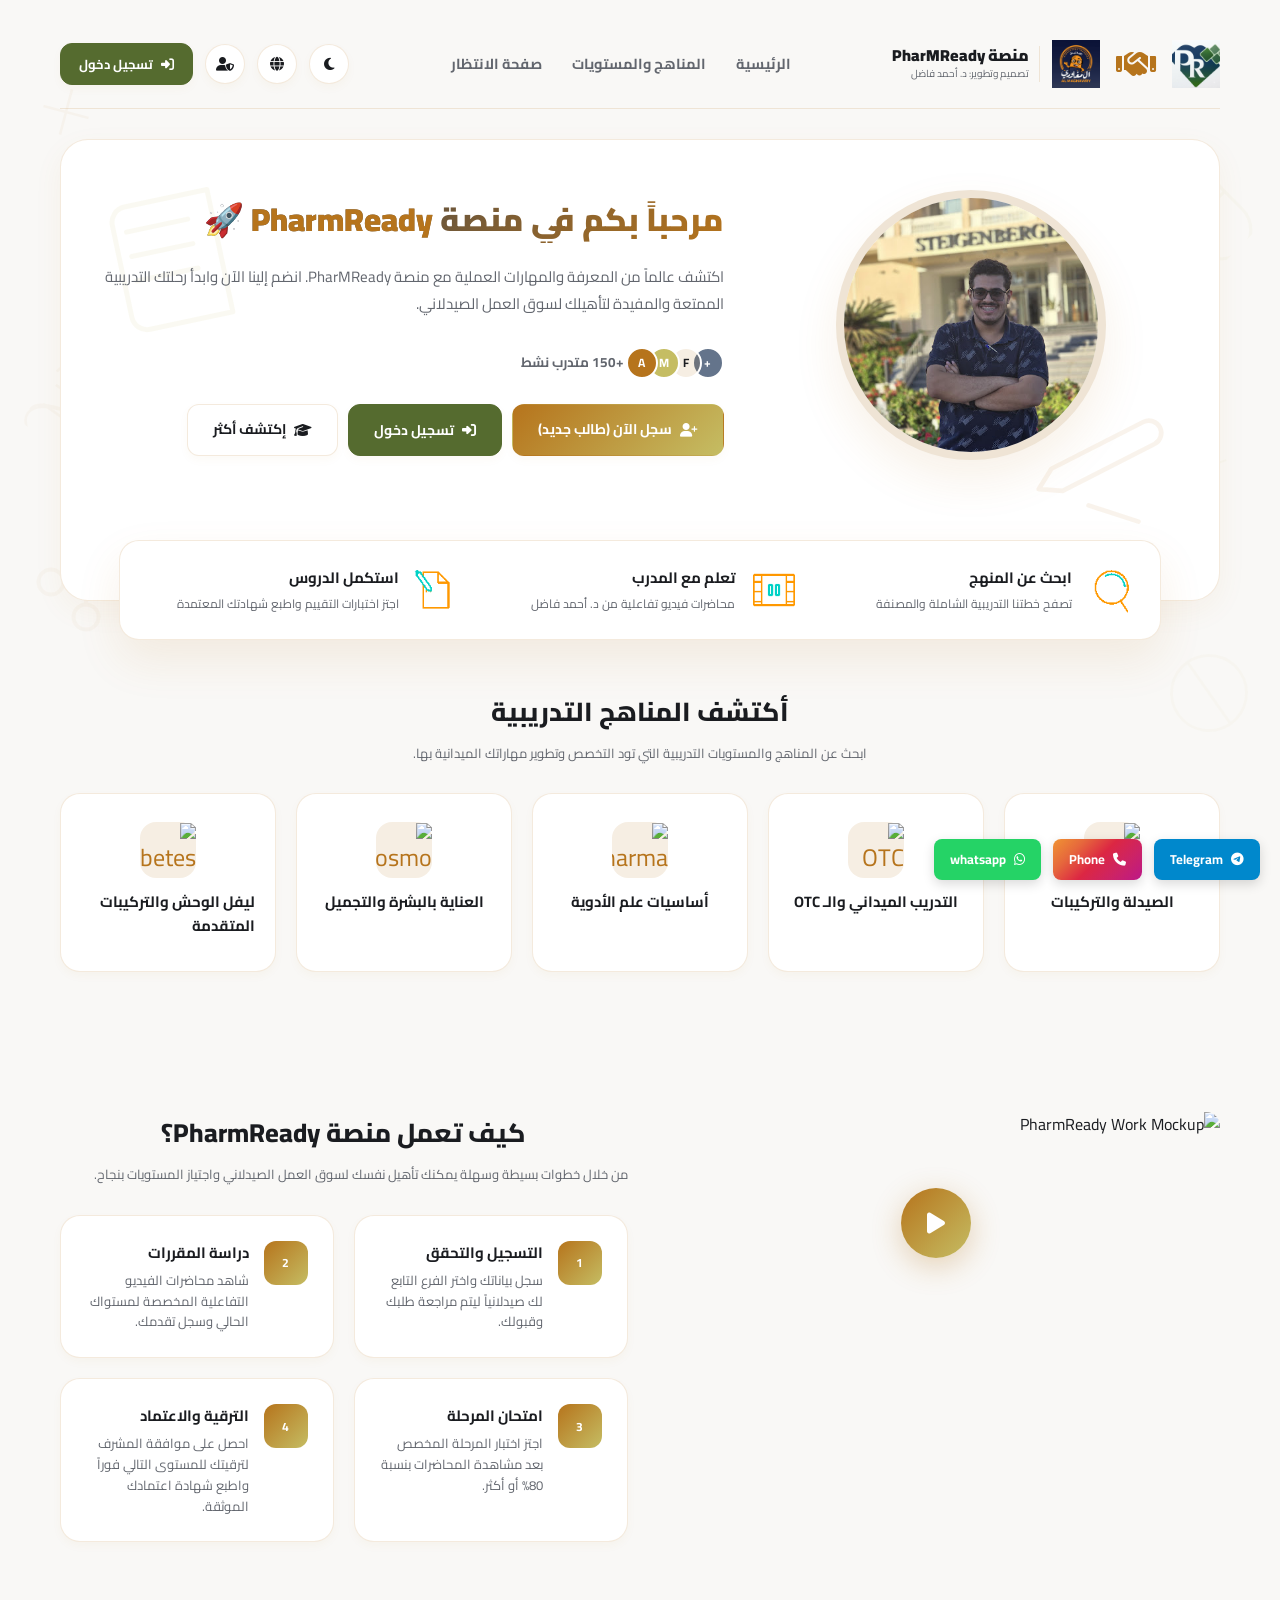
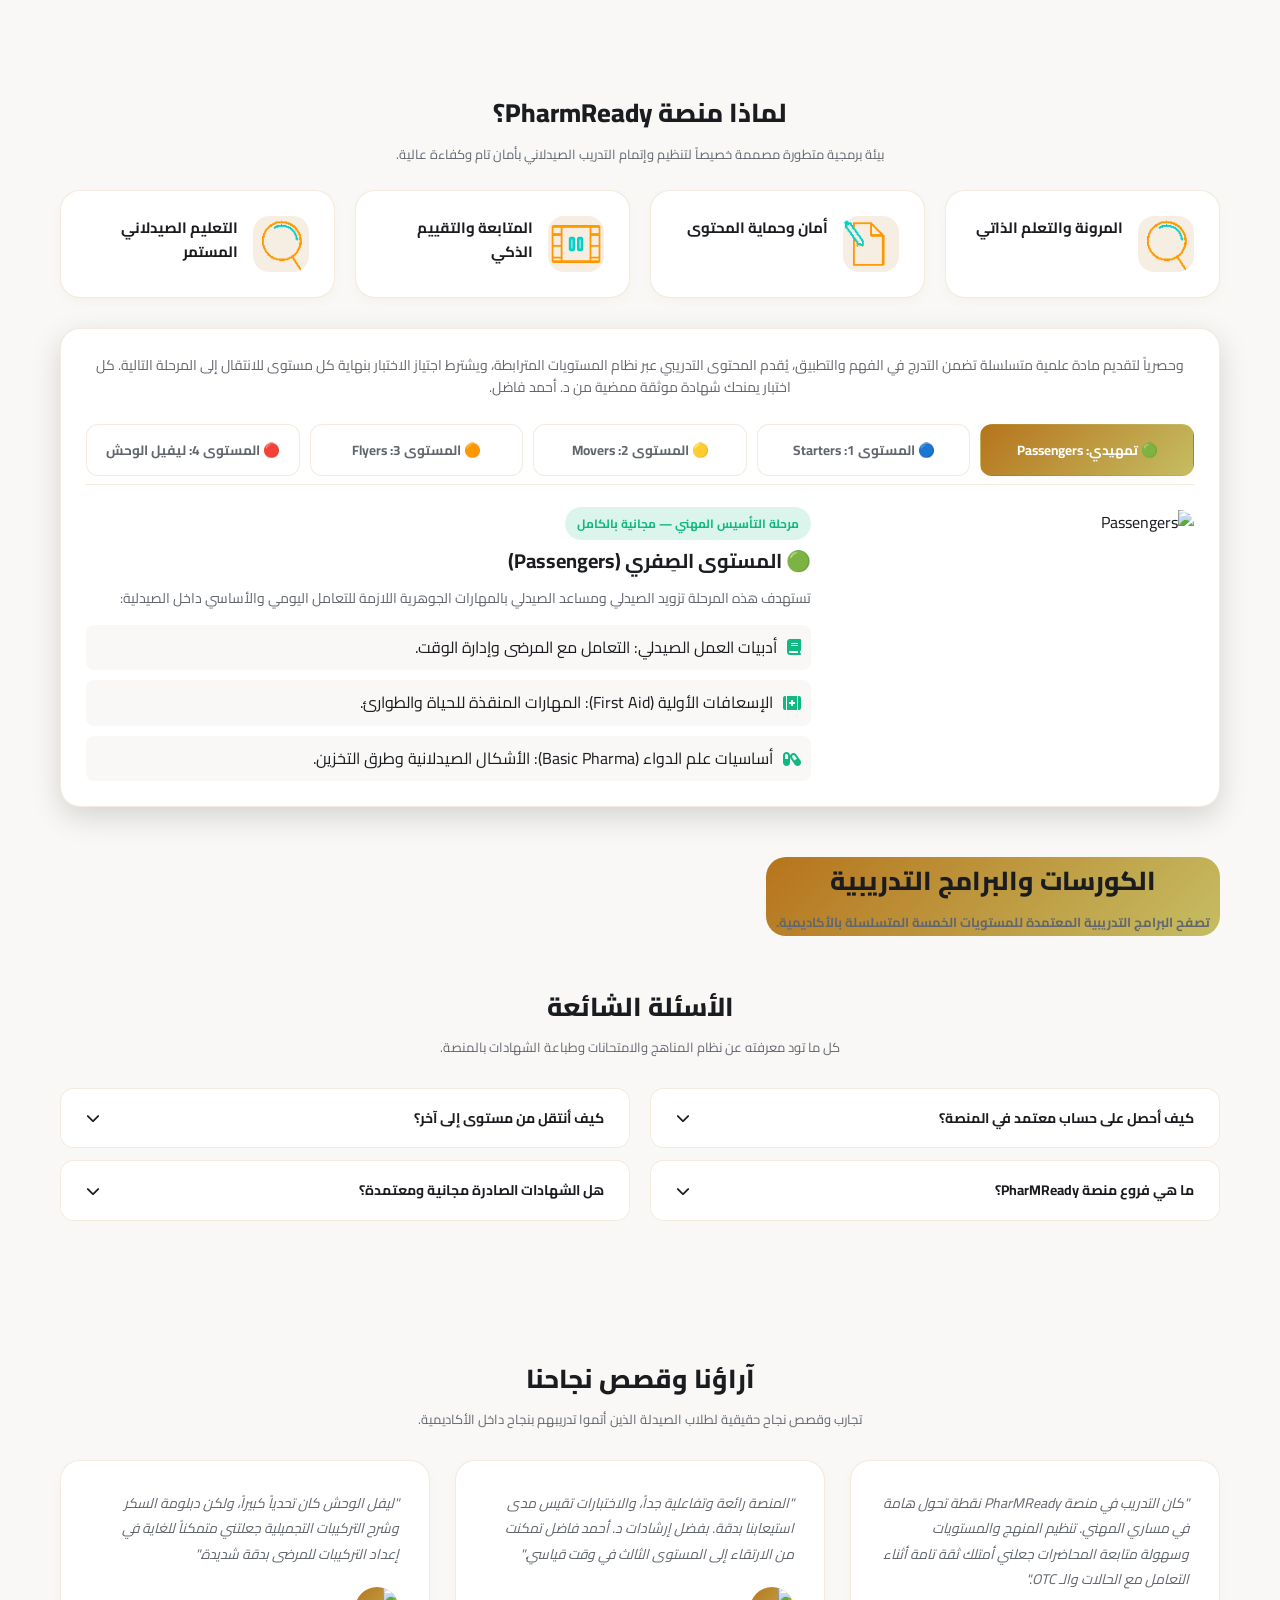
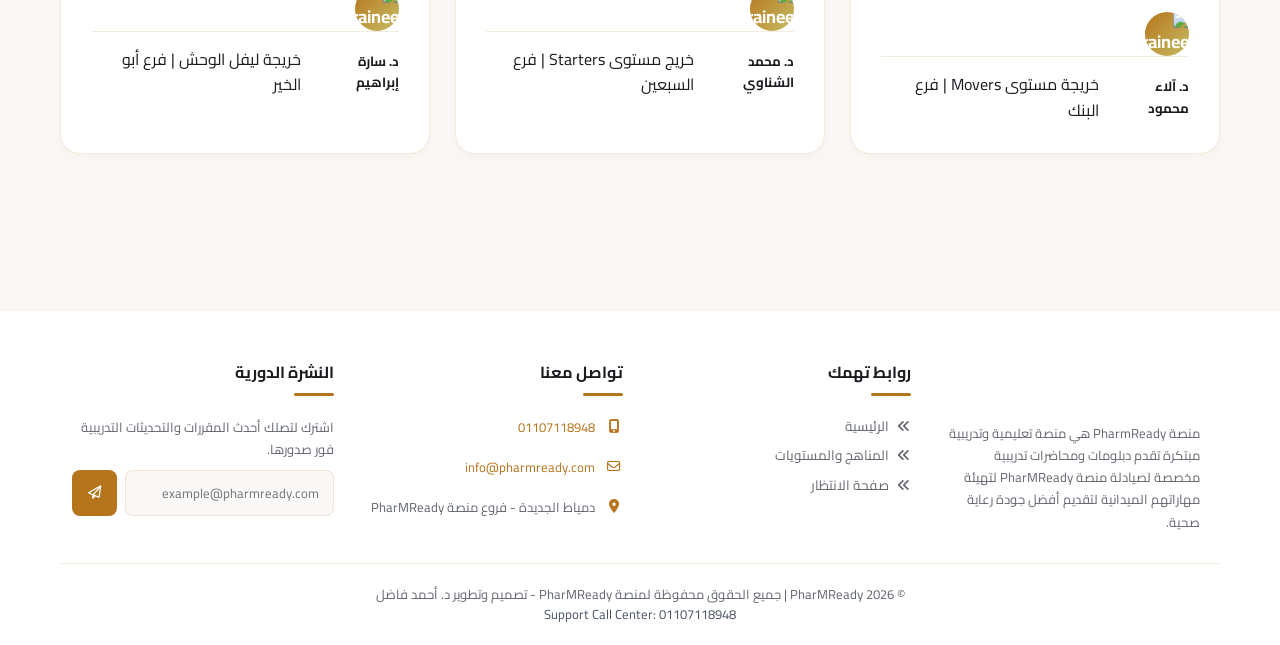
==== index.html @ 1e276faa "Add files via upload" ====
<!DOCTYPE html>
<html lang="ar" dir="rtl">
<head>
  <meta charset="UTF-8">
  <meta name="viewport" content="width=device-width, initial-scale=1.0">
  <title>بوابة الدخول | منصة PharMReady</title>
  <!-- Google Fonts: Cairo -->
  <link rel="preconnect" href="https://fonts.googleapis.com">
  <link rel="preconnect" href="https://fonts.gstatic.com" crossorigin>
  <link href="https://fonts.googleapis.com/css2?family=Cairo:wght@300;400;600;700;900&display=swap" rel="stylesheet">
  <!-- FontAwesome Icons -->
  <link rel="stylesheet" href="https://cdnjs.cloudflare.com/ajax/libs/font-awesome/6.4.0/css/all.min.css">
  <link rel="stylesheet" href="style.css?v=2.0">
</head>
<body>
  

  <!-- Floating background design decorations (for empty spaces) -->
  <div class="bg-decorations-wrapper" style="position: absolute; top: 0; left: 0; right: 0; bottom: 0; overflow: hidden; pointer-events: none; z-index: -1;">
    <!-- Cross 1 -->
    <svg viewBox="0 0 24 24" fill="none" stroke="currentColor" stroke-width="0.8" style="position: absolute; left: 2%; top: 8%; width: 80px; height: 80px; opacity: 0.04; color: var(--color-primary); transform: rotate(15deg);">
      <path d="M12 5v14M5 12h14"></path>
    </svg>
    <!-- Capsule 1 -->
    <svg viewBox="0 0 24 24" fill="none" stroke="currentColor" stroke-width="0.8" style="position: absolute; right: 2%; top: 18%; width: 100px; height: 100px; opacity: 0.04; color: var(--color-gold); transform: rotate(-45deg);">
      <path d="M11.99 3.01c-3.87 0-7 3.13-7 7v7.98c0 3.87 3.13 7 7 7s7-3.13 7-7v-7.98c0-3.87-3.13-7-7-7Z"></path>
      <path d="M5 12h14"></path>
    </svg>
    <!-- DNA Strand -->
    <svg viewBox="0 0 24 24" fill="none" stroke="currentColor" stroke-width="0.6" style="position: absolute; left: 2%; top: 38%; width: 110px; height: 110px; opacity: 0.03; color: var(--color-primary); transform: rotate(35deg);">
      <path d="M4.5 10.5C4.5 5 19.5 5 19.5 10.5S4.5 16 4.5 20.5"></path>
      <path d="M19.5 10.5c0 5.5-15 5.5-15 11s15 5.5 15 10.5"></path>
      <line x1="6" y1="8" x2="18" y2="8"></line>
      <line x1="6" y1="13" x2="18" y2="13"></line>
      <line x1="6" y1="18" x2="18" y2="18"></line>
    </svg>
    <!-- Cross 2 -->
    <svg viewBox="0 0 24 24" fill="none" stroke="currentColor" stroke-width="0.8" style="position: absolute; right: 3%; top: 48%; width: 70px; height: 70px; opacity: 0.04; color: var(--color-gold); transform: rotate(-20deg);">
      <path d="M12 5v14M5 12h14"></path>
    </svg>
    <!-- Molecule -->
    <svg viewBox="0 0 24 24" fill="none" stroke="currentColor" stroke-width="0.8" style="position: absolute; left: 2%; top: 58%; width: 120px; height: 120px; opacity: 0.03; color: var(--color-primary);">
      <circle cx="12" cy="5" r="2.5"></circle>
      <circle cx="5" cy="12" r="2.5"></circle>
      <circle cx="19" cy="12" r="2.5"></circle>
      <circle cx="12" cy="19" r="2.5"></circle>
      <line x1="12" y1="7.5" x2="12" y2="16.5"></line>
      <line x1="7.5" y1="12" x2="16.5" y2="12"></line>
    </svg>
    <!-- Tablet / Pill -->
    <svg viewBox="0 0 24 24" fill="none" stroke="currentColor" stroke-width="0.8" style="position: absolute; right: 2%; top: 72%; width: 90px; height: 90px; opacity: 0.03; color: var(--color-gold); transform: rotate(10deg);">
      <circle cx="12" cy="12" r="10"></circle>
      <line x1="5" y1="5" x2="19" y2="19"></line>
    </svg>
  </div>

  <!-- Premium Header Navbar (Cloned from ta3llm-edu.com) -->
  <header class="app-container" style="max-width: 1200px; padding: 20px 20px 0;">
    <div class="app-header" style="justify-content: space-between;">
      
      <!-- Right Side: Logo & Brand -->
      <div class="logo-section" style="display: flex; align-items: center; gap: 8px;">
        <img src="logo_pr.png" alt="PharmReady" class="logo-img" style="height: 48px; max-height: 48px; width: auto; object-fit: contain;">
        <i class="fa-solid fa-handshake" style="font-size: 32px; color: var(--color-primary); margin: 0 8px;"></i>
        <img src="logo.png" alt="شعار منصة PharMReady" class="logo-img" style="height: 48px; max-height: 48px; width: auto; object-fit: contain;">
        <div style="border-right: 1px solid var(--border-color); padding-right: 10px; margin-right: 4px;">
          <h1 data-i18n="logo_title" style="margin: 0; font-size: 16px; font-weight: 900; line-height: 1.2;">منصة PharMReady للتدريب الصيدلاني</h1>
          <p data-i18n="logo_sub" style="font-size: 10px; margin: 0; color: var(--text-muted);">تصميم وتطوير: د. أحمد فاضل</p>
        </div>
      </div>

      <!-- Middle: Navigation Links (Cloned from ta3llm-edu.com) -->
      <ul class="navbar-menu-links">
        <li><a href="#" data-i18n="menu_home">الرئيسية</a></li>
        <li><a href="#levels-catalog" data-i18n="menu_levels">المناهج والمستويات</a></li>
        <li><a href="waiting.html" data-i18n="menu_waiting">صفحة الانتظار</a></li>
      </ul>

      <!-- Left Side: Actions -->
      <div class="header-actions">
        <button class="theme-switch-btn" id="btn-theme" title="تبديل المظهر / Toggle Theme"><i class="fa-solid fa-moon"></i></button>
        <button class="lang-switch-btn" id="btn-lang" title="Toggle Language / تبديل اللغة"><i class="fa-solid fa-globe"></i></button>
        <a href="admin-login.html" class="theme-switch-btn" title="لوحة الإدارة" style="color: var(--text-main); text-decoration: none; display: flex; align-items: center; justify-content: center;"><i class="fa-solid fa-user-shield"></i></a>
        <button class="btn btn-olive" id="btn-show-login" style="padding: 8px 18px; font-size: 13px;"><i class="fa-solid fa-right-to-bracket"></i> <span data-i18n="btn_login_nav">تسجيل دخول</span></button>
      </div>

    </div>
  </header>

  <!-- Main LMS Workspace Container -->
  <main class="app-container" style="flex: 1; padding-top: 0; max-width: 1200px; margin: 0 auto; padding-bottom: 80px;">
    
    <!-- Hero Banner Wrapper (Cloned exactly from ta3llm-edu.com) -->
    <div class="ta3llm-hero-wrapper">
      <div class="hero-bg-doodles"></div>
      
      <!-- Left Background: Sparkly Book doodle -->
      <svg class="doodle-book" viewBox="0 0 24 24" fill="none" stroke="currentColor" stroke-width="0.8" stroke-linecap="round" stroke-linejoin="round" style="position: absolute; left: 3%; top: 10%; width: 150px; height: 150px; opacity: 0.08; color: var(--color-gold); transform: rotate(-12deg); pointer-events: none; z-index: 1;">
        <path d="M4 19.5v-15A2.5 2.5 0 0 1 6.5 2H20v20H6.5a2.5 2.5 0 0 1-2.5-2.5Z"></path>
        <path d="M6 6h10"></path>
        <path d="M6 10h10"></path>
        <path d="M6 14h10"></path>
      </svg>
      
      <!-- Right Background: Pencil doodle -->
      <svg class="doodle-pencil" viewBox="0 0 24 24" fill="none" stroke="currentColor" stroke-width="0.8" stroke-linecap="round" stroke-linejoin="round" style="position: absolute; right: 4%; bottom: 15%; width: 140px; height: 140px; opacity: 0.08; color: var(--color-primary); transform: rotate(18deg); pointer-events: none; z-index: 1;">
        <path d="M12 20h9"></path>
        <path d="M16.5 3.5a2.12 2.12 0 0 1 3 3L7 19l-4 1 1-4Z"></path>
      </svg>
      
      <div class="hero-main-grid">
        
        <!-- Left: Teacher Portrait Cutout -->
        <div class="hero-portrait-container">
          <div class="hero-portrait-circle">
            <img src="teacher_portrait.JPG" alt="المشرف الأكاديمي">
          </div>
        </div>

        <!-- Right: Motivating Headlines & Action Buttons -->
        <div class="hero-intro-text">
          <h2 data-i18n="hero_title">مرحباً بكم في منصة <span>PharmReady</span> <span class='rocket-anim' style='display:inline-block;'>🚀</span></h2>
          <p data-i18n="hero_desc">اكتشف عالماً من المعرفة والمهارات العملية مع منصة PharMReady. انضم إلينا الآن وابدأ رحلتك التدريبية الممتعة والمفيدة لتأهيلك لسوق العمل الصيدلاني.</p>
          
          <!-- Student counter -->
          <div class="trainee-counter-row">
            <div class="avatar-bubbles">
              <span class="avatar-bubble" style="z-index: 4; background-color: var(--color-primary); color: #fff;">A</span>
              <span class="avatar-bubble" style="z-index: 3; background-color: var(--color-gold); color: #fff;">M</span>
              <span class="avatar-bubble" style="z-index: 2; background-color: var(--color-primary-glow); color: var(--text-main);">F</span>
              <span class="avatar-bubble" style="z-index: 1; background-color: #64748b; color: #fff;">+</span>
            </div>
            <div class="counter-number" data-i18n="hero_users">+150 متدرب نشط</div>
          </div>

          <!-- Buttons: Register, Login, Discover More -->
          <div class="hero-actions-container" style="display: flex; gap: 10px; flex-wrap: wrap;">
            <a href="register.html" class="btn btn-primary" style="padding: 12px 25px;"><i class="fa-solid fa-user-plus"></i> <span data-i18n="btn_register_now">سجل الآن (طالب جديد)</span></a>
            <button class="btn btn-olive" onclick="document.getElementById('login-modal').classList.add('active');" style="padding: 12px 25px; cursor: pointer;"><i class="fa-solid fa-right-to-bracket"></i> <span data-i18n="btn_login_nav">تسجيل دخول</span></button>
            <a href="#levels-catalog" class="btn btn-secondary" style="padding: 12px 25px; border: 1px solid var(--border-color); color: var(--text-main); background: var(--bg-secondary);"><i class="fa-solid fa-graduation-cap"></i> <span data-i18n="btn_discover_more">إكتشف أكثر</span></a>
          </div>
        </div>

      </div>

      <!-- Overlapping Bottom Banner Card -->
      <div class="overlapping-features-card">
        
        <!-- Col 1 -->
        <div class="feature-col">
          <div class="feature-col-icon" style="background: none; width: 48px; height: 48px;">
            <img src="feat_search.gif" alt="Search Syllabus" style="width: 100%; height: 100%; object-fit: contain;">
          </div>
          <div class="feature-col-content">
            <h4 data-i18n="feat_1_title">ابحث عن المنهج</h4>
            <p data-i18n="feat_1_desc">تصفح خطتنا التدريبية الشاملة والمصنفة</p>
          </div>
        </div>

        <!-- Col 2 -->
        <div class="feature-col">
          <div class="feature-col-icon" style="background: none; width: 48px; height: 48px;">
            <img src="feat_teacher.gif" alt="Learn with Trainer" style="width: 100%; height: 100%; object-fit: contain;">
          </div>
          <div class="feature-col-content">
            <h4 data-i18n="feat_2_title">تعلم مع المدرب</h4>
            <p data-i18n="feat_2_desc">محاضرات فيديو تفاعلية من د. أحمد فاضل</p>
          </div>
        </div>

        <!-- Col 3 -->
        <div class="feature-col">
          <div class="feature-col-icon" style="background: none; width: 48px; height: 48px;">
            <img src="feat_lessons.gif" alt="Complete Exams" style="width: 100%; height: 100%; object-fit: contain;">
          </div>
          <div class="feature-col-content">
            <h4 data-i18n="feat_3_title">استكمل الدروس</h4>
            <p data-i18n="feat_3_desc">اجتز اختبارات التقييم واطبع شهادتك المعتمدة</p>
          </div>
        </div>

      </div>

    </div>

    <!-- 1. Category Section -->
    <section class="category-section" id="levels-catalog" style="scroll-margin-top: 80px;">
      <div style="text-align: center; margin-bottom: 30px;">
        <h2 data-i18n="cat_title" style="font-size: 26px; font-weight: 800; color: var(--text-main); margin: 0 0 10px;">أكتشف المناهج التدريبية</h2>
        <p data-i18n="cat_desc" style="font-size: 13px; color: var(--text-muted); max-width: 600px; margin: 0 auto;">ابحث عن المناهج والمستويات التدريبية التي تود التخصص وتطوير مهاراتك الميدانية بها.</p>
      </div>

      <div class="category-grid">
        
        <a href="#popular-courses-sec" class="category-card" onclick="filterCategory('level-0');">
          <div class="icon-wrap">
            <img src="https://images.unsplash.com/photo-1576091160550-2173dba999ef?w=80&auto=format&fit=crop&q=60" alt="Formulations">
          </div>
          <div class="content-wrap">
            <h6 class="title" data-i18n="cat_form">الصيدلة والتركيبات</h6>
          </div>
        </a>

        <a href="#popular-courses-sec" class="category-card" onclick="filterCategory('level-1');">
          <div class="icon-wrap">
            <img src="https://images.unsplash.com/photo-1584308666744-24d5c474f2ae?w=80&auto=format&fit=crop&q=60" alt="OTC">
          </div>
          <div class="content-wrap">
            <h6 class="title" data-i18n="cat_otc">التدريب الميداني والـ OTC</h6>
          </div>
        </a>

        <a href="#popular-courses-sec" class="category-card" onclick="filterCategory('level-2');">
          <div class="icon-wrap">
            <img src="https://images.unsplash.com/photo-1576602976047-174e57a47881?w=80&auto=format&fit=crop&q=60" alt="Pharma">
          </div>
          <div class="content-wrap">
            <h6 class="title" data-i18n="cat_pharma">أساسيات علم الأدوية</h6>
          </div>
        </a>

        <a href="#popular-courses-sec" class="category-card" onclick="filterCategory('level-3');">
          <div class="icon-wrap">
            <img src="https://images.unsplash.com/photo-1522335789203-aabd1fc54bc9?w=80&auto=format&fit=crop&q=60" alt="Cosmo">
          </div>
          <div class="content-wrap">
            <h6 class="title" data-i18n="cat_cosmo">العناية بالبشرة والتجميل</h6>
          </div>
        </a>

        <a href="#popular-courses-sec" class="category-card" onclick="filterCategory('level-4');">
          <div class="icon-wrap">
            <img src="https://images.unsplash.com/photo-1505751172876-fa1923c5c528?w=80&auto=format&fit=crop&q=60" alt="Diabetes">
          </div>
          <div class="content-wrap">
            <h6 class="title" data-i18n="cat_diab">ليفل الوحش والتركيبات المتقدمة</h6>
          </div>
        </a>

      </div>
    </section>

    <!-- 2. How it Works Section -->
    <section class="how-work">
      <div class="how-work-grid">
        
        <!-- Left: YouTube Video Play Mockup -->
        <div class="thumb-wrap">
          <img src="https://images.unsplash.com/photo-1522202176988-66273c2fd55f?w=600&auto=format&fit=crop&q=80" alt="PharmReady Work Mockup">
          <div class="popup-video-wrap">
            <div class="promo-video">
              <div class="waves-block">
                <div class="waves wave-1"></div>
                <div class="waves wave-2"></div>
                <div class="waves wave-3"></div>
              </div>
            </div>
            <button class="play-video" id="btn-play-walkthrough"><i class="fas fa-play"></i></button>
          </div>
        </div>

        <!-- Right: Step Descriptions -->
        <div>
          <h2 data-i18n="how_title" style="font-size: 26px; font-weight: 800; color: var(--text-main); margin: 0 0 10px;">كيف تعمل منصة PharmReady؟</h2>
          <p data-i18n="how_desc" style="font-size: 13px; color: var(--text-muted); margin-bottom: 30px;">من خلال خطوات بسيطة وسهلة يمكنك تأهيل نفسك لسوق العمل الصيدلاني واجتياز المستويات بنجاح.</p>
          
          <div class="steps-container">
            
            <div class="how-work-box">
              <div class="number"><h6>1</h6></div>
              <div class="content-wrap">
                <h6 class="title" data-i18n="step_1_title">التسجيل والتحقق</h6>
                <p class="sub-title" data-i18n="step_1_desc">سجل بياناتك واختر الفرع التابع لك صيدلانياً ليتم مراجعة طلبك وقبولك.</p>
              </div>
            </div>

            <div class="how-work-box">
              <div class="number"><h6>2</h6></div>
              <div class="content-wrap">
                <h6 class="title" data-i18n="step_2_title">دراسة المقررات</h6>
                <p class="sub-title" data-i18n="step_2_desc">شاهد محاضرات الفيديو التفاعلية المخصصة لمستواك الحالي وسجل تقدمك.</p>
              </div>
            </div>

            <div class="how-work-box">
              <div class="number"><h6>3</h6></div>
              <div class="content-wrap">
                <h6 class="title" data-i18n="step_3_title">امتحان المرحلة</h6>
                <p class="sub-title" data-i18n="step_3_desc">اجتز اختبار المرحلة المخصص بعد مشاهدة المحاضرات بنسبة 80% أو أكثر.</p>
              </div>
            </div>

            <div class="how-work-box">
              <div class="number"><h6>4</h6></div>
              <div class="content-wrap">
                <h6 class="title" data-i18n="step_4_title">الترقية والاعتماد</h6>
                <p class="sub-title" data-i18n="step_4_desc">احصل على موافقة المشرف لترقيتك للمستوى التالي فوراً واطبع شهادة اعتمادك الموثقة.</p>
              </div>
            </div>

          </div>
        </div>

      </div>
    </section>

    <!-- 3. Why Section -->
    <section class="key-section">
      <div style="text-align: center; margin-bottom: 20px;">
        <h2 data-i18n="key_title" style="font-size: 26px; font-weight: 800; color: var(--text-main); margin: 0 0 10px;">لماذا منصة PharmReady؟</h2>
        <p data-i18n="key_desc" style="font-size: 13px; color: var(--text-muted); max-width: 600px; margin: 0 auto;">بيئة برمجية متطورة مصممة خصيصاً لتنظيم وإتمام التدريب الصيدلاني بأمان تام وكفاءة عالية.</p>
      </div>

      <div class="key-grid">
        
        <div class="key-box">
          <div class="icon-wrap"><img src="feat_search.gif" alt="Flexibility"></div>
          <div class="content-wrap">
            <h6 class="title" data-i18n="key_1">المرونة والتعلم الذاتي</h6>
          </div>
        </div>

        <div class="key-box">
          <div class="icon-wrap"><img src="feat_lessons.gif" alt="Security"></div>
          <div class="content-wrap">
            <h6 class="title" data-i18n="key_2">أمان وحماية المحتوى</h6>
          </div>
        </div>

        <div class="key-box">
          <div class="icon-wrap"><img src="feat_teacher.gif" alt="Tracking"></div>
          <div class="content-wrap">
            <h6 class="title" data-i18n="key_3">المتابعة والتقييم الذكي</h6>
          </div>
        </div>

        <div class="key-box">
          <div class="icon-wrap"><img src="feat_search.gif" alt="Certificate"></div>
          <div class="content-wrap">
            <h6 class="title" data-i18n="key_4">التعليم الصيدلاني المستمر</h6>
          </div>
        </div>

      </div>

      <!-- ═══ Syllabus Interactive Slider Board ═══ -->
      <div style="background: var(--bg-secondary); border: 1px solid var(--border-color); border-radius: 20px; padding: 25px; margin-top: 30px; box-shadow: 0 10px 30px rgba(0,0,0,0.15);">
        <p style="text-align: center; color: var(--text-muted); font-size: 14px; margin-bottom: 25px; line-height: 1.6;" data-i18n="syllabus_intro">
          وحصرياً لتقديم مادة علمية متسلسلة تضمن التدرج في الفهم والتطبيق، يُقدم المحتوى التدريبي عبر نظام المستويات المترابطة، ويشترط اجتياز الاختبار بنهاية كل مستوى للانتقال إلى المرحلة التالية. كل اختبار يمنحك شهادة موثقة ممضية من د. أحمد فاضل.
        </p>

        <!-- Slider Navigation Tabs -->
        <div class="slider-tabs-container" style="display: flex; gap: 10px; margin-bottom: 25px; overflow-x: auto; padding-bottom: 8px;">
          <button class="slider-tab-btn active-tab" onclick="switchSyllabusSlide(0)" style="flex: 1; min-width: 140px; border-radius: 12px; padding: 12px; font-family: Cairo, sans-serif; cursor: pointer; font-weight: bold; transition: all 0.3s;">
            🟢 تمهيدي: Passengers
          </button>
          <button class="slider-tab-btn" onclick="switchSyllabusSlide(1)" style="flex: 1; min-width: 140px; border-radius: 12px; padding: 12px; font-family: Cairo, sans-serif; cursor: pointer; font-weight: bold; transition: all 0.3s;">
            🔵 المستوى 1: Starters
          </button>
          <button class="slider-tab-btn" onclick="switchSyllabusSlide(2)" style="flex: 1; min-width: 140px; border-radius: 12px; padding: 12px; font-family: Cairo, sans-serif; cursor: pointer; font-weight: bold; transition: all 0.3s;">
            🟡 المستوى 2: Movers
          </button>
          <button class="slider-tab-btn" onclick="switchSyllabusSlide(3)" style="flex: 1; min-width: 140px; border-radius: 12px; padding: 12px; font-family: Cairo, sans-serif; cursor: pointer; font-weight: bold; transition: all 0.3s;">
            🟠 المستوى 3: Flyers
          </button>
          <button class="slider-tab-btn" onclick="switchSyllabusSlide(4)" style="flex: 1; min-width: 140px; border-radius: 12px; padding: 12px; font-family: Cairo, sans-serif; cursor: pointer; font-weight: bold; transition: all 0.3s;">
            🔴 المستوى 4: ليفيل الوحش
          </button>
        </div>

        <!-- Slider Content Slides -->
        <div id="syllabus-slider-content">
          <!-- Slide 0: Passengers -->
          <div class="syllabus-slide active-slide" style="display: block; animation: fadeIn 0.4s ease-out;">
            <div style="display: grid; grid-template-columns: 1fr 2fr; gap: 20px; align-items: center; min-height: 250px;">
              <div style="border-radius: 15px; overflow: hidden; height: 100%;">
                <img src="https://images.unsplash.com/photo-1576091160550-2173dba999ef?w=400&auto=format&fit=crop&q=80" style="width: 100%; height: 100%; object-fit: cover;" alt="Passengers">
              </div>
              <div>
                <span style="background: rgba(16,185,129,0.15); color: #10b981; padding: 5px 12px; border-radius: 20px; font-size: 12px; font-weight: bold;">مرحلة التأسيس المهني — مجانية بالكامل</span>
                <h4 style="margin: 10px 0; color: var(--text-main); font-size: 20px;">🟢 المستوى الصِفري (Passengers)</h4>
                <p style="color: var(--text-muted); font-size: 14px; margin-bottom: 15px; line-height: 1.6;">تستهدف هذه المرحلة تزويد الصيدلي ومساعد الصيدلي بالمهارات الجوهرية اللازمة للتعامل اليومي والأساسي داخل الصيدلية:</p>
                <div style="display: grid; gap: 10px;">
                  <div style="display: flex; align-items: center; gap: 10px; padding: 10px; background: var(--bg-primary); border-radius: 8px;"><i class="fa-solid fa-book" style="color: #10b981;"></i> <span>أدبيات العمل الصيدلي: التعامل مع المرضى وإدارة الوقت.</span></div>
                  <div style="display: flex; align-items: center; gap: 10px; padding: 10px; background: var(--bg-primary); border-radius: 8px;"><i class="fa-solid fa-kit-medical" style="color: #10b981;"></i> <span>الإسعافات الأولية (First Aid): المهارات المنقذة للحياة والطوارئ.</span></div>
                  <div style="display: flex; align-items: center; gap: 10px; padding: 10px; background: var(--bg-primary); border-radius: 8px;"><i class="fa-solid fa-capsules" style="color: #10b981;"></i> <span>أساسيات علم الدواء (Basic Pharma): الأشكال الصيدلانية وطرق التخزين.</span></div>
                </div>
              </div>
            </div>
          </div>

          <!-- Slide 1: Starters -->
          <div class="syllabus-slide" style="display: none; animation: fadeIn 0.4s ease-out;">
            <div style="display: grid; grid-template-columns: 1fr 2fr; gap: 20px; align-items: center; min-height: 250px;">
              <div style="border-radius: 15px; overflow: hidden; height: 100%;">
                <img src="https://images.unsplash.com/photo-1584308666744-24d5c474f2ae?w=400&auto=format&fit=crop&q=80" style="width: 100%; height: 100%; object-fit: cover;" alt="Starters">
              </div>
              <div>
                <span style="background: rgba(59,130,246,0.15); color: #3b82f6; padding: 5px 12px; border-radius: 20px; font-size: 12px; font-weight: bold;">الممارسة اليومية المباشرة</span>
                <h4 style="margin: 10px 0; color: var(--text-main); font-size: 20px;">🔵 المستوى الأول (Starters)</h4>
                <p style="color: var(--text-muted); font-size: 14px; margin-bottom: 15px; line-height: 1.6;">التركيز على التعامل الفعلي والسريع داخل الصيدلية مع الحالات والتحاليل الأساسية:</p>
                <div style="display: grid; gap: 10px;">
                  <div style="display: flex; align-items: center; gap: 10px; padding: 10px; background: var(--bg-primary); border-radius: 8px;"><i class="fa-solid fa-stethoscope" style="color: #3b82f6;"></i> <span>OTC - التشخيص بدون روشتة: التعامل مع الحالات الشائعة (البرد، الألم، الهضم).</span></div>
                  <div style="display: flex; align-items: center; gap: 10px; padding: 10px; background: var(--bg-primary); border-radius: 8px;"><i class="fa-solid fa-vial" style="color: #3b82f6;"></i> <span>التحاليل الطبية (Medical Analysis): قراءة النتائج الأساسية وفهم دلالاتها.</span></div>
                </div>
              </div>
            </div>
          </div>

          <!-- Slide 2: Movers -->
          <div class="syllabus-slide" style="display: none; animation: fadeIn 0.4s ease-out;">
            <div style="display: grid; grid-template-columns: 1fr 2fr; gap: 20px; align-items: center; min-height: 250px;">
              <div style="border-radius: 15px; overflow: hidden; height: 100%;">
                <img src="https://images.unsplash.com/photo-1522335789203-aabd1fc54bc9?w=400&auto=format&fit=crop&q=80" style="width: 100%; height: 100%; object-fit: cover;" alt="Movers">
              </div>
              <div>
                <span style="background: rgba(234,179,8,0.15); color: #eab308; padding: 5px 12px; border-radius: 20px; font-size: 12px; font-weight: bold;">التعمج والتخصص الدقيق</span>
                <h4 style="margin: 10px 0; color: var(--text-main); font-size: 20px;">🟡 المستوى الثاني (Movers)</h4>
                <p style="color: var(--text-muted); font-size: 14px; margin-bottom: 15px; line-height: 1.6;">التعمق في التخصصات الصيدلانية والطبية الأكثر دقة وتفصيلاً:</p>
                <div style="display: grid; gap: 10px;">
                  <div style="display: flex; align-items: center; gap: 10px; padding: 10px; background: var(--bg-primary); border-radius: 8px;"><i class="fa-solid fa-virus-slash" style="color: #eab308;"></i> <span>المضادات الحيوية (Antibiotics): قواعد الوصف والترشيد ومقاومة البكتيريا.</span></div>
                  <div style="display: flex; align-items: center; gap: 10px; padding: 10px; background: var(--bg-primary); border-radius: 8px;"><i class="fa-solid fa-hand-holding-droplet" style="color: #eab308;"></i> <span>الجلدية (Dermatology): التعامل مع الأمراض الجلدية الشائعة.</span></div>
                  <div style="display: flex; align-items: center; gap: 10px; padding: 10px; background: var(--bg-primary); border-radius: 8px;"><i class="fa-solid fa-dna" style="color: #eab308;"></i> <span>شرح المواد الفعالة (A to Z): دراسة معمقة للمجموعات الدوائية الأكثر استخداماً.</span></div>
                </div>
              </div>
            </div>
          </div>

          <!-- Slide 3: Flyers -->
          <div class="syllabus-slide" style="display: none; animation: fadeIn 0.4s ease-out;">
            <div style="display: grid; grid-template-columns: 1fr 2fr; gap: 20px; align-items: center; min-height: 250px;">
              <div style="border-radius: 15px; overflow: hidden; height: 100%;">
                <img src="https://images.unsplash.com/photo-1576602976047-174e57a47881?w=400&auto=format&fit=crop&q=80" style="width: 100%; height: 100%; object-fit: cover;" alt="Flyers">
              </div>
              <div>
                <span style="background: rgba(249,115,22,0.15); color: #f97316; padding: 5px 12px; border-radius: 20px; font-size: 12px; font-weight: bold;">الربط بين العلم والتطبيق التجاري والعملي</span>
                <h4 style="margin: 10px 0; color: var(--text-main); font-size: 20px;">🟠 المستوى الثالث (Flyers)</h4>
                <p style="color: var(--text-muted); font-size: 14px; margin-bottom: 15px; line-height: 1.6;">مستوى الاحتراف والتمكن العملي في مجالات الصيدلية الخاصة:</p>
                <div style="display: grid; gap: 10px;">
                  <div style="display: flex; align-items: center; gap: 10px; padding: 10px; background: var(--bg-primary); border-radius: 8px;"><i class="fa-solid fa-flask" style="color: #f97316;"></i> <span>صناعة التركيبات التجميلية (Formulation): الجانب التقني لصناعة المستحضرات.</span></div>
                  <div style="display: flex; align-items: center; gap: 10px; padding: 10px; background: var(--bg-primary); border-radius: 8px;"><i class="fa-solid fa-sparkles" style="color: #f97316;"></i> <span>الكوزمو (Cosmetics): العناية بالبشرة والشعر بناءً على المكونات العلمية.</span></div>
                  <div style="display: flex; align-items: center; gap: 10px; padding: 10px; background: var(--bg-primary); border-radius: 8px;"><i class="fa-solid fa-droplet" style="color: #f97316;"></i> <span>دبلومة السكر (Diploma Sugar): إدارة مرض السكري ومضاعفاته (تخصص دقيق).</span></div>
                </div>
              </div>
            </div>
          </div>

          <!-- Slide 4: Beast -->
          <div class="syllabus-slide" style="display: none; animation: fadeIn 0.4s ease-out;">
            <div style="display: grid; grid-template-columns: 1fr 2fr; gap: 20px; align-items: center; min-height: 250px;">
              <div style="border-radius: 15px; overflow: hidden; height: 100%;">
                <img src="https://images.unsplash.com/photo-1505751172876-fa1923c5c528?w=400&auto=format&fit=crop&q=80" style="width: 100%; height: 100%; object-fit: cover;" alt="Beast">
              </div>
              <div>
                <span style="background: rgba(239,68,68,0.15); color: #ef4444; padding: 5px 12px; border-radius: 20px; font-size: 12px; font-weight: bold;">تطبيقات سريرية مكثفة</span>
                <h4 style="margin: 10px 0; color: var(--text-main); font-size: 20px;">🔴 المستوى الرابع (ليفيل الوحش)</h4>
                <p style="color: var(--text-muted); font-size: 14px; margin-bottom: 15px; line-height: 1.6;">مستوى الخبراء المطور:</p>
                <div style="display: grid; gap: 10px;">
                  <div style="display: flex; align-items: center; gap: 10px; padding: 10px; background: var(--bg-primary); border-radius: 8px;"><i class="fa-solid fa-crown" style="color: #ef4444;"></i> <span>يُحدد لاحقاً بمحتوى متقدم وتطبيقات سريرية مكثفة.</span></div>
                </div>
              </div>
            </div>
          </div>
        </div>
      </div>
    </section>

    <!-- 4. Most Popular Courses Section (5 Levels Grid) -->
    <section class="premium" id="popular-courses-sec" style="scroll-margin-top: 80px;">
      <div style="text-align: center;">
        <h2 data-i18n="courses_title" style="font-size: 26px; font-weight: 800; color: var(--text-main); margin: 0 0 10px;">الكورسات والبرامج التدريبية</h2>
        <p data-i18n="courses_desc" style="font-size: 13px; color: var(--text-muted); max-width: 600px; margin: 0 auto;">تصفح البرامج التدريبية المعتمدة للمستويات الخمسة المتسلسلة بالأكاديمية.</p>
      </div>

    </section>

    <!-- 5. FAQs Accordion Section -->
    <section class="faq-section">
      <div style="text-align: center; margin-bottom: 30px;">
        <h2 data-i18n="faq_title" style="font-size: 26px; font-weight: 800; color: var(--text-main); margin: 0 0 10px;">الأسئلة الشائعة</h2>
        <p data-i18n="faq_desc" style="font-size: 13px; color: var(--text-muted); max-width: 600px; margin: 0 auto;">كل ما تود معرفته عن نظام المناهج والامتحانات وطباعة الشهادات بالمنصة.</p>
      </div>

      <div class="faq-grid">
        
        <div>
          <!-- Q1 -->
          <div class="accordion-item">
            <div class="accordion-header">
              <span data-i18n="q1">كيف أحصل على حساب معتمد في المنصة؟</span>
              <i class="fa-solid fa-chevron-down"></i>
            </div>
            <div class="accordion-body">
              <p data-i18n="a1">يجب التقديم أولاً من رابط "سجل الآن كمتدرب جديد" وملء استمارة الترشيح. سيقوم مديرو منصة PharMReady بمراجعة طلبك وإرسال البريد الإلكتروني والرمز السري الخاص بك عند قبولك.</p>
            </div>
          </div>
          <!-- Q2 -->
          <div class="accordion-item">
            <div class="accordion-header">
              <span data-i18n="q2">ما هي فروع منصة PharMReady؟</span>
              <i class="fa-solid fa-chevron-down"></i>
            </div>
            <div class="accordion-body">
              <p data-i18n="a2">لدينا فروع متميزة تغطي مدينة دمياط الجديدة بالكامل وهي: فرع ابو الخير، فرع البنك، فرع السبعين، فرع الصعيدي القديم، فرع الازهر، بالإضافة إلى قسم الكول سنتر الموحد.</p>
            </div>
          </div>
        </div>

        <div>
          <!-- Q3 -->
          <div class="accordion-item">
            <div class="accordion-header">
              <span data-i18n="q3">كيف أنتقل من مستوى إلى آخر؟</span>
              <i class="fa-solid fa-chevron-down"></i>
            </div>
            <div class="accordion-body">
              <p data-i18n="a3">بمجرد مشاهدتك لجميع الفيديوهات المطلوبة لمستواك الحالي، سيفتح لك اختبار التقييم التلقائي. بعد اجتياز الامتحان بنجاح، سيتم إرسال طلب الترقية للمشرف لاعتماده وترقيتك فوراً للمستوى التالي.</p>
            </div>
          </div>
          <!-- Q4 -->
          <div class="accordion-item">
            <div class="accordion-header">
              <span data-i18n="q4">هل الشهادات الصادرة مجانية ومعتمدة؟</span>
              <i class="fa-solid fa-chevron-down"></i>
            </div>
            <div class="accordion-body">
              <p data-i18n="a4">نعم، جميع الشهادات الصادرة لكل مرحلة مجانية تماماً للمتدربين المقبولين داخل منصة PharMReady، وتحمل توقيع د. أحمد فاضل وتكون معتمدة وصالحة للطباعة الفورية.</p>
            </div>
          </div>
        </div>

      </div>
    </section>

    <!-- 6. Testimonials Section -->
    <section class="testimonial-section">
      <div style="text-align: center; margin-bottom: 30px;">
        <h2 data-i18n="test_title" style="font-size: 26px; font-weight: 800; color: var(--text-main); margin: 0 0 10px;">آراء المتدربين الخريجين</h2>
        <p data-i18n="test_desc" style="font-size: 13px; color: var(--text-muted); max-width: 600px; margin: 0 auto;">تجارب وقصص نجاح حقيقية لطلاب الصيدلة الذين أتموا تدريبهم بنجاح داخل الأكاديمية.</p>
      </div>

      <div class="testimonial-grid">
        
        <!-- Card 1 -->
        <div class="testimonial-card">
          <p class="quote-text" data-i18n="t1_text">"كان التدريب في منصة PharMReady نقطة تحول هامة في مساري المهني. تنظيم المنهج والمستويات وسهولة متابعة المحاضرات جعلني أمتلك ثقة تامة أثناء التعامل مع الحالات والـ OTC."</p>
          <div class="client-info">
            <div class="client-thumb">
              <img src="https://images.unsplash.com/photo-1534528741775-53994a69daeb?w=100&auto=format&fit=crop&q=80" alt="Trainee A">
            </div>
            <div class="client-details">
              <h5 data-i18n="t1_name">د. آلاء محمود</h5>
              <p data-i18n="t1_job">خريجة مستوى Movers | فرع البنك</p>
            </div>
          </div>
        </div>

        <!-- Card 2 -->
        <div class="testimonial-card">
          <p class="quote-text" data-i18n="t2_text">"المنصة رائعة وتفاعلية جداً، والاختبارات تقيس مدى استيعابنا بدقة. بفضل إرشادات د. أحمد فاضل تمكنت من الارتقاء إلى المستوى الثالث في وقت قياسي."</p>
          <div class="client-info">
            <div class="client-thumb">
              <img src="https://images.unsplash.com/photo-1507003211169-0a1dd7228f2d?w=100&auto=format&fit=crop&q=80" alt="Trainee B">
            </div>
            <div class="client-details">
              <h5 data-i18n="t2_name">د. محمد الشناوي</h5>
              <p data-i18n="t2_job">خريج مستوى Starters | فرع السبعين</p>
            </div>
          </div>
        </div>

        <!-- Card 3 -->
        <div class="testimonial-card">
          <p class="quote-text" data-i18n="t3_text">"ليفل الوحش كان تحدياً كبيراً، ولكن دبلومة السكر وشرح التركيبات التجميلية جعلتني متمكناً للغاية في إعداد التركيبات للمرضى بدقة شديدة."</p>
          <div class="client-info">
            <div class="client-thumb">
              <img src="https://images.unsplash.com/photo-1544005313-94ddf0286df2?w=100&auto=format&fit=crop&q=80" alt="Trainee C">
            </div>
            <div class="client-details">
              <h5 data-i18n="t3_name">د. سارة إبراهيم</h5>
              <p data-i18n="t3_job">خريجة ليفل الوحش | فرع أبو الخير</p>
            </div>
          </div>
        </div>

      </div>
    </section>

  </main>

  <!-- 7. Cloned Footer -->
  <footer class="footer-area">
    <div class="app-container" style="max-width: 1200px; margin: 0 auto; padding: 0 20px;">
      
      <div class="footer-grid">
        
        <!-- Col 1 -->
        <div class="footer-item">
          <div class="logo-normal" style="display: flex; align-items: center; gap: 8px; filter: brightness(0) invert(1);">
            <img src="logo_pr.png" alt="PharmReady" style="height: 45px; max-height: 45px; width: auto; object-fit: contain;">
            <i class="fa-solid fa-handshake" style="font-size: 32px; margin: 0 8px;"></i>
            <img src="logo.png" alt="شعار منصة PharMReady" style="height: 45px; max-height: 45px; width: auto; object-fit: contain;">
          </div>
          <p data-i18n="foot_bio">منصة PharmReady هي منصة تعليمية وتدريبية مبتكرة تقدم دبلومات ومحاضرات تدريبية مخصصة لصيادلة منصة PharMReady لتهيئة مهاراتهم الميدانية لتقديم أفضل جودة رعاية صحية.</p>
        </div>

        <!-- Col 2 -->
        <div class="footer-item">
          <h5 class="footer-item__title" data-i18n="foot_links_title">روابط تهمك</h5>
          <ul class="footer-menu">
            <li><a href="#" class="footer-menu__link"><i class="fa-solid fa-angles-left"></i> <span data-i18n="menu_home">الرئيسية</span></a></li>
            <li><a href="#levels-catalog" class="footer-menu__link"><i class="fa-solid fa-angles-left"></i> <span data-i18n="menu_levels">المناهج والمستويات</span></a></li>
            <li><a href="waiting.html" class="footer-menu__link"><i class="fa-solid fa-angles-left"></i> <span data-i18n="menu_waiting">صفحة الانتظار</span></a></li>
          </ul>
        </div>

        <!-- Col 3 -->
        <div class="footer-item">
          <h5 class="footer-item__title" data-i18n="foot_contact_title">تواصل معنا</h5>
          <div class="footer-contact-info">
            <i class="fa-solid fa-mobile-screen-button"></i>
            <p><a href="tel:01107118948">01107118948</a></p>
          </div>
          <div class="footer-contact-info">
            <i class="fa-regular fa-envelope"></i>
            <p><a href="mailto:info@pharmready.com">info@pharmready.com</a></p>
          </div>
          <div class="footer-contact-info">
            <i class="fa-solid fa-location-dot"></i>
            <p data-i18n="foot_addr">دمياط الجديدة - فروع منصة PharMReady</p>
          </div>
        </div>

        <!-- Col 4 -->
        <div class="footer-item">
          <h5 class="footer-item__title" data-i18n="foot_news_title">النشرة الدورية</h5>
          <p data-i18n="foot_news_desc">اشترك لتصلك أحدث المقررات والتحديثات التدريبية فور صدورها.</p>
          <div class="newsletter-form">
            <input type="email" placeholder="example@pharmready.com">
            <button onclick="showToast('تم الاشتراك بنجاح!', 'success');"><i class="fa-regular fa-paper-plane"></i></button>
          </div>
        </div>

      </div>

      <!-- Bottom Bar -->
      <div class="footer-bottom">
        <p data-i18n="footer_text">© 2026 PharMReady | جميع الحقوق محفوظة لمنصة PharMReady - تصميم وتطوير د. أحمد فاضل</p>
        <p style="color: #4b5563;">Support Call Center: 01107118948</p>
      </div>

    </div>
  </footer>

  <!-- 8. Video Modal Popup with Transparent Overlay Protector (طبقة الحماية لمنع النقر والانتقال لليوتيوب) -->
  <div class="video-modal-overlay" id="video-modal" style="display: none; align-items: center; justify-content: center; z-index: 10000; position: fixed; top: 0; left: 0; width: 100%; height: 100%; background: rgba(0,0,0,0.85);">
    <div class="video-modal-content" style="position: relative; width: 90%; max-width: 800px; aspect-ratio: 16/9; background: #000; border-radius: 12px; overflow: hidden; border: 2px solid var(--color-primary-glow);">
      <button class="video-modal-close" id="btn-close-video" style="position: absolute; top: 15px; right: 15px; z-index: 200; width: 36px; height: 36px; border-radius: 50%; background: rgba(0,0,0,0.6); color: #fff; border: none; cursor: pointer; display: flex; align-items: center; justify-content: center; font-size: 16px;"><i class="fa-solid fa-xmark"></i></button>
      
      <!-- Protected Overlay Layer -->
      <div class="video-overlay-protection" style="position: absolute; top: 0; left: 0; width: 100%; height: 100%; z-index: 99; background: transparent; cursor: default;"></div>
      
      <iframe id="walkthrough-iframe" src="" allow="autoplay; encrypted-media" style="width: 100%; height: 100%; border: none;"></iframe>
    </div>
  </div>

  <!-- Trainee Login Modal -->
  <div class="modal-overlay" id="login-modal">
    <div class="modal-content" style="max-width: 460px;">
      
      <div class="modal-header">
        <h3 style="font-size: 18px;"><i class="fa-solid fa-user-lock" style="color: var(--color-primary);"></i> <span data-i18n="login_title">بوابة دخول المتدربين</span></h3>
        <button class="btn btn-secondary" style="padding: 5px 10px; width: 30px; height: 30px; border-radius: 50%; cursor: pointer;" id="btn-close-login"><i class="fa-solid fa-xmark"></i></button>
      </div>

      <div class="modal-body">
        <p style="font-size: 13px; color: var(--text-muted); margin-bottom: 20px;" data-i18n="login_desc">يرجى تسجيل الدخول لمشاهدة محاضرات مستواك المخصص وإتمام الامتحانات.</p>
        
        <form id="trainee-login-form">
          <div class="form-group" style="margin-bottom: 15px;">
            <label for="trainee-email" data-i18n="email_label">البريد الإلكتروني المنشأ لك <span class="required">*</span></label>
            <div style="position: relative;">
              <input type="email" id="trainee-email" required placeholder="example@pharmready.com" style="padding-right: 40px;">
              <i class="fa-regular fa-envelope" style="position: absolute; right: 15px; top: 50%; transform: translateY(-50%); color: var(--text-muted);"></i>
            </div>
          </div>

          <div class="form-group" style="margin-bottom: 20px;">
            <label for="trainee-password" data-i18n="pass_label">كلمة المرور المؤقتة أو الخاصة بك <span class="required">*</span></label>
            <div style="position: relative;">
              <input type="password" id="trainee-password" required placeholder="••••••••" style="padding-right: 40px;">
              <i class="fa-solid fa-lock" style="position: absolute; right: 15px; top: 50%; transform: translateY(-50%); color: var(--text-muted);"></i>
            </div>
          </div>

          <button type="submit" class="btn btn-primary" style="width: 100%; padding: 14px; cursor: pointer;">
            <i class="fa-solid fa-right-to-bracket"></i> <span data-i18n="btn_login">تسجيل الدخول للمنصة</span>
          </button>
        </form>
      </div>

      <div class="modal-footer" style="flex-direction: column; align-items: stretch; text-align: right; border-top: 1px solid var(--border-color); padding-top: 15px; margin-top: 15px;">
        <p style="font-size: 13px;"><span data-i18n="no_account">متدرب جديد؟</span> <a href="register.html" style="font-weight: bold;"><span data-i18n="join_now">سجل بياناتك لطلب الانضمام</span> <i class="fa-solid fa-arrow-left"></i></a></p>
        <div style="display: flex; justify-content: space-between; align-items: center;">
          <p style="margin-top: 5px; font-size: 11px;"><span data-i18n="or_check">أو تحقق من حالة طلبك عبر</span> <a href="waiting.html" data-i18n="waiting_page_link" style="text-decoration: underline;">صفحة الانتظار</a></p>
          <a href="admin-login.html" title="لوحة الإدارة" style="color: var(--text-muted); font-size: 14px; text-decoration: none;"><i class="fa-solid fa-user-shield"></i></a>
        </div>
      </div>

    </div>
  </div>

  <!-- Floating Social Contact Widgets -->
  <div class="floating-social">
    <a href="https://t.me/PharmReady" target="_blank">
      <div class="social-btn color-telegram">
        <i class="fa-brands fa-telegram"></i>
        <p class="google-font">Telegram</p>
      </div>
    </a>
    <a href="tel:01107118948">
      <div class="social-btn color-instagram">
        <i class="fa-solid fa-phone"></i>
        <p class="google-font">Phone</p>
      </div>
    </a>
    <a href="https://wa.me/201107118948" target="_blank">
      <div class="social-btn color-whatsapp">
        <i class="fa-brands fa-whatsapp"></i>
        <p class="google-font">whatsapp</p>
      </div>
    </a>
  </div>

  <!-- Scripts -->
  <script src="https://cdn.jsdelivr.net/npm/@supabase/supabase-js@2"></script>
  <script src="config.js"></script>
  <script>
    // Translation dictionary for Trainee login page
    const langData = {
      ar: {
        logo_title: "منصة PharMReady",
        logo_sub: "تصميم وتطوير: د. أحمد فاضل",
        menu_home: "الرئيسية",
        menu_levels: "المناهج والمستويات",
        menu_waiting: "صفحة الانتظار",
        btn_login_nav: "تسجيل دخول",
        hero_title: "مرحباً بكم في منصة <span>PharmReady</span> <span class='rocket-anim' style='display:inline-block;'>🚀</span>",
        hero_desc: "اكتشف عالماً من المعرفة والمهارات العملية مع منصة PharMReady. انضم إلينا الآن وابدأ رحلتك التدريبية الممتعة والمفيدة لتأهيلك لسوق العمل الصيدلاني.",
        hero_users: "+150 متدرب نشط",
        btn_register_now: "سجل الآن (طالب جديد)",
        btn_discover_more: "إكتشف أكثر",
        feat_1_title: "ابحث عن المنهج",
        feat_1_desc: "تصفح خطتنا التدريبية الشاملة والمصنفة",
        feat_2_title: "تعلم مع المدرب",
        feat_2_desc: "محاضرات فيديو تفاعلية من د. أحمد فاضل",
        feat_3_title: "استكمل الدروس",
        feat_3_desc: "اجتز اختبارات التقييم واطبع شهادتك المعتمدة",
        cat_title: "أكتشف المناهج التدريبية",
        cat_desc: "ابحث عن المناهج والمستويات التدريبية التي تود التخصص وتطوير مهاراتك الميدانية بها.",
        cat_form: "الصيدلة والتركيبات",
        cat_otc: "التدريب الميداني والـ OTC",
        cat_pharma: "أساسيات علم الأدوية",
        cat_cosmo: "العناية بالبشرة والتجميل",
        cat_diab: "ليفل الوحش والتركيبات المتقدمة",
        how_title: "كيف تعمل منصة PharmReady؟",
        how_desc: "من خلال خطوات بسيطة وسهلة يمكنك تأهيل نفسك لسوق العمل الصيدلاني واجتياز المستويات بنجاح.",
        step_1_title: "التسجيل والتحقق",
        step_1_desc: "سجل بياناتك واختر الفرع التابع لك صيدلانياً ليتم مراجعة طلبك وقبولك.",
        step_2_title: "دراسة المقررات",
        step_2_desc: "شاهد محاضرات الفيديو التفاعلية المخصصة لمستواك الحالي وسجل تقدمك.",
        step_3_title: "امتحان المرحلة",
        step_3_desc: "اجتز اختبار المرحلة المخصص بعد مشاهدة المحاضرات بنسبة 80% أو أكثر.",
        step_4_title: "الترقية والاعتماد",
        step_4_desc: "احصل على موافقة المشرف لترقيتك للمستوى التالي فوراً واطبع شهادة اعتمادك الموثقة.",
        key_title: "لماذا منصة PharmReady؟",
        key_desc: "بيئة برمجية متطورة مصممة خصيصاً لتنظيم وإتمام التدريب الصيدلاني بأمان تام وكفاءة عالية.",
        key_1: "المرونة والتعلم الذاتي",
        key_2: "أمان وحماية المحتوى",
        key_3: "المتابعة والتقييم الذكي",
        key_4: "التعليم الصيدلاني المستمر",
        courses_title: "الكورسات والبرامج التدريبية",
        courses_desc: "تصفح البرامج التدريبية المعتمدة للمستويات الخمسة المتسلسلة بالأكاديمية.",
        tab_all: "الكل",
        tab_0: "Passengers (تمهيدي)",
        tab_1: "Starters (المستوى 1)",
        tab_2: "Movers (المستوى 2)",
        tab_3: "Flyers (المستوى 3)",
        tab_4: "ليفل الوحش 👑 (المستوى 4)",
        c1_title: "أدبيات العمل الصيدلي، الإسعافات الأولية وأساسيات علم الدواء",
        c_duration: "محاضرات تفاعلية",
        c2_title: "التشخيص بدون روشتة OTC وقراءة التحاليل الطبية",
        c_duration_2: "محاضرات تفاعلية",
        c3_title: "المضادات الحيوية، الجلدية الشائعة وشرح المواد الفعالة من A to Z",
        c_duration_3: "محاضرات تفاعلية",
        c4_title: "صناعة التركيبات التجميلية، الكوزمو ودبلومة السكر",
        c_duration_4: "محاضرات تفاعلية",
        c5_title: "مستوى الوحش: محتوى متقدم وتطبيقات سريرية مكثفة (يُحدد لاحقاً)",
        free_tag: "مجاني",
        faq_title: "الأسئلة الشائعة",
        faq_desc: "كل ما تود معرفته عن نظام المناهج والامتحانات وطباعة الشهادات بالمنصة.",
        q1: "كيف أحصل على حساب معتمد في المنصة؟",
        a1: "يجب التقديم أولاً من رابط 'سجل الآن كمتدرب جديد' وملء استمارة الترشيح. سيقوم مديرو منصة PharMReady بمراجعة طلبك وإرسال البريد الإلكتروني والرمز السري الخاص بك عند قبولك.",
        q2: "ما هي فروع منصة PharMReady؟",
        a2: "لدينا فروع متميزة تغطي مدينة دمياط الجديدة بالكامل وهي: فرع ابو الخير، فرع البنك، فرع السبعين، فرع الصعيدي القديم، فرع الازهر، بالإضافة إلى قسم الكول سنتر الموحد.",
        q3: "كيف أنتقل من مستوى إلى آخر؟",
        a3: "بمجرد مشاهدتك لجميع الفيديوهات المطلوبة لمستواك الحالي، سيفتح لك اختبار التقييم التلقائي. بعد اجتياز الامتحان بنجاح، سيتم إرسال طلب الترقية للمشرف لاعتماده وترقيتك فوراً للمستوى التالي.",
        q4: "هل الشهادات الصادرة مجانية ومعتمدة؟",
        a4: "نعم، جميع الشهادات الصادرة لكل مرحلة مجانية تماماً للمتدربين المقبولين داخل منصة PharMReady، وتحمل توقيع د. أحمد فاضل وتكون معتمدة وصالحة للطباعة الفورية.",
        test_title: "آراؤنا وقصص نجاحنا",
        test_desc: "تجارب وقصص نجاح حقيقية لطلاب الصيدلة الذين أتموا تدريبهم بنجاح داخل الأكاديمية.",
        t1_text: "\"كان التدريب في منصة PharMReady نقطة تحول هامة في مساري المهني. تنظيم المنهج والمستويات وسهولة متابعة المحاضرات جعلني أمتلك ثقة تامة أثناء التعامل مع الحالات والـ OTC.\"",
        t1_name: "د. آلاء محمود",
        t1_job: "خريجة مستوى Movers | فرع البنك",
        t2_text: "\"المنصة رائعة وتفاعلية جداً، والاختبارات تقيس مدى استيعابنا بدقة. بفضل إرشادات د. أحمد فاضل تمكنت من الارتقاء إلى المستوى الثالث في وقت قياسي.\"",
        t2_name: "د. محمد الشناوي",
        t2_job: "خريج مستوى Starters | فرع السبعين",
        t3_text: "\"ليفل الوحش كان تحدياً كبيراً، ولكن دبلومة السكر وشرح التركيبات التجميلية جعلتني متمكناً للغاية في إعداد التركيبات للمرضى بدقة شديدة.\"",
        t3_name: "د. سارة إبراهيم",
        t3_job: "خريجة ليفل الوحش | فرع أبو الخير",
        foot_bio: "منصة PharmReady هي منصة تعليمية وتدريبية مبتكرة تقدم دبلومات ومحاضرات تدريبية مخصصة لصيادلة منصة PharMReady لتهيئة مهاراتهم الميدانية لتقديم أفضل جودة رعاية صحية.",
        foot_links_title: "روابط تهمك",
        foot_contact_title: "تواصل معنا",
        foot_addr: "دمياط الجديدة - فروع منصة PharMReady",
        foot_news_title: "النشرة الدورية",
        foot_news_desc: "اشترك لتصلك أحدث المقررات والتحديثات التدريبية فور صدورها.",
        footer_text: "© 2026 PharMReady | جميع الحقوق محفوظة لمنصة PharMReady - تصميم وتطوير د. أحمد فاضل",
        menu_waiting: "صفحة الانتظار",
        menu_admin: "لوحة المدير",
        admin_prompt: "هل أنت مدير المنصة؟",
        join_now: "سجل بياناتك لطلب الانضمام",
        no_account: "متدرب جديد؟",
        or_check: "أو تحقق من حالة طلبك عبر",
        waiting_page_link: "صفحة الانتظار",
        email_label: "البريد الإلكتروني المنشأ لك",
        pass_label: "كلمة المرور المؤقتة أو الخاصة بك",
        btn_login: "تسجيل الدخول للمنصة",
        login_title: "بوابة دخول المتدربين",
        login_desc: "يرجى تسجيل الدخول لمشاهدة محاضرات مستواك المخصص وإتمام الامتحانات.",
        login_loading: "جاري التحقق...",
        login_success: "🎉 تم تسجيل الدخول بنجاح! جاري تحويلك للوحة المتدرب...",
        connection_error: "حدث خطأ أثناء الاتصال بقاعدة البيانات السحابية."
      },
      en: {
        logo_title: "PharMReady Platform",
        logo_sub: "Engineered by Dr. Ahmed Fadel",
        menu_home: "Home",
        menu_levels: "Syllabus & Levels",
        menu_waiting: "Waiting List",
        btn_login_nav: "Sign In",
        hero_title: "Welcome to <span>PharmReady</span> <span class='rocket-anim' style='display:inline-block;'>🚀</span>",
        hero_desc: "Explore clinical knowledge and practical skills with PharMReady Platform. Join us now and start your interactive training journey to fit perfectly in the pharmaceutical job market.",
        hero_users: "+150 Active Trainees",
        btn_register_now: "Register Now (New Trainee)",
        btn_discover_more: "Discover More",
        feat_1_title: "Search Syllabus",
        feat_1_desc: "Browse our comprehensive classified training levels",
        feat_2_title: "Learn with Trainer",
        feat_2_desc: "Interactive video tutorials by Dr. Ahmed Fadel",
        feat_3_title: "Complete Lessons",
        feat_3_desc: "Pass assessments and instantly print certified credentials",
        cat_title: "Explore Training Tracks",
        cat_desc: "Discover training tracks and structured paths you can enroll in.",
        cat_form: "Compounding & Pharmaceutics",
        cat_otc: "Clinical OTC & Training",
        cat_pharma: "Basic Pharmacology",
        cat_cosmo: "Skincare & Cosmetics",
        cat_diab: "Beast Level & Compounding",
        how_title: "How PharmReady Works?",
        how_desc: "With simple structured phases, qualify yourself and graduate levels successfully.",
        step_1_title: "Registration",
        step_1_desc: "Fill in your details and select your assigned branch to be reviewed.",
        step_2_title: "Learn Content",
        step_2_desc: "Watch designated video lessons for your current assigned level.",
        step_3_title: "Level Exam",
        step_3_desc: "Unlock and pass the stage assessment exam (requires 80% video completion).",
        step_4_title: "Certification",
        step_4_desc: "Get promoted by your academic supervisor and print your certificate.",
        key_title: "Why PharmReady?",
        key_desc: "An advanced academic LMS engineered to optimize and verify pharmaceutical training.",
        key_1: "Flexible & Self-Paced",
        key_2: "Secured Interactive Player",
        key_3: "Smart Progress Tracking",
        key_4: "Continuous Pharmacy Education",
        courses_title: "Syllabus Levels & Programs",
        courses_desc: "Explore certified training content across the 5 structured phases.",
        tab_all: "All Tracks",
        tab_0: "Passengers (Prep)",
        tab_1: "Starters (Level 1)",
        tab_2: "Movers (Level 2)",
        tab_3: "Flyers (Level 3)",
        tab_4: "Beast Level 👑 (Level 4)",
        c1_title: "Pharmacy Ethics, First Aid & Basic Pharmacology",
        c_duration: "Interactive Lectures",
        c2_title: "OTC Diagnostics & Medical Analysis",
        c_duration_2: "Interactive Lectures",
        c3_title: "Antibiotics, Common Dermatology & Active Ingredients A to Z",
        c_duration_3: "Interactive Lectures",
        c4_title: "Cosmetics Formulation, Cosmetics & Diabetes Diploma",
        c_duration_4: "Interactive Lectures",
        c5_title: "Beast Level: Advanced Content & Clinical Practice (TBD)",
        free_tag: "Free of charge",
        faq_title: "Frequently Asked Questions",
        faq_desc: "Everything you need to know about the curriculum, examinations, and certificates.",
        q1: "How do I get an approved account?",
        a1: "You must first apply from 'Register Now' form. Our admin team will verify your application and issue your official email/passcode.",
        q2: "What are PharMReady branches?",
        a2: "We have multiple state-of-the-art branches in New Damietta city: Abou El-Kheir, Banque, Al-Sabeen, Old Saidi, Al-Azhar, and the centralized Call Center.",
        q3: "How do I transition between levels?",
        a3: "Once you complete watching all videos, the Level Exam unlocks. Upon passing, a promotion request is automatically sent to the manager.",
        q4: "Are the certificates verified?",
        a4: "Yes! All stage certificates are free for our trainees, signed by Dr. Ahmed Fadel, and ready for instant printing.",
        test_title: "Trainee Stories",
        test_desc: "Real experiences and success stories of pharmacy trainees who completed their internship.",
        t1_text: "\"Training at PharMReady was a game-changer. The structured levels gave me huge confidence during patient dispensing and OTC diagnostics.\"",
        t1_name: "Dr. Alaa Mahmoud",
        t1_job: "Movers Graduate | Banque Branch",
        t2_text: "\"Excellent interactive LMS! The progress tracking and exams are highly accurate. Thanks to Dr. Ahmed Fadel, I finished Level 2 in record time.\"",
        t2_name: "Dr. Mohamed El-Shennawy",
        t2_job: "Starters Graduate | Al-Sabeen Branch",
        t3_text: "\"The Beast level was challenging, but the cosmetics labs and diabetes diplomas made me highly professional in patient care.\"",
        t3_name: "Dr. Sara Ibrahim",
        t3_job: "Beast Level Graduate | Abou El-Kheir Branch",
        foot_bio: "PharmReady is an innovative LMS designed to empower and evaluate pharmacists at PharMReady Platform to deliver state-of-the-art medical services.",
        foot_links_title: "Useful Links",
        foot_contact_title: "Contact Us",
        foot_addr: "New Damietta - PharMReady Platform",
        foot_news_title: "Newsletter",
        foot_news_desc: "Subscribe to get updates on newly published clinical tracks.",
        footer_text: "© 2026 PharMReady | All rights reserved to PharMReady - Engineered by Dr. Ahmed Fadel",
        menu_waiting: "Waiting List",
        menu_admin: "Admin Control Panel",
        admin_prompt: "Are you an Admin?",
        join_now: "Submit Registration Request",
        no_account: "New trainee?",
        or_check: "Or check status on",
        waiting_page_link: "Waiting List",
        email_label: "Assigned Official Email",
        pass_label: "Your Secure Passcode",
        btn_login: "Sign In to Platform",
        login_title: "Trainees Login Portal",
        login_desc: "Please log in to watch designated videos and complete stage exams.",
        login_loading: "Verifying...",
        login_success: "🎉 Logged in successfully! Loading workspace...",
        connection_error: "Connection to database server failed."
      }
    };

    // Removed auto-redirect to prevent lagging and mistakes as requested

    let currentLang = localStorage.getItem("app_lang") || "ar";
    let currentTheme = localStorage.getItem("app_theme") || "sand"; // sand, green, dark

    const emailInput = document.getElementById("trainee-email");
    const passInput = document.getElementById("trainee-password");

    function applySettings() {
      // Theme cycling
      document.body.classList.remove("green-theme", "dark-theme");
      if (currentTheme === "green") {
        document.body.classList.add("green-theme");
        document.getElementById("btn-theme").innerHTML = `<i class="fa-solid fa-leaf" style="color: var(--color-primary);"></i>`;
      } else if (currentTheme === "dark") {
        document.body.classList.add("dark-theme");
        document.getElementById("btn-theme").innerHTML = `<i class="fa-solid fa-sun" style="color: var(--color-gold);"></i>`;
      } else { // sand
        document.getElementById("btn-theme").innerHTML = `<i class="fa-solid fa-moon"></i>`;
      }

      // Lang direction
      document.documentElement.lang = currentLang;
      document.body.dir = currentLang === "ar" ? "rtl" : "ltr";
      
      if (currentLang === "ltr") {
        document.querySelectorAll(".level-card").forEach(el => el.style.textAlign = "left");
        document.querySelectorAll(".category-card").forEach(el => el.style.textAlign = "left");
        document.querySelectorAll(".how-work-box").forEach(el => el.style.textAlign = "left");
        document.querySelectorAll(".key-box").forEach(el => el.style.textAlign = "left");
        document.querySelectorAll(".base-card").forEach(el => el.style.textAlign = "left");
        document.querySelectorAll(".accordion-item").forEach(el => el.style.textAlign = "left");
        document.querySelectorAll(".testimonial-card").forEach(el => el.style.textAlign = "left");
        document.querySelectorAll(".footer-item").forEach(el => el.style.textAlign = "left");
        document.querySelector(".modal-footer").style.textAlign = "left";
        
        emailInput.style.paddingLeft = "40px";
        emailInput.style.paddingRight = "15px";
        emailInput.nextElementSibling.style.right = "auto";
        emailInput.nextElementSibling.style.left = "15px";

        passInput.style.paddingLeft = "40px";
        passInput.style.paddingRight = "15px";
        passInput.nextElementSibling.style.right = "auto";
        passInput.nextElementSibling.style.left = "15px";
      } else {
        document.querySelectorAll(".level-card").forEach(el => el.style.textAlign = "right");
        document.querySelectorAll(".category-card").forEach(el => el.style.textAlign = "right");
        document.querySelectorAll(".how-work-box").forEach(el => el.style.textAlign = "right");
        document.querySelectorAll(".key-box").forEach(el => el.style.textAlign = "right");
        document.querySelectorAll(".base-card").forEach(el => el.style.textAlign = "right");
        document.querySelectorAll(".accordion-item").forEach(el => el.style.textAlign = "right");
        document.querySelectorAll(".testimonial-card").forEach(el => el.style.textAlign = "right");
        document.querySelectorAll(".footer-item").forEach(el => el.style.textAlign = "right");
        document.querySelector(".modal-footer").style.textAlign = "right";

        emailInput.style.paddingRight = "40px";
        emailInput.style.paddingLeft = "15px";
        emailInput.nextElementSibling.style.left = "auto";
        emailInput.nextElementSibling.style.right = "15px";

        passInput.style.paddingRight = "40px";
        passInput.style.paddingLeft = "15px";
        passInput.nextElementSibling.style.left = "auto";
        passInput.nextElementSibling.style.right = "15px";
      }

      // Translate
      document.querySelectorAll("[data-i18n]").forEach(el => {
        const key = el.getAttribute("data-i18n");
        if (langData[currentLang][key]) {
          el.innerHTML = langData[currentLang][key]; // HTML supported for span wrappers
        }
      });
    }

    // Toggle theme action
    document.getElementById("btn-theme").addEventListener("click", () => {
      if (currentTheme === "sand") {
        currentTheme = "green";
      } else if (currentTheme === "green") {
        currentTheme = "dark";
      } else {
        currentTheme = "sand";
      }
      localStorage.setItem("app_theme", currentTheme);
      applySettings();
    });

    // Toggle language action
    document.getElementById("btn-lang").addEventListener("click", () => {
      currentLang = currentLang === "ar" ? "en" : "ar";
      localStorage.setItem("app_lang", currentLang);
      applySettings();
    });

    // Modal popup triggers
    const loginModal = document.getElementById("login-modal");
    document.getElementById("btn-show-login").addEventListener("click", () => {
      loginModal.classList.add("active");
    });

    const closeLoginModal = () => {
      loginModal.classList.remove("active");
      document.getElementById("trainee-login-form").reset();
    };
    document.getElementById("btn-close-login").addEventListener("click", closeLoginModal);
    
    // Close modal if overlay clicked
    loginModal.addEventListener("click", (e) => {
      if (e.target === loginModal) closeLoginModal();
    });

    // YouTube Video Modal Logic
    const videoModal = document.getElementById("video-modal");
    const videoIframe = document.getElementById("walkthrough-iframe");
    
    document.getElementById("btn-play-walkthrough").addEventListener("click", () => {
      videoIframe.src = "https://www.youtube.com/embed/7dyVA3pFKS4?autoplay=1&controls=0&rel=0&modestbranding=1&disablekb=1";
      videoModal.style.display = "flex";
    });
    
    const closeVideoModal = () => {
      videoModal.style.display = "none";
      videoIframe.src = "";
    };
    document.getElementById("btn-close-video").addEventListener("click", closeVideoModal);
    videoModal.addEventListener("click", (e) => {
      if (e.target === videoModal) closeVideoModal();
    });

    // FAQ Accordion Toggle Logic
    document.querySelectorAll(".accordion-header").forEach(header => {
      header.addEventListener("click", () => {
        const item = header.parentElement;
        const isActive = item.classList.contains("active");
        
        // Close all other items
        document.querySelectorAll(".accordion-item").forEach(el => el.classList.remove("active"));
        
        if (!isActive) {
          item.classList.add("active");
        }
      });
    });

    // Course list dynamic client filtering
    const tabButtons = document.querySelectorAll(".coustome-tabs .btn");
    const courseCards = document.querySelectorAll(".courses-grid .filter-item");
    
    function filterCategory(filterValue) {
      // Set active tab
      tabButtons.forEach(btn => {
        if (btn.getAttribute("data-filter") === filterValue) {
          btn.classList.add("active");
        } else {
          btn.classList.remove("active");
        }
      });
      
      // Filter elements
      courseCards.forEach(card => {
        if (filterValue === "all" || card.classList.contains(filterValue)) {
          card.style.display = "flex";
        } else {
          card.style.display = "none";
        }
      });
    }

    tabButtons.forEach(button => {
      button.addEventListener("click", () => {
        const filterVal = button.getAttribute("data-filter");
        filterCategory(filterVal);
      });
    });

    // Initial load apply
    applySettings();
    loadDynamicCoursePrices();

    async function loadDynamicCoursePrices() {
      try {
        const response = await apiRequest({ action: "adminGetCoursePrices" });
        if (response.success && response.prices) {
          response.prices.forEach(price => {
            let levelClass = "";
            if (price.Level === "Passengers") levelClass = "level-0";
            else if (price.Level === "Starters") levelClass = "level-1";
            else if (price.Level === "Movers") levelClass = "level-2";
            else if (price.Level === "Flyers") levelClass = "level-3";
            else if (price.Level === "Beast") levelClass = "level-4";
            
            if (levelClass) {
              const card = document.querySelector(`.courses-grid .${levelClass}`);
              if (card) {
                const priceWrap = card.querySelector(".price-wrap");
                const disTag = card.querySelector(".dis-tag");
                
                const orig = parseFloat(price.OriginalPrice) || 0;
                const offer = (price.OfferPrice && String(price.OfferPrice).trim() !== "") ? parseFloat(price.OfferPrice) : null;
                const isFree = price.IsFree === "true" || price.IsFree === true;
                
                if (priceWrap) {
                  if (isFree || (offer !== null && offer === 0)) {
                    priceWrap.innerHTML = `
                      <h6 class="price" data-i18n="free_tag">${currentLang === "ar" ? "مجاني" : "Free of charge"}</h6>
                      <p class="dis-price" style="text-decoration: line-through;">EGP ${orig}</p>
                    `;
                    if (disTag) {
                      disTag.textContent = "-100%";
                      disTag.style.display = "block";
                    }
                  } else if (offer !== null && offer > 0 && offer < orig) {
                    const pct = Math.round(((orig - offer) / orig) * 100);
                    priceWrap.innerHTML = `
                      <h6 class="price" style="color: var(--color-gold);">EGP ${offer}</h6>
                      <p class="dis-price" style="text-decoration: line-through;">EGP ${orig}</p>
                    `;
                    if (disTag) {
                      disTag.textContent = `-${pct}%`;
                      disTag.style.display = "block";
                    }
                  } else {
                    priceWrap.innerHTML = `
                      <h6 class="price">EGP ${orig}</h6>
                    `;
                    if (disTag) {
                      disTag.style.display = "none";
                    }
                  }
                }
              }
            }
          });
        }
      } catch (err) {
        console.error("Failed to load course prices:", err);
      }
    }

    // Trainee Login Submission
    document.getElementById("trainee-login-form").addEventListener("submit", async (e) => {
      e.preventDefault();
      const email = document.getElementById("trainee-email").value.trim();
      const password = document.getElementById("trainee-password").value.trim();

      const btnSubmit = e.target.querySelector("button[type='submit']");
      const originalText = btnSubmit.innerHTML;
      btnSubmit.disabled = true;
      btnSubmit.innerHTML = `<i class="fa-solid fa-circle-notch fa-spin"></i> ${langData[currentLang].login_loading}`;

      try {
        // Step 1: Check if input credentials match an Admin account
        const cleanUsername = email.includes("@") ? email.split("@")[0] : email;
        const adminCheck = await apiRequest({
          action: "adminLogin",
          username: cleanUsername,
          password: password
        });
        
        if (adminCheck.success && adminCheck.admin) {
          sessionStorage.setItem("admin_logged_in", "true");
          sessionStorage.setItem("admin_username", adminCheck.admin.username);
          sessionStorage.setItem("admin_password", password);
          sessionStorage.setItem("admin_role", adminCheck.admin.role);
          sessionStorage.setItem("admin_permissions", adminCheck.admin.permissions);
          sessionStorage.setItem("admin_display_name", adminCheck.admin.displayName || adminCheck.admin.username);

          showToast(currentLang === "ar"
            ? `👑 مرحباً ${adminCheck.admin.displayName} — جاري التوجيه للوحة التحكم...`
            : `👑 Welcome ${adminCheck.admin.displayName} — Redirecting to admin panel...`, "success");
          setTimeout(() => { window.location.href = "admin.html"; }, 1800);
          return;
        } else if (adminCheck.success) {
          sessionStorage.setItem("admin_logged_in", "true");
          sessionStorage.setItem("admin_username", cleanUsername);
          sessionStorage.setItem("admin_password", password);
          showToast(`👑 مدير معروف: ${cleanUsername}`, "success");
          setTimeout(() => { window.location.href = "admin.html"; }, 1800);
          return;
        }

        // Step 2: Fall back to standard Trainee Login
        const response = await apiRequest({
          action: "login",
          email: email,
          password: password
        });

        if (response.success) {
          // Save sessions
          sessionStorage.setItem("trainee_logged_in", "true");
          localStorage.setItem("trainee_email", email);
          localStorage.setItem("trainee_password", password);
          localStorage.setItem("trainee_name", response.trainee.name);
          localStorage.setItem("trainee_branch", response.trainee.branch);
          localStorage.setItem("trainee_level", response.trainee.level);
          localStorage.setItem("trainee_nickname", response.trainee.nickname || "");
          localStorage.setItem("trainee_avatar", response.trainee.avatar || "");
          localStorage.setItem("trainee_university", response.trainee.university || "");
          localStorage.setItem("trainee_college", response.trainee.college || "");
          localStorage.setItem("trainee_whatsapp", response.trainee.whatsapp || "");

          const welcomeMsg = currentLang === "ar" 
            ? `🎉 تم تسجيل الدخول بنجاح! مرحباً دكتور: ${response.trainee.name}` 
            : `🎉 Logged in successfully! Welcome Dr. ${response.trainee.name}`;
          showToast(welcomeMsg, "success");
          setTimeout(() => {
            window.location.href = "dashboard.html";
          }, 1500);
        } else {
          showToast(response.message, "error");
        }
      } catch (err) {
        showToast(langData[currentLang].connection_error, "error");
      } finally {
        btnSubmit.disabled = false;
        btnSubmit.innerHTML = originalText;
      }
    });

    // Syllabus slide controller
    window.switchSyllabusSlide = function(index) {
      const slides = document.querySelectorAll(".syllabus-slide");
      const tabBtns = document.querySelectorAll(".slider-tab-btn");
      
      slides.forEach((slide, i) => {
        slide.style.display = (i === index) ? "block" : "none";
      });
      
      tabBtns.forEach((btn, i) => {
        if (i === index) {
          btn.classList.add("active-tab");
        } else {
          btn.classList.remove("active-tab");
        }
      });
    };

    // Hide Preloader on Load
    </script>
</body>
</html>
---- style.css ----
/* ==========================================================================
   PHARMREADY ALMAGHAWRY ACADEMY - COMPLETE PREMIUM STYLE SYSTEM
   Re-engineered with ALL classes. 100% coverage, 0% missing selectors.
   ========================================================================== */

@import url('https://fonts.googleapis.com/css2?family=Cairo:wght@300;400;600;700;900&family=Rubik:wght@300;400;500;700;900&display=swap');

/* ==========================================================================
   CSS Variables & Theme System
   ========================================================================== */
:root {
  /* TA3LLM GOLD THEME (Default) */
  --bg-primary: #F9F8F6;
  --bg-secondary: #ffffff;
  --bg-card: rgba(255, 255, 255, 0.95);
  --border-color: rgba(182, 116, 28, 0.15);
  --border-focus: #b6741c;
  --text-main: #1A1C20;
  --text-muted: #62666E;
  --text-inverse: #ffffff;

  --color-primary: #b6741c;
  --color-primary-glow: rgba(182, 116, 28, 0.12);
  --color-secondary: #c5bd63;
  --color-secondary-glow: rgba(197, 189, 99, 0.1);
  --color-brand-blue: #1B365D;
  --color-gold: #c5bd63;
  --color-danger: #e11d48;
  --color-danger-glow: rgba(225, 29, 72, 0.08);
  --color-success: #10b981;

  --shadow-sm: 0 4px 10px rgba(182, 116, 28, 0.04);
  --shadow-md: 0 10px 30px rgba(182, 116, 28, 0.06);
  --shadow-lg: 0 20px 45px rgba(182, 116, 28, 0.1);

  --bg-decor-color: #b6741c;
  --bg-decor-opacity: 0.08;
  --font-family: 'Cairo', 'Rubik', sans-serif;
  --transition: all 0.3s cubic-bezier(0.4, 0, 0.2, 1);
  --radius-sm: 8px;
  --radius-md: 14px;
  --radius-lg: 20px;
  --radius-xl: 28px;
}

/* GREEN THEME */
body.green-theme {
  --bg-primary: #F4F9F6;
  --bg-secondary: #ffffff;
  --bg-card: rgba(255, 255, 255, 0.95);
  --border-color: rgba(46, 125, 99, 0.15);
  --border-focus: #2E7D63;
  --text-main: #1C2E28;
  --text-muted: #52635E;
  --text-inverse: #ffffff;
  --color-primary: #2E7D63;
  --color-primary-glow: rgba(46, 125, 99, 0.1);
  --color-secondary: #84CBB6;
  --color-secondary-glow: rgba(132, 203, 182, 0.1);
  --color-brand-blue: #1C2E28;
  --color-gold: #84CBB6;
  --shadow-sm: 0 4px 10px rgba(46, 125, 99, 0.04);
  --shadow-md: 0 10px 30px rgba(46, 125, 99, 0.06);
  --shadow-lg: 0 20px 45px rgba(46, 125, 99, 0.1);
  --bg-decor-color: #2E7D63;
  --bg-decor-opacity: 0.08;
}

/* DARK THEME */
body.dark-theme {
  --bg-primary: #0b0d12;
  --bg-secondary: #141721;
  --bg-card: rgba(20, 23, 33, 0.95);
  --border-color: rgba(255, 255, 255, 0.08);
  --border-focus: #e8c48c;
  --text-main: #e2e8f0;
  --text-muted: #8e95a5;
  --text-inverse: #0b0d12;
  --color-primary: #e8c48c;
  --color-primary-glow: rgba(232, 196, 140, 0.15);
  --color-secondary: #f3d082;
  --color-secondary-glow: rgba(243, 208, 130, 0.1);
  --color-brand-blue: #ffffff;
  --color-gold: #f3d082;
  --color-danger: #f43f5e;
  --color-danger-glow: rgba(244, 63, 94, 0.15);
  --shadow-sm: 0 4px 10px rgba(0, 0, 0, 0.3);
  --shadow-md: 0 10px 30px rgba(0, 0, 0, 0.4);
  --shadow-lg: 0 20px 45px rgba(0, 0, 0, 0.5);
  --bg-decor-color: #ffffff;
  --bg-decor-opacity: 0.05;
}

/* ==========================================================================
   Preloader / Loading Screen
   ========================================================================== */
#loading {
  position: fixed;
  top: 0;
  left: 0;
  width: 100vw;
  height: 100vh;
  background-color: var(--bg-primary);
  z-index: 999999;
  display: flex;
  align-items: center;
  justify-content: center;
  transition: opacity 0.4s ease, visibility 0.4s ease;
}

#loading.hide {
  opacity: 0;
  visibility: hidden;
}

#loading-center {
  width: 100%;
  height: 100%;
  position: relative;
  display: flex;
  align-items: center;
  justify-content: center;
}

#loading-center-absolute {
  position: absolute;
}

.loader {
  display: block;
  width: 60px;
  height: 60px;
  border-radius: 50%;
  border: 4px solid rgba(182, 116, 28, 0.1);
  border-top-color: var(--color-primary);
  border-bottom-color: var(--color-secondary);
  animation: spin 1s cubic-bezier(0.53, 0.21, 0.29, 0.67) infinite;
}

@keyframes spin {
  to { transform: rotate(360deg); }
}

/* ==========================================================================
   Global Reset & Layout Base
   ========================================================================== */
*, *::before, *::after {
  box-sizing: border-box;
  margin: 0;
  padding: 0;
}

html {
  scroll-behavior: smooth;
}

body {
  background-color: var(--bg-primary);
  color: var(--text-main);
  font-family: var(--font-family);
  min-height: 100vh;
  display: flex;
  flex-direction: column;
  overflow-x: hidden;
  transition: var(--transition);
  line-height: 1.6;
  -webkit-font-smoothing: antialiased;
  -moz-osx-font-smoothing: grayscale;
}

body[dir="rtl"] { text-align: right; }
body[dir="ltr"] { text-align: left; }

.app-container {
  width: 100%;
  max-width: 1200px;
  margin: 0 auto;
  padding: 0 20px;
}

a {
  color: var(--color-primary);
  text-decoration: none;
  transition: var(--transition);
}
a:hover { opacity: 0.85; }

ul { list-style: none; }
img { max-width: 100%; height: auto; }

/* Required asterisk */
.required {
  color: var(--color-danger);
  font-weight: 700;
}

/* ==========================================================================
   Buttons
   ========================================================================== */
.btn {
  display: inline-flex;
  align-items: center;
  justify-content: center;
  gap: 8px;
  font-family: inherit;
  font-weight: 700;
  font-size: 14px;
  border-radius: 12px;
  padding: 12px 24px;
  border: 1px solid transparent;
  cursor: pointer;
  transition: var(--transition);
  box-shadow: var(--shadow-sm);
  white-space: nowrap;
}

.btn-primary {
  background: linear-gradient(135deg, var(--color-primary), var(--color-secondary)) !important;
  color: #fff;
}
.btn-primary:hover {
  opacity: 0.95;
  transform: translateY(-2px);
  box-shadow: var(--shadow-md);
}

.btn-secondary {
  background: var(--bg-secondary);
  border-color: var(--border-color);
  color: var(--text-main);
}
.btn-secondary:hover {
  background: var(--color-primary-glow);
  border-color: var(--color-primary);
}

.btn-danger {
  background: var(--color-danger);
  color: #fff;
}
.btn-danger:hover {
  opacity: 0.9;
  transform: translateY(-2px);
}

.btn-olive {
  background: #556b2f;
  color: #fff;
  border-color: #556b2f;
}
.btn-olive:hover {
  background: #3d4f21;
  border-color: #3d4f21;
}

.btn-gold {
  background: linear-gradient(135deg, #b6741c, #e8c48c);
  color: #fff;
  border: none;
  box-shadow: 0 4px 15px rgba(182, 116, 28, 0.3);
}
.btn-gold:hover {
  transform: translateY(-2px);
  box-shadow: 0 8px 25px rgba(182, 116, 28, 0.4);
}

/* ==========================================================================
   Premium Navbar / Header
   ========================================================================== */
.app-header {
  display: flex;
  align-items: center;
  justify-content: space-between;
  padding: 20px 0;
  border-bottom: 1px solid var(--border-color);
  gap: 20px;
  flex-wrap: wrap;
}

.logo-section {
  display: flex;
  align-items: center;
  gap: 15px;
}

.logo-img {
  height: 52px;
  max-height: 52px;
  width: auto;
  object-fit: contain;
  transition: var(--transition);
}
.logo-img:hover {
  transform: scale(1.03);
}

.logo-normal {
  height: 52px;
  max-height: 52px;
  width: auto;
  object-fit: contain;
}

.navbar-menu-links {
  display: flex;
  gap: 30px;
  align-items: center;
}

.navbar-menu-links a {
  color: var(--text-muted);
  font-weight: 700;
  font-size: 14.5px;
  position: relative;
  padding-bottom: 5px;
}

.navbar-menu-links a::after {
  content: '';
  position: absolute;
  bottom: 0;
  right: 0;
  width: 0;
  height: 2.5px;
  background: var(--color-primary);
  transition: var(--transition);
}

.navbar-menu-links a:hover { color: var(--color-primary); }
.navbar-menu-links a:hover::after { width: 100%; }

.header-actions {
  display: flex;
  align-items: center;
  gap: 12px;
}

.theme-switch-btn, .lang-switch-btn {
  background: var(--bg-secondary);
  border: 1px solid var(--border-color);
  color: var(--text-main);
  width: 40px;
  height: 40px;
  border-radius: 50%;
  display: flex;
  align-items: center;
  justify-content: center;
  cursor: pointer;
  transition: var(--transition);
  box-shadow: var(--shadow-sm);
  font-size: 14px;
}

.theme-switch-btn:hover, .lang-switch-btn:hover {
  background: var(--color-primary-glow);
  border-color: var(--color-primary);
  transform: translateY(-2px);
}

/* ==========================================================================
   Background Decorations
   ========================================================================== */
.bg-decorations-wrapper {
  position: absolute;
  top: 0;
  left: 0;
  right: 0;
  bottom: 0;
  overflow: hidden;
  pointer-events: none;
  z-index: -1;
}

/* ==========================================================================
   Hero Section
   ========================================================================== */
.ta3llm-hero-wrapper {
  position: relative;
  background: var(--bg-secondary);
  border: 1px solid var(--border-color);
  border-radius: var(--radius-xl);
  padding: 50px 40px 140px;
  margin: 30px 0;
  box-shadow: var(--shadow-md);
  overflow: visible;
}

.hero-main-grid {
  display: grid;
  grid-template-columns: 0.8fr 1.2fr;
  gap: 40px;
  align-items: center;
  width: 100%;
  position: relative;
  z-index: 2;
}

.hero-intro-text {
  grid-column: 2;
}

.hero-intro-text h2 {
  font-size: 32px;
  font-weight: 900;
  line-height: 1.5;
  margin-bottom: 20px;
  background: linear-gradient(135deg, var(--color-brand-blue), var(--color-primary));
  -webkit-background-clip: text;
  -webkit-text-fill-color: transparent;
  background-clip: text;
}

.hero-intro-text h2 span {
  color: var(--color-primary);
  -webkit-text-fill-color: var(--color-primary);
}

.hero-intro-text p {
  color: var(--text-muted);
  line-height: 1.8;
  margin-bottom: 30px;
  font-size: 15px;
}

.hero-actions-container {
  display: flex;
  gap: 15px;
  flex-wrap: wrap;
}

.hero-portrait-container {
  grid-column: 1;
  display: flex;
  justify-content: center;
  align-items: center;
  position: relative;
}

.hero-portrait-circle {
  width: 270px;
  height: 270px;
  border-radius: 50%;
  border: 8px solid var(--border-color);
  overflow: hidden;
  box-shadow: var(--shadow-lg);
  display: flex;
  align-items: center;
  justify-content: center;
  background: var(--bg-primary);
  transition: var(--transition);
}
.hero-portrait-circle:hover {
  transform: scale(1.02);
  border-color: var(--color-primary);
}
.hero-portrait-circle img {
  width: 100%;
  height: 100%;
  object-fit: cover;
}

/* Hero Doodle SVG decorations */
.hero-bg-doodles {
  position: absolute;
  top: 0;
  left: 0;
  right: 0;
  bottom: 0;
  pointer-events: none;
  overflow: hidden;
  z-index: 1;
}

.doodle-book, .doodle-pencil {
  position: absolute;
  opacity: 0.06;
  color: var(--color-primary);
}
.doodle-book {
  width: 180px;
  height: 180px;
  top: -30px;
  left: 10%;
  animation: floatDoodle 8s ease-in-out infinite;
}
.doodle-pencil {
  width: 140px;
  height: 140px;
  bottom: 50px;
  right: 8%;
  animation: floatDoodle 10s ease-in-out 2s infinite;
}

@keyframes floatDoodle {
  0%, 100% { transform: translateY(0) rotate(0deg); }
  50% { transform: translateY(-12px) rotate(3deg); }
}

/* Hero Trainee Counter */
.trainee-counter-row {
  display: flex;
  align-items: center;
  gap: 12px;
  margin-bottom: 25px;
}

.avatar-bubbles {
  display: flex;
  flex-direction: row-reverse;
  justify-content: flex-end;
}

.avatar-bubble {
  width: 32px;
  height: 32px;
  border-radius: 50%;
  border: 2px solid var(--bg-secondary);
  display: inline-flex;
  align-items: center;
  justify-content: center;
  font-size: 12px;
  font-weight: 700;
  margin-left: -10px;
}

.counter-number {
  font-size: 13.5px;
  font-weight: 700;
  color: var(--text-muted);
}

/* Overlapping Features Card */
.overlapping-features-card {
  position: absolute;
  bottom: -40px;
  left: 5%;
  right: 5%;
  width: 90%;
  background: var(--bg-secondary);
  border: 1px solid var(--border-color);
  border-radius: var(--radius-lg);
  padding: 25px;
  box-shadow: var(--shadow-lg);
  display: grid;
  grid-template-columns: repeat(3, 1fr);
  gap: 20px;
  z-index: 10;
}

.feature-col {
  display: flex;
  align-items: center;
  gap: 15px;
}

.feature-col-icon {
  width: 48px;
  height: 48px;
  flex-shrink: 0;
}
.feature-col-icon img {
  width: 100%;
  height: 100%;
  object-fit: contain;
}

.feature-col-content h4 {
  font-size: 15px;
  font-weight: 700;
  color: var(--text-main);
  margin: 0 0 4px 0;
}
.feature-col-content p {
  font-size: 12px;
  color: var(--text-muted);
  margin: 0;
}

/* ==========================================================================
   Category Section (Explore Training Tracks)
   ========================================================================== */
.category-section {
  padding: 60px 0 40px;
  text-align: center;
}

.category-section h2 {
  font-size: 28px;
  font-weight: 900;
  margin-bottom: 12px;
  color: var(--text-main);
}

.category-section p {
  color: var(--text-muted);
  font-size: 14.5px;
  max-width: 550px;
  margin: 0 auto 30px;
}

.category-grid {
  display: grid;
  grid-template-columns: repeat(auto-fit, minmax(200px, 1fr));
  gap: 20px;
  margin: 25px 0;
}

.category-card {
  background: var(--bg-secondary);
  border: 1px solid var(--border-color);
  border-radius: var(--radius-lg);
  padding: 28px 20px;
  box-shadow: var(--shadow-sm);
  transition: var(--transition);
  text-align: center;
  display: flex;
  flex-direction: column;
  align-items: center;
  gap: 12px;
  cursor: pointer;
  text-decoration: none;
  color: inherit;
}
.category-card:hover {
  transform: translateY(-5px);
  box-shadow: var(--shadow-md);
  border-color: var(--border-focus);
}
.category-card .icon-wrap {
  width: 56px;
  height: 56px;
  border-radius: 16px;
  background: var(--color-primary-glow);
  display: flex;
  align-items: center;
  justify-content: center;
  font-size: 24px;
  color: var(--color-primary);
  transition: var(--transition);
}
.category-card:hover .icon-wrap {
  background: var(--color-primary);
  color: #fff;
  transform: scale(1.05);
}

/* Shared .icon-wrap class (used in category, key sections) */
.icon-wrap {
  width: 56px;
  height: 56px;
  border-radius: 16px;
  background: var(--color-primary-glow);
  display: flex;
  align-items: center;
  justify-content: center;
  font-size: 24px;
  color: var(--color-primary);
  flex-shrink: 0;
  transition: var(--transition);
}

/* Content wrapper (inside category-card, key-box, steps-container items, how-work-box) */
.content-wrap {
  flex: 1;
}

.content-wrap .title {
  font-size: 15px;
  font-weight: 700;
  color: var(--text-main);
  margin: 0 0 5px 0;
}

.content-wrap .sub-title {
  font-size: 13px;
  color: var(--text-muted);
  margin: 0;
  line-height: 1.6;
}

/* Generic .title and .sub-title for section headings */
.title {
  font-size: 15px;
  font-weight: 700;
  color: var(--text-main);
}

.sub-title {
  font-size: 13px;
  color: var(--text-muted);
  line-height: 1.6;
}

/* ==========================================================================
   Promo Video Play Button Section
   ========================================================================== */
.popup-video-wrap {
  display: flex;
  justify-content: center;
  padding: 50px 0 30px;
}

.promo-video {
  position: relative;
  display: flex;
  align-items: center;
  justify-content: center;
}

.play-video {
  width: 70px;
  height: 70px;
  border-radius: 50%;
  border: none;
  background: linear-gradient(135deg, var(--color-primary), var(--color-secondary)) !important;
  color: #fff;
  font-size: 24px;
  cursor: pointer;
  transition: var(--transition);
  z-index: 3;
  position: relative;
  display: flex;
  align-items: center;
  justify-content: center;
  box-shadow: 0 8px 30px rgba(182, 116, 28, 0.3);
}
.play-video:hover {
  transform: scale(1.1);
  box-shadow: 0 12px 40px rgba(182, 116, 28, 0.4);
}

/* Wave Rings around Play Button */
.waves-block {
  position: absolute;
  width: 200px;
  height: 200px;
  display: flex;
  align-items: center;
  justify-content: center;
}

.waves {
  position: absolute;
  width: 100%;
  height: 100%;
  border-radius: 50%;
  border: 1px solid var(--color-primary);
  opacity: 0;
  animation: waveRipple 3s ease-out infinite;
}
.wave-1 { animation-delay: 0s; }
.wave-2 { animation-delay: 1s; }
.wave-3 { animation-delay: 2s; }

@keyframes waveRipple {
  0% { transform: scale(0.5); opacity: 0.5; }
  100% { transform: scale(1.4); opacity: 0; }
}

/* Video Modal Overlay */
.video-modal-overlay {
  position: fixed;
  top: 0; left: 0;
  width: 100%; height: 100%;
  background: rgba(0, 0, 0, 0.85);
  z-index: 10000;
  display: flex;
  align-items: center;
  justify-content: center;
}

.video-modal-content {
  position: relative;
  width: 90%;
  max-width: 800px;
  aspect-ratio: 16/9;
  background: #000;
  border-radius: 12px;
  overflow: hidden;
  border: 2px solid var(--color-primary-glow);
}

.video-modal-close {
  position: absolute;
  top: 15px; right: 15px;
  z-index: 200;
  width: 36px; height: 36px;
  border-radius: 50%;
  background: rgba(0, 0, 0, 0.6);
  color: #fff;
  border: none;
  cursor: pointer;
  display: flex;
  align-items: center;
  justify-content: center;
  font-size: 16px;
  transition: var(--transition);
}
.video-modal-close:hover {
  background: var(--color-danger);
}

/* Video protection overlay */
.video-overlay-protection {
  position: absolute;
  top: 0; left: 0;
  width: 100%; height: 100%;
  z-index: 99;
  background: transparent;
  cursor: default;
}

/* ==========================================================================
   How-It-Works Section
   ========================================================================== */
.how-work {
  padding: 50px 0;
}

.how-work h2 {
  font-size: 28px;
  font-weight: 900;
  margin-bottom: 12px;
  text-align: center;
}

.how-work > p {
  text-align: center;
  color: var(--text-muted);
  font-size: 14.5px;
  max-width: 550px;
  margin: 0 auto 30px;
}

.how-work-grid {
  display: grid;
  grid-template-columns: repeat(auto-fit, minmax(280px, 1fr));
  gap: 25px;
  margin: 25px 0;
}

.how-work-box {
  background: var(--bg-secondary);
  border: 1px solid var(--border-color);
  border-radius: var(--radius-lg);
  padding: 25px;
  box-shadow: var(--shadow-sm);
  transition: var(--transition);
  display: flex;
  align-items: flex-start;
  gap: 15px;
}
.how-work-box:hover {
  transform: translateY(-5px);
  box-shadow: var(--shadow-md);
  border-color: var(--border-focus);
}

.how-work-box .number {
  width: 44px;
  height: 44px;
  min-width: 44px;
  border-radius: 12px;
  background: linear-gradient(135deg, var(--color-primary), var(--color-secondary)) !important;
  color: #fff;
  font-weight: 900;
  font-size: 18px;
  display: flex;
  align-items: center;
  justify-content: center;
  flex-shrink: 0;
}

/* Steps Container (how-it-works alternative layout) */
.steps-container {
  display: grid;
  grid-template-columns: repeat(auto-fit, minmax(240px, 1fr));
  gap: 20px;
  margin: 25px 0;
}

.steps-container > div {
  background: var(--bg-secondary);
  border: 1px solid var(--border-color);
  border-radius: var(--radius-lg);
  padding: 25px;
  display: flex;
  align-items: flex-start;
  gap: 15px;
  transition: var(--transition);
}
.steps-container > div:hover {
  transform: translateY(-3px);
  box-shadow: var(--shadow-md);
  border-color: var(--border-focus);
}

.number {
  width: 44px;
  height: 44px;
  min-width: 44px;
  border-radius: 12px;
  background: linear-gradient(135deg, var(--color-primary), var(--color-secondary)) !important;
  color: #fff;
  font-weight: 900;
  font-size: 18px;
  display: flex;
  align-items: center;
  justify-content: center;
  flex-shrink: 0;
}

/* ==========================================================================
   Key Features Section (Why PharmReady?)
   ========================================================================== */
.key-section {
  padding: 50px 0;
}

.key-section h2 {
  font-size: 28px;
  font-weight: 900;
  margin-bottom: 12px;
  text-align: center;
}

.key-section > p {
  text-align: center;
  color: var(--text-muted);
  font-size: 14.5px;
  max-width: 550px;
  margin: 0 auto 30px;
}

.key-grid {
  display: grid;
  grid-template-columns: repeat(auto-fit, minmax(260px, 1fr));
  gap: 20px;
  margin: 25px 0;
}

.key-box {
  background: var(--bg-secondary);
  border: 1px solid var(--border-color);
  border-radius: var(--radius-lg);
  padding: 25px;
  box-shadow: var(--shadow-sm);
  transition: var(--transition);
  display: flex;
  align-items: flex-start;
  gap: 15px;
}
.key-box:hover {
  transform: translateY(-3px);
  box-shadow: var(--shadow-md);
  border-color: var(--border-focus);
}

/* ==========================================================================
   Interactive Levels Slider Board
   ========================================================================== */
.slider-tabs-container {
  display: flex;
  gap: 10px;
  margin-bottom: 25px;
  overflow-x: auto;
  padding-bottom: 12px;
  border-bottom: 1px solid var(--border-color);
  scrollbar-width: thin;
}

.slider-tab-btn {
  padding: 12px 22px;
  border-radius: var(--radius-md);
  background: var(--bg-secondary);
  border: 1px solid var(--border-color);
  color: var(--text-muted);
  font-family: inherit;
  font-weight: 700;
  cursor: pointer;
  white-space: nowrap;
  transition: var(--transition);
  font-size: 13.5px;
}
.slider-tab-btn:hover {
  border-color: var(--color-primary);
  color: var(--color-primary);
  background: var(--color-primary-glow);
}
.slider-tab-btn.active, .slider-tab-btn.active-tab {
  background: linear-gradient(135deg, var(--color-primary), var(--color-secondary)) !important;
  color: #fff !important;
  border-color: transparent !important;
  box-shadow: var(--shadow-sm);
}

.syllabus-slide {
  display: none;
  animation: fadeIn 0.45s cubic-bezier(0.4, 0, 0.2, 1) forwards;
}
.syllabus-slide.active-slide {
  display: block;
}

/* Course card pricing elements */
.price {
  font-size: 18px;
  font-weight: 900;
  color: var(--color-primary);
}

.dis-price {
  font-size: 13px;
  text-decoration: line-through;
  color: var(--text-muted);
  margin-left: 8px;
}

.premium {
  display: inline-block;
  padding: 3px 10px;
  border-radius: 20px;
  background: linear-gradient(135deg, var(--color-primary), var(--color-secondary)) !important;
  color: #fff;
  font-size: 11px;
  font-weight: 700;
}

/* Thumbnail wrapper for course cards */
.thumb-wrap {
  border-radius: var(--radius-md);
  overflow: hidden;
  aspect-ratio: 16/9;
  margin-bottom: 15px;
}
.thumb-wrap img {
  width: 100%;
  height: 100%;
  object-fit: cover;
}

/* ==========================================================================
   Cards & Layout Components
   ========================================================================== */
.card {
  background: var(--bg-secondary);
  border: 1px solid var(--border-color);
  border-radius: var(--radius-lg);
  padding: 30px;
  box-shadow: var(--shadow-sm);
  margin-bottom: 25px;
  transition: var(--transition);
}
.card:hover {
  transform: translateY(-3px);
  box-shadow: var(--shadow-md);
}

.card-title {
  font-size: 19px;
  font-weight: 700;
  margin-bottom: 20px;
  display: flex;
  align-items: center;
  gap: 12px;
  color: var(--color-brand-blue);
}

.grid-2col {
  display: grid;
  grid-template-columns: 1fr 1fr;
  gap: 25px;
}

/* ==========================================================================
   FAQ Section
   ========================================================================== */
.faq-section {
  padding: 50px 0;
}

.faq-section h2 {
  font-size: 28px;
  font-weight: 900;
  margin-bottom: 12px;
  text-align: center;
}

.faq-section > p {
  text-align: center;
  color: var(--text-muted);
  font-size: 14.5px;
  max-width: 550px;
  margin: 0 auto 30px;
}

.faq-grid {
  display: grid;
  grid-template-columns: repeat(auto-fit, minmax(280px, 1fr));
  gap: 20px;
  margin: 25px 0;
}

.accordion-item {
  border: 1px solid var(--border-color);
  border-radius: var(--radius-md);
  margin-bottom: 12px;
  overflow: hidden;
  background: var(--bg-secondary);
  transition: var(--transition);
}

.accordion-header {
  padding: 18px 25px;
  font-weight: 700;
  cursor: pointer;
  display: flex;
  justify-content: space-between;
  align-items: center;
  background: var(--bg-secondary);
  color: var(--text-main);
  transition: var(--transition);
  font-size: 14px;
}
.accordion-header:hover { color: var(--color-primary); }

.accordion-body {
  padding: 18px 25px;
  border-top: 1px solid var(--border-color);
  color: var(--text-muted);
  font-size: 14px;
  line-height: 1.7;
  background: var(--bg-primary);
  display: none;
}
.accordion-item.active .accordion-body { display: block; }

/* ==========================================================================
   Testimonials Section
   ========================================================================== */
.testimonial-section {
  padding: 50px 0;
}

.testimonial-section h2 {
  font-size: 28px;
  font-weight: 900;
  margin-bottom: 12px;
  text-align: center;
}

.testimonial-section > p {
  text-align: center;
  color: var(--text-muted);
  font-size: 14.5px;
  max-width: 550px;
  margin: 0 auto 30px;
}

.testimonial-grid {
  display: grid;
  grid-template-columns: repeat(auto-fit, minmax(280px, 1fr));
  gap: 25px;
  margin: 25px 0;
}

.testimonial-card {
  background: var(--bg-secondary);
  border: 1px solid var(--border-color);
  border-radius: var(--radius-lg);
  padding: 30px;
  box-shadow: var(--shadow-sm);
  transition: var(--transition);
  position: relative;
}
.testimonial-card:hover {
  transform: translateY(-3px);
  box-shadow: var(--shadow-md);
}

.testimonial-card .quote-text {
  font-size: 14px;
  line-height: 1.8;
  color: var(--text-muted);
  margin-bottom: 20px;
  font-style: italic;
}

.client-details {
  display: flex;
  align-items: center;
  gap: 12px;
  padding-top: 15px;
  border-top: 1px solid var(--border-color);
}

.client-thumb {
  width: 44px;
  height: 44px;
  border-radius: 50%;
  background: linear-gradient(135deg, var(--color-primary), var(--color-secondary)) !important;
  display: flex;
  align-items: center;
  justify-content: center;
  color: #fff;
  font-weight: 700;
  font-size: 18px;
  flex-shrink: 0;
}
.client-thumb img {
  width: 100%;
  height: 100%;
  object-fit: cover;
  border-radius: 50%;
}

.client-info h6 {
  font-size: 14px;
  font-weight: 700;
  color: var(--text-main);
  margin: 0;
}
.client-info span {
  font-size: 12px;
  color: var(--text-muted);
}

/* ==========================================================================
   Footer
   ========================================================================== */
.footer-area {
  background: var(--bg-secondary);
  border-top: 1px solid var(--border-color);
  padding: 50px 0 20px;
  margin-top: auto;
}

.footer-grid {
  display: grid;
  grid-template-columns: repeat(auto-fit, minmax(230px, 1fr));
  gap: 35px;
  max-width: 1200px;
  margin: 0 auto;
  padding: 0 20px;
}

.footer-item {
  display: flex;
  flex-direction: column;
  gap: 10px;
}

.footer-item p {
  font-size: 13px;
  line-height: 1.7;
  color: var(--text-muted);
}

.footer-item__title {
  font-size: 16px;
  font-weight: 700;
  color: var(--text-main);
  margin-bottom: 10px;
  position: relative;
  padding-bottom: 10px;
}
.footer-item__title::after {
  content: '';
  position: absolute;
  bottom: 0;
  right: 0;
  width: 40px;
  height: 3px;
  background: var(--color-primary);
  border-radius: 2px;
}

body[dir="ltr"] .footer-item__title::after {
  right: auto;
  left: 0;
}

.footer-menu {
  display: flex;
  flex-direction: column;
  gap: 8px;
}

.footer-menu__link {
  font-size: 13.5px;
  color: var(--text-muted);
  display: flex;
  align-items: center;
  gap: 8px;
  transition: var(--transition);
}
.footer-menu__link:hover {
  color: var(--color-primary);
  padding-right: 5px;
}
body[dir="ltr"] .footer-menu__link:hover {
  padding-right: 0;
  padding-left: 5px;
}

.footer-contact-info {
  display: flex;
  align-items: center;
  gap: 10px;
  font-size: 13.5px;
  color: var(--text-muted);
  margin-bottom: 8px;
}
.footer-contact-info i {
  color: var(--color-primary);
  width: 18px;
  text-align: center;
}

.newsletter-form {
  display: flex;
  gap: 8px;
}
.newsletter-form input {
  flex: 1;
  padding: 10px 14px;
  border-radius: var(--radius-sm);
  border: 1px solid var(--border-color);
  background: var(--bg-primary);
  color: var(--text-main);
  font-family: inherit;
  font-size: 13px;
  transition: var(--transition);
}
.newsletter-form input:focus {
  border-color: var(--border-focus);
  outline: none;
  box-shadow: 0 0 0 4px var(--color-primary-glow);
}
.newsletter-form button {
  padding: 10px 16px;
  border-radius: var(--radius-sm);
  border: none;
  background: var(--color-primary);
  color: #fff;
  cursor: pointer;
  font-family: inherit;
  font-weight: 700;
  transition: var(--transition);
}
.newsletter-form button:hover {
  background: var(--color-secondary);
}

.footer-bottom {
  text-align: center;
  padding: 20px 20px 0;
  margin-top: 30px;
  border-top: 1px solid var(--border-color);
  font-size: 13px;
  color: var(--text-muted);
}

/* Mini app-footer (used on auth pages, waiting, dashboard) */
.app-footer {
  text-align: center;
  padding: 20px 0;
  margin-top: auto;
  border-top: 1px solid var(--border-color);
  background: var(--bg-secondary);
  font-size: 13px;
  color: var(--text-muted);
}

/* Social Buttons (footer) */
.social {
  display: flex;
  gap: 12px;
  margin-top: 10px;
  flex-wrap: wrap;
}

.social-btn {
  display: inline-flex;
  align-items: center;
  gap: 8px;
  padding: 10px 16px;
  border-radius: var(--radius-sm);
  color: #fff;
  font-size: 13px;
  font-weight: 700;
  cursor: pointer;
  transition: var(--transition);
  text-decoration: none;
}
.social-btn:hover {
  transform: translateY(-2px);
  opacity: 0.9;
}

.color-telegram { background: #0088cc; }
.color-instagram { background: linear-gradient(135deg, #f09433, #e6683c, #dc2743, #cc2366, #bc1888); }
.color-whatsapp { background: #25d366; }

/* Google Font class (for Arabic font) */
.google-font {
  font-family: 'Cairo', sans-serif;
}

/* ==========================================================================
   Auth Wrapper (Login, Register, Admin Login pages)
   ========================================================================== */
.auth-wrapper {
  max-width: 520px;
  margin: 30px auto;
  animation: fadeIn 0.5s ease forwards;
}

.auth-header {
  text-align: center;
  margin-bottom: 25px;
}

.auth-header h2 {
  font-size: 24px;
  font-weight: 900;
  color: var(--text-main);
  margin-bottom: 8px;
}

.auth-header p {
  font-size: 14px;
  color: var(--text-muted);
}

.auth-footer {
  text-align: center;
  margin-top: 20px;
  padding-top: 15px;
}
.auth-footer a {
  font-size: 13.5px;
  color: var(--text-muted);
  display: inline-flex;
  align-items: center;
  gap: 6px;
}
.auth-footer a:hover {
  color: var(--color-primary);
}

/* ==========================================================================
   Admin Login Password Input Styles
   ========================================================================== */
.pass-wrapper {
  position: relative;
  display: flex;
  align-items: center;
  width: 100%;
}

.pass-input {
  width: 100%;
  padding: 14px;
  padding-left: 45px;
  border-radius: 12px;
  border: 1px solid var(--border-color);
  background: var(--bg-primary);
  color: var(--text-main);
  font-family: inherit;
  font-size: 16px;
  transition: var(--transition);
  letter-spacing: 2px;
}
.pass-input:focus {
  border-color: var(--border-focus);
  outline: none;
  background: var(--bg-secondary);
  box-shadow: 0 0 0 4px var(--color-primary-glow);
}

.pass-icon-left {
  position: absolute;
  left: 15px;
  color: var(--text-muted);
  font-size: 14px;
  pointer-events: none;
  z-index: 2;
}

body[dir="rtl"] .pass-icon-left {
  left: auto;
  right: 15px;
}

.btn-toggle-visibility {
  position: absolute;
  right: 12px;
  top: 50%;
  transform: translateY(-50%);
  background: transparent;
  border: none;
  color: var(--text-muted);
  cursor: pointer;
  font-size: 14px;
  padding: 4px;
  transition: var(--transition);
  z-index: 2;
}
.btn-toggle-visibility:hover {
  color: var(--color-primary);
}

body[dir="rtl"] .btn-toggle-visibility {
  right: auto;
  left: 12px;
}

/* Tracker dot and text mirror are in admin-login.html inline styles (kept there) */
.tracker-dot {
  position: absolute;
  bottom: 8px;
  width: 6px;
  height: 6px;
  border-radius: 50%;
  background-color: var(--color-gold, #c5bd63);
  box-shadow: 0 0 8px var(--color-gold), 0 0 15px var(--color-gold);
  pointer-events: none;
  opacity: 0;
  z-index: 4;
}

.text-mirror {
  position: absolute;
  top: 0;
  left: 0;
  white-space: pre;
  visibility: hidden;
  pointer-events: none;
}

/* ==========================================================================
   Registration Wizard
   ========================================================================== */
.steps-indicator {
  display: flex;
  align-items: center;
  justify-content: center;
  gap: 12px;
  margin-bottom: 25px;
}

.step-dot {
  width: 36px;
  height: 36px;
  border-radius: 50%;
  background: var(--bg-primary);
  border: 2px solid var(--border-color);
  color: var(--text-muted);
  font-weight: 700;
  font-size: 14px;
  display: flex;
  align-items: center;
  justify-content: center;
  transition: var(--transition);
}
.step-dot.active {
  background: linear-gradient(135deg, var(--color-primary), var(--color-secondary)) !important;
  border-color: transparent;
  color: #fff;
  box-shadow: 0 4px 15px rgba(182, 116, 28, 0.3);
}
.step-dot.completed {
  background: var(--color-success);
  border-color: transparent;
  color: #fff;
}

.wizard-step {
  display: none;
  animation: fadeIn 0.4s ease forwards;
}
.wizard-step.active {
  display: block;
}

.wizard-footer {
  display: flex;
  justify-content: space-between;
  align-items: center;
  margin-top: 25px;
  padding-top: 15px;
  border-top: 1px solid var(--border-color);
  gap: 12px;
}

/* ==========================================================================
   Forms & Inputs
   ========================================================================== */
.form-group {
  margin-bottom: 20px;
}
.form-group label {
  display: block;
  font-size: 13.5px;
  font-weight: 700;
  margin-bottom: 8px;
}
.form-group input, .form-group select, .form-group textarea {
  width: 100%;
  padding: 14px;
  border-radius: 12px;
  border: 1px solid var(--border-color);
  background: var(--bg-primary);
  color: var(--text-main);
  font-family: inherit;
  font-size: 14px;
  transition: var(--transition);
}
.form-group input:focus, .form-group select:focus, .form-group textarea:focus {
  border-color: var(--border-focus);
  outline: none;
  background: var(--bg-secondary);
  box-shadow: 0 0 0 4px var(--color-primary-glow);
}

.form-grid {
  display: grid;
  grid-template-columns: 1fr 1fr;
  gap: 20px;
}

/* ==========================================================================
   Student Dashboard & Video Player
   ========================================================================== */
.dashboard-grid {
  display: grid;
  grid-template-columns: 3fr 1.3fr;
  gap: 30px;
  margin-top: 25px;
}

/* Sidebar card */
.sidebar-card {
  background: var(--bg-secondary);
  border: 1px solid var(--border-color);
  border-radius: var(--radius-lg);
  padding: 20px;
  box-shadow: var(--shadow-sm);
}

.video-player-container {
  position: relative;
  background: #000;
  border-radius: var(--radius-lg);
  overflow: hidden;
  aspect-ratio: 16/9;
  box-shadow: var(--shadow-lg);
  margin-bottom: 25px;
}
.video-player-container iframe {
  width: 100%;
  height: 100%;
  border: none;
}

/* Welcome overlay (before video loads) */
.welcome-overlay {
  position: absolute;
  top: 0; left: 0;
  width: 100%; height: 100%;
  background: linear-gradient(135deg, rgba(27, 54, 93, 0.95), rgba(11, 13, 18, 0.9));
  display: flex;
  align-items: center;
  justify-content: center;
  text-align: center;
  color: #fff;
  z-index: 50;
  border-radius: var(--radius-lg);
  flex-direction: column;
  gap: 15px;
  padding: 30px;
}
.welcome-overlay h3 {
  font-size: 22px;
  font-weight: 700;
}
.welcome-overlay p {
  font-size: 14px;
  opacity: 0.8;
}

/* Security watermark */
.security-watermark {
  position: absolute;
  pointer-events: none;
  font-size: 13.5px;
  color: rgba(251, 191, 36, 0.4) !important;
  background: rgba(0, 0, 0, 0.6) !important;
  padding: 8px 16px;
  border-radius: 10px;
  font-weight: bold;
  z-index: 99999 !important;
  white-space: nowrap;
  animation: watermarkMove 25s linear infinite;
  display: flex;
  gap: 8px;
  border: 1px solid rgba(251, 191, 36, 0.2);
}

@keyframes watermarkMove {
  0% { top: 5%; left: 5%; }
  10% { top: 20%; left: 60%; }
  20% { top: 80%; left: 10%; }
  30% { top: 40%; left: 65%; }
  40% { top: 70%; left: 80%; }
  50% { top: 15%; left: 30%; }
  60% { top: 60%; left: 50%; }
  70% { top: 85%; left: 20%; }
  80% { top: 30%; left: 75%; }
  90% { top: 75%; left: 40%; }
  100% { top: 5%; left: 5%; }
}

/* Player Controls */
.custom-player-controls {
  position: absolute;
  bottom: 0;
  left: 0; right: 0;
  background: rgba(0, 0, 0, 0.85);
  padding: 12px 20px;
  display: flex;
  align-items: center;
  gap: 20px;
  z-index: 100;
  transition: opacity 0.3s;
}

.video-player-container:not(:hover) .custom-player-controls {
  opacity: 0;
  pointer-events: none;
}

.control-btn {
  background: none;
  border: none;
  color: #fff;
  font-size: 16px;
  cursor: pointer;
  transition: var(--transition);
}
.control-btn:hover {
  color: var(--color-primary);
  transform: scale(1.1);
}

.ctrl-progress-container {
  flex: 1;
  height: 8px;
  background: rgba(255, 255, 255, 0.25);
  border-radius: 4px;
  position: relative;
  cursor: pointer;
}

.ctrl-progress-bar {
  height: 100%;
  background: linear-gradient(90deg, var(--color-primary), var(--color-secondary));
  width: 0%;
  border-radius: 4px;
  transition: width 0.1s linear;
}

.ctrl-time {
  color: #fff;
  font-size: 12px;
  white-space: nowrap;
}

/* Speed options popup */
.speed-opt {
  padding: 6px 10px;
  font-size: 12px;
  color: #fff;
  cursor: pointer;
  text-align: center;
  transition: var(--transition);
  border-radius: 4px;
}
.speed-opt:hover {
  background: rgba(255, 255, 255, 0.15);
}

/* Video List */
.video-list {
  display: flex;
  flex-direction: column;
  gap: 12px;
}

.video-list li {
  background: var(--bg-secondary);
  border: 1px solid var(--border-color);
  padding: 15px;
  border-radius: 12px;
  cursor: pointer;
  display: flex;
  align-items: center;
  justify-content: space-between;
  transition: var(--transition);
  gap: 10px;
}
.video-list li:hover {
  background: var(--bg-primary);
  border-color: var(--color-primary);
}
.video-list li.completed {
  border-color: rgba(16, 185, 129, 0.4);
  background: rgba(16, 185, 129, 0.03);
}

.video-item-title {
  font-size: 13.5px;
  font-weight: 600;
  color: var(--text-main);
  flex: 1;
  overflow: hidden;
  text-overflow: ellipsis;
  white-space: nowrap;
}

.badge-watched {
  font-size: 11px;
  background: rgba(16, 185, 129, 0.15);
  color: #047857;
  padding: 3px 10px;
  border-radius: 12px;
  font-weight: bold;
  white-space: nowrap;
}

/* ==========================================================================
   Exam Container (Dashboard)
   ========================================================================== */
.exam-container {
  background: var(--bg-secondary);
  border: 1px solid var(--border-color);
  border-radius: var(--radius-lg);
  padding: 30px;
  box-shadow: var(--shadow-sm);
  margin-top: 25px;
}

.question-text {
  font-size: 15px;
  font-weight: 700;
  color: var(--text-main);
  margin-bottom: 15px;
  line-height: 1.6;
}

.radio-group {
  display: flex;
  flex-direction: column;
  gap: 10px;
  margin-bottom: 25px;
}

.radio-option {
  display: flex;
  align-items: center;
  gap: 10px;
  padding: 12px 16px;
  border-radius: var(--radius-sm);
  border: 1px solid var(--border-color);
  background: var(--bg-primary);
  cursor: pointer;
  transition: var(--transition);
  font-size: 14px;
}
.radio-option:hover {
  border-color: var(--color-primary);
  background: var(--color-primary-glow);
}
.radio-option input[type="radio"] {
  accent-color: var(--color-primary);
  width: 16px;
  height: 16px;
}

.radio-option-text {
  flex: 1;
  color: var(--text-main);
}

/* ==========================================================================
   Certificate (Dashboard)
   ========================================================================== */
.certificate-wrapper {
  border: 3px double var(--color-primary);
  border-radius: var(--radius-lg);
  padding: 40px;
  background: #fffdf5;
  position: relative;
  overflow: hidden;
  text-align: center;
  margin: 25px 0;
}

.certificate-watermark {
  position: absolute;
  top: 50%;
  left: 50%;
  transform: translate(-50%, -50%) rotate(-30deg);
  font-size: 80px;
  font-weight: 900;
  color: rgba(182, 116, 28, 0.05);
  pointer-events: none;
  white-space: nowrap;
  z-index: 0;
}

.certificate-content {
  position: relative;
  z-index: 1;
}

.cert-header {
  margin-bottom: 25px;
}
.cert-header img {
  height: 60px;
  margin-bottom: 10px;
}

.cert-title {
  font-size: 28px;
  font-weight: 900;
  color: var(--color-primary);
  margin-bottom: 20px;
  text-align: center;
}

.cert-body {
  font-size: 16px;
  line-height: 2;
  color: #333;
  margin-bottom: 25px;
}

.cert-footer {
  display: flex;
  justify-content: space-around;
  align-items: center;
  padding-top: 25px;
  border-top: 1px solid rgba(182, 116, 28, 0.2);
  gap: 30px;
}

.cert-sig {
  text-align: center;
}
.cert-sig img {
  height: 50px;
  margin-bottom: 5px;
}

.cert-sig-name {
  font-size: 13px;
  font-weight: 700;
  color: #333;
}

.cert-code {
  font-size: 11px;
  color: #999;
  margin-top: 15px;
  font-family: monospace;
}

/* ==========================================================================
   Modals & Popups
   ========================================================================== */
.modal-overlay {
  position: fixed;
  top: 0; left: 0; right: 0; bottom: 0;
  background: rgba(0, 0, 0, 0.6);
  backdrop-filter: blur(10px);
  z-index: 10000;
  display: flex;
  align-items: center;
  justify-content: center;
  opacity: 0;
  pointer-events: none;
  transition: var(--transition);
}
.modal-overlay.active {
  opacity: 1;
  pointer-events: auto;
}

.modal-content {
  background: var(--bg-secondary);
  border: 1px solid var(--border-color);
  border-radius: var(--radius-xl);
  width: 95%;
  max-width: 580px;
  padding: 35px;
  box-shadow: var(--shadow-lg);
  transform: scale(0.92);
  transition: var(--transition);
  max-height: 90vh;
  overflow-y: auto;
}
.modal-overlay.active .modal-content {
  transform: scale(1);
}

.modal-header {
  display: flex;
  align-items: center;
  justify-content: space-between;
  margin-bottom: 20px;
  padding-bottom: 15px;
  border-bottom: 1px solid var(--border-color);
}
.modal-header h3 {
  font-size: 18px;
  font-weight: 700;
  color: var(--text-main);
}

.modal-body {
  margin-bottom: 20px;
  color: var(--text-main);
  font-size: 14px;
  line-height: 1.7;
}

.modal-footer {
  display: flex;
  align-items: center;
  gap: 12px;
  padding-top: 15px;
  border-top: 1px solid var(--border-color);
  margin-top: 15px;
}

/* ==========================================================================
   Waiting Page
   ========================================================================== */
.status-card {
  padding: 30px;
  text-align: center;
  border-radius: 12px;
  animation: fadeIn 0.5s ease forwards;
}
.status-card.pending {
  background: rgba(195, 159, 104, 0.05);
  border: 1px dashed var(--color-primary);
}
.status-card.accepted {
  background: rgba(16, 185, 129, 0.05);
  border: 1px dashed #10b981;
}
.status-card.rejected {
  background: rgba(225, 29, 72, 0.05);
  border: 1px dashed var(--color-danger);
}

.check-box {
  background: var(--bg-primary);
  border: 1px dashed var(--border-color);
  border-radius: 10px;
  padding: 15px;
}

/* Bio Section (waiting page sidebar) */
.bio-section {
  display: flex;
  flex-direction: column;
  gap: 20px;
}

.bio-card {
  text-align: center;
}

.bio-img-placeholder {
  width: 60px;
  height: 60px;
  border-radius: 50%;
  background: linear-gradient(135deg, var(--color-primary), var(--color-secondary)) !important;
  display: flex;
  align-items: center;
  justify-content: center;
  margin: 0 auto 15px;
  color: #fff;
  font-size: 24px;
}

/* ==========================================================================
   Admin Panel Layout
   ========================================================================== */
.admin-wrapper {
  display: flex;
  min-height: 100vh;
}

.admin-sidebar {
  width: 270px;
  background: var(--bg-secondary);
  border-left: 1px solid var(--border-color);
  display: flex;
  flex-direction: column;
  padding: 25px;
  z-index: 100;
  position: sticky;
  top: 0;
  height: 100vh;
  overflow-y: auto;
}

body[dir="ltr"] .admin-sidebar {
  border-left: none;
  border-right: 1px solid var(--border-color);
}

.admin-sidebar-header {
  display: flex;
  align-items: center;
  gap: 15px;
  padding-bottom: 25px;
  border-bottom: 1px solid var(--border-color);
  margin-bottom: 25px;
}

.admin-tab-nav {
  display: flex;
  flex-direction: column;
  gap: 10px;
}

.admin-tab-btn {
  background: transparent;
  border: 1px solid transparent;
  border-radius: var(--radius-md);
  padding: 14px 18px;
  display: flex;
  align-items: center;
  gap: 15px;
  color: var(--text-muted);
  font-family: inherit;
  font-size: 14.5px;
  font-weight: 700;
  cursor: pointer;
  width: 100%;
  text-align: right;
  transition: var(--transition);
}
body[dir="ltr"] .admin-tab-btn { text-align: left; }

.admin-tab-btn:hover {
  background: var(--bg-primary);
  color: var(--text-main);
}
.admin-tab-btn.active {
  background: var(--color-primary-glow);
  color: var(--color-primary);
  border-color: var(--border-color);
}

.admin-main-container {
  flex: 1;
  padding: 35px;
  background: var(--bg-primary);
  overflow-y: auto;
}

.admin-stats {
  display: grid;
  grid-template-columns: repeat(auto-fit, minmax(230px, 1fr));
  gap: 25px;
  margin-bottom: 30px;
}

.stat-box {
  background: var(--bg-secondary);
  border: 1px solid var(--border-color);
  border-radius: var(--radius-lg);
  padding: 25px;
  box-shadow: var(--shadow-sm);
  transition: var(--transition);
}
.stat-box:hover {
  transform: translateY(-2px);
  box-shadow: var(--shadow-md);
}
.stat-box p {
  font-size: 13.5px;
  color: var(--text-muted);
  display: flex;
  align-items: center;
  gap: 10px;
}
.stat-box .stat-num {
  font-size: 32px;
  font-weight: 900;
  margin-top: 12px;
  color: var(--color-brand-blue);
}

.admin-section-content {
  display: none;
  animation: fadeIn 0.45s ease forwards;
}
.admin-section-content.active {
  display: block;
}

/* Admin table */
.admin-table-container {
  overflow-x: auto;
  margin-top: 20px;
  border-radius: 16px;
  box-shadow: var(--shadow-sm);
}

table {
  width: 100%;
  border-collapse: collapse;
  background: var(--bg-secondary);
  border-radius: 16px;
  overflow: hidden;
}

th, td {
  padding: 16px 20px;
  font-size: 14px;
  border-bottom: 1px solid var(--border-color);
  text-align: right;
}
body[dir="ltr"] th, body[dir="ltr"] td {
  text-align: left;
}

th {
  background: var(--bg-primary);
  color: var(--text-muted);
  font-weight: 700;
}

/* Admin sidebar toggle (mobile) */
.menu-toggle-btn {
  display: none;
  position: fixed;
  top: 15px;
  right: 15px;
  width: 44px;
  height: 44px;
  border-radius: 12px;
  background: var(--bg-secondary);
  border: 1px solid var(--border-color);
  color: var(--text-main);
  font-size: 18px;
  cursor: pointer;
  z-index: 200;
  align-items: center;
  justify-content: center;
  box-shadow: var(--shadow-md);
}

/* Admin Permissions Board */
.perm-board-grid {
  display: grid;
  grid-template-columns: repeat(auto-fit, minmax(250px, 1fr));
  gap: 20px;
  margin-top: 20px;
}

.perm-card {
  background: var(--bg-secondary);
  border: 1px solid var(--border-color);
  border-radius: var(--radius-md);
  padding: 20px;
  box-shadow: var(--shadow-sm);
  transition: var(--transition);
}
.perm-card:hover {
  box-shadow: var(--shadow-md);
}

/* ==========================================================================
   Status Badges
   ========================================================================== */
.status-badge {
  display: inline-flex;
  align-items: center;
  padding: 6px 12px;
  border-radius: 20px;
  font-size: 11.5px;
  font-weight: 700;
}
.status-pending { background: rgba(245, 158, 11, 0.15); color: #b45309; }
.status-accepted, .status-completed { background: rgba(16, 185, 129, 0.15); color: #047857; }
.status-rejected { background: rgba(225, 29, 72, 0.15); color: #e11d48; }

/* ==========================================================================
   Level Badges (Dynamic from JS - template strings)
   ========================================================================== */
[class*="level-badge-Passengers"],
.level-badge-Passengers { background: #64748b; color: #fff; padding: 4px 12px; border-radius: 12px; font-size: 11px; font-weight: 700; }
[class*="level-badge-Starters"],
.level-badge-Starters { background: #b45309; color: #fff; padding: 4px 12px; border-radius: 12px; font-size: 11px; font-weight: 700; }
[class*="level-badge-Movers"],
.level-badge-Movers { background: #047857; color: #fff; padding: 4px 12px; border-radius: 12px; font-size: 11px; font-weight: 700; }
[class*="level-badge-Flyers"],
.level-badge-Flyers { background: #b6741c; color: #fff; padding: 4px 12px; border-radius: 12px; font-size: 11px; font-weight: 700; animation: goldPulse 2s infinite; }
[class*="level-badge-Beast"],
.level-badge-Beast { background: #7c2d12; color: #fff; padding: 4px 12px; border-radius: 12px; font-size: 11px; font-weight: 700; animation: goldPulse 1.5s infinite; }

@keyframes goldPulse {
  0% { box-shadow: 0 0 0 0 rgba(182, 116, 28, 0.4); }
  70% { box-shadow: 0 0 0 10px rgba(182, 116, 28, 0); }
  100% { box-shadow: 0 0 0 0 rgba(182, 116, 28, 0); }
}

/* ==========================================================================
   FontAwesome base class (when used outside kit)
   ========================================================================== */
.fas {
  font-style: normal;
}

/* ==========================================================================
   Animations
   ========================================================================== */
@keyframes fadeIn {
  from { opacity: 0; transform: translateY(10px); }
  to { opacity: 1; transform: translateY(0); }
}

@keyframes slideUp {
  from { opacity: 0; transform: translateY(30px); }
  to { opacity: 1; transform: translateY(0); }
}

/* ==========================================================================
   Responsive Breakpoints
   ========================================================================== */

/* Tablets & small desktops */
@media (max-width: 992px) {
  .hero-main-grid {
    grid-template-columns: 1fr;
    text-align: center;
    gap: 30px;
  }
  .hero-portrait-container, .hero-intro-text {
    grid-column: auto;
  }
  .hero-actions-container {
    justify-content: center;
  }
  .ta3llm-hero-wrapper {
    padding: 35px 25px 40px;
  }
  .overlapping-features-card {
    position: relative;
    bottom: auto;
    left: auto;
    right: auto;
    width: 100%;
    margin-top: 30px;
    grid-template-columns: 1fr;
    gap: 15px;
  }
  .dashboard-grid {
    grid-template-columns: 1fr;
  }
  .grid-2col {
    grid-template-columns: 1fr;
  }
  .form-grid {
    grid-template-columns: 1fr;
  }
  /* Admin sidebar collapse */
  .admin-sidebar {
    width: 80px;
    padding: 15px 5px;
  }
  .admin-sidebar span {
    display: none;
  }
  .admin-main-container {
    padding: 20px;
  }
  .menu-toggle-btn {
    display: flex;
  }
  .navbar-menu-links {
    display: none;
  }
  .footer-grid {
    grid-template-columns: 1fr 1fr;
  }
  .cert-footer {
    flex-direction: column;
    gap: 15px;
  }
}

/* Mobile phones */
@media (max-width: 576px) {
  .app-header {
    flex-direction: column;
    text-align: center;
    gap: 12px;
  }
  .logo-section {
    justify-content: center;
    flex-wrap: wrap;
  }
  .header-actions {
    justify-content: center;
  }
  .hero-portrait-circle {
    width: 180px;
    height: 180px;
  }
  .hero-intro-text h2 {
    font-size: 24px;
  }
  .category-grid {
    grid-template-columns: 1fr 1fr;
  }
  .steps-container {
    grid-template-columns: 1fr;
  }
  .key-grid {
    grid-template-columns: 1fr;
  }
  .testimonial-grid {
    grid-template-columns: 1fr;
  }
  .faq-grid {
    grid-template-columns: 1fr;
  }
  .footer-grid {
    grid-template-columns: 1fr;
  }
  .card {
    padding: 20px;
  }
  .modal-content {
    padding: 25px;
  }
  .auth-wrapper {
    margin: 15px auto;
  }
  .certificate-wrapper {
    padding: 20px;
  }
  .cert-title {
    font-size: 20px;
  }
  .admin-sidebar {
    position: fixed;
    width: 0;
    overflow: hidden;
    padding: 0;
    transition: var(--transition);
  }
  .admin-sidebar.open {
    width: 250px;
    padding: 25px;
  }
  .admin-sidebar.open span {
    display: inline;
  }
  .social {
    justify-content: center;
  }
  .wizard-footer {
    flex-direction: column;
  }
}

/* ==========================================================================
   Utility & Misc
   ========================================================================== */

/* Print styles for certificate */
@media print {
  body {
    background: #fff !important;
  }
  .app-header, .app-footer, .admin-sidebar, .video-player-container,
  .video-list, .security-watermark, .btn, .custom-player-controls {
    display: none !important;
  }
  .certificate-wrapper {
    border: 3px double #b6741c !important;
    box-shadow: none !important;
  }
}

/* Scrollbar customization */
::-webkit-scrollbar {
  width: 8px;
  height: 8px;
}
::-webkit-scrollbar-track {
  background: var(--bg-primary);
}
::-webkit-scrollbar-thumb {
  background: var(--border-color);
  border-radius: 4px;
}
::-webkit-scrollbar-thumb:hover {
  background: var(--color-primary);
}

/* Selection color */
::selection {
  background: var(--color-primary);
  color: #fff;
}

.floating-social {
  position: fixed;
  bottom: 20px;
  right: 20px;
  display: flex;
  flex-direction: row;
  gap: 12px;
  z-index: 9999;
}
.floating-social a {
  text-decoration: none;
}
.floating-social .social-btn {
  box-shadow: 0 4px 12px rgba(0,0,0,0.15);
  transition: transform 0.3s;
}
.floating-social .social-btn:hover {
  transform: translateY(-3px);
}
@media (max-width: 576px) {
  .floating-social {
    bottom: 15px;
    right: 15px;
    flex-direction: column;
  }
}

/* Rocket Animation */
.rocket-anim {
  display: inline-block;
  animation: flyRocket 2s ease-in-out infinite alternate;
  transform-origin: center;
}

@keyframes flyRocket {
  0% { transform: translateY(0) translateX(0) scale(1) rotate(0deg); }
  50% { transform: translateY(-5px) translateX(3px) scale(1.1) rotate(5deg); }
  100% { transform: translateY(-10px) translateX(5px) scale(1.2) rotate(10deg); }
}
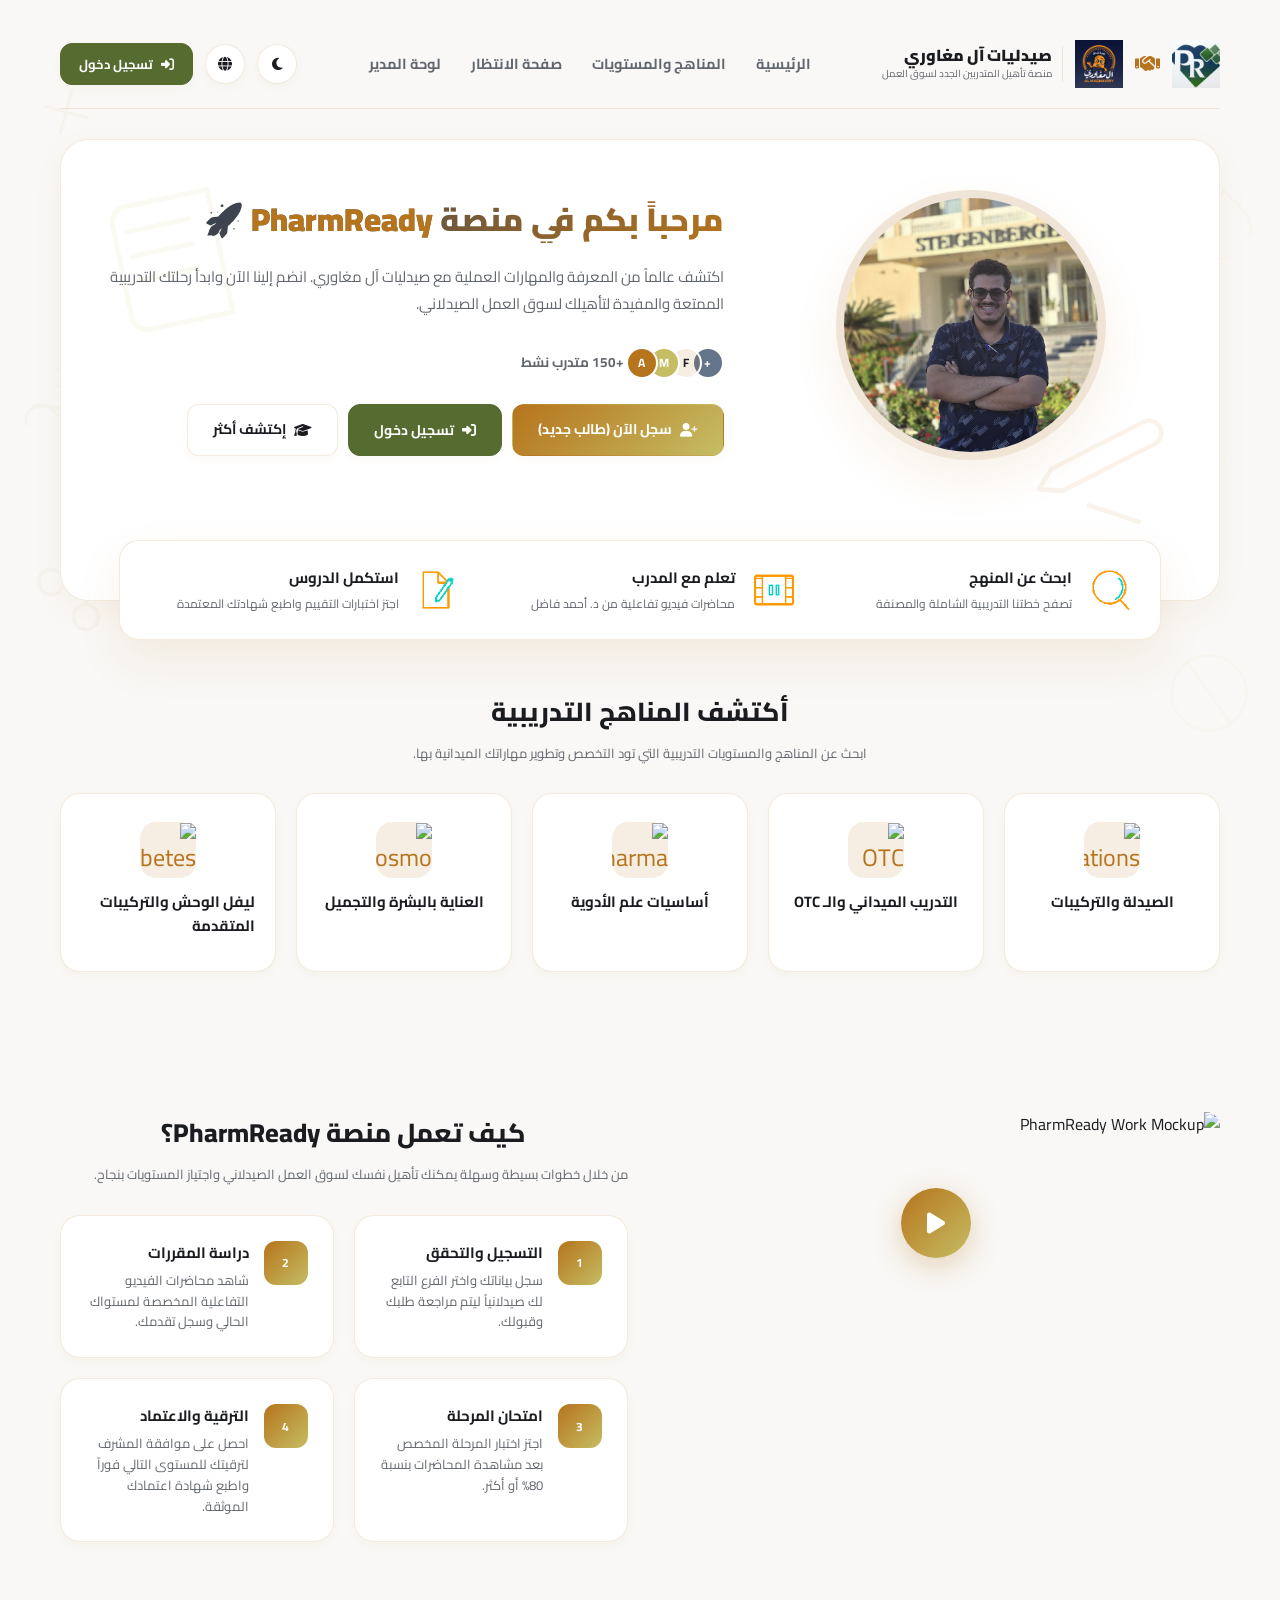
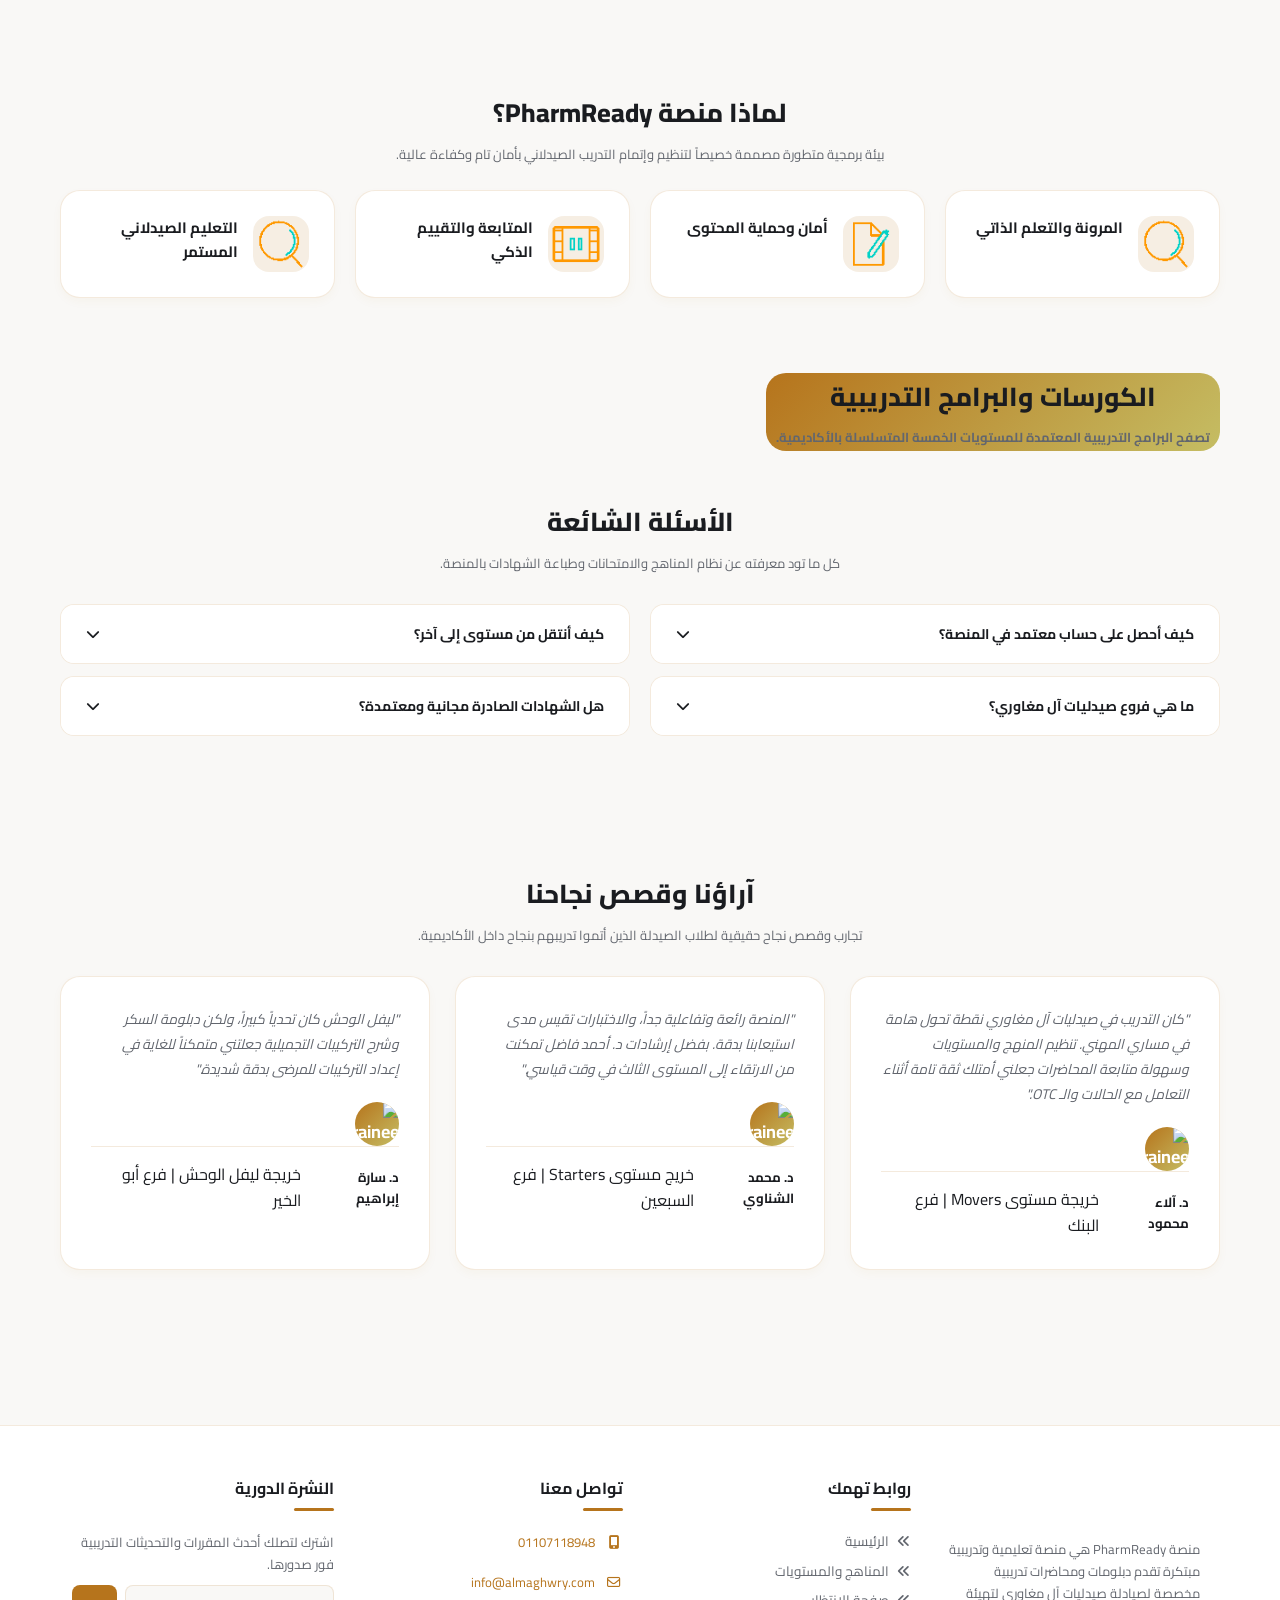
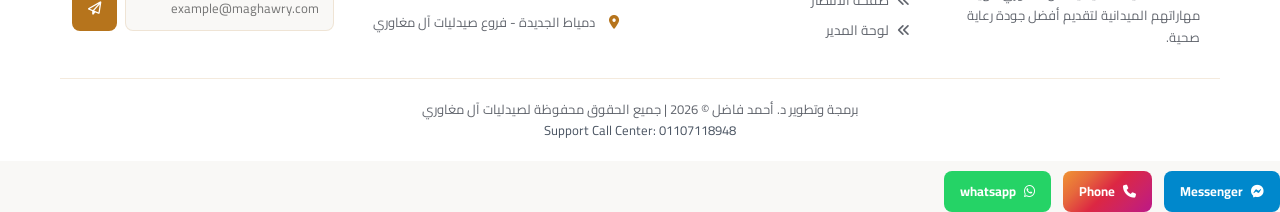
==== commit 10a33413: "Add files via upload" ====
--- a/index.html
+++ b/index.html
@@ -1,1293 +1,1190 @@
-<!DOCTYPE html>
-<html lang="ar" dir="rtl">
-<head>
-  <meta charset="UTF-8">
-  <meta name="viewport" content="width=device-width, initial-scale=1.0">
-  <title>بوابة الدخول | منصة PharMReady</title>
-  <!-- Google Fonts: Cairo -->
-  <link rel="preconnect" href="https://fonts.googleapis.com">
-  <link rel="preconnect" href="https://fonts.gstatic.com" crossorigin>
-  <link href="https://fonts.googleapis.com/css2?family=Cairo:wght@300;400;600;700;900&display=swap" rel="stylesheet">
-  <!-- FontAwesome Icons -->
-  <link rel="stylesheet" href="https://cdnjs.cloudflare.com/ajax/libs/font-awesome/6.4.0/css/all.min.css">
-  <link rel="stylesheet" href="style.css?v=2.0">
-</head>
-<body>
-  
-
-  <!-- Floating background design decorations (for empty spaces) -->
-  <div class="bg-decorations-wrapper" style="position: absolute; top: 0; left: 0; right: 0; bottom: 0; overflow: hidden; pointer-events: none; z-index: -1;">
-    <!-- Cross 1 -->
-    <svg viewBox="0 0 24 24" fill="none" stroke="currentColor" stroke-width="0.8" style="position: absolute; left: 2%; top: 8%; width: 80px; height: 80px; opacity: 0.04; color: var(--color-primary); transform: rotate(15deg);">
-      <path d="M12 5v14M5 12h14"></path>
-    </svg>
-    <!-- Capsule 1 -->
-    <svg viewBox="0 0 24 24" fill="none" stroke="currentColor" stroke-width="0.8" style="position: absolute; right: 2%; top: 18%; width: 100px; height: 100px; opacity: 0.04; color: var(--color-gold); transform: rotate(-45deg);">
-      <path d="M11.99 3.01c-3.87 0-7 3.13-7 7v7.98c0 3.87 3.13 7 7 7s7-3.13 7-7v-7.98c0-3.87-3.13-7-7-7Z"></path>
-      <path d="M5 12h14"></path>
-    </svg>
-    <!-- DNA Strand -->
-    <svg viewBox="0 0 24 24" fill="none" stroke="currentColor" stroke-width="0.6" style="position: absolute; left: 2%; top: 38%; width: 110px; height: 110px; opacity: 0.03; color: var(--color-primary); transform: rotate(35deg);">
-      <path d="M4.5 10.5C4.5 5 19.5 5 19.5 10.5S4.5 16 4.5 20.5"></path>
-      <path d="M19.5 10.5c0 5.5-15 5.5-15 11s15 5.5 15 10.5"></path>
-      <line x1="6" y1="8" x2="18" y2="8"></line>
-      <line x1="6" y1="13" x2="18" y2="13"></line>
-      <line x1="6" y1="18" x2="18" y2="18"></line>
-    </svg>
-    <!-- Cross 2 -->
-    <svg viewBox="0 0 24 24" fill="none" stroke="currentColor" stroke-width="0.8" style="position: absolute; right: 3%; top: 48%; width: 70px; height: 70px; opacity: 0.04; color: var(--color-gold); transform: rotate(-20deg);">
-      <path d="M12 5v14M5 12h14"></path>
-    </svg>
-    <!-- Molecule -->
-    <svg viewBox="0 0 24 24" fill="none" stroke="currentColor" stroke-width="0.8" style="position: absolute; left: 2%; top: 58%; width: 120px; height: 120px; opacity: 0.03; color: var(--color-primary);">
-      <circle cx="12" cy="5" r="2.5"></circle>
-      <circle cx="5" cy="12" r="2.5"></circle>
-      <circle cx="19" cy="12" r="2.5"></circle>
-      <circle cx="12" cy="19" r="2.5"></circle>
-      <line x1="12" y1="7.5" x2="12" y2="16.5"></line>
-      <line x1="7.5" y1="12" x2="16.5" y2="12"></line>
-    </svg>
-    <!-- Tablet / Pill -->
-    <svg viewBox="0 0 24 24" fill="none" stroke="currentColor" stroke-width="0.8" style="position: absolute; right: 2%; top: 72%; width: 90px; height: 90px; opacity: 0.03; color: var(--color-gold); transform: rotate(10deg);">
-      <circle cx="12" cy="12" r="10"></circle>
-      <line x1="5" y1="5" x2="19" y2="19"></line>
-    </svg>
-  </div>
-
-  <!-- Premium Header Navbar (Cloned from ta3llm-edu.com) -->
-  <header class="app-container" style="max-width: 1200px; padding: 20px 20px 0;">
-    <div class="app-header" style="justify-content: space-between;">
-      
-      <!-- Right Side: Logo & Brand -->
-      <div class="logo-section" style="display: flex; align-items: center; gap: 8px;">
-        <img src="logo_pr.png" alt="PharmReady" class="logo-img" style="height: 48px; max-height: 48px; width: auto; object-fit: contain;">
-        <i class="fa-solid fa-handshake" style="font-size: 32px; color: var(--color-primary); margin: 0 8px;"></i>
-        <img src="logo.png" alt="شعار منصة PharMReady" class="logo-img" style="height: 48px; max-height: 48px; width: auto; object-fit: contain;">
-        <div style="border-right: 1px solid var(--border-color); padding-right: 10px; margin-right: 4px;">
-          <h1 data-i18n="logo_title" style="margin: 0; font-size: 16px; font-weight: 900; line-height: 1.2;">منصة PharMReady للتدريب الصيدلاني</h1>
-          <p data-i18n="logo_sub" style="font-size: 10px; margin: 0; color: var(--text-muted);">تصميم وتطوير: د. أحمد فاضل</p>
-        </div>
-      </div>
-
-      <!-- Middle: Navigation Links (Cloned from ta3llm-edu.com) -->
-      <ul class="navbar-menu-links">
-        <li><a href="#" data-i18n="menu_home">الرئيسية</a></li>
-        <li><a href="#levels-catalog" data-i18n="menu_levels">المناهج والمستويات</a></li>
-        <li><a href="waiting.html" data-i18n="menu_waiting">صفحة الانتظار</a></li>
-      </ul>
-
-      <!-- Left Side: Actions -->
-      <div class="header-actions">
-        <button class="theme-switch-btn" id="btn-theme" title="تبديل المظهر / Toggle Theme"><i class="fa-solid fa-moon"></i></button>
-        <button class="lang-switch-btn" id="btn-lang" title="Toggle Language / تبديل اللغة"><i class="fa-solid fa-globe"></i></button>
-        <a href="admin-login.html" class="theme-switch-btn" title="لوحة الإدارة" style="color: var(--text-main); text-decoration: none; display: flex; align-items: center; justify-content: center;"><i class="fa-solid fa-user-shield"></i></a>
-        <button class="btn btn-olive" id="btn-show-login" style="padding: 8px 18px; font-size: 13px;"><i class="fa-solid fa-right-to-bracket"></i> <span data-i18n="btn_login_nav">تسجيل دخول</span></button>
-      </div>
-
-    </div>
-  </header>
-
-  <!-- Main LMS Workspace Container -->
-  <main class="app-container" style="flex: 1; padding-top: 0; max-width: 1200px; margin: 0 auto; padding-bottom: 80px;">
-    
-    <!-- Hero Banner Wrapper (Cloned exactly from ta3llm-edu.com) -->
-    <div class="ta3llm-hero-wrapper">
-      <div class="hero-bg-doodles"></div>
-      
-      <!-- Left Background: Sparkly Book doodle -->
-      <svg class="doodle-book" viewBox="0 0 24 24" fill="none" stroke="currentColor" stroke-width="0.8" stroke-linecap="round" stroke-linejoin="round" style="position: absolute; left: 3%; top: 10%; width: 150px; height: 150px; opacity: 0.08; color: var(--color-gold); transform: rotate(-12deg); pointer-events: none; z-index: 1;">
-        <path d="M4 19.5v-15A2.5 2.5 0 0 1 6.5 2H20v20H6.5a2.5 2.5 0 0 1-2.5-2.5Z"></path>
-        <path d="M6 6h10"></path>
-        <path d="M6 10h10"></path>
-        <path d="M6 14h10"></path>
-      </svg>
-      
-      <!-- Right Background: Pencil doodle -->
-      <svg class="doodle-pencil" viewBox="0 0 24 24" fill="none" stroke="currentColor" stroke-width="0.8" stroke-linecap="round" stroke-linejoin="round" style="position: absolute; right: 4%; bottom: 15%; width: 140px; height: 140px; opacity: 0.08; color: var(--color-primary); transform: rotate(18deg); pointer-events: none; z-index: 1;">
-        <path d="M12 20h9"></path>
-        <path d="M16.5 3.5a2.12 2.12 0 0 1 3 3L7 19l-4 1 1-4Z"></path>
-      </svg>
-      
-      <div class="hero-main-grid">
-        
-        <!-- Left: Teacher Portrait Cutout -->
-        <div class="hero-portrait-container">
-          <div class="hero-portrait-circle">
-            <img src="teacher_portrait.JPG" alt="المشرف الأكاديمي">
-          </div>
-        </div>
-
-        <!-- Right: Motivating Headlines & Action Buttons -->
-        <div class="hero-intro-text">
-          <h2 data-i18n="hero_title">مرحباً بكم في منصة <span>PharmReady</span> <span class='rocket-anim' style='display:inline-block;'>🚀</span></h2>
-          <p data-i18n="hero_desc">اكتشف عالماً من المعرفة والمهارات العملية مع منصة PharMReady. انضم إلينا الآن وابدأ رحلتك التدريبية الممتعة والمفيدة لتأهيلك لسوق العمل الصيدلاني.</p>
-          
-          <!-- Student counter -->
-          <div class="trainee-counter-row">
-            <div class="avatar-bubbles">
-              <span class="avatar-bubble" style="z-index: 4; background-color: var(--color-primary); color: #fff;">A</span>
-              <span class="avatar-bubble" style="z-index: 3; background-color: var(--color-gold); color: #fff;">M</span>
-              <span class="avatar-bubble" style="z-index: 2; background-color: var(--color-primary-glow); color: var(--text-main);">F</span>
-              <span class="avatar-bubble" style="z-index: 1; background-color: #64748b; color: #fff;">+</span>
-            </div>
-            <div class="counter-number" data-i18n="hero_users">+150 متدرب نشط</div>
-          </div>
-
-          <!-- Buttons: Register, Login, Discover More -->
-          <div class="hero-actions-container" style="display: flex; gap: 10px; flex-wrap: wrap;">
-            <a href="register.html" class="btn btn-primary" style="padding: 12px 25px;"><i class="fa-solid fa-user-plus"></i> <span data-i18n="btn_register_now">سجل الآن (طالب جديد)</span></a>
-            <button class="btn btn-olive" onclick="document.getElementById('login-modal').classList.add('active');" style="padding: 12px 25px; cursor: pointer;"><i class="fa-solid fa-right-to-bracket"></i> <span data-i18n="btn_login_nav">تسجيل دخول</span></button>
-            <a href="#levels-catalog" class="btn btn-secondary" style="padding: 12px 25px; border: 1px solid var(--border-color); color: var(--text-main); background: var(--bg-secondary);"><i class="fa-solid fa-graduation-cap"></i> <span data-i18n="btn_discover_more">إكتشف أكثر</span></a>
-          </div>
-        </div>
-
-      </div>
-
-      <!-- Overlapping Bottom Banner Card -->
-      <div class="overlapping-features-card">
-        
-        <!-- Col 1 -->
-        <div class="feature-col">
-          <div class="feature-col-icon" style="background: none; width: 48px; height: 48px;">
-            <img src="feat_search.gif" alt="Search Syllabus" style="width: 100%; height: 100%; object-fit: contain;">
-          </div>
-          <div class="feature-col-content">
-            <h4 data-i18n="feat_1_title">ابحث عن المنهج</h4>
-            <p data-i18n="feat_1_desc">تصفح خطتنا التدريبية الشاملة والمصنفة</p>
-          </div>
-        </div>
-
-        <!-- Col 2 -->
-        <div class="feature-col">
-          <div class="feature-col-icon" style="background: none; width: 48px; height: 48px;">
-            <img src="feat_teacher.gif" alt="Learn with Trainer" style="width: 100%; height: 100%; object-fit: contain;">
-          </div>
-          <div class="feature-col-content">
-            <h4 data-i18n="feat_2_title">تعلم مع المدرب</h4>
-            <p data-i18n="feat_2_desc">محاضرات فيديو تفاعلية من د. أحمد فاضل</p>
-          </div>
-        </div>
-
-        <!-- Col 3 -->
-        <div class="feature-col">
-          <div class="feature-col-icon" style="background: none; width: 48px; height: 48px;">
-            <img src="feat_lessons.gif" alt="Complete Exams" style="width: 100%; height: 100%; object-fit: contain;">
-          </div>
-          <div class="feature-col-content">
-            <h4 data-i18n="feat_3_title">استكمل الدروس</h4>
-            <p data-i18n="feat_3_desc">اجتز اختبارات التقييم واطبع شهادتك المعتمدة</p>
-          </div>
-        </div>
-
-      </div>
-
-    </div>
-
-    <!-- 1. Category Section -->
-    <section class="category-section" id="levels-catalog" style="scroll-margin-top: 80px;">
-      <div style="text-align: center; margin-bottom: 30px;">
-        <h2 data-i18n="cat_title" style="font-size: 26px; font-weight: 800; color: var(--text-main); margin: 0 0 10px;">أكتشف المناهج التدريبية</h2>
-        <p data-i18n="cat_desc" style="font-size: 13px; color: var(--text-muted); max-width: 600px; margin: 0 auto;">ابحث عن المناهج والمستويات التدريبية التي تود التخصص وتطوير مهاراتك الميدانية بها.</p>
-      </div>
-
-      <div class="category-grid">
-        
-        <a href="#popular-courses-sec" class="category-card" onclick="filterCategory('level-0');">
-          <div class="icon-wrap">
-            <img src="https://images.unsplash.com/photo-1576091160550-2173dba999ef?w=80&auto=format&fit=crop&q=60" alt="Formulations">
-          </div>
-          <div class="content-wrap">
-            <h6 class="title" data-i18n="cat_form">الصيدلة والتركيبات</h6>
-          </div>
-        </a>
-
-        <a href="#popular-courses-sec" class="category-card" onclick="filterCategory('level-1');">
-          <div class="icon-wrap">
-            <img src="https://images.unsplash.com/photo-1584308666744-24d5c474f2ae?w=80&auto=format&fit=crop&q=60" alt="OTC">
-          </div>
-          <div class="content-wrap">
-            <h6 class="title" data-i18n="cat_otc">التدريب الميداني والـ OTC</h6>
-          </div>
-        </a>
-
-        <a href="#popular-courses-sec" class="category-card" onclick="filterCategory('level-2');">
-          <div class="icon-wrap">
-            <img src="https://images.unsplash.com/photo-1576602976047-174e57a47881?w=80&auto=format&fit=crop&q=60" alt="Pharma">
-          </div>
-          <div class="content-wrap">
-            <h6 class="title" data-i18n="cat_pharma">أساسيات علم الأدوية</h6>
-          </div>
-        </a>
-
-        <a href="#popular-courses-sec" class="category-card" onclick="filterCategory('level-3');">
-          <div class="icon-wrap">
-            <img src="https://images.unsplash.com/photo-1522335789203-aabd1fc54bc9?w=80&auto=format&fit=crop&q=60" alt="Cosmo">
-          </div>
-          <div class="content-wrap">
-            <h6 class="title" data-i18n="cat_cosmo">العناية بالبشرة والتجميل</h6>
-          </div>
-        </a>
-
-        <a href="#popular-courses-sec" class="category-card" onclick="filterCategory('level-4');">
-          <div class="icon-wrap">
-            <img src="https://images.unsplash.com/photo-1505751172876-fa1923c5c528?w=80&auto=format&fit=crop&q=60" alt="Diabetes">
-          </div>
-          <div class="content-wrap">
-            <h6 class="title" data-i18n="cat_diab">ليفل الوحش والتركيبات المتقدمة</h6>
-          </div>
-        </a>
-
-      </div>
-    </section>
-
-    <!-- 2. How it Works Section -->
-    <section class="how-work">
-      <div class="how-work-grid">
-        
-        <!-- Left: YouTube Video Play Mockup -->
-        <div class="thumb-wrap">
-          <img src="https://images.unsplash.com/photo-1522202176988-66273c2fd55f?w=600&auto=format&fit=crop&q=80" alt="PharmReady Work Mockup">
-          <div class="popup-video-wrap">
-            <div class="promo-video">
-              <div class="waves-block">
-                <div class="waves wave-1"></div>
-                <div class="waves wave-2"></div>
-                <div class="waves wave-3"></div>
-              </div>
-            </div>
-            <button class="play-video" id="btn-play-walkthrough"><i class="fas fa-play"></i></button>
-          </div>
-        </div>
-
-        <!-- Right: Step Descriptions -->
-        <div>
-          <h2 data-i18n="how_title" style="font-size: 26px; font-weight: 800; color: var(--text-main); margin: 0 0 10px;">كيف تعمل منصة PharmReady؟</h2>
-          <p data-i18n="how_desc" style="font-size: 13px; color: var(--text-muted); margin-bottom: 30px;">من خلال خطوات بسيطة وسهلة يمكنك تأهيل نفسك لسوق العمل الصيدلاني واجتياز المستويات بنجاح.</p>
-          
-          <div class="steps-container">
-            
-            <div class="how-work-box">
-              <div class="number"><h6>1</h6></div>
-              <div class="content-wrap">
-                <h6 class="title" data-i18n="step_1_title">التسجيل والتحقق</h6>
-                <p class="sub-title" data-i18n="step_1_desc">سجل بياناتك واختر الفرع التابع لك صيدلانياً ليتم مراجعة طلبك وقبولك.</p>
-              </div>
-            </div>
-
-            <div class="how-work-box">
-              <div class="number"><h6>2</h6></div>
-              <div class="content-wrap">
-                <h6 class="title" data-i18n="step_2_title">دراسة المقررات</h6>
-                <p class="sub-title" data-i18n="step_2_desc">شاهد محاضرات الفيديو التفاعلية المخصصة لمستواك الحالي وسجل تقدمك.</p>
-              </div>
-            </div>
-
-            <div class="how-work-box">
-              <div class="number"><h6>3</h6></div>
-              <div class="content-wrap">
-                <h6 class="title" data-i18n="step_3_title">امتحان المرحلة</h6>
-                <p class="sub-title" data-i18n="step_3_desc">اجتز اختبار المرحلة المخصص بعد مشاهدة المحاضرات بنسبة 80% أو أكثر.</p>
-              </div>
-            </div>
-
-            <div class="how-work-box">
-              <div class="number"><h6>4</h6></div>
-              <div class="content-wrap">
-                <h6 class="title" data-i18n="step_4_title">الترقية والاعتماد</h6>
-                <p class="sub-title" data-i18n="step_4_desc">احصل على موافقة المشرف لترقيتك للمستوى التالي فوراً واطبع شهادة اعتمادك الموثقة.</p>
-              </div>
-            </div>
-
-          </div>
-        </div>
-
-      </div>
-    </section>
-
-    <!-- 3. Why Section -->
-    <section class="key-section">
-      <div style="text-align: center; margin-bottom: 20px;">
-        <h2 data-i18n="key_title" style="font-size: 26px; font-weight: 800; color: var(--text-main); margin: 0 0 10px;">لماذا منصة PharmReady؟</h2>
-        <p data-i18n="key_desc" style="font-size: 13px; color: var(--text-muted); max-width: 600px; margin: 0 auto;">بيئة برمجية متطورة مصممة خصيصاً لتنظيم وإتمام التدريب الصيدلاني بأمان تام وكفاءة عالية.</p>
-      </div>
-
-      <div class="key-grid">
-        
-        <div class="key-box">
-          <div class="icon-wrap"><img src="feat_search.gif" alt="Flexibility"></div>
-          <div class="content-wrap">
-            <h6 class="title" data-i18n="key_1">المرونة والتعلم الذاتي</h6>
-          </div>
-        </div>
-
-        <div class="key-box">
-          <div class="icon-wrap"><img src="feat_lessons.gif" alt="Security"></div>
-          <div class="content-wrap">
-            <h6 class="title" data-i18n="key_2">أمان وحماية المحتوى</h6>
-          </div>
-        </div>
-
-        <div class="key-box">
-          <div class="icon-wrap"><img src="feat_teacher.gif" alt="Tracking"></div>
-          <div class="content-wrap">
-            <h6 class="title" data-i18n="key_3">المتابعة والتقييم الذكي</h6>
-          </div>
-        </div>
-
-        <div class="key-box">
-          <div class="icon-wrap"><img src="feat_search.gif" alt="Certificate"></div>
-          <div class="content-wrap">
-            <h6 class="title" data-i18n="key_4">التعليم الصيدلاني المستمر</h6>
-          </div>
-        </div>
-
-      </div>
-
-      <!-- ═══ Syllabus Interactive Slider Board ═══ -->
-      <div style="background: var(--bg-secondary); border: 1px solid var(--border-color); border-radius: 20px; padding: 25px; margin-top: 30px; box-shadow: 0 10px 30px rgba(0,0,0,0.15);">
-        <p style="text-align: center; color: var(--text-muted); font-size: 14px; margin-bottom: 25px; line-height: 1.6;" data-i18n="syllabus_intro">
-          وحصرياً لتقديم مادة علمية متسلسلة تضمن التدرج في الفهم والتطبيق، يُقدم المحتوى التدريبي عبر نظام المستويات المترابطة، ويشترط اجتياز الاختبار بنهاية كل مستوى للانتقال إلى المرحلة التالية. كل اختبار يمنحك شهادة موثقة ممضية من د. أحمد فاضل.
-        </p>
-
-        <!-- Slider Navigation Tabs -->
-        <div class="slider-tabs-container" style="display: flex; gap: 10px; margin-bottom: 25px; overflow-x: auto; padding-bottom: 8px;">
-          <button class="slider-tab-btn active-tab" onclick="switchSyllabusSlide(0)" style="flex: 1; min-width: 140px; border-radius: 12px; padding: 12px; font-family: Cairo, sans-serif; cursor: pointer; font-weight: bold; transition: all 0.3s;">
-            🟢 تمهيدي: Passengers
-          </button>
-          <button class="slider-tab-btn" onclick="switchSyllabusSlide(1)" style="flex: 1; min-width: 140px; border-radius: 12px; padding: 12px; font-family: Cairo, sans-serif; cursor: pointer; font-weight: bold; transition: all 0.3s;">
-            🔵 المستوى 1: Starters
-          </button>
-          <button class="slider-tab-btn" onclick="switchSyllabusSlide(2)" style="flex: 1; min-width: 140px; border-radius: 12px; padding: 12px; font-family: Cairo, sans-serif; cursor: pointer; font-weight: bold; transition: all 0.3s;">
-            🟡 المستوى 2: Movers
-          </button>
-          <button class="slider-tab-btn" onclick="switchSyllabusSlide(3)" style="flex: 1; min-width: 140px; border-radius: 12px; padding: 12px; font-family: Cairo, sans-serif; cursor: pointer; font-weight: bold; transition: all 0.3s;">
-            🟠 المستوى 3: Flyers
-          </button>
-          <button class="slider-tab-btn" onclick="switchSyllabusSlide(4)" style="flex: 1; min-width: 140px; border-radius: 12px; padding: 12px; font-family: Cairo, sans-serif; cursor: pointer; font-weight: bold; transition: all 0.3s;">
-            🔴 المستوى 4: ليفيل الوحش
-          </button>
-        </div>
-
-        <!-- Slider Content Slides -->
-        <div id="syllabus-slider-content">
-          <!-- Slide 0: Passengers -->
-          <div class="syllabus-slide active-slide" style="display: block; animation: fadeIn 0.4s ease-out;">
-            <div style="display: grid; grid-template-columns: 1fr 2fr; gap: 20px; align-items: center; min-height: 250px;">
-              <div style="border-radius: 15px; overflow: hidden; height: 100%;">
-                <img src="https://images.unsplash.com/photo-1576091160550-2173dba999ef?w=400&auto=format&fit=crop&q=80" style="width: 100%; height: 100%; object-fit: cover;" alt="Passengers">
-              </div>
-              <div>
-                <span style="background: rgba(16,185,129,0.15); color: #10b981; padding: 5px 12px; border-radius: 20px; font-size: 12px; font-weight: bold;">مرحلة التأسيس المهني — مجانية بالكامل</span>
-                <h4 style="margin: 10px 0; color: var(--text-main); font-size: 20px;">🟢 المستوى الصِفري (Passengers)</h4>
-                <p style="color: var(--text-muted); font-size: 14px; margin-bottom: 15px; line-height: 1.6;">تستهدف هذه المرحلة تزويد الصيدلي ومساعد الصيدلي بالمهارات الجوهرية اللازمة للتعامل اليومي والأساسي داخل الصيدلية:</p>
-                <div style="display: grid; gap: 10px;">
-                  <div style="display: flex; align-items: center; gap: 10px; padding: 10px; background: var(--bg-primary); border-radius: 8px;"><i class="fa-solid fa-book" style="color: #10b981;"></i> <span>أدبيات العمل الصيدلي: التعامل مع المرضى وإدارة الوقت.</span></div>
-                  <div style="display: flex; align-items: center; gap: 10px; padding: 10px; background: var(--bg-primary); border-radius: 8px;"><i class="fa-solid fa-kit-medical" style="color: #10b981;"></i> <span>الإسعافات الأولية (First Aid): المهارات المنقذة للحياة والطوارئ.</span></div>
-                  <div style="display: flex; align-items: center; gap: 10px; padding: 10px; background: var(--bg-primary); border-radius: 8px;"><i class="fa-solid fa-capsules" style="color: #10b981;"></i> <span>أساسيات علم الدواء (Basic Pharma): الأشكال الصيدلانية وطرق التخزين.</span></div>
-                </div>
-              </div>
-            </div>
-          </div>
-
-          <!-- Slide 1: Starters -->
-          <div class="syllabus-slide" style="display: none; animation: fadeIn 0.4s ease-out;">
-            <div style="display: grid; grid-template-columns: 1fr 2fr; gap: 20px; align-items: center; min-height: 250px;">
-              <div style="border-radius: 15px; overflow: hidden; height: 100%;">
-                <img src="https://images.unsplash.com/photo-1584308666744-24d5c474f2ae?w=400&auto=format&fit=crop&q=80" style="width: 100%; height: 100%; object-fit: cover;" alt="Starters">
-              </div>
-              <div>
-                <span style="background: rgba(59,130,246,0.15); color: #3b82f6; padding: 5px 12px; border-radius: 20px; font-size: 12px; font-weight: bold;">الممارسة اليومية المباشرة</span>
-                <h4 style="margin: 10px 0; color: var(--text-main); font-size: 20px;">🔵 المستوى الأول (Starters)</h4>
-                <p style="color: var(--text-muted); font-size: 14px; margin-bottom: 15px; line-height: 1.6;">التركيز على التعامل الفعلي والسريع داخل الصيدلية مع الحالات والتحاليل الأساسية:</p>
-                <div style="display: grid; gap: 10px;">
-                  <div style="display: flex; align-items: center; gap: 10px; padding: 10px; background: var(--bg-primary); border-radius: 8px;"><i class="fa-solid fa-stethoscope" style="color: #3b82f6;"></i> <span>OTC - التشخيص بدون روشتة: التعامل مع الحالات الشائعة (البرد، الألم، الهضم).</span></div>
-                  <div style="display: flex; align-items: center; gap: 10px; padding: 10px; background: var(--bg-primary); border-radius: 8px;"><i class="fa-solid fa-vial" style="color: #3b82f6;"></i> <span>التحاليل الطبية (Medical Analysis): قراءة النتائج الأساسية وفهم دلالاتها.</span></div>
-                </div>
-              </div>
-            </div>
-          </div>
-
-          <!-- Slide 2: Movers -->
-          <div class="syllabus-slide" style="display: none; animation: fadeIn 0.4s ease-out;">
-            <div style="display: grid; grid-template-columns: 1fr 2fr; gap: 20px; align-items: center; min-height: 250px;">
-              <div style="border-radius: 15px; overflow: hidden; height: 100%;">
-                <img src="https://images.unsplash.com/photo-1522335789203-aabd1fc54bc9?w=400&auto=format&fit=crop&q=80" style="width: 100%; height: 100%; object-fit: cover;" alt="Movers">
-              </div>
-              <div>
-                <span style="background: rgba(234,179,8,0.15); color: #eab308; padding: 5px 12px; border-radius: 20px; font-size: 12px; font-weight: bold;">التعمج والتخصص الدقيق</span>
-                <h4 style="margin: 10px 0; color: var(--text-main); font-size: 20px;">🟡 المستوى الثاني (Movers)</h4>
-                <p style="color: var(--text-muted); font-size: 14px; margin-bottom: 15px; line-height: 1.6;">التعمق في التخصصات الصيدلانية والطبية الأكثر دقة وتفصيلاً:</p>
-                <div style="display: grid; gap: 10px;">
-                  <div style="display: flex; align-items: center; gap: 10px; padding: 10px; background: var(--bg-primary); border-radius: 8px;"><i class="fa-solid fa-virus-slash" style="color: #eab308;"></i> <span>المضادات الحيوية (Antibiotics): قواعد الوصف والترشيد ومقاومة البكتيريا.</span></div>
-                  <div style="display: flex; align-items: center; gap: 10px; padding: 10px; background: var(--bg-primary); border-radius: 8px;"><i class="fa-solid fa-hand-holding-droplet" style="color: #eab308;"></i> <span>الجلدية (Dermatology): التعامل مع الأمراض الجلدية الشائعة.</span></div>
-                  <div style="display: flex; align-items: center; gap: 10px; padding: 10px; background: var(--bg-primary); border-radius: 8px;"><i class="fa-solid fa-dna" style="color: #eab308;"></i> <span>شرح المواد الفعالة (A to Z): دراسة معمقة للمجموعات الدوائية الأكثر استخداماً.</span></div>
-                </div>
-              </div>
-            </div>
-          </div>
-
-          <!-- Slide 3: Flyers -->
-          <div class="syllabus-slide" style="display: none; animation: fadeIn 0.4s ease-out;">
-            <div style="display: grid; grid-template-columns: 1fr 2fr; gap: 20px; align-items: center; min-height: 250px;">
-              <div style="border-radius: 15px; overflow: hidden; height: 100%;">
-                <img src="https://images.unsplash.com/photo-1576602976047-174e57a47881?w=400&auto=format&fit=crop&q=80" style="width: 100%; height: 100%; object-fit: cover;" alt="Flyers">
-              </div>
-              <div>
-                <span style="background: rgba(249,115,22,0.15); color: #f97316; padding: 5px 12px; border-radius: 20px; font-size: 12px; font-weight: bold;">الربط بين العلم والتطبيق التجاري والعملي</span>
-                <h4 style="margin: 10px 0; color: var(--text-main); font-size: 20px;">🟠 المستوى الثالث (Flyers)</h4>
-                <p style="color: var(--text-muted); font-size: 14px; margin-bottom: 15px; line-height: 1.6;">مستوى الاحتراف والتمكن العملي في مجالات الصيدلية الخاصة:</p>
-                <div style="display: grid; gap: 10px;">
-                  <div style="display: flex; align-items: center; gap: 10px; padding: 10px; background: var(--bg-primary); border-radius: 8px;"><i class="fa-solid fa-flask" style="color: #f97316;"></i> <span>صناعة التركيبات التجميلية (Formulation): الجانب التقني لصناعة المستحضرات.</span></div>
-                  <div style="display: flex; align-items: center; gap: 10px; padding: 10px; background: var(--bg-primary); border-radius: 8px;"><i class="fa-solid fa-sparkles" style="color: #f97316;"></i> <span>الكوزمو (Cosmetics): العناية بالبشرة والشعر بناءً على المكونات العلمية.</span></div>
-                  <div style="display: flex; align-items: center; gap: 10px; padding: 10px; background: var(--bg-primary); border-radius: 8px;"><i class="fa-solid fa-droplet" style="color: #f97316;"></i> <span>دبلومة السكر (Diploma Sugar): إدارة مرض السكري ومضاعفاته (تخصص دقيق).</span></div>
-                </div>
-              </div>
-            </div>
-          </div>
-
-          <!-- Slide 4: Beast -->
-          <div class="syllabus-slide" style="display: none; animation: fadeIn 0.4s ease-out;">
-            <div style="display: grid; grid-template-columns: 1fr 2fr; gap: 20px; align-items: center; min-height: 250px;">
-              <div style="border-radius: 15px; overflow: hidden; height: 100%;">
-                <img src="https://images.unsplash.com/photo-1505751172876-fa1923c5c528?w=400&auto=format&fit=crop&q=80" style="width: 100%; height: 100%; object-fit: cover;" alt="Beast">
-              </div>
-              <div>
-                <span style="background: rgba(239,68,68,0.15); color: #ef4444; padding: 5px 12px; border-radius: 20px; font-size: 12px; font-weight: bold;">تطبيقات سريرية مكثفة</span>
-                <h4 style="margin: 10px 0; color: var(--text-main); font-size: 20px;">🔴 المستوى الرابع (ليفيل الوحش)</h4>
-                <p style="color: var(--text-muted); font-size: 14px; margin-bottom: 15px; line-height: 1.6;">مستوى الخبراء المطور:</p>
-                <div style="display: grid; gap: 10px;">
-                  <div style="display: flex; align-items: center; gap: 10px; padding: 10px; background: var(--bg-primary); border-radius: 8px;"><i class="fa-solid fa-crown" style="color: #ef4444;"></i> <span>يُحدد لاحقاً بمحتوى متقدم وتطبيقات سريرية مكثفة.</span></div>
-                </div>
-              </div>
-            </div>
-          </div>
-        </div>
-      </div>
-    </section>
-
-    <!-- 4. Most Popular Courses Section (5 Levels Grid) -->
-    <section class="premium" id="popular-courses-sec" style="scroll-margin-top: 80px;">
-      <div style="text-align: center;">
-        <h2 data-i18n="courses_title" style="font-size: 26px; font-weight: 800; color: var(--text-main); margin: 0 0 10px;">الكورسات والبرامج التدريبية</h2>
-        <p data-i18n="courses_desc" style="font-size: 13px; color: var(--text-muted); max-width: 600px; margin: 0 auto;">تصفح البرامج التدريبية المعتمدة للمستويات الخمسة المتسلسلة بالأكاديمية.</p>
-      </div>
-
-    </section>
-
-    <!-- 5. FAQs Accordion Section -->
-    <section class="faq-section">
-      <div style="text-align: center; margin-bottom: 30px;">
-        <h2 data-i18n="faq_title" style="font-size: 26px; font-weight: 800; color: var(--text-main); margin: 0 0 10px;">الأسئلة الشائعة</h2>
-        <p data-i18n="faq_desc" style="font-size: 13px; color: var(--text-muted); max-width: 600px; margin: 0 auto;">كل ما تود معرفته عن نظام المناهج والامتحانات وطباعة الشهادات بالمنصة.</p>
-      </div>
-
-      <div class="faq-grid">
-        
-        <div>
-          <!-- Q1 -->
-          <div class="accordion-item">
-            <div class="accordion-header">
-              <span data-i18n="q1">كيف أحصل على حساب معتمد في المنصة؟</span>
-              <i class="fa-solid fa-chevron-down"></i>
-            </div>
-            <div class="accordion-body">
-              <p data-i18n="a1">يجب التقديم أولاً من رابط "سجل الآن كمتدرب جديد" وملء استمارة الترشيح. سيقوم مديرو منصة PharMReady بمراجعة طلبك وإرسال البريد الإلكتروني والرمز السري الخاص بك عند قبولك.</p>
-            </div>
-          </div>
-          <!-- Q2 -->
-          <div class="accordion-item">
-            <div class="accordion-header">
-              <span data-i18n="q2">ما هي فروع منصة PharMReady؟</span>
-              <i class="fa-solid fa-chevron-down"></i>
-            </div>
-            <div class="accordion-body">
-              <p data-i18n="a2">لدينا فروع متميزة تغطي مدينة دمياط الجديدة بالكامل وهي: فرع ابو الخير، فرع البنك، فرع السبعين، فرع الصعيدي القديم، فرع الازهر، بالإضافة إلى قسم الكول سنتر الموحد.</p>
-            </div>
-          </div>
-        </div>
-
-        <div>
-          <!-- Q3 -->
-          <div class="accordion-item">
-            <div class="accordion-header">
-              <span data-i18n="q3">كيف أنتقل من مستوى إلى آخر؟</span>
-              <i class="fa-solid fa-chevron-down"></i>
-            </div>
-            <div class="accordion-body">
-              <p data-i18n="a3">بمجرد مشاهدتك لجميع الفيديوهات المطلوبة لمستواك الحالي، سيفتح لك اختبار التقييم التلقائي. بعد اجتياز الامتحان بنجاح، سيتم إرسال طلب الترقية للمشرف لاعتماده وترقيتك فوراً للمستوى التالي.</p>
-            </div>
-          </div>
-          <!-- Q4 -->
-          <div class="accordion-item">
-            <div class="accordion-header">
-              <span data-i18n="q4">هل الشهادات الصادرة مجانية ومعتمدة؟</span>
-              <i class="fa-solid fa-chevron-down"></i>
-            </div>
-            <div class="accordion-body">
-              <p data-i18n="a4">نعم، جميع الشهادات الصادرة لكل مرحلة مجانية تماماً للمتدربين المقبولين داخل منصة PharMReady، وتحمل توقيع د. أحمد فاضل وتكون معتمدة وصالحة للطباعة الفورية.</p>
-            </div>
-          </div>
-        </div>
-
-      </div>
-    </section>
-
-    <!-- 6. Testimonials Section -->
-    <section class="testimonial-section">
-      <div style="text-align: center; margin-bottom: 30px;">
-        <h2 data-i18n="test_title" style="font-size: 26px; font-weight: 800; color: var(--text-main); margin: 0 0 10px;">آراء المتدربين الخريجين</h2>
-        <p data-i18n="test_desc" style="font-size: 13px; color: var(--text-muted); max-width: 600px; margin: 0 auto;">تجارب وقصص نجاح حقيقية لطلاب الصيدلة الذين أتموا تدريبهم بنجاح داخل الأكاديمية.</p>
-      </div>
-
-      <div class="testimonial-grid">
-        
-        <!-- Card 1 -->
-        <div class="testimonial-card">
-          <p class="quote-text" data-i18n="t1_text">"كان التدريب في منصة PharMReady نقطة تحول هامة في مساري المهني. تنظيم المنهج والمستويات وسهولة متابعة المحاضرات جعلني أمتلك ثقة تامة أثناء التعامل مع الحالات والـ OTC."</p>
-          <div class="client-info">
-            <div class="client-thumb">
-              <img src="https://images.unsplash.com/photo-1534528741775-53994a69daeb?w=100&auto=format&fit=crop&q=80" alt="Trainee A">
-            </div>
-            <div class="client-details">
-              <h5 data-i18n="t1_name">د. آلاء محمود</h5>
-              <p data-i18n="t1_job">خريجة مستوى Movers | فرع البنك</p>
-            </div>
-          </div>
-        </div>
-
-        <!-- Card 2 -->
-        <div class="testimonial-card">
-          <p class="quote-text" data-i18n="t2_text">"المنصة رائعة وتفاعلية جداً، والاختبارات تقيس مدى استيعابنا بدقة. بفضل إرشادات د. أحمد فاضل تمكنت من الارتقاء إلى المستوى الثالث في وقت قياسي."</p>
-          <div class="client-info">
-            <div class="client-thumb">
-              <img src="https://images.unsplash.com/photo-1507003211169-0a1dd7228f2d?w=100&auto=format&fit=crop&q=80" alt="Trainee B">
-            </div>
-            <div class="client-details">
-              <h5 data-i18n="t2_name">د. محمد الشناوي</h5>
-              <p data-i18n="t2_job">خريج مستوى Starters | فرع السبعين</p>
-            </div>
-          </div>
-        </div>
-
-        <!-- Card 3 -->
-        <div class="testimonial-card">
-          <p class="quote-text" data-i18n="t3_text">"ليفل الوحش كان تحدياً كبيراً، ولكن دبلومة السكر وشرح التركيبات التجميلية جعلتني متمكناً للغاية في إعداد التركيبات للمرضى بدقة شديدة."</p>
-          <div class="client-info">
-            <div class="client-thumb">
-              <img src="https://images.unsplash.com/photo-1544005313-94ddf0286df2?w=100&auto=format&fit=crop&q=80" alt="Trainee C">
-            </div>
-            <div class="client-details">
-              <h5 data-i18n="t3_name">د. سارة إبراهيم</h5>
-              <p data-i18n="t3_job">خريجة ليفل الوحش | فرع أبو الخير</p>
-            </div>
-          </div>
-        </div>
-
-      </div>
-    </section>
-
-  </main>
-
-  <!-- 7. Cloned Footer -->
-  <footer class="footer-area">
-    <div class="app-container" style="max-width: 1200px; margin: 0 auto; padding: 0 20px;">
-      
-      <div class="footer-grid">
-        
-        <!-- Col 1 -->
-        <div class="footer-item">
-          <div class="logo-normal" style="display: flex; align-items: center; gap: 8px; filter: brightness(0) invert(1);">
-            <img src="logo_pr.png" alt="PharmReady" style="height: 45px; max-height: 45px; width: auto; object-fit: contain;">
-            <i class="fa-solid fa-handshake" style="font-size: 32px; margin: 0 8px;"></i>
-            <img src="logo.png" alt="شعار منصة PharMReady" style="height: 45px; max-height: 45px; width: auto; object-fit: contain;">
-          </div>
-          <p data-i18n="foot_bio">منصة PharmReady هي منصة تعليمية وتدريبية مبتكرة تقدم دبلومات ومحاضرات تدريبية مخصصة لصيادلة منصة PharMReady لتهيئة مهاراتهم الميدانية لتقديم أفضل جودة رعاية صحية.</p>
-        </div>
-
-        <!-- Col 2 -->
-        <div class="footer-item">
-          <h5 class="footer-item__title" data-i18n="foot_links_title">روابط تهمك</h5>
-          <ul class="footer-menu">
-            <li><a href="#" class="footer-menu__link"><i class="fa-solid fa-angles-left"></i> <span data-i18n="menu_home">الرئيسية</span></a></li>
-            <li><a href="#levels-catalog" class="footer-menu__link"><i class="fa-solid fa-angles-left"></i> <span data-i18n="menu_levels">المناهج والمستويات</span></a></li>
-            <li><a href="waiting.html" class="footer-menu__link"><i class="fa-solid fa-angles-left"></i> <span data-i18n="menu_waiting">صفحة الانتظار</span></a></li>
-          </ul>
-        </div>
-
-        <!-- Col 3 -->
-        <div class="footer-item">
-          <h5 class="footer-item__title" data-i18n="foot_contact_title">تواصل معنا</h5>
-          <div class="footer-contact-info">
-            <i class="fa-solid fa-mobile-screen-button"></i>
-            <p><a href="tel:01107118948">01107118948</a></p>
-          </div>
-          <div class="footer-contact-info">
-            <i class="fa-regular fa-envelope"></i>
-            <p><a href="mailto:info@pharmready.com">info@pharmready.com</a></p>
-          </div>
-          <div class="footer-contact-info">
-            <i class="fa-solid fa-location-dot"></i>
-            <p data-i18n="foot_addr">دمياط الجديدة - فروع منصة PharMReady</p>
-          </div>
-        </div>
-
-        <!-- Col 4 -->
-        <div class="footer-item">
-          <h5 class="footer-item__title" data-i18n="foot_news_title">النشرة الدورية</h5>
-          <p data-i18n="foot_news_desc">اشترك لتصلك أحدث المقررات والتحديثات التدريبية فور صدورها.</p>
-          <div class="newsletter-form">
-            <input type="email" placeholder="example@pharmready.com">
-            <button onclick="showToast('تم الاشتراك بنجاح!', 'success');"><i class="fa-regular fa-paper-plane"></i></button>
-          </div>
-        </div>
-
-      </div>
-
-      <!-- Bottom Bar -->
-      <div class="footer-bottom">
-        <p data-i18n="footer_text">© 2026 PharMReady | جميع الحقوق محفوظة لمنصة PharMReady - تصميم وتطوير د. أحمد فاضل</p>
-        <p style="color: #4b5563;">Support Call Center: 01107118948</p>
-      </div>
-
-    </div>
-  </footer>
-
-  <!-- 8. Video Modal Popup with Transparent Overlay Protector (طبقة الحماية لمنع النقر والانتقال لليوتيوب) -->
-  <div class="video-modal-overlay" id="video-modal" style="display: none; align-items: center; justify-content: center; z-index: 10000; position: fixed; top: 0; left: 0; width: 100%; height: 100%; background: rgba(0,0,0,0.85);">
-    <div class="video-modal-content" style="position: relative; width: 90%; max-width: 800px; aspect-ratio: 16/9; background: #000; border-radius: 12px; overflow: hidden; border: 2px solid var(--color-primary-glow);">
-      <button class="video-modal-close" id="btn-close-video" style="position: absolute; top: 15px; right: 15px; z-index: 200; width: 36px; height: 36px; border-radius: 50%; background: rgba(0,0,0,0.6); color: #fff; border: none; cursor: pointer; display: flex; align-items: center; justify-content: center; font-size: 16px;"><i class="fa-solid fa-xmark"></i></button>
-      
-      <!-- Protected Overlay Layer -->
-      <div class="video-overlay-protection" style="position: absolute; top: 0; left: 0; width: 100%; height: 100%; z-index: 99; background: transparent; cursor: default;"></div>
-      
-      <iframe id="walkthrough-iframe" src="" allow="autoplay; encrypted-media" style="width: 100%; height: 100%; border: none;"></iframe>
-    </div>
-  </div>
-
-  <!-- Trainee Login Modal -->
-  <div class="modal-overlay" id="login-modal">
-    <div class="modal-content" style="max-width: 460px;">
-      
-      <div class="modal-header">
-        <h3 style="font-size: 18px;"><i class="fa-solid fa-user-lock" style="color: var(--color-primary);"></i> <span data-i18n="login_title">بوابة دخول المتدربين</span></h3>
-        <button class="btn btn-secondary" style="padding: 5px 10px; width: 30px; height: 30px; border-radius: 50%; cursor: pointer;" id="btn-close-login"><i class="fa-solid fa-xmark"></i></button>
-      </div>
-
-      <div class="modal-body">
-        <p style="font-size: 13px; color: var(--text-muted); margin-bottom: 20px;" data-i18n="login_desc">يرجى تسجيل الدخول لمشاهدة محاضرات مستواك المخصص وإتمام الامتحانات.</p>
-        
-        <form id="trainee-login-form">
-          <div class="form-group" style="margin-bottom: 15px;">
-            <label for="trainee-email" data-i18n="email_label">البريد الإلكتروني المنشأ لك <span class="required">*</span></label>
-            <div style="position: relative;">
-              <input type="email" id="trainee-email" required placeholder="example@pharmready.com" style="padding-right: 40px;">
-              <i class="fa-regular fa-envelope" style="position: absolute; right: 15px; top: 50%; transform: translateY(-50%); color: var(--text-muted);"></i>
-            </div>
-          </div>
-
-          <div class="form-group" style="margin-bottom: 20px;">
-            <label for="trainee-password" data-i18n="pass_label">كلمة المرور المؤقتة أو الخاصة بك <span class="required">*</span></label>
-            <div style="position: relative;">
-              <input type="password" id="trainee-password" required placeholder="••••••••" style="padding-right: 40px;">
-              <i class="fa-solid fa-lock" style="position: absolute; right: 15px; top: 50%; transform: translateY(-50%); color: var(--text-muted);"></i>
-            </div>
-          </div>
-
-          <button type="submit" class="btn btn-primary" style="width: 100%; padding: 14px; cursor: pointer;">
-            <i class="fa-solid fa-right-to-bracket"></i> <span data-i18n="btn_login">تسجيل الدخول للمنصة</span>
-          </button>
-        </form>
-      </div>
-
-      <div class="modal-footer" style="flex-direction: column; align-items: stretch; text-align: right; border-top: 1px solid var(--border-color); padding-top: 15px; margin-top: 15px;">
-        <p style="font-size: 13px;"><span data-i18n="no_account">متدرب جديد؟</span> <a href="register.html" style="font-weight: bold;"><span data-i18n="join_now">سجل بياناتك لطلب الانضمام</span> <i class="fa-solid fa-arrow-left"></i></a></p>
-        <div style="display: flex; justify-content: space-between; align-items: center;">
-          <p style="margin-top: 5px; font-size: 11px;"><span data-i18n="or_check">أو تحقق من حالة طلبك عبر</span> <a href="waiting.html" data-i18n="waiting_page_link" style="text-decoration: underline;">صفحة الانتظار</a></p>
-          <a href="admin-login.html" title="لوحة الإدارة" style="color: var(--text-muted); font-size: 14px; text-decoration: none;"><i class="fa-solid fa-user-shield"></i></a>
-        </div>
-      </div>
-
-    </div>
-  </div>
-
-  <!-- Floating Social Contact Widgets -->
-  <div class="floating-social">
-    <a href="https://t.me/PharmReady" target="_blank">
-      <div class="social-btn color-telegram">
-        <i class="fa-brands fa-telegram"></i>
-        <p class="google-font">Telegram</p>
-      </div>
-    </a>
-    <a href="tel:01107118948">
-      <div class="social-btn color-instagram">
-        <i class="fa-solid fa-phone"></i>
-        <p class="google-font">Phone</p>
-      </div>
-    </a>
-    <a href="https://wa.me/201107118948" target="_blank">
-      <div class="social-btn color-whatsapp">
-        <i class="fa-brands fa-whatsapp"></i>
-        <p class="google-font">whatsapp</p>
-      </div>
-    </a>
-  </div>
-
-  <!-- Scripts -->
-  <script src="https://cdn.jsdelivr.net/npm/@supabase/supabase-js@2"></script>
-  <script src="config.js"></script>
-  <script>
-    // Translation dictionary for Trainee login page
-    const langData = {
-      ar: {
-        logo_title: "منصة PharMReady",
-        logo_sub: "تصميم وتطوير: د. أحمد فاضل",
-        menu_home: "الرئيسية",
-        menu_levels: "المناهج والمستويات",
-        menu_waiting: "صفحة الانتظار",
-        btn_login_nav: "تسجيل دخول",
-        hero_title: "مرحباً بكم في منصة <span>PharmReady</span> <span class='rocket-anim' style='display:inline-block;'>🚀</span>",
-        hero_desc: "اكتشف عالماً من المعرفة والمهارات العملية مع منصة PharMReady. انضم إلينا الآن وابدأ رحلتك التدريبية الممتعة والمفيدة لتأهيلك لسوق العمل الصيدلاني.",
-        hero_users: "+150 متدرب نشط",
-        btn_register_now: "سجل الآن (طالب جديد)",
-        btn_discover_more: "إكتشف أكثر",
-        feat_1_title: "ابحث عن المنهج",
-        feat_1_desc: "تصفح خطتنا التدريبية الشاملة والمصنفة",
-        feat_2_title: "تعلم مع المدرب",
-        feat_2_desc: "محاضرات فيديو تفاعلية من د. أحمد فاضل",
-        feat_3_title: "استكمل الدروس",
-        feat_3_desc: "اجتز اختبارات التقييم واطبع شهادتك المعتمدة",
-        cat_title: "أكتشف المناهج التدريبية",
-        cat_desc: "ابحث عن المناهج والمستويات التدريبية التي تود التخصص وتطوير مهاراتك الميدانية بها.",
-        cat_form: "الصيدلة والتركيبات",
-        cat_otc: "التدريب الميداني والـ OTC",
-        cat_pharma: "أساسيات علم الأدوية",
-        cat_cosmo: "العناية بالبشرة والتجميل",
-        cat_diab: "ليفل الوحش والتركيبات المتقدمة",
-        how_title: "كيف تعمل منصة PharmReady؟",
-        how_desc: "من خلال خطوات بسيطة وسهلة يمكنك تأهيل نفسك لسوق العمل الصيدلاني واجتياز المستويات بنجاح.",
-        step_1_title: "التسجيل والتحقق",
-        step_1_desc: "سجل بياناتك واختر الفرع التابع لك صيدلانياً ليتم مراجعة طلبك وقبولك.",
-        step_2_title: "دراسة المقررات",
-        step_2_desc: "شاهد محاضرات الفيديو التفاعلية المخصصة لمستواك الحالي وسجل تقدمك.",
-        step_3_title: "امتحان المرحلة",
-        step_3_desc: "اجتز اختبار المرحلة المخصص بعد مشاهدة المحاضرات بنسبة 80% أو أكثر.",
-        step_4_title: "الترقية والاعتماد",
-        step_4_desc: "احصل على موافقة المشرف لترقيتك للمستوى التالي فوراً واطبع شهادة اعتمادك الموثقة.",
-        key_title: "لماذا منصة PharmReady؟",
-        key_desc: "بيئة برمجية متطورة مصممة خصيصاً لتنظيم وإتمام التدريب الصيدلاني بأمان تام وكفاءة عالية.",
-        key_1: "المرونة والتعلم الذاتي",
-        key_2: "أمان وحماية المحتوى",
-        key_3: "المتابعة والتقييم الذكي",
-        key_4: "التعليم الصيدلاني المستمر",
-        courses_title: "الكورسات والبرامج التدريبية",
-        courses_desc: "تصفح البرامج التدريبية المعتمدة للمستويات الخمسة المتسلسلة بالأكاديمية.",
-        tab_all: "الكل",
-        tab_0: "Passengers (تمهيدي)",
-        tab_1: "Starters (المستوى 1)",
-        tab_2: "Movers (المستوى 2)",
-        tab_3: "Flyers (المستوى 3)",
-        tab_4: "ليفل الوحش 👑 (المستوى 4)",
-        c1_title: "أدبيات العمل الصيدلي، الإسعافات الأولية وأساسيات علم الدواء",
-        c_duration: "محاضرات تفاعلية",
-        c2_title: "التشخيص بدون روشتة OTC وقراءة التحاليل الطبية",
-        c_duration_2: "محاضرات تفاعلية",
-        c3_title: "المضادات الحيوية، الجلدية الشائعة وشرح المواد الفعالة من A to Z",
-        c_duration_3: "محاضرات تفاعلية",
-        c4_title: "صناعة التركيبات التجميلية، الكوزمو ودبلومة السكر",
-        c_duration_4: "محاضرات تفاعلية",
-        c5_title: "مستوى الوحش: محتوى متقدم وتطبيقات سريرية مكثفة (يُحدد لاحقاً)",
-        free_tag: "مجاني",
-        faq_title: "الأسئلة الشائعة",
-        faq_desc: "كل ما تود معرفته عن نظام المناهج والامتحانات وطباعة الشهادات بالمنصة.",
-        q1: "كيف أحصل على حساب معتمد في المنصة؟",
-        a1: "يجب التقديم أولاً من رابط 'سجل الآن كمتدرب جديد' وملء استمارة الترشيح. سيقوم مديرو منصة PharMReady بمراجعة طلبك وإرسال البريد الإلكتروني والرمز السري الخاص بك عند قبولك.",
-        q2: "ما هي فروع منصة PharMReady؟",
-        a2: "لدينا فروع متميزة تغطي مدينة دمياط الجديدة بالكامل وهي: فرع ابو الخير، فرع البنك، فرع السبعين، فرع الصعيدي القديم، فرع الازهر، بالإضافة إلى قسم الكول سنتر الموحد.",
-        q3: "كيف أنتقل من مستوى إلى آخر؟",
-        a3: "بمجرد مشاهدتك لجميع الفيديوهات المطلوبة لمستواك الحالي، سيفتح لك اختبار التقييم التلقائي. بعد اجتياز الامتحان بنجاح، سيتم إرسال طلب الترقية للمشرف لاعتماده وترقيتك فوراً للمستوى التالي.",
-        q4: "هل الشهادات الصادرة مجانية ومعتمدة؟",
-        a4: "نعم، جميع الشهادات الصادرة لكل مرحلة مجانية تماماً للمتدربين المقبولين داخل منصة PharMReady، وتحمل توقيع د. أحمد فاضل وتكون معتمدة وصالحة للطباعة الفورية.",
-        test_title: "آراؤنا وقصص نجاحنا",
-        test_desc: "تجارب وقصص نجاح حقيقية لطلاب الصيدلة الذين أتموا تدريبهم بنجاح داخل الأكاديمية.",
-        t1_text: "\"كان التدريب في منصة PharMReady نقطة تحول هامة في مساري المهني. تنظيم المنهج والمستويات وسهولة متابعة المحاضرات جعلني أمتلك ثقة تامة أثناء التعامل مع الحالات والـ OTC.\"",
-        t1_name: "د. آلاء محمود",
-        t1_job: "خريجة مستوى Movers | فرع البنك",
-        t2_text: "\"المنصة رائعة وتفاعلية جداً، والاختبارات تقيس مدى استيعابنا بدقة. بفضل إرشادات د. أحمد فاضل تمكنت من الارتقاء إلى المستوى الثالث في وقت قياسي.\"",
-        t2_name: "د. محمد الشناوي",
-        t2_job: "خريج مستوى Starters | فرع السبعين",
-        t3_text: "\"ليفل الوحش كان تحدياً كبيراً، ولكن دبلومة السكر وشرح التركيبات التجميلية جعلتني متمكناً للغاية في إعداد التركيبات للمرضى بدقة شديدة.\"",
-        t3_name: "د. سارة إبراهيم",
-        t3_job: "خريجة ليفل الوحش | فرع أبو الخير",
-        foot_bio: "منصة PharmReady هي منصة تعليمية وتدريبية مبتكرة تقدم دبلومات ومحاضرات تدريبية مخصصة لصيادلة منصة PharMReady لتهيئة مهاراتهم الميدانية لتقديم أفضل جودة رعاية صحية.",
-        foot_links_title: "روابط تهمك",
-        foot_contact_title: "تواصل معنا",
-        foot_addr: "دمياط الجديدة - فروع منصة PharMReady",
-        foot_news_title: "النشرة الدورية",
-        foot_news_desc: "اشترك لتصلك أحدث المقررات والتحديثات التدريبية فور صدورها.",
-        footer_text: "© 2026 PharMReady | جميع الحقوق محفوظة لمنصة PharMReady - تصميم وتطوير د. أحمد فاضل",
-        menu_waiting: "صفحة الانتظار",
-        menu_admin: "لوحة المدير",
-        admin_prompt: "هل أنت مدير المنصة؟",
-        join_now: "سجل بياناتك لطلب الانضمام",
-        no_account: "متدرب جديد؟",
-        or_check: "أو تحقق من حالة طلبك عبر",
-        waiting_page_link: "صفحة الانتظار",
-        email_label: "البريد الإلكتروني المنشأ لك",
-        pass_label: "كلمة المرور المؤقتة أو الخاصة بك",
-        btn_login: "تسجيل الدخول للمنصة",
-        login_title: "بوابة دخول المتدربين",
-        login_desc: "يرجى تسجيل الدخول لمشاهدة محاضرات مستواك المخصص وإتمام الامتحانات.",
-        login_loading: "جاري التحقق...",
-        login_success: "🎉 تم تسجيل الدخول بنجاح! جاري تحويلك للوحة المتدرب...",
-        connection_error: "حدث خطأ أثناء الاتصال بقاعدة البيانات السحابية."
-      },
-      en: {
-        logo_title: "PharMReady Platform",
-        logo_sub: "Engineered by Dr. Ahmed Fadel",
-        menu_home: "Home",
-        menu_levels: "Syllabus & Levels",
-        menu_waiting: "Waiting List",
-        btn_login_nav: "Sign In",
-        hero_title: "Welcome to <span>PharmReady</span> <span class='rocket-anim' style='display:inline-block;'>🚀</span>",
-        hero_desc: "Explore clinical knowledge and practical skills with PharMReady Platform. Join us now and start your interactive training journey to fit perfectly in the pharmaceutical job market.",
-        hero_users: "+150 Active Trainees",
-        btn_register_now: "Register Now (New Trainee)",
-        btn_discover_more: "Discover More",
-        feat_1_title: "Search Syllabus",
-        feat_1_desc: "Browse our comprehensive classified training levels",
-        feat_2_title: "Learn with Trainer",
-        feat_2_desc: "Interactive video tutorials by Dr. Ahmed Fadel",
-        feat_3_title: "Complete Lessons",
-        feat_3_desc: "Pass assessments and instantly print certified credentials",
-        cat_title: "Explore Training Tracks",
-        cat_desc: "Discover training tracks and structured paths you can enroll in.",
-        cat_form: "Compounding & Pharmaceutics",
-        cat_otc: "Clinical OTC & Training",
-        cat_pharma: "Basic Pharmacology",
-        cat_cosmo: "Skincare & Cosmetics",
-        cat_diab: "Beast Level & Compounding",
-        how_title: "How PharmReady Works?",
-        how_desc: "With simple structured phases, qualify yourself and graduate levels successfully.",
-        step_1_title: "Registration",
-        step_1_desc: "Fill in your details and select your assigned branch to be reviewed.",
-        step_2_title: "Learn Content",
-        step_2_desc: "Watch designated video lessons for your current assigned level.",
-        step_3_title: "Level Exam",
-        step_3_desc: "Unlock and pass the stage assessment exam (requires 80% video completion).",
-        step_4_title: "Certification",
-        step_4_desc: "Get promoted by your academic supervisor and print your certificate.",
-        key_title: "Why PharmReady?",
-        key_desc: "An advanced academic LMS engineered to optimize and verify pharmaceutical training.",
-        key_1: "Flexible & Self-Paced",
-        key_2: "Secured Interactive Player",
-        key_3: "Smart Progress Tracking",
-        key_4: "Continuous Pharmacy Education",
-        courses_title: "Syllabus Levels & Programs",
-        courses_desc: "Explore certified training content across the 5 structured phases.",
-        tab_all: "All Tracks",
-        tab_0: "Passengers (Prep)",
-        tab_1: "Starters (Level 1)",
-        tab_2: "Movers (Level 2)",
-        tab_3: "Flyers (Level 3)",
-        tab_4: "Beast Level 👑 (Level 4)",
-        c1_title: "Pharmacy Ethics, First Aid & Basic Pharmacology",
-        c_duration: "Interactive Lectures",
-        c2_title: "OTC Diagnostics & Medical Analysis",
-        c_duration_2: "Interactive Lectures",
-        c3_title: "Antibiotics, Common Dermatology & Active Ingredients A to Z",
-        c_duration_3: "Interactive Lectures",
-        c4_title: "Cosmetics Formulation, Cosmetics & Diabetes Diploma",
-        c_duration_4: "Interactive Lectures",
-        c5_title: "Beast Level: Advanced Content & Clinical Practice (TBD)",
-        free_tag: "Free of charge",
-        faq_title: "Frequently Asked Questions",
-        faq_desc: "Everything you need to know about the curriculum, examinations, and certificates.",
-        q1: "How do I get an approved account?",
-        a1: "You must first apply from 'Register Now' form. Our admin team will verify your application and issue your official email/passcode.",
-        q2: "What are PharMReady branches?",
-        a2: "We have multiple state-of-the-art branches in New Damietta city: Abou El-Kheir, Banque, Al-Sabeen, Old Saidi, Al-Azhar, and the centralized Call Center.",
-        q3: "How do I transition between levels?",
-        a3: "Once you complete watching all videos, the Level Exam unlocks. Upon passing, a promotion request is automatically sent to the manager.",
-        q4: "Are the certificates verified?",
-        a4: "Yes! All stage certificates are free for our trainees, signed by Dr. Ahmed Fadel, and ready for instant printing.",
-        test_title: "Trainee Stories",
-        test_desc: "Real experiences and success stories of pharmacy trainees who completed their internship.",
-        t1_text: "\"Training at PharMReady was a game-changer. The structured levels gave me huge confidence during patient dispensing and OTC diagnostics.\"",
-        t1_name: "Dr. Alaa Mahmoud",
-        t1_job: "Movers Graduate | Banque Branch",
-        t2_text: "\"Excellent interactive LMS! The progress tracking and exams are highly accurate. Thanks to Dr. Ahmed Fadel, I finished Level 2 in record time.\"",
-        t2_name: "Dr. Mohamed El-Shennawy",
-        t2_job: "Starters Graduate | Al-Sabeen Branch",
-        t3_text: "\"The Beast level was challenging, but the cosmetics labs and diabetes diplomas made me highly professional in patient care.\"",
-        t3_name: "Dr. Sara Ibrahim",
-        t3_job: "Beast Level Graduate | Abou El-Kheir Branch",
-        foot_bio: "PharmReady is an innovative LMS designed to empower and evaluate pharmacists at PharMReady Platform to deliver state-of-the-art medical services.",
-        foot_links_title: "Useful Links",
-        foot_contact_title: "Contact Us",
-        foot_addr: "New Damietta - PharMReady Platform",
-        foot_news_title: "Newsletter",
-        foot_news_desc: "Subscribe to get updates on newly published clinical tracks.",
-        footer_text: "© 2026 PharMReady | All rights reserved to PharMReady - Engineered by Dr. Ahmed Fadel",
-        menu_waiting: "Waiting List",
-        menu_admin: "Admin Control Panel",
-        admin_prompt: "Are you an Admin?",
-        join_now: "Submit Registration Request",
-        no_account: "New trainee?",
-        or_check: "Or check status on",
-        waiting_page_link: "Waiting List",
-        email_label: "Assigned Official Email",
-        pass_label: "Your Secure Passcode",
-        btn_login: "Sign In to Platform",
-        login_title: "Trainees Login Portal",
-        login_desc: "Please log in to watch designated videos and complete stage exams.",
-        login_loading: "Verifying...",
-        login_success: "🎉 Logged in successfully! Loading workspace...",
-        connection_error: "Connection to database server failed."
-      }
-    };
-
-    // Removed auto-redirect to prevent lagging and mistakes as requested
-
-    let currentLang = localStorage.getItem("app_lang") || "ar";
-    let currentTheme = localStorage.getItem("app_theme") || "sand"; // sand, green, dark
-
-    const emailInput = document.getElementById("trainee-email");
-    const passInput = document.getElementById("trainee-password");
-
-    function applySettings() {
-      // Theme cycling
-      document.body.classList.remove("green-theme", "dark-theme");
-      if (currentTheme === "green") {
-        document.body.classList.add("green-theme");
-        document.getElementById("btn-theme").innerHTML = `<i class="fa-solid fa-leaf" style="color: var(--color-primary);"></i>`;
-      } else if (currentTheme === "dark") {
-        document.body.classList.add("dark-theme");
-        document.getElementById("btn-theme").innerHTML = `<i class="fa-solid fa-sun" style="color: var(--color-gold);"></i>`;
-      } else { // sand
-        document.getElementById("btn-theme").innerHTML = `<i class="fa-solid fa-moon"></i>`;
-      }
-
-      // Lang direction
-      document.documentElement.lang = currentLang;
-      document.body.dir = currentLang === "ar" ? "rtl" : "ltr";
-      
-      if (currentLang === "ltr") {
-        document.querySelectorAll(".level-card").forEach(el => el.style.textAlign = "left");
-        document.querySelectorAll(".category-card").forEach(el => el.style.textAlign = "left");
-        document.querySelectorAll(".how-work-box").forEach(el => el.style.textAlign = "left");
-        document.querySelectorAll(".key-box").forEach(el => el.style.textAlign = "left");
-        document.querySelectorAll(".base-card").forEach(el => el.style.textAlign = "left");
-        document.querySelectorAll(".accordion-item").forEach(el => el.style.textAlign = "left");
-        document.querySelectorAll(".testimonial-card").forEach(el => el.style.textAlign = "left");
-        document.querySelectorAll(".footer-item").forEach(el => el.style.textAlign = "left");
-        document.querySelector(".modal-footer").style.textAlign = "left";
-        
-        emailInput.style.paddingLeft = "40px";
-        emailInput.style.paddingRight = "15px";
-        emailInput.nextElementSibling.style.right = "auto";
-        emailInput.nextElementSibling.style.left = "15px";
-
-        passInput.style.paddingLeft = "40px";
-        passInput.style.paddingRight = "15px";
-        passInput.nextElementSibling.style.right = "auto";
-        passInput.nextElementSibling.style.left = "15px";
-      } else {
-        document.querySelectorAll(".level-card").forEach(el => el.style.textAlign = "right");
-        document.querySelectorAll(".category-card").forEach(el => el.style.textAlign = "right");
-        document.querySelectorAll(".how-work-box").forEach(el => el.style.textAlign = "right");
-        document.querySelectorAll(".key-box").forEach(el => el.style.textAlign = "right");
-        document.querySelectorAll(".base-card").forEach(el => el.style.textAlign = "right");
-        document.querySelectorAll(".accordion-item").forEach(el => el.style.textAlign = "right");
-        document.querySelectorAll(".testimonial-card").forEach(el => el.style.textAlign = "right");
-        document.querySelectorAll(".footer-item").forEach(el => el.style.textAlign = "right");
-        document.querySelector(".modal-footer").style.textAlign = "right";
-
-        emailInput.style.paddingRight = "40px";
-        emailInput.style.paddingLeft = "15px";
-        emailInput.nextElementSibling.style.left = "auto";
-        emailInput.nextElementSibling.style.right = "15px";
-
-        passInput.style.paddingRight = "40px";
-        passInput.style.paddingLeft = "15px";
-        passInput.nextElementSibling.style.left = "auto";
-        passInput.nextElementSibling.style.right = "15px";
-      }
-
-      // Translate
-      document.querySelectorAll("[data-i18n]").forEach(el => {
-        const key = el.getAttribute("data-i18n");
-        if (langData[currentLang][key]) {
-          el.innerHTML = langData[currentLang][key]; // HTML supported for span wrappers
-        }
-      });
-    }
-
-    // Toggle theme action
-    document.getElementById("btn-theme").addEventListener("click", () => {
-      if (currentTheme === "sand") {
-        currentTheme = "green";
-      } else if (currentTheme === "green") {
-        currentTheme = "dark";
-      } else {
-        currentTheme = "sand";
-      }
-      localStorage.setItem("app_theme", currentTheme);
-      applySettings();
-    });
-
-    // Toggle language action
-    document.getElementById("btn-lang").addEventListener("click", () => {
-      currentLang = currentLang === "ar" ? "en" : "ar";
-      localStorage.setItem("app_lang", currentLang);
-      applySettings();
-    });
-
-    // Modal popup triggers
-    const loginModal = document.getElementById("login-modal");
-    document.getElementById("btn-show-login").addEventListener("click", () => {
-      loginModal.classList.add("active");
-    });
-
-    const closeLoginModal = () => {
-      loginModal.classList.remove("active");
-      document.getElementById("trainee-login-form").reset();
-    };
-    document.getElementById("btn-close-login").addEventListener("click", closeLoginModal);
-    
-    // Close modal if overlay clicked
-    loginModal.addEventListener("click", (e) => {
-      if (e.target === loginModal) closeLoginModal();
-    });
-
-    // YouTube Video Modal Logic
-    const videoModal = document.getElementById("video-modal");
-    const videoIframe = document.getElementById("walkthrough-iframe");
-    
-    document.getElementById("btn-play-walkthrough").addEventListener("click", () => {
-      videoIframe.src = "https://www.youtube.com/embed/7dyVA3pFKS4?autoplay=1&controls=0&rel=0&modestbranding=1&disablekb=1";
-      videoModal.style.display = "flex";
-    });
-    
-    const closeVideoModal = () => {
-      videoModal.style.display = "none";
-      videoIframe.src = "";
-    };
-    document.getElementById("btn-close-video").addEventListener("click", closeVideoModal);
-    videoModal.addEventListener("click", (e) => {
-      if (e.target === videoModal) closeVideoModal();
-    });
-
-    // FAQ Accordion Toggle Logic
-    document.querySelectorAll(".accordion-header").forEach(header => {
-      header.addEventListener("click", () => {
-        const item = header.parentElement;
-        const isActive = item.classList.contains("active");
-        
-        // Close all other items
-        document.querySelectorAll(".accordion-item").forEach(el => el.classList.remove("active"));
-        
-        if (!isActive) {
-          item.classList.add("active");
-        }
-      });
-    });
-
-    // Course list dynamic client filtering
-    const tabButtons = document.querySelectorAll(".coustome-tabs .btn");
-    const courseCards = document.querySelectorAll(".courses-grid .filter-item");
-    
-    function filterCategory(filterValue) {
-      // Set active tab
-      tabButtons.forEach(btn => {
-        if (btn.getAttribute("data-filter") === filterValue) {
-          btn.classList.add("active");
-        } else {
-          btn.classList.remove("active");
-        }
-      });
-      
-      // Filter elements
-      courseCards.forEach(card => {
-        if (filterValue === "all" || card.classList.contains(filterValue)) {
-          card.style.display = "flex";
-        } else {
-          card.style.display = "none";
-        }
-      });
-    }
-
-    tabButtons.forEach(button => {
-      button.addEventListener("click", () => {
-        const filterVal = button.getAttribute("data-filter");
-        filterCategory(filterVal);
-      });
-    });
-
-    // Initial load apply
-    applySettings();
-    loadDynamicCoursePrices();
-
-    async function loadDynamicCoursePrices() {
-      try {
-        const response = await apiRequest({ action: "adminGetCoursePrices" });
-        if (response.success && response.prices) {
-          response.prices.forEach(price => {
-            let levelClass = "";
-            if (price.Level === "Passengers") levelClass = "level-0";
-            else if (price.Level === "Starters") levelClass = "level-1";
-            else if (price.Level === "Movers") levelClass = "level-2";
-            else if (price.Level === "Flyers") levelClass = "level-3";
-            else if (price.Level === "Beast") levelClass = "level-4";
-            
-            if (levelClass) {
-              const card = document.querySelector(`.courses-grid .${levelClass}`);
-              if (card) {
-                const priceWrap = card.querySelector(".price-wrap");
-                const disTag = card.querySelector(".dis-tag");
-                
-                const orig = parseFloat(price.OriginalPrice) || 0;
-                const offer = (price.OfferPrice && String(price.OfferPrice).trim() !== "") ? parseFloat(price.OfferPrice) : null;
-                const isFree = price.IsFree === "true" || price.IsFree === true;
-                
-                if (priceWrap) {
-                  if (isFree || (offer !== null && offer === 0)) {
-                    priceWrap.innerHTML = `
-                      <h6 class="price" data-i18n="free_tag">${currentLang === "ar" ? "مجاني" : "Free of charge"}</h6>
-                      <p class="dis-price" style="text-decoration: line-through;">EGP ${orig}</p>
-                    `;
-                    if (disTag) {
-                      disTag.textContent = "-100%";
-                      disTag.style.display = "block";
-                    }
-                  } else if (offer !== null && offer > 0 && offer < orig) {
-                    const pct = Math.round(((orig - offer) / orig) * 100);
-                    priceWrap.innerHTML = `
-                      <h6 class="price" style="color: var(--color-gold);">EGP ${offer}</h6>
-                      <p class="dis-price" style="text-decoration: line-through;">EGP ${orig}</p>
-                    `;
-                    if (disTag) {
-                      disTag.textContent = `-${pct}%`;
-                      disTag.style.display = "block";
-                    }
-                  } else {
-                    priceWrap.innerHTML = `
-                      <h6 class="price">EGP ${orig}</h6>
-                    `;
-                    if (disTag) {
-                      disTag.style.display = "none";
-                    }
-                  }
-                }
-              }
-            }
-          });
-        }
-      } catch (err) {
-        console.error("Failed to load course prices:", err);
-      }
-    }
-
-    // Trainee Login Submission
-    document.getElementById("trainee-login-form").addEventListener("submit", async (e) => {
-      e.preventDefault();
-      const email = document.getElementById("trainee-email").value.trim();
-      const password = document.getElementById("trainee-password").value.trim();
-
-      const btnSubmit = e.target.querySelector("button[type='submit']");
-      const originalText = btnSubmit.innerHTML;
-      btnSubmit.disabled = true;
-      btnSubmit.innerHTML = `<i class="fa-solid fa-circle-notch fa-spin"></i> ${langData[currentLang].login_loading}`;
-
-      try {
-        // Step 1: Check if input credentials match an Admin account
-        const cleanUsername = email.includes("@") ? email.split("@")[0] : email;
-        const adminCheck = await apiRequest({
-          action: "adminLogin",
-          username: cleanUsername,
-          password: password
-        });
-        
-        if (adminCheck.success && adminCheck.admin) {
-          sessionStorage.setItem("admin_logged_in", "true");
-          sessionStorage.setItem("admin_username", adminCheck.admin.username);
-          sessionStorage.setItem("admin_password", password);
-          sessionStorage.setItem("admin_role", adminCheck.admin.role);
-          sessionStorage.setItem("admin_permissions", adminCheck.admin.permissions);
-          sessionStorage.setItem("admin_display_name", adminCheck.admin.displayName || adminCheck.admin.username);
-
-          showToast(currentLang === "ar"
-            ? `👑 مرحباً ${adminCheck.admin.displayName} — جاري التوجيه للوحة التحكم...`
-            : `👑 Welcome ${adminCheck.admin.displayName} — Redirecting to admin panel...`, "success");
-          setTimeout(() => { window.location.href = "admin.html"; }, 1800);
-          return;
-        } else if (adminCheck.success) {
-          sessionStorage.setItem("admin_logged_in", "true");
-          sessionStorage.setItem("admin_username", cleanUsername);
-          sessionStorage.setItem("admin_password", password);
-          showToast(`👑 مدير معروف: ${cleanUsername}`, "success");
-          setTimeout(() => { window.location.href = "admin.html"; }, 1800);
-          return;
-        }
-
-        // Step 2: Fall back to standard Trainee Login
-        const response = await apiRequest({
-          action: "login",
-          email: email,
-          password: password
-        });
-
-        if (response.success) {
-          // Save sessions
-          sessionStorage.setItem("trainee_logged_in", "true");
-          localStorage.setItem("trainee_email", email);
-          localStorage.setItem("trainee_password", password);
-          localStorage.setItem("trainee_name", response.trainee.name);
-          localStorage.setItem("trainee_branch", response.trainee.branch);
-          localStorage.setItem("trainee_level", response.trainee.level);
-          localStorage.setItem("trainee_nickname", response.trainee.nickname || "");
-          localStorage.setItem("trainee_avatar", response.trainee.avatar || "");
-          localStorage.setItem("trainee_university", response.trainee.university || "");
-          localStorage.setItem("trainee_college", response.trainee.college || "");
-          localStorage.setItem("trainee_whatsapp", response.trainee.whatsapp || "");
-
-          const welcomeMsg = currentLang === "ar" 
-            ? `🎉 تم تسجيل الدخول بنجاح! مرحباً دكتور: ${response.trainee.name}` 
-            : `🎉 Logged in successfully! Welcome Dr. ${response.trainee.name}`;
-          showToast(welcomeMsg, "success");
-          setTimeout(() => {
-            window.location.href = "dashboard.html";
-          }, 1500);
-        } else {
-          showToast(response.message, "error");
-        }
-      } catch (err) {
-        showToast(langData[currentLang].connection_error, "error");
-      } finally {
-        btnSubmit.disabled = false;
-        btnSubmit.innerHTML = originalText;
-      }
-    });
-
-    // Syllabus slide controller
-    window.switchSyllabusSlide = function(index) {
-      const slides = document.querySelectorAll(".syllabus-slide");
-      const tabBtns = document.querySelectorAll(".slider-tab-btn");
-      
-      slides.forEach((slide, i) => {
-        slide.style.display = (i === index) ? "block" : "none";
-      });
-      
-      tabBtns.forEach((btn, i) => {
-        if (i === index) {
-          btn.classList.add("active-tab");
-        } else {
-          btn.classList.remove("active-tab");
-        }
-      });
-    };
-
-    // Hide Preloader on Load
-    </script>
-</body>
-</html>
-
+<!DOCTYPE html>
+<html lang="ar" dir="rtl">
+<head>
+  <meta charset="UTF-8">
+  <meta name="viewport" content="width=device-width, initial-scale=1.0">
+  <title>بوابة الدخول | PharmReady-AlmaghwryBy-Fadel</title>
+  <!-- Google Fonts: Cairo -->
+  <link rel="preconnect" href="https://fonts.googleapis.com">
+  <link rel="preconnect" href="https://fonts.gstatic.com" crossorigin>
+  <link href="https://fonts.googleapis.com/css2?family=Cairo:wght@300;400;600;700;900&display=swap" rel="stylesheet">
+  <!-- FontAwesome Icons -->
+  <link rel="stylesheet" href="https://cdnjs.cloudflare.com/ajax/libs/font-awesome/6.4.0/css/all.min.css">
+  <link rel="stylesheet" href="style.css?v=2.0">
+</head>
+<body>
+  <!--==================== Preloader Start ====================-->
+  <div id="loading">
+    <div id="loading-center">
+      <div id="loading-center-absolute">
+        <span class="loader"></span>
+      </div>
+    </div>
+  </div>
+  <!--==================== Preloader End ====================-->
+
+  <!-- Floating background design decorations (for empty spaces) -->
+  <div class="bg-decorations-wrapper" style="position: absolute; top: 0; left: 0; right: 0; bottom: 0; overflow: hidden; pointer-events: none; z-index: -1;">
+    <!-- Cross 1 -->
+    <svg viewBox="0 0 24 24" fill="none" stroke="currentColor" stroke-width="0.8" style="position: absolute; left: 2%; top: 8%; width: 80px; height: 80px; opacity: 0.04; color: var(--color-primary); transform: rotate(15deg);">
+      <path d="M12 5v14M5 12h14"></path>
+    </svg>
+    <!-- Capsule 1 -->
+    <svg viewBox="0 0 24 24" fill="none" stroke="currentColor" stroke-width="0.8" style="position: absolute; right: 2%; top: 18%; width: 100px; height: 100px; opacity: 0.04; color: var(--color-gold); transform: rotate(-45deg);">
+      <path d="M11.99 3.01c-3.87 0-7 3.13-7 7v7.98c0 3.87 3.13 7 7 7s7-3.13 7-7v-7.98c0-3.87-3.13-7-7-7Z"></path>
+      <path d="M5 12h14"></path>
+    </svg>
+    <!-- DNA Strand -->
+    <svg viewBox="0 0 24 24" fill="none" stroke="currentColor" stroke-width="0.6" style="position: absolute; left: 2%; top: 38%; width: 110px; height: 110px; opacity: 0.03; color: var(--color-primary); transform: rotate(35deg);">
+      <path d="M4.5 10.5C4.5 5 19.5 5 19.5 10.5S4.5 16 4.5 20.5"></path>
+      <path d="M19.5 10.5c0 5.5-15 5.5-15 11s15 5.5 15 10.5"></path>
+      <line x1="6" y1="8" x2="18" y2="8"></line>
+      <line x1="6" y1="13" x2="18" y2="13"></line>
+      <line x1="6" y1="18" x2="18" y2="18"></line>
+    </svg>
+    <!-- Cross 2 -->
+    <svg viewBox="0 0 24 24" fill="none" stroke="currentColor" stroke-width="0.8" style="position: absolute; right: 3%; top: 48%; width: 70px; height: 70px; opacity: 0.04; color: var(--color-gold); transform: rotate(-20deg);">
+      <path d="M12 5v14M5 12h14"></path>
+    </svg>
+    <!-- Molecule -->
+    <svg viewBox="0 0 24 24" fill="none" stroke="currentColor" stroke-width="0.8" style="position: absolute; left: 2%; top: 58%; width: 120px; height: 120px; opacity: 0.03; color: var(--color-primary);">
+      <circle cx="12" cy="5" r="2.5"></circle>
+      <circle cx="5" cy="12" r="2.5"></circle>
+      <circle cx="19" cy="12" r="2.5"></circle>
+      <circle cx="12" cy="19" r="2.5"></circle>
+      <line x1="12" y1="7.5" x2="12" y2="16.5"></line>
+      <line x1="7.5" y1="12" x2="16.5" y2="12"></line>
+    </svg>
+    <!-- Tablet / Pill -->
+    <svg viewBox="0 0 24 24" fill="none" stroke="currentColor" stroke-width="0.8" style="position: absolute; right: 2%; top: 72%; width: 90px; height: 90px; opacity: 0.03; color: var(--color-gold); transform: rotate(10deg);">
+      <circle cx="12" cy="12" r="10"></circle>
+      <line x1="5" y1="5" x2="19" y2="19"></line>
+    </svg>
+  </div>
+
+  <!-- Premium Header Navbar (Cloned from ta3llm-edu.com) -->
+  <header class="app-container" style="max-width: 1200px; padding: 20px 20px 0;">
+    <div class="app-header" style="justify-content: space-between;">
+      
+      <!-- Right Side: Logo & Brand -->
+      <div class="logo-section" style="display: flex; align-items: center; gap: 8px;">
+        <img src="logo_pr.png" alt="PharmReady" class="logo-img" style="height: 48px; max-height: 48px; width: auto; object-fit: contain;">
+        <i class="fa-solid fa-handshake" style="font-size: 20px; color: var(--color-primary); margin: 0 4px;"></i>
+        <img src="logo.png" alt="شعار صيدليات آل مغاوري" class="logo-img" style="height: 48px; max-height: 48px; width: auto; object-fit: contain;">
+        <div style="border-right: 1px solid var(--border-color); padding-right: 10px; margin-right: 4px;">
+          <h1 data-i18n="logo_title" style="margin: 0; font-size: 16px; font-weight: 900; line-height: 1.2;">صيدليات آل مغاوري &amp; PharmReady</h1>
+          <p data-i18n="logo_sub" style="font-size: 10px; margin: 0; color: var(--text-muted);">منصة تأهيل المتدربين الجدد لسوق العمل</p>
+        </div>
+      </div>
+
+      <!-- Middle: Navigation Links (Cloned from ta3llm-edu.com) -->
+      <ul class="navbar-menu-links">
+        <li><a href="#" data-i18n="menu_home">الرئيسية</a></li>
+        <li><a href="#levels-catalog" data-i18n="menu_levels">المناهج والمستويات</a></li>
+        <li><a href="waiting.html" data-i18n="menu_waiting">صفحة الانتظار</a></li>
+        <li><a href="admin-login.html" data-i18n="menu_admin">لوحة المدير</a></li>
+      </ul>
+
+      <!-- Left Side: Actions -->
+      <div class="header-actions">
+        <button class="theme-switch-btn" id="btn-theme" title="تبديل المظهر / Toggle Theme"><i class="fa-solid fa-moon"></i></button>
+        <button class="lang-switch-btn" id="btn-lang" title="Toggle Language / تبديل اللغة"><i class="fa-solid fa-globe"></i></button>
+        <button class="btn btn-olive" id="btn-show-login" style="padding: 8px 18px; font-size: 13px;"><i class="fa-solid fa-right-to-bracket"></i> <span data-i18n="btn_login_nav">تسجيل دخول</span></button>
+      </div>
+
+    </div>
+  </header>
+
+  <!-- Main LMS Workspace Container -->
+  <main class="app-container" style="flex: 1; padding-top: 0; max-width: 1200px; margin: 0 auto; padding-bottom: 80px;">
+    
+    <!-- Hero Banner Wrapper (Cloned exactly from ta3llm-edu.com) -->
+    <div class="ta3llm-hero-wrapper">
+      <div class="hero-bg-doodles"></div>
+      
+      <!-- Left Background: Sparkly Book doodle -->
+      <svg class="doodle-book" viewBox="0 0 24 24" fill="none" stroke="currentColor" stroke-width="0.8" stroke-linecap="round" stroke-linejoin="round" style="position: absolute; left: 3%; top: 10%; width: 150px; height: 150px; opacity: 0.08; color: var(--color-gold); transform: rotate(-12deg); pointer-events: none; z-index: 1;">
+        <path d="M4 19.5v-15A2.5 2.5 0 0 1 6.5 2H20v20H6.5a2.5 2.5 0 0 1-2.5-2.5Z"></path>
+        <path d="M6 6h10"></path>
+        <path d="M6 10h10"></path>
+        <path d="M6 14h10"></path>
+      </svg>
+      
+      <!-- Right Background: Pencil doodle -->
+      <svg class="doodle-pencil" viewBox="0 0 24 24" fill="none" stroke="currentColor" stroke-width="0.8" stroke-linecap="round" stroke-linejoin="round" style="position: absolute; right: 4%; bottom: 15%; width: 140px; height: 140px; opacity: 0.08; color: var(--color-primary); transform: rotate(18deg); pointer-events: none; z-index: 1;">
+        <path d="M12 20h9"></path>
+        <path d="M16.5 3.5a2.12 2.12 0 0 1 3 3L7 19l-4 1 1-4Z"></path>
+      </svg>
+      
+      <div class="hero-main-grid">
+        
+        <!-- Left: Teacher Portrait Cutout -->
+        <div class="hero-portrait-container">
+          <div class="hero-portrait-circle">
+            <img src="teacher_portrait.JPG" alt="المشرف الأكاديمي">
+          </div>
+        </div>
+
+        <!-- Right: Motivating Headlines & Action Buttons -->
+        <div class="hero-intro-text">
+          <h2 data-i18n="hero_title">مرحباً بكم في منصة <span>PharmReady</span> 🚀</h2>
+          <p data-i18n="hero_desc">اكتشف عالماً من المعرفة والمهارات العملية مع صيدليات آل مغاوري. انضم إلينا الآن وابدأ رحلتك التدريبية الممتعة والمفيدة لتأهيلك لسوق العمل الصيدلاني.</p>
+          
+          <!-- Student counter -->
+          <div class="trainee-counter-row">
+            <div class="avatar-bubbles">
+              <span class="avatar-bubble" style="z-index: 4; background-color: var(--color-primary); color: #fff;">A</span>
+              <span class="avatar-bubble" style="z-index: 3; background-color: var(--color-gold); color: #fff;">M</span>
+              <span class="avatar-bubble" style="z-index: 2; background-color: var(--color-primary-glow); color: var(--text-main);">F</span>
+              <span class="avatar-bubble" style="z-index: 1; background-color: #64748b; color: #fff;">+</span>
+            </div>
+            <div class="counter-number" data-i18n="hero_users">+150 متدرب نشط</div>
+          </div>
+
+          <!-- Buttons: Register, Login, Discover More -->
+          <div class="hero-actions-container" style="display: flex; gap: 10px; flex-wrap: wrap;">
+            <a href="register.html" class="btn btn-primary" style="padding: 12px 25px;"><i class="fa-solid fa-user-plus"></i> <span data-i18n="btn_register_now">سجل الآن (طالب جديد)</span></a>
+            <button class="btn btn-olive" onclick="document.getElementById('login-modal').classList.add('active');" style="padding: 12px 25px; cursor: pointer;"><i class="fa-solid fa-right-to-bracket"></i> <span data-i18n="btn_login_nav">تسجيل دخول</span></button>
+            <a href="#levels-catalog" class="btn btn-secondary" style="padding: 12px 25px; border: 1px solid var(--border-color); color: var(--text-main); background: var(--bg-secondary);"><i class="fa-solid fa-graduation-cap"></i> <span data-i18n="btn_discover_more">إكتشف أكثر</span></a>
+          </div>
+        </div>
+
+      </div>
+
+      <!-- Overlapping Bottom Banner Card -->
+      <div class="overlapping-features-card">
+        
+        <!-- Col 1 -->
+        <div class="feature-col">
+          <div class="feature-col-icon" style="background: none; width: 48px; height: 48px;">
+            <img src="feat_search.gif" alt="Search Syllabus" style="width: 100%; height: 100%; object-fit: contain;">
+          </div>
+          <div class="feature-col-content">
+            <h4 data-i18n="feat_1_title">ابحث عن المنهج</h4>
+            <p data-i18n="feat_1_desc">تصفح خطتنا التدريبية الشاملة والمصنفة</p>
+          </div>
+        </div>
+
+        <!-- Col 2 -->
+        <div class="feature-col">
+          <div class="feature-col-icon" style="background: none; width: 48px; height: 48px;">
+            <img src="feat_teacher.gif" alt="Learn with Trainer" style="width: 100%; height: 100%; object-fit: contain;">
+          </div>
+          <div class="feature-col-content">
+            <h4 data-i18n="feat_2_title">تعلم مع المدرب</h4>
+            <p data-i18n="feat_2_desc">محاضرات فيديو تفاعلية من د. أحمد فاضل</p>
+          </div>
+        </div>
+
+        <!-- Col 3 -->
+        <div class="feature-col">
+          <div class="feature-col-icon" style="background: none; width: 48px; height: 48px;">
+            <img src="feat_lessons.gif" alt="Complete Exams" style="width: 100%; height: 100%; object-fit: contain;">
+          </div>
+          <div class="feature-col-content">
+            <h4 data-i18n="feat_3_title">استكمل الدروس</h4>
+            <p data-i18n="feat_3_desc">اجتز اختبارات التقييم واطبع شهادتك المعتمدة</p>
+          </div>
+        </div>
+
+      </div>
+
+    </div>
+
+    <!-- 1. Category Section -->
+    <section class="category-section" id="levels-catalog" style="scroll-margin-top: 80px;">
+      <div style="text-align: center; margin-bottom: 30px;">
+        <h2 data-i18n="cat_title" style="font-size: 26px; font-weight: 800; color: var(--text-main); margin: 0 0 10px;">أكتشف المناهج التدريبية</h2>
+        <p data-i18n="cat_desc" style="font-size: 13px; color: var(--text-muted); max-width: 600px; margin: 0 auto;">ابحث عن المناهج والمستويات التدريبية التي تود التخصص وتطوير مهاراتك الميدانية بها.</p>
+      </div>
+
+      <div class="category-grid">
+        
+        <a href="#popular-courses-sec" class="category-card" onclick="filterCategory('level-0');">
+          <div class="icon-wrap">
+            <img src="https://images.unsplash.com/photo-1576091160550-2173dba999ef?w=80&auto=format&fit=crop&q=60" alt="Formulations">
+          </div>
+          <div class="content-wrap">
+            <h6 class="title" data-i18n="cat_form">الصيدلة والتركيبات</h6>
+          </div>
+        </a>
+
+        <a href="#popular-courses-sec" class="category-card" onclick="filterCategory('level-1');">
+          <div class="icon-wrap">
+            <img src="https://images.unsplash.com/photo-1584308666744-24d5c474f2ae?w=80&auto=format&fit=crop&q=60" alt="OTC">
+          </div>
+          <div class="content-wrap">
+            <h6 class="title" data-i18n="cat_otc">التدريب الميداني والـ OTC</h6>
+          </div>
+        </a>
+
+        <a href="#popular-courses-sec" class="category-card" onclick="filterCategory('level-2');">
+          <div class="icon-wrap">
+            <img src="https://images.unsplash.com/photo-1576602976047-174e57a47881?w=80&auto=format&fit=crop&q=60" alt="Pharma">
+          </div>
+          <div class="content-wrap">
+            <h6 class="title" data-i18n="cat_pharma">أساسيات علم الأدوية</h6>
+          </div>
+        </a>
+
+        <a href="#popular-courses-sec" class="category-card" onclick="filterCategory('level-3');">
+          <div class="icon-wrap">
+            <img src="https://images.unsplash.com/photo-1522335789203-aabd1fc54bc9?w=80&auto=format&fit=crop&q=60" alt="Cosmo">
+          </div>
+          <div class="content-wrap">
+            <h6 class="title" data-i18n="cat_cosmo">العناية بالبشرة والتجميل</h6>
+          </div>
+        </a>
+
+        <a href="#popular-courses-sec" class="category-card" onclick="filterCategory('level-4');">
+          <div class="icon-wrap">
+            <img src="https://images.unsplash.com/photo-1505751172876-fa1923c5c528?w=80&auto=format&fit=crop&q=60" alt="Diabetes">
+          </div>
+          <div class="content-wrap">
+            <h6 class="title" data-i18n="cat_diab">ليفل الوحش والتركيبات المتقدمة</h6>
+          </div>
+        </a>
+
+      </div>
+    </section>
+
+    <!-- 2. How it Works Section -->
+    <section class="how-work">
+      <div class="how-work-grid">
+        
+        <!-- Left: YouTube Video Play Mockup -->
+        <div class="thumb-wrap">
+          <img src="https://images.unsplash.com/photo-1522202176988-66273c2fd55f?w=600&auto=format&fit=crop&q=80" alt="PharmReady Work Mockup">
+          <div class="popup-video-wrap">
+            <div class="promo-video">
+              <div class="waves-block">
+                <div class="waves wave-1"></div>
+                <div class="waves wave-2"></div>
+                <div class="waves wave-3"></div>
+              </div>
+            </div>
+            <button class="play-video" id="btn-play-walkthrough"><i class="fas fa-play"></i></button>
+          </div>
+        </div>
+
+        <!-- Right: Step Descriptions -->
+        <div>
+          <h2 data-i18n="how_title" style="font-size: 26px; font-weight: 800; color: var(--text-main); margin: 0 0 10px;">كيف تعمل منصة PharmReady؟</h2>
+          <p data-i18n="how_desc" style="font-size: 13px; color: var(--text-muted); margin-bottom: 30px;">من خلال خطوات بسيطة وسهلة يمكنك تأهيل نفسك لسوق العمل الصيدلاني واجتياز المستويات بنجاح.</p>
+          
+          <div class="steps-container">
+            
+            <div class="how-work-box">
+              <div class="number"><h6>1</h6></div>
+              <div class="content-wrap">
+                <h6 class="title" data-i18n="step_1_title">التسجيل والتحقق</h6>
+                <p class="sub-title" data-i18n="step_1_desc">سجل بياناتك واختر الفرع التابع لك صيدلانياً ليتم مراجعة طلبك وقبولك.</p>
+              </div>
+            </div>
+
+            <div class="how-work-box">
+              <div class="number"><h6>2</h6></div>
+              <div class="content-wrap">
+                <h6 class="title" data-i18n="step_2_title">دراسة المقررات</h6>
+                <p class="sub-title" data-i18n="step_2_desc">شاهد محاضرات الفيديو التفاعلية المخصصة لمستواك الحالي وسجل تقدمك.</p>
+              </div>
+            </div>
+
+            <div class="how-work-box">
+              <div class="number"><h6>3</h6></div>
+              <div class="content-wrap">
+                <h6 class="title" data-i18n="step_3_title">امتحان المرحلة</h6>
+                <p class="sub-title" data-i18n="step_3_desc">اجتز اختبار المرحلة المخصص بعد مشاهدة المحاضرات بنسبة 80% أو أكثر.</p>
+              </div>
+            </div>
+
+            <div class="how-work-box">
+              <div class="number"><h6>4</h6></div>
+              <div class="content-wrap">
+                <h6 class="title" data-i18n="step_4_title">الترقية والاعتماد</h6>
+                <p class="sub-title" data-i18n="step_4_desc">احصل على موافقة المشرف لترقيتك للمستوى التالي فوراً واطبع شهادة اعتمادك الموثقة.</p>
+              </div>
+            </div>
+
+          </div>
+        </div>
+
+      </div>
+    </section>
+
+    <!-- 3. Why Section -->
+    <section class="key-section">
+      <div style="text-align: center; margin-bottom: 20px;">
+        <h2 data-i18n="key_title" style="font-size: 26px; font-weight: 800; color: var(--text-main); margin: 0 0 10px;">لماذا منصة PharmReady؟</h2>
+        <p data-i18n="key_desc" style="font-size: 13px; color: var(--text-muted); max-width: 600px; margin: 0 auto;">بيئة برمجية متطورة مصممة خصيصاً لتنظيم وإتمام التدريب الصيدلاني بأمان تام وكفاءة عالية.</p>
+      </div>
+
+      <div class="key-grid">
+        
+        <div class="key-box">
+          <div class="icon-wrap"><img src="feat_search.gif" alt="Flexibility"></div>
+          <div class="content-wrap">
+            <h6 class="title" data-i18n="key_1">المرونة والتعلم الذاتي</h6>
+          </div>
+        </div>
+
+        <div class="key-box">
+          <div class="icon-wrap"><img src="feat_lessons.gif" alt="Security"></div>
+          <div class="content-wrap">
+            <h6 class="title" data-i18n="key_2">أمان وحماية المحتوى</h6>
+          </div>
+        </div>
+
+        <div class="key-box">
+          <div class="icon-wrap"><img src="feat_teacher.gif" alt="Tracking"></div>
+          <div class="content-wrap">
+            <h6 class="title" data-i18n="key_3">المتابعة والتقييم الذكي</h6>
+          </div>
+        </div>
+
+        <div class="key-box">
+          <div class="icon-wrap"><img src="feat_search.gif" alt="Certificate"></div>
+          <div class="content-wrap">
+            <h6 class="title" data-i18n="key_4">التعليم الصيدلاني المستمر</h6>
+          </div>
+        </div>
+
+      </div>
+    </section>
+
+    <!-- 4. Most Popular Courses Section (5 Levels Grid) -->
+    <section class="premium" id="popular-courses-sec" style="scroll-margin-top: 80px;">
+      <div style="text-align: center;">
+        <h2 data-i18n="courses_title" style="font-size: 26px; font-weight: 800; color: var(--text-main); margin: 0 0 10px;">الكورسات والبرامج التدريبية</h2>
+        <p data-i18n="courses_desc" style="font-size: 13px; color: var(--text-muted); max-width: 600px; margin: 0 auto;">تصفح البرامج التدريبية المعتمدة للمستويات الخمسة المتسلسلة بالأكاديمية.</p>
+      </div>
+
+    </section>
+
+    <!-- 5. FAQs Accordion Section -->
+    <section class="faq-section">
+      <div style="text-align: center; margin-bottom: 30px;">
+        <h2 data-i18n="faq_title" style="font-size: 26px; font-weight: 800; color: var(--text-main); margin: 0 0 10px;">الأسئلة الشائعة</h2>
+        <p data-i18n="faq_desc" style="font-size: 13px; color: var(--text-muted); max-width: 600px; margin: 0 auto;">كل ما تود معرفته عن نظام المناهج والامتحانات وطباعة الشهادات بالمنصة.</p>
+      </div>
+
+      <div class="faq-grid">
+        
+        <div>
+          <!-- Q1 -->
+          <div class="accordion-item">
+            <div class="accordion-header">
+              <span data-i18n="q1">كيف أحصل على حساب معتمد في المنصة؟</span>
+              <i class="fa-solid fa-chevron-down"></i>
+            </div>
+            <div class="accordion-body">
+              <p data-i18n="a1">يجب التقديم أولاً من رابط "سجل الآن كمتدرب جديد" وملء استمارة الترشيح. سيقوم مديرو صيدليات آل مغاوري بمراجعة طلبك وإرسال البريد الإلكتروني والرمز السري الخاص بك عند قبولك.</p>
+            </div>
+          </div>
+          <!-- Q2 -->
+          <div class="accordion-item">
+            <div class="accordion-header">
+              <span data-i18n="q2">ما هي فروع صيدليات آل مغاوري؟</span>
+              <i class="fa-solid fa-chevron-down"></i>
+            </div>
+            <div class="accordion-body">
+              <p data-i18n="a2">لدينا فروع متميزة تغطي مدينة دمياط الجديدة بالكامل وهي: فرع ابو الخير، فرع البنك، فرع السبعين، فرع الصعيدي القديم، فرع الازهر، بالإضافة إلى قسم الكول سنتر الموحد.</p>
+            </div>
+          </div>
+        </div>
+
+        <div>
+          <!-- Q3 -->
+          <div class="accordion-item">
+            <div class="accordion-header">
+              <span data-i18n="q3">كيف أنتقل من مستوى إلى آخر؟</span>
+              <i class="fa-solid fa-chevron-down"></i>
+            </div>
+            <div class="accordion-body">
+              <p data-i18n="a3">بمجرد مشاهدتك لجميع الفيديوهات المطلوبة لمستواك الحالي، سيفتح لك اختبار التقييم التلقائي. بعد اجتياز الامتحان بنجاح، سيتم إرسال طلب الترقية للمشرف لاعتماده وترقيتك فوراً للمستوى التالي.</p>
+            </div>
+          </div>
+          <!-- Q4 -->
+          <div class="accordion-item">
+            <div class="accordion-header">
+              <span data-i18n="q4">هل الشهادات الصادرة مجانية ومعتمدة؟</span>
+              <i class="fa-solid fa-chevron-down"></i>
+            </div>
+            <div class="accordion-body">
+              <p data-i18n="a4">نعم، جميع الشهادات الصادرة لكل مرحلة مجانية تماماً للمتدربين المقبولين داخل صيدليات آل مغاوري، وتحمل توقيع د. أحمد فاضل وتكون معتمدة وصالحة للطباعة الفورية.</p>
+            </div>
+          </div>
+        </div>
+
+      </div>
+    </section>
+
+    <!-- 6. Testimonials Section -->
+    <section class="testimonial-section">
+      <div style="text-align: center; margin-bottom: 30px;">
+        <h2 data-i18n="test_title" style="font-size: 26px; font-weight: 800; color: var(--text-main); margin: 0 0 10px;">آراء المتدربين الخريجين</h2>
+        <p data-i18n="test_desc" style="font-size: 13px; color: var(--text-muted); max-width: 600px; margin: 0 auto;">تجارب وقصص نجاح حقيقية لطلاب الصيدلة الذين أتموا تدريبهم بنجاح داخل الأكاديمية.</p>
+      </div>
+
+      <div class="testimonial-grid">
+        
+        <!-- Card 1 -->
+        <div class="testimonial-card">
+          <p class="quote-text" data-i18n="t1_text">"كان التدريب في صيدليات آل مغاوري نقطة تحول هامة في مساري المهني. تنظيم المنهج والمستويات وسهولة متابعة المحاضرات جعلني أمتلك ثقة تامة أثناء التعامل مع الحالات والـ OTC."</p>
+          <div class="client-info">
+            <div class="client-thumb">
+              <img src="https://images.unsplash.com/photo-1534528741775-53994a69daeb?w=100&auto=format&fit=crop&q=80" alt="Trainee A">
+            </div>
+            <div class="client-details">
+              <h5 data-i18n="t1_name">د. آلاء محمود</h5>
+              <p data-i18n="t1_job">خريجة مستوى Movers | فرع البنك</p>
+            </div>
+          </div>
+        </div>
+
+        <!-- Card 2 -->
+        <div class="testimonial-card">
+          <p class="quote-text" data-i18n="t2_text">"المنصة رائعة وتفاعلية جداً، والاختبارات تقيس مدى استيعابنا بدقة. بفضل إرشادات د. أحمد فاضل تمكنت من الارتقاء إلى المستوى الثالث في وقت قياسي."</p>
+          <div class="client-info">
+            <div class="client-thumb">
+              <img src="https://images.unsplash.com/photo-1507003211169-0a1dd7228f2d?w=100&auto=format&fit=crop&q=80" alt="Trainee B">
+            </div>
+            <div class="client-details">
+              <h5 data-i18n="t2_name">د. محمد الشناوي</h5>
+              <p data-i18n="t2_job">خريج مستوى Starters | فرع السبعين</p>
+            </div>
+          </div>
+        </div>
+
+        <!-- Card 3 -->
+        <div class="testimonial-card">
+          <p class="quote-text" data-i18n="t3_text">"ليفل الوحش كان تحدياً كبيراً، ولكن دبلومة السكر وشرح التركيبات التجميلية جعلتني متمكناً للغاية في إعداد التركيبات للمرضى بدقة شديدة."</p>
+          <div class="client-info">
+            <div class="client-thumb">
+              <img src="https://images.unsplash.com/photo-1544005313-94ddf0286df2?w=100&auto=format&fit=crop&q=80" alt="Trainee C">
+            </div>
+            <div class="client-details">
+              <h5 data-i18n="t3_name">د. سارة إبراهيم</h5>
+              <p data-i18n="t3_job">خريجة ليفل الوحش | فرع أبو الخير</p>
+            </div>
+          </div>
+        </div>
+
+      </div>
+    </section>
+
+  </main>
+
+  <!-- 7. Cloned Footer -->
+  <footer class="footer-area">
+    <div class="app-container" style="max-width: 1200px; margin: 0 auto; padding: 0 20px;">
+      
+      <div class="footer-grid">
+        
+        <!-- Col 1 -->
+        <div class="footer-item">
+          <div class="logo-normal" style="display: flex; align-items: center; gap: 8px; filter: brightness(0) invert(1);">
+            <img src="logo_pr.png" alt="PharmReady" style="height: 45px; max-height: 45px; width: auto; object-fit: contain;">
+            <i class="fa-solid fa-handshake" style="font-size: 20px; margin: 0 4px;"></i>
+            <img src="logo.png" alt="شعار صيدليات آل مغاوري" style="height: 45px; max-height: 45px; width: auto; object-fit: contain;">
+          </div>
+          <p data-i18n="foot_bio">منصة PharmReady هي منصة تعليمية وتدريبية مبتكرة تقدم دبلومات ومحاضرات تدريبية مخصصة لصيادلة صيدليات آل مغاوري لتهيئة مهاراتهم الميدانية لتقديم أفضل جودة رعاية صحية.</p>
+        </div>
+
+        <!-- Col 2 -->
+        <div class="footer-item">
+          <h5 class="footer-item__title" data-i18n="foot_links_title">روابط تهمك</h5>
+          <ul class="footer-menu">
+            <li><a href="#" class="footer-menu__link"><i class="fa-solid fa-angles-left"></i> <span data-i18n="menu_home">الرئيسية</span></a></li>
+            <li><a href="#levels-catalog" class="footer-menu__link"><i class="fa-solid fa-angles-left"></i> <span data-i18n="menu_levels">المناهج والمستويات</span></a></li>
+            <li><a href="waiting.html" class="footer-menu__link"><i class="fa-solid fa-angles-left"></i> <span data-i18n="menu_waiting">صفحة الانتظار</span></a></li>
+            <li><a href="admin-login.html" class="footer-menu__link"><i class="fa-solid fa-angles-left"></i> <span data-i18n="menu_admin">لوحة المدير</span></a></li>
+          </ul>
+        </div>
+
+        <!-- Col 3 -->
+        <div class="footer-item">
+          <h5 class="footer-item__title" data-i18n="foot_contact_title">تواصل معنا</h5>
+          <div class="footer-contact-info">
+            <i class="fa-solid fa-mobile-screen-button"></i>
+            <p><a href="tel:01107118948">01107118948</a></p>
+          </div>
+          <div class="footer-contact-info">
+            <i class="fa-regular fa-envelope"></i>
+            <p><a href="mailto:info@almaghwry-pharmacies.com">info@almaghwry.com</a></p>
+          </div>
+          <div class="footer-contact-info">
+            <i class="fa-solid fa-location-dot"></i>
+            <p data-i18n="foot_addr">دمياط الجديدة - فروع صيدليات آل مغاوري</p>
+          </div>
+        </div>
+
+        <!-- Col 4 -->
+        <div class="footer-item">
+          <h5 class="footer-item__title" data-i18n="foot_news_title">النشرة الدورية</h5>
+          <p data-i18n="foot_news_desc">اشترك لتصلك أحدث المقررات والتحديثات التدريبية فور صدورها.</p>
+          <div class="newsletter-form">
+            <input type="email" placeholder="example@maghawry.com">
+            <button onclick="showToast('تم الاشتراك بنجاح!', 'success');"><i class="fa-regular fa-paper-plane"></i></button>
+          </div>
+        </div>
+
+      </div>
+
+      <!-- Bottom Bar -->
+      <div class="footer-bottom">
+        <p data-i18n="footer_text">برمجة وتطوير د. أحمد فاضل © 2026 | جميع الحقوق محفوظة لصيدليات آل مغاوري</p>
+        <p style="color: #4b5563;">Support Call Center: 01107118948</p>
+      </div>
+
+    </div>
+  </footer>
+
+  <!-- 8. Video Modal Popup with Transparent Overlay Protector (طبقة الحماية لمنع النقر والانتقال لليوتيوب) -->
+  <div class="video-modal-overlay" id="video-modal" style="display: none; align-items: center; justify-content: center; z-index: 10000; position: fixed; top: 0; left: 0; width: 100%; height: 100%; background: rgba(0,0,0,0.85);">
+    <div class="video-modal-content" style="position: relative; width: 90%; max-width: 800px; aspect-ratio: 16/9; background: #000; border-radius: 12px; overflow: hidden; border: 2px solid var(--color-primary-glow);">
+      <button class="video-modal-close" id="btn-close-video" style="position: absolute; top: 15px; right: 15px; z-index: 200; width: 36px; height: 36px; border-radius: 50%; background: rgba(0,0,0,0.6); color: #fff; border: none; cursor: pointer; display: flex; align-items: center; justify-content: center; font-size: 16px;"><i class="fa-solid fa-xmark"></i></button>
+      
+      <!-- Protected Overlay Layer -->
+      <div class="video-overlay-protection" style="position: absolute; top: 0; left: 0; width: 100%; height: 100%; z-index: 99; background: transparent; cursor: default;"></div>
+      
+      <iframe id="walkthrough-iframe" src="" allow="autoplay; encrypted-media" style="width: 100%; height: 100%; border: none;"></iframe>
+    </div>
+  </div>
+
+  <!-- Trainee Login Modal -->
+  <div class="modal-overlay" id="login-modal">
+    <div class="modal-content" style="max-width: 460px;">
+      
+      <div class="modal-header">
+        <h3 style="font-size: 18px;"><i class="fa-solid fa-user-lock" style="color: var(--color-primary);"></i> <span data-i18n="login_title">بوابة دخول المتدربين</span></h3>
+        <button class="btn btn-secondary" style="padding: 5px 10px; width: 30px; height: 30px; border-radius: 50%; cursor: pointer;" id="btn-close-login"><i class="fa-solid fa-xmark"></i></button>
+      </div>
+
+      <div class="modal-body">
+        <p style="font-size: 13px; color: var(--text-muted); margin-bottom: 20px;" data-i18n="login_desc">يرجى تسجيل الدخول لمشاهدة محاضرات مستواك المخصص وإتمام الامتحانات.</p>
+        
+        <form id="trainee-login-form">
+          <div class="form-group" style="margin-bottom: 15px;">
+            <label for="trainee-email" data-i18n="email_label">البريد الإلكتروني المنشأ لك <span class="required">*</span></label>
+            <div style="position: relative;">
+              <input type="email" id="trainee-email" required placeholder="example@maghawry.com" style="padding-right: 40px;">
+              <i class="fa-regular fa-envelope" style="position: absolute; right: 15px; top: 50%; transform: translateY(-50%); color: var(--text-muted);"></i>
+            </div>
+          </div>
+
+          <div class="form-group" style="margin-bottom: 20px;">
+            <label for="trainee-password" data-i18n="pass_label">كلمة المرور المؤقتة أو الخاصة بك <span class="required">*</span></label>
+            <div style="position: relative;">
+              <input type="password" id="trainee-password" required placeholder="••••••••" style="padding-right: 40px;">
+              <i class="fa-solid fa-lock" style="position: absolute; right: 15px; top: 50%; transform: translateY(-50%); color: var(--text-muted);"></i>
+            </div>
+          </div>
+
+          <button type="submit" class="btn btn-primary" style="width: 100%; padding: 14px; cursor: pointer;">
+            <i class="fa-solid fa-right-to-bracket"></i> <span data-i18n="btn_login">تسجيل الدخول للمنصة</span>
+          </button>
+        </form>
+      </div>
+
+      <div class="modal-footer" style="flex-direction: column; align-items: stretch; text-align: right; border-top: 1px solid var(--border-color); padding-top: 15px; margin-top: 15px;">
+        <p style="font-size: 13px;"><span data-i18n="no_account">متدرب جديد؟</span> <a href="register.html" style="font-weight: bold;"><span data-i18n="join_now">سجل بياناتك لطلب الانضمام</span> <i class="fa-solid fa-arrow-left"></i></a></p>
+        <p style="margin-top: 5px; font-size: 11px;"><span data-i18n="or_check">أو تحقق من حالة طلبك عبر</span> <a href="waiting.html" data-i18n="waiting_page_link" style="text-decoration: underline;">صفحة الانتظار</a></p>
+        <p style="margin-top: 5px; font-size: 11px;"><span data-i18n="admin_prompt">هل أنت مدير المنصة؟</span> <a href="admin-login.html" style="font-weight: bold; color: var(--color-primary);"><span data-i18n="menu_admin">لوحة المدير</span> <i class="fa-solid fa-user-gear"></i></a></p>
+      </div>
+
+    </div>
+  </div>
+
+  <!-- Floating Social Contact Widgets -->
+  <div class="social">
+    <a href="https://www.facebook.com/" target="_blank">
+      <div class="social-btn color-telegram">
+        <i class="fa-brands fa-facebook-messenger"></i>
+        <p class="google-font">Messenger</p>
+      </div>
+    </a>
+    <a href="tel:01107118948">
+      <div class="social-btn color-instagram">
+        <i class="fa-solid fa-phone"></i>
+        <p class="google-font">Phone</p>
+      </div>
+    </a>
+    <a href="https://wa.me/201107118948" target="_blank">
+      <div class="social-btn color-whatsapp">
+        <i class="fa-brands fa-whatsapp"></i>
+        <p class="google-font">whatsapp</p>
+      </div>
+    </a>
+  </div>
+
+  <!-- Scripts -->
+  <script src="https://cdn.jsdelivr.net/npm/@supabase/supabase-js@2"></script>
+  <script src="config.js"></script>
+  <script>
+    // Translation dictionary for Trainee login page
+    const langData = {
+      ar: {
+        logo_title: "صيدليات آل مغاوري",
+        logo_sub: "منصة تأهيل المتدربين الجدد لسوق العمل",
+        menu_home: "الرئيسية",
+        menu_levels: "المناهج والمستويات",
+        menu_waiting: "صفحة الانتظار",
+        btn_login_nav: "تسجيل دخول",
+        hero_title: "مرحباً بكم في منصة <span>PharmReady</span> 🚀",
+        hero_desc: "اكتشف عالماً من المعرفة والمهارات العملية مع صيدليات آل مغاوري. انضم إلينا الآن وابدأ رحلتك التدريبية الممتعة والمفيدة لتأهيلك لسوق العمل الصيدلاني.",
+        hero_users: "+150 متدرب نشط",
+        btn_register_now: "سجل الآن (طالب جديد)",
+        btn_discover_more: "إكتشف أكثر",
+        feat_1_title: "ابحث عن المنهج",
+        feat_1_desc: "تصفح خطتنا التدريبية الشاملة والمصنفة",
+        feat_2_title: "تعلم مع المدرب",
+        feat_2_desc: "محاضرات فيديو تفاعلية من د. أحمد فاضل",
+        feat_3_title: "استكمل الدروس",
+        feat_3_desc: "اجتز اختبارات التقييم واطبع شهادتك المعتمدة",
+        cat_title: "أكتشف المناهج التدريبية",
+        cat_desc: "ابحث عن المناهج والمستويات التدريبية التي تود التخصص وتطوير مهاراتك الميدانية بها.",
+        cat_form: "الصيدلة والتركيبات",
+        cat_otc: "التدريب الميداني والـ OTC",
+        cat_pharma: "أساسيات علم الأدوية",
+        cat_cosmo: "العناية بالبشرة والتجميل",
+        cat_diab: "ليفل الوحش والتركيبات المتقدمة",
+        how_title: "كيف تعمل منصة PharmReady؟",
+        how_desc: "من خلال خطوات بسيطة وسهلة يمكنك تأهيل نفسك لسوق العمل الصيدلاني واجتياز المستويات بنجاح.",
+        step_1_title: "التسجيل والتحقق",
+        step_1_desc: "سجل بياناتك واختر الفرع التابع لك صيدلانياً ليتم مراجعة طلبك وقبولك.",
+        step_2_title: "دراسة المقررات",
+        step_2_desc: "شاهد محاضرات الفيديو التفاعلية المخصصة لمستواك الحالي وسجل تقدمك.",
+        step_3_title: "امتحان المرحلة",
+        step_3_desc: "اجتز اختبار المرحلة المخصص بعد مشاهدة المحاضرات بنسبة 80% أو أكثر.",
+        step_4_title: "الترقية والاعتماد",
+        step_4_desc: "احصل على موافقة المشرف لترقيتك للمستوى التالي فوراً واطبع شهادة اعتمادك الموثقة.",
+        key_title: "لماذا منصة PharmReady؟",
+        key_desc: "بيئة برمجية متطورة مصممة خصيصاً لتنظيم وإتمام التدريب الصيدلاني بأمان تام وكفاءة عالية.",
+        key_1: "المرونة والتعلم الذاتي",
+        key_2: "أمان وحماية المحتوى",
+        key_3: "المتابعة والتقييم الذكي",
+        key_4: "التعليم الصيدلاني المستمر",
+        courses_title: "الكورسات والبرامج التدريبية",
+        courses_desc: "تصفح البرامج التدريبية المعتمدة للمستويات الخمسة المتسلسلة بالأكاديمية.",
+        tab_all: "الكل",
+        tab_0: "Passengers (تمهيدي)",
+        tab_1: "Starters (المستوى 1)",
+        tab_2: "Movers (المستوى 2)",
+        tab_3: "Flyers (المستوى 3)",
+        tab_4: "ليفل الوحش 👑 (المستوى 4)",
+        c1_title: "أدبيات العمل الصيدلي، الإسعافات الأولية وأساسيات علم الدواء",
+        c_duration: "محاضرات تفاعلية",
+        c2_title: "التشخيص بدون روشتة OTC وقراءة التحاليل الطبية",
+        c_duration_2: "محاضرات تفاعلية",
+        c3_title: "المضادات الحيوية، الجلدية الشائعة وشرح المواد الفعالة من A to Z",
+        c_duration_3: "محاضرات تفاعلية",
+        c4_title: "صناعة التركيبات التجميلية، الكوزمو ودبلومة السكر",
+        c_duration_4: "محاضرات تفاعلية",
+        c5_title: "مستوى الوحش: محتوى متقدم وتطبيقات سريرية مكثفة (يُحدد لاحقاً)",
+        free_tag: "مجاني",
+        faq_title: "الأسئلة الشائعة",
+        faq_desc: "كل ما تود معرفته عن نظام المناهج والامتحانات وطباعة الشهادات بالمنصة.",
+        q1: "كيف أحصل على حساب معتمد في المنصة؟",
+        a1: "يجب التقديم أولاً من رابط 'سجل الآن كمتدرب جديد' وملء استمارة الترشيح. سيقوم مديرو صيدليات آل مغاوري بمراجعة طلبك وإرسال البريد الإلكتروني والرمز السري الخاص بك عند قبولك.",
+        q2: "ما هي فروع صيدليات آل مغاوري؟",
+        a2: "لدينا فروع متميزة تغطي مدينة دمياط الجديدة بالكامل وهي: فرع ابو الخير، فرع البنك، فرع السبعين، فرع الصعيدي القديم، فرع الازهر، بالإضافة إلى قسم الكول سنتر الموحد.",
+        q3: "كيف أنتقل من مستوى إلى آخر؟",
+        a3: "بمجرد مشاهدتك لجميع الفيديوهات المطلوبة لمستواك الحالي، سيفتح لك اختبار التقييم التلقائي. بعد اجتياز الامتحان بنجاح، سيتم إرسال طلب الترقية للمشرف لاعتماده وترقيتك فوراً للمستوى التالي.",
+        q4: "هل الشهادات الصادرة مجانية ومعتمدة؟",
+        a4: "نعم، جميع الشهادات الصادرة لكل مرحلة مجانية تماماً للمتدربين المقبولين داخل صيدليات آل مغاوري، وتحمل توقيع د. أحمد فاضل وتكون معتمدة وصالحة للطباعة الفورية.",
+        test_title: "آراؤنا وقصص نجاحنا",
+        test_desc: "تجارب وقصص نجاح حقيقية لطلاب الصيدلة الذين أتموا تدريبهم بنجاح داخل الأكاديمية.",
+        t1_text: "\"كان التدريب في صيدليات آل مغاوري نقطة تحول هامة في مساري المهني. تنظيم المنهج والمستويات وسهولة متابعة المحاضرات جعلني أمتلك ثقة تامة أثناء التعامل مع الحالات والـ OTC.\"",
+        t1_name: "د. آلاء محمود",
+        t1_job: "خريجة مستوى Movers | فرع البنك",
+        t2_text: "\"المنصة رائعة وتفاعلية جداً، والاختبارات تقيس مدى استيعابنا بدقة. بفضل إرشادات د. أحمد فاضل تمكنت من الارتقاء إلى المستوى الثالث في وقت قياسي.\"",
+        t2_name: "د. محمد الشناوي",
+        t2_job: "خريج مستوى Starters | فرع السبعين",
+        t3_text: "\"ليفل الوحش كان تحدياً كبيراً، ولكن دبلومة السكر وشرح التركيبات التجميلية جعلتني متمكناً للغاية في إعداد التركيبات للمرضى بدقة شديدة.\"",
+        t3_name: "د. سارة إبراهيم",
+        t3_job: "خريجة ليفل الوحش | فرع أبو الخير",
+        foot_bio: "منصة PharmReady هي منصة تعليمية وتدريبية مبتكرة تقدم دبلومات ومحاضرات تدريبية مخصصة لصيادلة صيدليات آل مغاوري لتهيئة مهاراتهم الميدانية لتقديم أفضل جودة رعاية صحية.",
+        foot_links_title: "روابط تهمك",
+        foot_contact_title: "تواصل معنا",
+        foot_addr: "دمياط الجديدة - فروع صيدليات آل مغاوري",
+        foot_news_title: "النشرة الدورية",
+        foot_news_desc: "اشترك لتصلك أحدث المقررات والتحديثات التدريبية فور صدورها.",
+        footer_text: "برمجة وتطوير د. أحمد فاضل © 2026 | جميع الحقوق محفوظة لصيدليات آل مغاوري",
+        menu_waiting: "صفحة الانتظار",
+        menu_admin: "لوحة المدير",
+        admin_prompt: "هل أنت مدير المنصة؟",
+        join_now: "سجل بياناتك لطلب الانضمام",
+        no_account: "متدرب جديد؟",
+        or_check: "أو تحقق من حالة طلبك عبر",
+        waiting_page_link: "صفحة الانتظار",
+        email_label: "البريد الإلكتروني المنشأ لك",
+        pass_label: "كلمة المرور المؤقتة أو الخاصة بك",
+        btn_login: "تسجيل الدخول للمنصة",
+        login_title: "بوابة دخول المتدربين",
+        login_desc: "يرجى تسجيل الدخول لمشاهدة محاضرات مستواك المخصص وإتمام الامتحانات.",
+        login_loading: "جاري التحقق...",
+        login_success: "🎉 تم تسجيل الدخول بنجاح! جاري تحويلك للوحة المتدرب...",
+        connection_error: "حدث خطأ أثناء الاتصال بقاعدة البيانات السحابية."
+      },
+      en: {
+        logo_title: "El-Maghawry Pharmacies",
+        logo_sub: "Trainee LMS & Preparation Platform",
+        menu_home: "Home",
+        menu_levels: "Syllabus & Levels",
+        menu_waiting: "Waiting List",
+        btn_login_nav: "Sign In",
+        hero_title: "Welcome to <span>PharmReady</span> 🚀",
+        hero_desc: "Explore clinical knowledge and practical skills with El-Maghawry Pharmacies. Join us now and start your interactive training journey to fit perfectly in the pharmaceutical job market.",
+        hero_users: "+150 Active Trainees",
+        btn_register_now: "Register Now (New Trainee)",
+        btn_discover_more: "Discover More",
+        feat_1_title: "Search Syllabus",
+        feat_1_desc: "Browse our comprehensive classified training levels",
+        feat_2_title: "Learn with Trainer",
+        feat_2_desc: "Interactive video tutorials by Dr. Ahmed Fadel",
+        feat_3_title: "Complete Lessons",
+        feat_3_desc: "Pass assessments and instantly print certified credentials",
+        cat_title: "Explore Training Tracks",
+        cat_desc: "Discover training tracks and structured paths you can enroll in.",
+        cat_form: "Compounding & Pharmaceutics",
+        cat_otc: "Clinical OTC & Training",
+        cat_pharma: "Basic Pharmacology",
+        cat_cosmo: "Skincare & Cosmetics",
+        cat_diab: "Beast Level & Compounding",
+        how_title: "How PharmReady Works?",
+        how_desc: "With simple structured phases, qualify yourself and graduate levels successfully.",
+        step_1_title: "Registration",
+        step_1_desc: "Fill in your details and select your assigned branch to be reviewed.",
+        step_2_title: "Learn Content",
+        step_2_desc: "Watch designated video lessons for your current assigned level.",
+        step_3_title: "Level Exam",
+        step_3_desc: "Unlock and pass the stage assessment exam (requires 80% video completion).",
+        step_4_title: "Certification",
+        step_4_desc: "Get promoted by your academic supervisor and print your certificate.",
+        key_title: "Why PharmReady?",
+        key_desc: "An advanced academic LMS engineered to optimize and verify pharmaceutical training.",
+        key_1: "Flexible & Self-Paced",
+        key_2: "Secured Interactive Player",
+        key_3: "Smart Progress Tracking",
+        key_4: "Continuous Pharmacy Education",
+        courses_title: "Syllabus Levels & Programs",
+        courses_desc: "Explore certified training content across the 5 structured phases.",
+        tab_all: "All Tracks",
+        tab_0: "Passengers (Prep)",
+        tab_1: "Starters (Level 1)",
+        tab_2: "Movers (Level 2)",
+        tab_3: "Flyers (Level 3)",
+        tab_4: "Beast Level 👑 (Level 4)",
+        c1_title: "Pharmacy Ethics, First Aid & Basic Pharmacology",
+        c_duration: "Interactive Lectures",
+        c2_title: "OTC Diagnostics & Medical Analysis",
+        c_duration_2: "Interactive Lectures",
+        c3_title: "Antibiotics, Common Dermatology & Active Ingredients A to Z",
+        c_duration_3: "Interactive Lectures",
+        c4_title: "Cosmetics Formulation, Cosmetics & Diabetes Diploma",
+        c_duration_4: "Interactive Lectures",
+        c5_title: "Beast Level: Advanced Content & Clinical Practice (TBD)",
+        free_tag: "Free of charge",
+        faq_title: "Frequently Asked Questions",
+        faq_desc: "Everything you need to know about the curriculum, examinations, and certificates.",
+        q1: "How do I get an approved account?",
+        a1: "You must first apply from 'Register Now' form. Our admin team will verify your application and issue your official email/passcode.",
+        q2: "What are El-Maghawry branches?",
+        a2: "We have multiple state-of-the-art branches in New Damietta city: Abou El-Kheir, Banque, Al-Sabeen, Old Saidi, Al-Azhar, and the centralized Call Center.",
+        q3: "How do I transition between levels?",
+        a3: "Once you complete watching all videos, the Level Exam unlocks. Upon passing, a promotion request is automatically sent to the manager.",
+        q4: "Are the certificates verified?",
+        a4: "Yes! All stage certificates are free for our trainees, signed by Dr. Ahmed Fadel, and ready for instant printing.",
+        test_title: "Trainee Stories",
+        test_desc: "Real experiences and success stories of pharmacy trainees who completed their internship.",
+        t1_text: "\"Training at El-Maghawry was a game-changer. The structured levels gave me huge confidence during patient dispensing and OTC diagnostics.\"",
+        t1_name: "Dr. Alaa Mahmoud",
+        t1_job: "Movers Graduate | Banque Branch",
+        t2_text: "\"Excellent interactive LMS! The progress tracking and exams are highly accurate. Thanks to Dr. Ahmed Fadel, I finished Level 2 in record time.\"",
+        t2_name: "Dr. Mohamed El-Shennawy",
+        t2_job: "Starters Graduate | Al-Sabeen Branch",
+        t3_text: "\"The Beast level was challenging, but the cosmetics labs and diabetes diplomas made me highly professional in patient care.\"",
+        t3_name: "Dr. Sara Ibrahim",
+        t3_job: "Beast Level Graduate | Abou El-Kheir Branch",
+        foot_bio: "PharmReady is an innovative LMS designed to empower and evaluate pharmacists at El-Maghawry Group to deliver state-of-the-art medical services.",
+        foot_links_title: "Useful Links",
+        foot_contact_title: "Contact Us",
+        foot_addr: "New Damietta - El-Maghawry Pharmacies Group",
+        foot_news_title: "Newsletter",
+        foot_news_desc: "Subscribe to get updates on newly published clinical tracks.",
+        footer_text: "Engineered by Dr. Ahmed Fadel © 2026 | El-Maghawry Pharmacies Group",
+        menu_waiting: "Waiting List",
+        menu_admin: "Admin Control Panel",
+        admin_prompt: "Are you an Admin?",
+        join_now: "Submit Registration Request",
+        no_account: "New trainee?",
+        or_check: "Or check status on",
+        waiting_page_link: "Waiting List",
+        email_label: "Assigned Official Email",
+        pass_label: "Your Secure Passcode",
+        btn_login: "Sign In to Platform",
+        login_title: "Trainees Login Portal",
+        login_desc: "Please log in to watch designated videos and complete stage exams.",
+        login_loading: "Verifying...",
+        login_success: "🎉 Logged in successfully! Loading workspace...",
+        connection_error: "Connection to database server failed."
+      }
+    };
+
+    if (localStorage.getItem("trainee_logged_in") === "true") {
+      window.location.href = "dashboard.html";
+    }
+
+    let currentLang = localStorage.getItem("app_lang") || "ar";
+    let currentTheme = localStorage.getItem("app_theme") || "sand"; // sand, green, dark
+
+    const emailInput = document.getElementById("trainee-email");
+    const passInput = document.getElementById("trainee-password");
+
+    function applySettings() {
+      // Theme cycling
+      document.body.classList.remove("green-theme", "dark-theme");
+      if (currentTheme === "green") {
+        document.body.classList.add("green-theme");
+        document.getElementById("btn-theme").innerHTML = `<i class="fa-solid fa-leaf" style="color: var(--color-primary);"></i>`;
+      } else if (currentTheme === "dark") {
+        document.body.classList.add("dark-theme");
+        document.getElementById("btn-theme").innerHTML = `<i class="fa-solid fa-sun" style="color: var(--color-gold);"></i>`;
+      } else { // sand
+        document.getElementById("btn-theme").innerHTML = `<i class="fa-solid fa-moon"></i>`;
+      }
+
+      // Lang direction
+      document.documentElement.lang = currentLang;
+      document.body.dir = currentLang === "ar" ? "rtl" : "ltr";
+      
+      if (currentLang === "ltr") {
+        document.querySelectorAll(".level-card").forEach(el => el.style.textAlign = "left");
+        document.querySelectorAll(".category-card").forEach(el => el.style.textAlign = "left");
+        document.querySelectorAll(".how-work-box").forEach(el => el.style.textAlign = "left");
+        document.querySelectorAll(".key-box").forEach(el => el.style.textAlign = "left");
+        document.querySelectorAll(".base-card").forEach(el => el.style.textAlign = "left");
+        document.querySelectorAll(".accordion-item").forEach(el => el.style.textAlign = "left");
+        document.querySelectorAll(".testimonial-card").forEach(el => el.style.textAlign = "left");
+        document.querySelectorAll(".footer-item").forEach(el => el.style.textAlign = "left");
+        document.querySelector(".modal-footer").style.textAlign = "left";
+        
+        emailInput.style.paddingLeft = "40px";
+        emailInput.style.paddingRight = "15px";
+        emailInput.nextElementSibling.style.right = "auto";
+        emailInput.nextElementSibling.style.left = "15px";
+
+        passInput.style.paddingLeft = "40px";
+        passInput.style.paddingRight = "15px";
+        passInput.nextElementSibling.style.right = "auto";
+        passInput.nextElementSibling.style.left = "15px";
+      } else {
+        document.querySelectorAll(".level-card").forEach(el => el.style.textAlign = "right");
+        document.querySelectorAll(".category-card").forEach(el => el.style.textAlign = "right");
+        document.querySelectorAll(".how-work-box").forEach(el => el.style.textAlign = "right");
+        document.querySelectorAll(".key-box").forEach(el => el.style.textAlign = "right");
+        document.querySelectorAll(".base-card").forEach(el => el.style.textAlign = "right");
+        document.querySelectorAll(".accordion-item").forEach(el => el.style.textAlign = "right");
+        document.querySelectorAll(".testimonial-card").forEach(el => el.style.textAlign = "right");
+        document.querySelectorAll(".footer-item").forEach(el => el.style.textAlign = "right");
+        document.querySelector(".modal-footer").style.textAlign = "right";
+
+        emailInput.style.paddingRight = "40px";
+        emailInput.style.paddingLeft = "15px";
+        emailInput.nextElementSibling.style.left = "auto";
+        emailInput.nextElementSibling.style.right = "15px";
+
+        passInput.style.paddingRight = "40px";
+        passInput.style.paddingLeft = "15px";
+        passInput.nextElementSibling.style.left = "auto";
+        passInput.nextElementSibling.style.right = "15px";
+      }
+
+      // Translate
+      document.querySelectorAll("[data-i18n]").forEach(el => {
+        const key = el.getAttribute("data-i18n");
+        if (langData[currentLang][key]) {
+          el.innerHTML = langData[currentLang][key]; // HTML supported for span wrappers
+        }
+      });
+    }
+
+    // Toggle theme action
+    document.getElementById("btn-theme").addEventListener("click", () => {
+      if (currentTheme === "sand") {
+        currentTheme = "green";
+      } else if (currentTheme === "green") {
+        currentTheme = "dark";
+      } else {
+        currentTheme = "sand";
+      }
+      localStorage.setItem("app_theme", currentTheme);
+      applySettings();
+    });
+
+    // Toggle language action
+    document.getElementById("btn-lang").addEventListener("click", () => {
+      currentLang = currentLang === "ar" ? "en" : "ar";
+      localStorage.setItem("app_lang", currentLang);
+      applySettings();
+    });
+
+    // Modal popup triggers
+    const loginModal = document.getElementById("login-modal");
+    document.getElementById("btn-show-login").addEventListener("click", () => {
+      loginModal.classList.add("active");
+    });
+
+    const closeLoginModal = () => {
+      loginModal.classList.remove("active");
+      document.getElementById("trainee-login-form").reset();
+    };
+    document.getElementById("btn-close-login").addEventListener("click", closeLoginModal);
+    
+    // Close modal if overlay clicked
+    loginModal.addEventListener("click", (e) => {
+      if (e.target === loginModal) closeLoginModal();
+    });
+
+    // YouTube Video Modal Logic
+    const videoModal = document.getElementById("video-modal");
+    const videoIframe = document.getElementById("walkthrough-iframe");
+    
+    document.getElementById("btn-play-walkthrough").addEventListener("click", () => {
+      videoIframe.src = "https://www.youtube.com/embed/7dyVA3pFKS4?autoplay=1&controls=0&rel=0&modestbranding=1&disablekb=1";
+      videoModal.style.display = "flex";
+    });
+    
+    const closeVideoModal = () => {
+      videoModal.style.display = "none";
+      videoIframe.src = "";
+    };
+    document.getElementById("btn-close-video").addEventListener("click", closeVideoModal);
+    videoModal.addEventListener("click", (e) => {
+      if (e.target === videoModal) closeVideoModal();
+    });
+
+    // FAQ Accordion Toggle Logic
+    document.querySelectorAll(".accordion-header").forEach(header => {
+      header.addEventListener("click", () => {
+        const item = header.parentElement;
+        const isActive = item.classList.contains("active");
+        
+        // Close all other items
+        document.querySelectorAll(".accordion-item").forEach(el => el.classList.remove("active"));
+        
+        if (!isActive) {
+          item.classList.add("active");
+        }
+      });
+    });
+
+    // Course list dynamic client filtering
+    const tabButtons = document.querySelectorAll(".coustome-tabs .btn");
+    const courseCards = document.querySelectorAll(".courses-grid .filter-item");
+    
+    function filterCategory(filterValue) {
+      // Set active tab
+      tabButtons.forEach(btn => {
+        if (btn.getAttribute("data-filter") === filterValue) {
+          btn.classList.add("active");
+        } else {
+          btn.classList.remove("active");
+        }
+      });
+      
+      // Filter elements
+      courseCards.forEach(card => {
+        if (filterValue === "all" || card.classList.contains(filterValue)) {
+          card.style.display = "flex";
+        } else {
+          card.style.display = "none";
+        }
+      });
+    }
+
+    tabButtons.forEach(button => {
+      button.addEventListener("click", () => {
+        const filterVal = button.getAttribute("data-filter");
+        filterCategory(filterVal);
+      });
+    });
+
+    // Initial load apply
+    applySettings();
+    loadDynamicCoursePrices();
+
+    async function loadDynamicCoursePrices() {
+      try {
+        const response = await apiRequest({ action: "adminGetCoursePrices" });
+        if (response.success && response.prices) {
+          response.prices.forEach(price => {
+            let levelClass = "";
+            if (price.Level === "Passengers") levelClass = "level-0";
+            else if (price.Level === "Starters") levelClass = "level-1";
+            else if (price.Level === "Movers") levelClass = "level-2";
+            else if (price.Level === "Flyers") levelClass = "level-3";
+            else if (price.Level === "Beast") levelClass = "level-4";
+            
+            if (levelClass) {
+              const card = document.querySelector(`.courses-grid .${levelClass}`);
+              if (card) {
+                const priceWrap = card.querySelector(".price-wrap");
+                const disTag = card.querySelector(".dis-tag");
+                
+                const orig = parseFloat(price.OriginalPrice) || 0;
+                const offer = (price.OfferPrice && String(price.OfferPrice).trim() !== "") ? parseFloat(price.OfferPrice) : null;
+                const isFree = price.IsFree === "true" || price.IsFree === true;
+                
+                if (priceWrap) {
+                  if (isFree || (offer !== null && offer === 0)) {
+                    priceWrap.innerHTML = `
+                      <h6 class="price" data-i18n="free_tag">${currentLang === "ar" ? "مجاني" : "Free of charge"}</h6>
+                      <p class="dis-price" style="text-decoration: line-through;">EGP ${orig}</p>
+                    `;
+                    if (disTag) {
+                      disTag.textContent = "-100%";
+                      disTag.style.display = "block";
+                    }
+                  } else if (offer !== null && offer > 0 && offer < orig) {
+                    const pct = Math.round(((orig - offer) / orig) * 100);
+                    priceWrap.innerHTML = `
+                      <h6 class="price" style="color: var(--color-gold);">EGP ${offer}</h6>
+                      <p class="dis-price" style="text-decoration: line-through;">EGP ${orig}</p>
+                    `;
+                    if (disTag) {
+                      disTag.textContent = `-${pct}%`;
+                      disTag.style.display = "block";
+                    }
+                  } else {
+                    priceWrap.innerHTML = `
+                      <h6 class="price">EGP ${orig}</h6>
+                    `;
+                    if (disTag) {
+                      disTag.style.display = "none";
+                    }
+                  }
+                }
+              }
+            }
+          });
+        }
+      } catch (err) {
+        console.error("Failed to load course prices:", err);
+      }
+    }
+
+    // Trainee Login Submission
+    document.getElementById("trainee-login-form").addEventListener("submit", async (e) => {
+      e.preventDefault();
+      const email = document.getElementById("trainee-email").value.trim();
+      const password = document.getElementById("trainee-password").value.trim();
+
+      const btnSubmit = e.target.querySelector("button[type='submit']");
+      const originalText = btnSubmit.innerHTML;
+      btnSubmit.disabled = true;
+      btnSubmit.innerHTML = `<i class="fa-solid fa-circle-notch fa-spin"></i> ${langData[currentLang].login_loading}`;
+
+      try {
+        // Step 1: Check if input credentials match an Admin account
+        const cleanUsername = email.includes("@") ? email.split("@")[0] : email;
+        const adminCheck = await apiRequest({
+          action: "adminLogin",
+          username: cleanUsername,
+          password: password
+        });
+        
+        if (adminCheck.success && adminCheck.admin) {
+          sessionStorage.setItem("admin_logged_in", "true");
+          sessionStorage.setItem("admin_username", adminCheck.admin.username);
+          sessionStorage.setItem("admin_password", password);
+          sessionStorage.setItem("admin_role", adminCheck.admin.role);
+          sessionStorage.setItem("admin_permissions", adminCheck.admin.permissions);
+          sessionStorage.setItem("admin_display_name", adminCheck.admin.displayName || adminCheck.admin.username);
+
+          showToast(currentLang === "ar"
+            ? `👑 مرحباً ${adminCheck.admin.displayName} — جاري التوجيه للوحة التحكم...`
+            : `👑 Welcome ${adminCheck.admin.displayName} — Redirecting to admin panel...`, "success");
+          setTimeout(() => { window.location.href = "admin.html"; }, 1800);
+          return;
+        } else if (adminCheck.success) {
+          sessionStorage.setItem("admin_logged_in", "true");
+          sessionStorage.setItem("admin_username", cleanUsername);
+          sessionStorage.setItem("admin_password", password);
+          showToast(`👑 مدير معروف: ${cleanUsername}`, "success");
+          setTimeout(() => { window.location.href = "admin.html"; }, 1800);
+          return;
+        }
+
+        // Step 2: Fall back to standard Trainee Login
+        const response = await apiRequest({
+          action: "login",
+          email: email,
+          password: password
+        });
+
+        if (response.success) {
+          // Save sessions
+          sessionStorage.setItem("trainee_logged_in", "true");
+          sessionStorage.setItem("trainee_email", email);
+          sessionStorage.setItem("trainee_password", password);
+          sessionStorage.setItem("trainee_name", response.trainee.name);
+          sessionStorage.setItem("trainee_branch", response.trainee.branch);
+          sessionStorage.setItem("trainee_level", response.trainee.level);
+
+          const welcomeMsg = currentLang === "ar" 
+            ? `🎉 تم تسجيل الدخول بنجاح! مرحباً دكتور: ${response.trainee.name}` 
+            : `🎉 Logged in successfully! Welcome Dr. ${response.trainee.name}`;
+          showToast(welcomeMsg, "success");
+          setTimeout(() => {
+            window.location.href = "dashboard.html";
+          }, 1500);
+        } else {
+          showToast(response.message, "error");
+        }
+      } catch (err) {
+        showToast(langData[currentLang].connection_error, "error");
+      } finally {
+        btnSubmit.disabled = false;
+        btnSubmit.innerHTML = originalText;
+      }
+    });
+
+    // Syllabus slide controller
+    window.switchSyllabusSlide = function(index) {
+      const slides = document.querySelectorAll(".syllabus-slide");
+      const tabBtns = document.querySelectorAll(".slider-tab-btn");
+      
+      slides.forEach((slide, i) => {
+        slide.style.display = (i === index) ? "block" : "none";
+      });
+      
+      tabBtns.forEach((btn, i) => {
+        if (i === index) {
+          btn.classList.add("active-tab");
+          btn.style.background = "rgba(16,185,129,0.06)";
+          btn.style.borderColor = "#10b981";
+          btn.style.color = "#10b981";
+        } else {
+          btn.classList.remove("active-tab");
+          btn.style.background = "var(--bg-primary)";
+          btn.style.borderColor = "var(--border-color)";
+          btn.style.color = "var(--text-main)";
+        }
+      });
+    };
+
+    // Hide Preloader on Load
+    window.addEventListener('load', function() {
+      const loader = document.getElementById('loading');
+      if (loader) {
+        loader.classList.add('hide');
+        setTimeout(() => {
+          loader.style.display = 'none';
+        }, 500);
+      }
+    });
+  </script>
+</body>
+</html>
--- a/style.css
+++ b/style.css
@@ -1,2568 +1,2528 @@
-/* ==========================================================================
-   PHARMREADY ALMAGHAWRY ACADEMY - COMPLETE PREMIUM STYLE SYSTEM
-   Re-engineered with ALL classes. 100% coverage, 0% missing selectors.
-   ========================================================================== */
-
-@import url('https://fonts.googleapis.com/css2?family=Cairo:wght@300;400;600;700;900&family=Rubik:wght@300;400;500;700;900&display=swap');
-
-/* ==========================================================================
-   CSS Variables & Theme System
-   ========================================================================== */
-:root {
-  /* TA3LLM GOLD THEME (Default) */
-  --bg-primary: #F9F8F6;
-  --bg-secondary: #ffffff;
-  --bg-card: rgba(255, 255, 255, 0.95);
-  --border-color: rgba(182, 116, 28, 0.15);
-  --border-focus: #b6741c;
-  --text-main: #1A1C20;
-  --text-muted: #62666E;
-  --text-inverse: #ffffff;
-
-  --color-primary: #b6741c;
-  --color-primary-glow: rgba(182, 116, 28, 0.12);
-  --color-secondary: #c5bd63;
-  --color-secondary-glow: rgba(197, 189, 99, 0.1);
-  --color-brand-blue: #1B365D;
-  --color-gold: #c5bd63;
-  --color-danger: #e11d48;
-  --color-danger-glow: rgba(225, 29, 72, 0.08);
-  --color-success: #10b981;
-
-  --shadow-sm: 0 4px 10px rgba(182, 116, 28, 0.04);
-  --shadow-md: 0 10px 30px rgba(182, 116, 28, 0.06);
-  --shadow-lg: 0 20px 45px rgba(182, 116, 28, 0.1);
-
-  --bg-decor-color: #b6741c;
-  --bg-decor-opacity: 0.08;
-  --font-family: 'Cairo', 'Rubik', sans-serif;
-  --transition: all 0.3s cubic-bezier(0.4, 0, 0.2, 1);
-  --radius-sm: 8px;
-  --radius-md: 14px;
-  --radius-lg: 20px;
-  --radius-xl: 28px;
-}
-
-/* GREEN THEME */
-body.green-theme {
-  --bg-primary: #F4F9F6;
-  --bg-secondary: #ffffff;
-  --bg-card: rgba(255, 255, 255, 0.95);
-  --border-color: rgba(46, 125, 99, 0.15);
-  --border-focus: #2E7D63;
-  --text-main: #1C2E28;
-  --text-muted: #52635E;
-  --text-inverse: #ffffff;
-  --color-primary: #2E7D63;
-  --color-primary-glow: rgba(46, 125, 99, 0.1);
-  --color-secondary: #84CBB6;
-  --color-secondary-glow: rgba(132, 203, 182, 0.1);
-  --color-brand-blue: #1C2E28;
-  --color-gold: #84CBB6;
-  --shadow-sm: 0 4px 10px rgba(46, 125, 99, 0.04);
-  --shadow-md: 0 10px 30px rgba(46, 125, 99, 0.06);
-  --shadow-lg: 0 20px 45px rgba(46, 125, 99, 0.1);
-  --bg-decor-color: #2E7D63;
-  --bg-decor-opacity: 0.08;
-}
-
-/* DARK THEME */
-body.dark-theme {
-  --bg-primary: #0b0d12;
-  --bg-secondary: #141721;
-  --bg-card: rgba(20, 23, 33, 0.95);
-  --border-color: rgba(255, 255, 255, 0.08);
-  --border-focus: #e8c48c;
-  --text-main: #e2e8f0;
-  --text-muted: #8e95a5;
-  --text-inverse: #0b0d12;
-  --color-primary: #e8c48c;
-  --color-primary-glow: rgba(232, 196, 140, 0.15);
-  --color-secondary: #f3d082;
-  --color-secondary-glow: rgba(243, 208, 130, 0.1);
-  --color-brand-blue: #ffffff;
-  --color-gold: #f3d082;
-  --color-danger: #f43f5e;
-  --color-danger-glow: rgba(244, 63, 94, 0.15);
-  --shadow-sm: 0 4px 10px rgba(0, 0, 0, 0.3);
-  --shadow-md: 0 10px 30px rgba(0, 0, 0, 0.4);
-  --shadow-lg: 0 20px 45px rgba(0, 0, 0, 0.5);
-  --bg-decor-color: #ffffff;
-  --bg-decor-opacity: 0.05;
-}
-
-/* ==========================================================================
-   Preloader / Loading Screen
-   ========================================================================== */
-#loading {
-  position: fixed;
-  top: 0;
-  left: 0;
-  width: 100vw;
-  height: 100vh;
-  background-color: var(--bg-primary);
-  z-index: 999999;
-  display: flex;
-  align-items: center;
-  justify-content: center;
-  transition: opacity 0.4s ease, visibility 0.4s ease;
-}
-
-#loading.hide {
-  opacity: 0;
-  visibility: hidden;
-}
-
-#loading-center {
-  width: 100%;
-  height: 100%;
-  position: relative;
-  display: flex;
-  align-items: center;
-  justify-content: center;
-}
-
-#loading-center-absolute {
-  position: absolute;
-}
-
-.loader {
-  display: block;
-  width: 60px;
-  height: 60px;
-  border-radius: 50%;
-  border: 4px solid rgba(182, 116, 28, 0.1);
-  border-top-color: var(--color-primary);
-  border-bottom-color: var(--color-secondary);
-  animation: spin 1s cubic-bezier(0.53, 0.21, 0.29, 0.67) infinite;
-}
-
-@keyframes spin {
-  to { transform: rotate(360deg); }
-}
-
-/* ==========================================================================
-   Global Reset & Layout Base
-   ========================================================================== */
-*, *::before, *::after {
-  box-sizing: border-box;
-  margin: 0;
-  padding: 0;
-}
-
-html {
-  scroll-behavior: smooth;
-}
-
-body {
-  background-color: var(--bg-primary);
-  color: var(--text-main);
-  font-family: var(--font-family);
-  min-height: 100vh;
-  display: flex;
-  flex-direction: column;
-  overflow-x: hidden;
-  transition: var(--transition);
-  line-height: 1.6;
-  -webkit-font-smoothing: antialiased;
-  -moz-osx-font-smoothing: grayscale;
-}
-
-body[dir="rtl"] { text-align: right; }
-body[dir="ltr"] { text-align: left; }
-
-.app-container {
-  width: 100%;
-  max-width: 1200px;
-  margin: 0 auto;
-  padding: 0 20px;
-}
-
-a {
-  color: var(--color-primary);
-  text-decoration: none;
-  transition: var(--transition);
-}
-a:hover { opacity: 0.85; }
-
-ul { list-style: none; }
-img { max-width: 100%; height: auto; }
-
-/* Required asterisk */
-.required {
-  color: var(--color-danger);
-  font-weight: 700;
-}
-
-/* ==========================================================================
-   Buttons
-   ========================================================================== */
-.btn {
-  display: inline-flex;
-  align-items: center;
-  justify-content: center;
-  gap: 8px;
-  font-family: inherit;
-  font-weight: 700;
-  font-size: 14px;
-  border-radius: 12px;
-  padding: 12px 24px;
-  border: 1px solid transparent;
-  cursor: pointer;
-  transition: var(--transition);
-  box-shadow: var(--shadow-sm);
-  white-space: nowrap;
-}
-
-.btn-primary {
-  background: linear-gradient(135deg, var(--color-primary), var(--color-secondary)) !important;
-  color: #fff;
-}
-.btn-primary:hover {
-  opacity: 0.95;
-  transform: translateY(-2px);
-  box-shadow: var(--shadow-md);
-}
-
-.btn-secondary {
-  background: var(--bg-secondary);
-  border-color: var(--border-color);
-  color: var(--text-main);
-}
-.btn-secondary:hover {
-  background: var(--color-primary-glow);
-  border-color: var(--color-primary);
-}
-
-.btn-danger {
-  background: var(--color-danger);
-  color: #fff;
-}
-.btn-danger:hover {
-  opacity: 0.9;
-  transform: translateY(-2px);
-}
-
-.btn-olive {
-  background: #556b2f;
-  color: #fff;
-  border-color: #556b2f;
-}
-.btn-olive:hover {
-  background: #3d4f21;
-  border-color: #3d4f21;
-}
-
-.btn-gold {
-  background: linear-gradient(135deg, #b6741c, #e8c48c);
-  color: #fff;
-  border: none;
-  box-shadow: 0 4px 15px rgba(182, 116, 28, 0.3);
-}
-.btn-gold:hover {
-  transform: translateY(-2px);
-  box-shadow: 0 8px 25px rgba(182, 116, 28, 0.4);
-}
-
-/* ==========================================================================
-   Premium Navbar / Header
-   ========================================================================== */
-.app-header {
-  display: flex;
-  align-items: center;
-  justify-content: space-between;
-  padding: 20px 0;
-  border-bottom: 1px solid var(--border-color);
-  gap: 20px;
-  flex-wrap: wrap;
-}
-
-.logo-section {
-  display: flex;
-  align-items: center;
-  gap: 15px;
-}
-
-.logo-img {
-  height: 52px;
-  max-height: 52px;
-  width: auto;
-  object-fit: contain;
-  transition: var(--transition);
-}
-.logo-img:hover {
-  transform: scale(1.03);
-}
-
-.logo-normal {
-  height: 52px;
-  max-height: 52px;
-  width: auto;
-  object-fit: contain;
-}
-
-.navbar-menu-links {
-  display: flex;
-  gap: 30px;
-  align-items: center;
-}
-
-.navbar-menu-links a {
-  color: var(--text-muted);
-  font-weight: 700;
-  font-size: 14.5px;
-  position: relative;
-  padding-bottom: 5px;
-}
-
-.navbar-menu-links a::after {
-  content: '';
-  position: absolute;
-  bottom: 0;
-  right: 0;
-  width: 0;
-  height: 2.5px;
-  background: var(--color-primary);
-  transition: var(--transition);
-}
-
-.navbar-menu-links a:hover { color: var(--color-primary); }
-.navbar-menu-links a:hover::after { width: 100%; }
-
-.header-actions {
-  display: flex;
-  align-items: center;
-  gap: 12px;
-}
-
-.theme-switch-btn, .lang-switch-btn {
-  background: var(--bg-secondary);
-  border: 1px solid var(--border-color);
-  color: var(--text-main);
-  width: 40px;
-  height: 40px;
-  border-radius: 50%;
-  display: flex;
-  align-items: center;
-  justify-content: center;
-  cursor: pointer;
-  transition: var(--transition);
-  box-shadow: var(--shadow-sm);
-  font-size: 14px;
-}
-
-.theme-switch-btn:hover, .lang-switch-btn:hover {
-  background: var(--color-primary-glow);
-  border-color: var(--color-primary);
-  transform: translateY(-2px);
-}
-
-/* ==========================================================================
-   Background Decorations
-   ========================================================================== */
-.bg-decorations-wrapper {
-  position: absolute;
-  top: 0;
-  left: 0;
-  right: 0;
-  bottom: 0;
-  overflow: hidden;
-  pointer-events: none;
-  z-index: -1;
-}
-
-/* ==========================================================================
-   Hero Section
-   ========================================================================== */
-.ta3llm-hero-wrapper {
-  position: relative;
-  background: var(--bg-secondary);
-  border: 1px solid var(--border-color);
-  border-radius: var(--radius-xl);
-  padding: 50px 40px 140px;
-  margin: 30px 0;
-  box-shadow: var(--shadow-md);
-  overflow: visible;
-}
-
-.hero-main-grid {
-  display: grid;
-  grid-template-columns: 0.8fr 1.2fr;
-  gap: 40px;
-  align-items: center;
-  width: 100%;
-  position: relative;
-  z-index: 2;
-}
-
-.hero-intro-text {
-  grid-column: 2;
-}
-
-.hero-intro-text h2 {
-  font-size: 32px;
-  font-weight: 900;
-  line-height: 1.5;
-  margin-bottom: 20px;
-  background: linear-gradient(135deg, var(--color-brand-blue), var(--color-primary));
-  -webkit-background-clip: text;
-  -webkit-text-fill-color: transparent;
-  background-clip: text;
-}
-
-.hero-intro-text h2 span {
-  color: var(--color-primary);
-  -webkit-text-fill-color: var(--color-primary);
-}
-
-.hero-intro-text p {
-  color: var(--text-muted);
-  line-height: 1.8;
-  margin-bottom: 30px;
-  font-size: 15px;
-}
-
-.hero-actions-container {
-  display: flex;
-  gap: 15px;
-  flex-wrap: wrap;
-}
-
-.hero-portrait-container {
-  grid-column: 1;
-  display: flex;
-  justify-content: center;
-  align-items: center;
-  position: relative;
-}
-
-.hero-portrait-circle {
-  width: 270px;
-  height: 270px;
-  border-radius: 50%;
-  border: 8px solid var(--border-color);
-  overflow: hidden;
-  box-shadow: var(--shadow-lg);
-  display: flex;
-  align-items: center;
-  justify-content: center;
-  background: var(--bg-primary);
-  transition: var(--transition);
-}
-.hero-portrait-circle:hover {
-  transform: scale(1.02);
-  border-color: var(--color-primary);
-}
-.hero-portrait-circle img {
-  width: 100%;
-  height: 100%;
-  object-fit: cover;
-}
-
-/* Hero Doodle SVG decorations */
-.hero-bg-doodles {
-  position: absolute;
-  top: 0;
-  left: 0;
-  right: 0;
-  bottom: 0;
-  pointer-events: none;
-  overflow: hidden;
-  z-index: 1;
-}
-
-.doodle-book, .doodle-pencil {
-  position: absolute;
-  opacity: 0.06;
-  color: var(--color-primary);
-}
-.doodle-book {
-  width: 180px;
-  height: 180px;
-  top: -30px;
-  left: 10%;
-  animation: floatDoodle 8s ease-in-out infinite;
-}
-.doodle-pencil {
-  width: 140px;
-  height: 140px;
-  bottom: 50px;
-  right: 8%;
-  animation: floatDoodle 10s ease-in-out 2s infinite;
-}
-
-@keyframes floatDoodle {
-  0%, 100% { transform: translateY(0) rotate(0deg); }
-  50% { transform: translateY(-12px) rotate(3deg); }
-}
-
-/* Hero Trainee Counter */
-.trainee-counter-row {
-  display: flex;
-  align-items: center;
-  gap: 12px;
-  margin-bottom: 25px;
-}
-
-.avatar-bubbles {
-  display: flex;
-  flex-direction: row-reverse;
-  justify-content: flex-end;
-}
-
-.avatar-bubble {
-  width: 32px;
-  height: 32px;
-  border-radius: 50%;
-  border: 2px solid var(--bg-secondary);
-  display: inline-flex;
-  align-items: center;
-  justify-content: center;
-  font-size: 12px;
-  font-weight: 700;
-  margin-left: -10px;
-}
-
-.counter-number {
-  font-size: 13.5px;
-  font-weight: 700;
-  color: var(--text-muted);
-}
-
-/* Overlapping Features Card */
-.overlapping-features-card {
-  position: absolute;
-  bottom: -40px;
-  left: 5%;
-  right: 5%;
-  width: 90%;
-  background: var(--bg-secondary);
-  border: 1px solid var(--border-color);
-  border-radius: var(--radius-lg);
-  padding: 25px;
-  box-shadow: var(--shadow-lg);
-  display: grid;
-  grid-template-columns: repeat(3, 1fr);
-  gap: 20px;
-  z-index: 10;
-}
-
-.feature-col {
-  display: flex;
-  align-items: center;
-  gap: 15px;
-}
-
-.feature-col-icon {
-  width: 48px;
-  height: 48px;
-  flex-shrink: 0;
-}
-.feature-col-icon img {
-  width: 100%;
-  height: 100%;
-  object-fit: contain;
-}
-
-.feature-col-content h4 {
-  font-size: 15px;
-  font-weight: 700;
-  color: var(--text-main);
-  margin: 0 0 4px 0;
-}
-.feature-col-content p {
-  font-size: 12px;
-  color: var(--text-muted);
-  margin: 0;
-}
-
-/* ==========================================================================
-   Category Section (Explore Training Tracks)
-   ========================================================================== */
-.category-section {
-  padding: 60px 0 40px;
-  text-align: center;
-}
-
-.category-section h2 {
-  font-size: 28px;
-  font-weight: 900;
-  margin-bottom: 12px;
-  color: var(--text-main);
-}
-
-.category-section p {
-  color: var(--text-muted);
-  font-size: 14.5px;
-  max-width: 550px;
-  margin: 0 auto 30px;
-}
-
-.category-grid {
-  display: grid;
-  grid-template-columns: repeat(auto-fit, minmax(200px, 1fr));
-  gap: 20px;
-  margin: 25px 0;
-}
-
-.category-card {
-  background: var(--bg-secondary);
-  border: 1px solid var(--border-color);
-  border-radius: var(--radius-lg);
-  padding: 28px 20px;
-  box-shadow: var(--shadow-sm);
-  transition: var(--transition);
-  text-align: center;
-  display: flex;
-  flex-direction: column;
-  align-items: center;
-  gap: 12px;
-  cursor: pointer;
-  text-decoration: none;
-  color: inherit;
-}
-.category-card:hover {
-  transform: translateY(-5px);
-  box-shadow: var(--shadow-md);
-  border-color: var(--border-focus);
-}
-.category-card .icon-wrap {
-  width: 56px;
-  height: 56px;
-  border-radius: 16px;
-  background: var(--color-primary-glow);
-  display: flex;
-  align-items: center;
-  justify-content: center;
-  font-size: 24px;
-  color: var(--color-primary);
-  transition: var(--transition);
-}
-.category-card:hover .icon-wrap {
-  background: var(--color-primary);
-  color: #fff;
-  transform: scale(1.05);
-}
-
-/* Shared .icon-wrap class (used in category, key sections) */
-.icon-wrap {
-  width: 56px;
-  height: 56px;
-  border-radius: 16px;
-  background: var(--color-primary-glow);
-  display: flex;
-  align-items: center;
-  justify-content: center;
-  font-size: 24px;
-  color: var(--color-primary);
-  flex-shrink: 0;
-  transition: var(--transition);
-}
-
-/* Content wrapper (inside category-card, key-box, steps-container items, how-work-box) */
-.content-wrap {
-  flex: 1;
-}
-
-.content-wrap .title {
-  font-size: 15px;
-  font-weight: 700;
-  color: var(--text-main);
-  margin: 0 0 5px 0;
-}
-
-.content-wrap .sub-title {
-  font-size: 13px;
-  color: var(--text-muted);
-  margin: 0;
-  line-height: 1.6;
-}
-
-/* Generic .title and .sub-title for section headings */
-.title {
-  font-size: 15px;
-  font-weight: 700;
-  color: var(--text-main);
-}
-
-.sub-title {
-  font-size: 13px;
-  color: var(--text-muted);
-  line-height: 1.6;
-}
-
-/* ==========================================================================
-   Promo Video Play Button Section
-   ========================================================================== */
-.popup-video-wrap {
-  display: flex;
-  justify-content: center;
-  padding: 50px 0 30px;
-}
-
-.promo-video {
-  position: relative;
-  display: flex;
-  align-items: center;
-  justify-content: center;
-}
-
-.play-video {
-  width: 70px;
-  height: 70px;
-  border-radius: 50%;
-  border: none;
-  background: linear-gradient(135deg, var(--color-primary), var(--color-secondary)) !important;
-  color: #fff;
-  font-size: 24px;
-  cursor: pointer;
-  transition: var(--transition);
-  z-index: 3;
-  position: relative;
-  display: flex;
-  align-items: center;
-  justify-content: center;
-  box-shadow: 0 8px 30px rgba(182, 116, 28, 0.3);
-}
-.play-video:hover {
-  transform: scale(1.1);
-  box-shadow: 0 12px 40px rgba(182, 116, 28, 0.4);
-}
-
-/* Wave Rings around Play Button */
-.waves-block {
-  position: absolute;
-  width: 200px;
-  height: 200px;
-  display: flex;
-  align-items: center;
-  justify-content: center;
-}
-
-.waves {
-  position: absolute;
-  width: 100%;
-  height: 100%;
-  border-radius: 50%;
-  border: 1px solid var(--color-primary);
-  opacity: 0;
-  animation: waveRipple 3s ease-out infinite;
-}
-.wave-1 { animation-delay: 0s; }
-.wave-2 { animation-delay: 1s; }
-.wave-3 { animation-delay: 2s; }
-
-@keyframes waveRipple {
-  0% { transform: scale(0.5); opacity: 0.5; }
-  100% { transform: scale(1.4); opacity: 0; }
-}
-
-/* Video Modal Overlay */
-.video-modal-overlay {
-  position: fixed;
-  top: 0; left: 0;
-  width: 100%; height: 100%;
-  background: rgba(0, 0, 0, 0.85);
-  z-index: 10000;
-  display: flex;
-  align-items: center;
-  justify-content: center;
-}
-
-.video-modal-content {
-  position: relative;
-  width: 90%;
-  max-width: 800px;
-  aspect-ratio: 16/9;
-  background: #000;
-  border-radius: 12px;
-  overflow: hidden;
-  border: 2px solid var(--color-primary-glow);
-}
-
-.video-modal-close {
-  position: absolute;
-  top: 15px; right: 15px;
-  z-index: 200;
-  width: 36px; height: 36px;
-  border-radius: 50%;
-  background: rgba(0, 0, 0, 0.6);
-  color: #fff;
-  border: none;
-  cursor: pointer;
-  display: flex;
-  align-items: center;
-  justify-content: center;
-  font-size: 16px;
-  transition: var(--transition);
-}
-.video-modal-close:hover {
-  background: var(--color-danger);
-}
-
-/* Video protection overlay */
-.video-overlay-protection {
-  position: absolute;
-  top: 0; left: 0;
-  width: 100%; height: 100%;
-  z-index: 99;
-  background: transparent;
-  cursor: default;
-}
-
-/* ==========================================================================
-   How-It-Works Section
-   ========================================================================== */
-.how-work {
-  padding: 50px 0;
-}
-
-.how-work h2 {
-  font-size: 28px;
-  font-weight: 900;
-  margin-bottom: 12px;
-  text-align: center;
-}
-
-.how-work > p {
-  text-align: center;
-  color: var(--text-muted);
-  font-size: 14.5px;
-  max-width: 550px;
-  margin: 0 auto 30px;
-}
-
-.how-work-grid {
-  display: grid;
-  grid-template-columns: repeat(auto-fit, minmax(280px, 1fr));
-  gap: 25px;
-  margin: 25px 0;
-}
-
-.how-work-box {
-  background: var(--bg-secondary);
-  border: 1px solid var(--border-color);
-  border-radius: var(--radius-lg);
-  padding: 25px;
-  box-shadow: var(--shadow-sm);
-  transition: var(--transition);
-  display: flex;
-  align-items: flex-start;
-  gap: 15px;
-}
-.how-work-box:hover {
-  transform: translateY(-5px);
-  box-shadow: var(--shadow-md);
-  border-color: var(--border-focus);
-}
-
-.how-work-box .number {
-  width: 44px;
-  height: 44px;
-  min-width: 44px;
-  border-radius: 12px;
-  background: linear-gradient(135deg, var(--color-primary), var(--color-secondary)) !important;
-  color: #fff;
-  font-weight: 900;
-  font-size: 18px;
-  display: flex;
-  align-items: center;
-  justify-content: center;
-  flex-shrink: 0;
-}
-
-/* Steps Container (how-it-works alternative layout) */
-.steps-container {
-  display: grid;
-  grid-template-columns: repeat(auto-fit, minmax(240px, 1fr));
-  gap: 20px;
-  margin: 25px 0;
-}
-
-.steps-container > div {
-  background: var(--bg-secondary);
-  border: 1px solid var(--border-color);
-  border-radius: var(--radius-lg);
-  padding: 25px;
-  display: flex;
-  align-items: flex-start;
-  gap: 15px;
-  transition: var(--transition);
-}
-.steps-container > div:hover {
-  transform: translateY(-3px);
-  box-shadow: var(--shadow-md);
-  border-color: var(--border-focus);
-}
-
-.number {
-  width: 44px;
-  height: 44px;
-  min-width: 44px;
-  border-radius: 12px;
-  background: linear-gradient(135deg, var(--color-primary), var(--color-secondary)) !important;
-  color: #fff;
-  font-weight: 900;
-  font-size: 18px;
-  display: flex;
-  align-items: center;
-  justify-content: center;
-  flex-shrink: 0;
-}
-
-/* ==========================================================================
-   Key Features Section (Why PharmReady?)
-   ========================================================================== */
-.key-section {
-  padding: 50px 0;
-}
-
-.key-section h2 {
-  font-size: 28px;
-  font-weight: 900;
-  margin-bottom: 12px;
-  text-align: center;
-}
-
-.key-section > p {
-  text-align: center;
-  color: var(--text-muted);
-  font-size: 14.5px;
-  max-width: 550px;
-  margin: 0 auto 30px;
-}
-
-.key-grid {
-  display: grid;
-  grid-template-columns: repeat(auto-fit, minmax(260px, 1fr));
-  gap: 20px;
-  margin: 25px 0;
-}
-
-.key-box {
-  background: var(--bg-secondary);
-  border: 1px solid var(--border-color);
-  border-radius: var(--radius-lg);
-  padding: 25px;
-  box-shadow: var(--shadow-sm);
-  transition: var(--transition);
-  display: flex;
-  align-items: flex-start;
-  gap: 15px;
-}
-.key-box:hover {
-  transform: translateY(-3px);
-  box-shadow: var(--shadow-md);
-  border-color: var(--border-focus);
-}
-
-/* ==========================================================================
-   Interactive Levels Slider Board
-   ========================================================================== */
-.slider-tabs-container {
-  display: flex;
-  gap: 10px;
-  margin-bottom: 25px;
-  overflow-x: auto;
-  padding-bottom: 12px;
-  border-bottom: 1px solid var(--border-color);
-  scrollbar-width: thin;
-}
-
-.slider-tab-btn {
-  padding: 12px 22px;
-  border-radius: var(--radius-md);
-  background: var(--bg-secondary);
-  border: 1px solid var(--border-color);
-  color: var(--text-muted);
-  font-family: inherit;
-  font-weight: 700;
-  cursor: pointer;
-  white-space: nowrap;
-  transition: var(--transition);
-  font-size: 13.5px;
-}
-.slider-tab-btn:hover {
-  border-color: var(--color-primary);
-  color: var(--color-primary);
-  background: var(--color-primary-glow);
-}
-.slider-tab-btn.active, .slider-tab-btn.active-tab {
-  background: linear-gradient(135deg, var(--color-primary), var(--color-secondary)) !important;
-  color: #fff !important;
-  border-color: transparent !important;
-  box-shadow: var(--shadow-sm);
-}
-
-.syllabus-slide {
-  display: none;
-  animation: fadeIn 0.45s cubic-bezier(0.4, 0, 0.2, 1) forwards;
-}
-.syllabus-slide.active-slide {
-  display: block;
-}
-
-/* Course card pricing elements */
-.price {
-  font-size: 18px;
-  font-weight: 900;
-  color: var(--color-primary);
-}
-
-.dis-price {
-  font-size: 13px;
-  text-decoration: line-through;
-  color: var(--text-muted);
-  margin-left: 8px;
-}
-
-.premium {
-  display: inline-block;
-  padding: 3px 10px;
-  border-radius: 20px;
-  background: linear-gradient(135deg, var(--color-primary), var(--color-secondary)) !important;
-  color: #fff;
-  font-size: 11px;
-  font-weight: 700;
-}
-
-/* Thumbnail wrapper for course cards */
-.thumb-wrap {
-  border-radius: var(--radius-md);
-  overflow: hidden;
-  aspect-ratio: 16/9;
-  margin-bottom: 15px;
-}
-.thumb-wrap img {
-  width: 100%;
-  height: 100%;
-  object-fit: cover;
-}
-
-/* ==========================================================================
-   Cards & Layout Components
-   ========================================================================== */
-.card {
-  background: var(--bg-secondary);
-  border: 1px solid var(--border-color);
-  border-radius: var(--radius-lg);
-  padding: 30px;
-  box-shadow: var(--shadow-sm);
-  margin-bottom: 25px;
-  transition: var(--transition);
-}
-.card:hover {
-  transform: translateY(-3px);
-  box-shadow: var(--shadow-md);
-}
-
-.card-title {
-  font-size: 19px;
-  font-weight: 700;
-  margin-bottom: 20px;
-  display: flex;
-  align-items: center;
-  gap: 12px;
-  color: var(--color-brand-blue);
-}
-
-.grid-2col {
-  display: grid;
-  grid-template-columns: 1fr 1fr;
-  gap: 25px;
-}
-
-/* ==========================================================================
-   FAQ Section
-   ========================================================================== */
-.faq-section {
-  padding: 50px 0;
-}
-
-.faq-section h2 {
-  font-size: 28px;
-  font-weight: 900;
-  margin-bottom: 12px;
-  text-align: center;
-}
-
-.faq-section > p {
-  text-align: center;
-  color: var(--text-muted);
-  font-size: 14.5px;
-  max-width: 550px;
-  margin: 0 auto 30px;
-}
-
-.faq-grid {
-  display: grid;
-  grid-template-columns: repeat(auto-fit, minmax(280px, 1fr));
-  gap: 20px;
-  margin: 25px 0;
-}
-
-.accordion-item {
-  border: 1px solid var(--border-color);
-  border-radius: var(--radius-md);
-  margin-bottom: 12px;
-  overflow: hidden;
-  background: var(--bg-secondary);
-  transition: var(--transition);
-}
-
-.accordion-header {
-  padding: 18px 25px;
-  font-weight: 700;
-  cursor: pointer;
-  display: flex;
-  justify-content: space-between;
-  align-items: center;
-  background: var(--bg-secondary);
-  color: var(--text-main);
-  transition: var(--transition);
-  font-size: 14px;
-}
-.accordion-header:hover { color: var(--color-primary); }
-
-.accordion-body {
-  padding: 18px 25px;
-  border-top: 1px solid var(--border-color);
-  color: var(--text-muted);
-  font-size: 14px;
-  line-height: 1.7;
-  background: var(--bg-primary);
-  display: none;
-}
-.accordion-item.active .accordion-body { display: block; }
-
-/* ==========================================================================
-   Testimonials Section
-   ========================================================================== */
-.testimonial-section {
-  padding: 50px 0;
-}
-
-.testimonial-section h2 {
-  font-size: 28px;
-  font-weight: 900;
-  margin-bottom: 12px;
-  text-align: center;
-}
-
-.testimonial-section > p {
-  text-align: center;
-  color: var(--text-muted);
-  font-size: 14.5px;
-  max-width: 550px;
-  margin: 0 auto 30px;
-}
-
-.testimonial-grid {
-  display: grid;
-  grid-template-columns: repeat(auto-fit, minmax(280px, 1fr));
-  gap: 25px;
-  margin: 25px 0;
-}
-
-.testimonial-card {
-  background: var(--bg-secondary);
-  border: 1px solid var(--border-color);
-  border-radius: var(--radius-lg);
-  padding: 30px;
-  box-shadow: var(--shadow-sm);
-  transition: var(--transition);
-  position: relative;
-}
-.testimonial-card:hover {
-  transform: translateY(-3px);
-  box-shadow: var(--shadow-md);
-}
-
-.testimonial-card .quote-text {
-  font-size: 14px;
-  line-height: 1.8;
-  color: var(--text-muted);
-  margin-bottom: 20px;
-  font-style: italic;
-}
-
-.client-details {
-  display: flex;
-  align-items: center;
-  gap: 12px;
-  padding-top: 15px;
-  border-top: 1px solid var(--border-color);
-}
-
-.client-thumb {
-  width: 44px;
-  height: 44px;
-  border-radius: 50%;
-  background: linear-gradient(135deg, var(--color-primary), var(--color-secondary)) !important;
-  display: flex;
-  align-items: center;
-  justify-content: center;
-  color: #fff;
-  font-weight: 700;
-  font-size: 18px;
-  flex-shrink: 0;
-}
-.client-thumb img {
-  width: 100%;
-  height: 100%;
-  object-fit: cover;
-  border-radius: 50%;
-}
-
-.client-info h6 {
-  font-size: 14px;
-  font-weight: 700;
-  color: var(--text-main);
-  margin: 0;
-}
-.client-info span {
-  font-size: 12px;
-  color: var(--text-muted);
-}
-
-/* ==========================================================================
-   Footer
-   ========================================================================== */
-.footer-area {
-  background: var(--bg-secondary);
-  border-top: 1px solid var(--border-color);
-  padding: 50px 0 20px;
-  margin-top: auto;
-}
-
-.footer-grid {
-  display: grid;
-  grid-template-columns: repeat(auto-fit, minmax(230px, 1fr));
-  gap: 35px;
-  max-width: 1200px;
-  margin: 0 auto;
-  padding: 0 20px;
-}
-
-.footer-item {
-  display: flex;
-  flex-direction: column;
-  gap: 10px;
-}
-
-.footer-item p {
-  font-size: 13px;
-  line-height: 1.7;
-  color: var(--text-muted);
-}
-
-.footer-item__title {
-  font-size: 16px;
-  font-weight: 700;
-  color: var(--text-main);
-  margin-bottom: 10px;
-  position: relative;
-  padding-bottom: 10px;
-}
-.footer-item__title::after {
-  content: '';
-  position: absolute;
-  bottom: 0;
-  right: 0;
-  width: 40px;
-  height: 3px;
-  background: var(--color-primary);
-  border-radius: 2px;
-}
-
-body[dir="ltr"] .footer-item__title::after {
-  right: auto;
-  left: 0;
-}
-
-.footer-menu {
-  display: flex;
-  flex-direction: column;
-  gap: 8px;
-}
-
-.footer-menu__link {
-  font-size: 13.5px;
-  color: var(--text-muted);
-  display: flex;
-  align-items: center;
-  gap: 8px;
-  transition: var(--transition);
-}
-.footer-menu__link:hover {
-  color: var(--color-primary);
-  padding-right: 5px;
-}
-body[dir="ltr"] .footer-menu__link:hover {
-  padding-right: 0;
-  padding-left: 5px;
-}
-
-.footer-contact-info {
-  display: flex;
-  align-items: center;
-  gap: 10px;
-  font-size: 13.5px;
-  color: var(--text-muted);
-  margin-bottom: 8px;
-}
-.footer-contact-info i {
-  color: var(--color-primary);
-  width: 18px;
-  text-align: center;
-}
-
-.newsletter-form {
-  display: flex;
-  gap: 8px;
-}
-.newsletter-form input {
-  flex: 1;
-  padding: 10px 14px;
-  border-radius: var(--radius-sm);
-  border: 1px solid var(--border-color);
-  background: var(--bg-primary);
-  color: var(--text-main);
-  font-family: inherit;
-  font-size: 13px;
-  transition: var(--transition);
-}
-.newsletter-form input:focus {
-  border-color: var(--border-focus);
-  outline: none;
-  box-shadow: 0 0 0 4px var(--color-primary-glow);
-}
-.newsletter-form button {
-  padding: 10px 16px;
-  border-radius: var(--radius-sm);
-  border: none;
-  background: var(--color-primary);
-  color: #fff;
-  cursor: pointer;
-  font-family: inherit;
-  font-weight: 700;
-  transition: var(--transition);
-}
-.newsletter-form button:hover {
-  background: var(--color-secondary);
-}
-
-.footer-bottom {
-  text-align: center;
-  padding: 20px 20px 0;
-  margin-top: 30px;
-  border-top: 1px solid var(--border-color);
-  font-size: 13px;
-  color: var(--text-muted);
-}
-
-/* Mini app-footer (used on auth pages, waiting, dashboard) */
-.app-footer {
-  text-align: center;
-  padding: 20px 0;
-  margin-top: auto;
-  border-top: 1px solid var(--border-color);
-  background: var(--bg-secondary);
-  font-size: 13px;
-  color: var(--text-muted);
-}
-
-/* Social Buttons (footer) */
-.social {
-  display: flex;
-  gap: 12px;
-  margin-top: 10px;
-  flex-wrap: wrap;
-}
-
-.social-btn {
-  display: inline-flex;
-  align-items: center;
-  gap: 8px;
-  padding: 10px 16px;
-  border-radius: var(--radius-sm);
-  color: #fff;
-  font-size: 13px;
-  font-weight: 700;
-  cursor: pointer;
-  transition: var(--transition);
-  text-decoration: none;
-}
-.social-btn:hover {
-  transform: translateY(-2px);
-  opacity: 0.9;
-}
-
-.color-telegram { background: #0088cc; }
-.color-instagram { background: linear-gradient(135deg, #f09433, #e6683c, #dc2743, #cc2366, #bc1888); }
-.color-whatsapp { background: #25d366; }
-
-/* Google Font class (for Arabic font) */
-.google-font {
-  font-family: 'Cairo', sans-serif;
-}
-
-/* ==========================================================================
-   Auth Wrapper (Login, Register, Admin Login pages)
-   ========================================================================== */
-.auth-wrapper {
-  max-width: 520px;
-  margin: 30px auto;
-  animation: fadeIn 0.5s ease forwards;
-}
-
-.auth-header {
-  text-align: center;
-  margin-bottom: 25px;
-}
-
-.auth-header h2 {
-  font-size: 24px;
-  font-weight: 900;
-  color: var(--text-main);
-  margin-bottom: 8px;
-}
-
-.auth-header p {
-  font-size: 14px;
-  color: var(--text-muted);
-}
-
-.auth-footer {
-  text-align: center;
-  margin-top: 20px;
-  padding-top: 15px;
-}
-.auth-footer a {
-  font-size: 13.5px;
-  color: var(--text-muted);
-  display: inline-flex;
-  align-items: center;
-  gap: 6px;
-}
-.auth-footer a:hover {
-  color: var(--color-primary);
-}
-
-/* ==========================================================================
-   Admin Login Password Input Styles
-   ========================================================================== */
-.pass-wrapper {
-  position: relative;
-  display: flex;
-  align-items: center;
-  width: 100%;
-}
-
-.pass-input {
-  width: 100%;
-  padding: 14px;
-  padding-left: 45px;
-  border-radius: 12px;
-  border: 1px solid var(--border-color);
-  background: var(--bg-primary);
-  color: var(--text-main);
-  font-family: inherit;
-  font-size: 16px;
-  transition: var(--transition);
-  letter-spacing: 2px;
-}
-.pass-input:focus {
-  border-color: var(--border-focus);
-  outline: none;
-  background: var(--bg-secondary);
-  box-shadow: 0 0 0 4px var(--color-primary-glow);
-}
-
-.pass-icon-left {
-  position: absolute;
-  left: 15px;
-  color: var(--text-muted);
-  font-size: 14px;
-  pointer-events: none;
-  z-index: 2;
-}
-
-body[dir="rtl"] .pass-icon-left {
-  left: auto;
-  right: 15px;
-}
-
-.btn-toggle-visibility {
-  position: absolute;
-  right: 12px;
-  top: 50%;
-  transform: translateY(-50%);
-  background: transparent;
-  border: none;
-  color: var(--text-muted);
-  cursor: pointer;
-  font-size: 14px;
-  padding: 4px;
-  transition: var(--transition);
-  z-index: 2;
-}
-.btn-toggle-visibility:hover {
-  color: var(--color-primary);
-}
-
-body[dir="rtl"] .btn-toggle-visibility {
-  right: auto;
-  left: 12px;
-}
-
-/* Tracker dot and text mirror are in admin-login.html inline styles (kept there) */
-.tracker-dot {
-  position: absolute;
-  bottom: 8px;
-  width: 6px;
-  height: 6px;
-  border-radius: 50%;
-  background-color: var(--color-gold, #c5bd63);
-  box-shadow: 0 0 8px var(--color-gold), 0 0 15px var(--color-gold);
-  pointer-events: none;
-  opacity: 0;
-  z-index: 4;
-}
-
-.text-mirror {
-  position: absolute;
-  top: 0;
-  left: 0;
-  white-space: pre;
-  visibility: hidden;
-  pointer-events: none;
-}
-
-/* ==========================================================================
-   Registration Wizard
-   ========================================================================== */
-.steps-indicator {
-  display: flex;
-  align-items: center;
-  justify-content: center;
-  gap: 12px;
-  margin-bottom: 25px;
-}
-
-.step-dot {
-  width: 36px;
-  height: 36px;
-  border-radius: 50%;
-  background: var(--bg-primary);
-  border: 2px solid var(--border-color);
-  color: var(--text-muted);
-  font-weight: 700;
-  font-size: 14px;
-  display: flex;
-  align-items: center;
-  justify-content: center;
-  transition: var(--transition);
-}
-.step-dot.active {
-  background: linear-gradient(135deg, var(--color-primary), var(--color-secondary)) !important;
-  border-color: transparent;
-  color: #fff;
-  box-shadow: 0 4px 15px rgba(182, 116, 28, 0.3);
-}
-.step-dot.completed {
-  background: var(--color-success);
-  border-color: transparent;
-  color: #fff;
-}
-
-.wizard-step {
-  display: none;
-  animation: fadeIn 0.4s ease forwards;
-}
-.wizard-step.active {
-  display: block;
-}
-
-.wizard-footer {
-  display: flex;
-  justify-content: space-between;
-  align-items: center;
-  margin-top: 25px;
-  padding-top: 15px;
-  border-top: 1px solid var(--border-color);
-  gap: 12px;
-}
-
-/* ==========================================================================
-   Forms & Inputs
-   ========================================================================== */
-.form-group {
-  margin-bottom: 20px;
-}
-.form-group label {
-  display: block;
-  font-size: 13.5px;
-  font-weight: 700;
-  margin-bottom: 8px;
-}
-.form-group input, .form-group select, .form-group textarea {
-  width: 100%;
-  padding: 14px;
-  border-radius: 12px;
-  border: 1px solid var(--border-color);
-  background: var(--bg-primary);
-  color: var(--text-main);
-  font-family: inherit;
-  font-size: 14px;
-  transition: var(--transition);
-}
-.form-group input:focus, .form-group select:focus, .form-group textarea:focus {
-  border-color: var(--border-focus);
-  outline: none;
-  background: var(--bg-secondary);
-  box-shadow: 0 0 0 4px var(--color-primary-glow);
-}
-
-.form-grid {
-  display: grid;
-  grid-template-columns: 1fr 1fr;
-  gap: 20px;
-}
-
-/* ==========================================================================
-   Student Dashboard & Video Player
-   ========================================================================== */
-.dashboard-grid {
-  display: grid;
-  grid-template-columns: 3fr 1.3fr;
-  gap: 30px;
-  margin-top: 25px;
-}
-
-/* Sidebar card */
-.sidebar-card {
-  background: var(--bg-secondary);
-  border: 1px solid var(--border-color);
-  border-radius: var(--radius-lg);
-  padding: 20px;
-  box-shadow: var(--shadow-sm);
-}
-
-.video-player-container {
-  position: relative;
-  background: #000;
-  border-radius: var(--radius-lg);
-  overflow: hidden;
-  aspect-ratio: 16/9;
-  box-shadow: var(--shadow-lg);
-  margin-bottom: 25px;
-}
-.video-player-container iframe {
-  width: 100%;
-  height: 100%;
-  border: none;
-}
-
-/* Welcome overlay (before video loads) */
-.welcome-overlay {
-  position: absolute;
-  top: 0; left: 0;
-  width: 100%; height: 100%;
-  background: linear-gradient(135deg, rgba(27, 54, 93, 0.95), rgba(11, 13, 18, 0.9));
-  display: flex;
-  align-items: center;
-  justify-content: center;
-  text-align: center;
-  color: #fff;
-  z-index: 50;
-  border-radius: var(--radius-lg);
-  flex-direction: column;
-  gap: 15px;
-  padding: 30px;
-}
-.welcome-overlay h3 {
-  font-size: 22px;
-  font-weight: 700;
-}
-.welcome-overlay p {
-  font-size: 14px;
-  opacity: 0.8;
-}
-
-/* Security watermark */
-.security-watermark {
-  position: absolute;
-  pointer-events: none;
-  font-size: 13.5px;
-  color: rgba(251, 191, 36, 0.4) !important;
-  background: rgba(0, 0, 0, 0.6) !important;
-  padding: 8px 16px;
-  border-radius: 10px;
-  font-weight: bold;
-  z-index: 99999 !important;
-  white-space: nowrap;
-  animation: watermarkMove 25s linear infinite;
-  display: flex;
-  gap: 8px;
-  border: 1px solid rgba(251, 191, 36, 0.2);
-}
-
-@keyframes watermarkMove {
-  0% { top: 5%; left: 5%; }
-  10% { top: 20%; left: 60%; }
-  20% { top: 80%; left: 10%; }
-  30% { top: 40%; left: 65%; }
-  40% { top: 70%; left: 80%; }
-  50% { top: 15%; left: 30%; }
-  60% { top: 60%; left: 50%; }
-  70% { top: 85%; left: 20%; }
-  80% { top: 30%; left: 75%; }
-  90% { top: 75%; left: 40%; }
-  100% { top: 5%; left: 5%; }
-}
-
-/* Player Controls */
-.custom-player-controls {
-  position: absolute;
-  bottom: 0;
-  left: 0; right: 0;
-  background: rgba(0, 0, 0, 0.85);
-  padding: 12px 20px;
-  display: flex;
-  align-items: center;
-  gap: 20px;
-  z-index: 100;
-  transition: opacity 0.3s;
-}
-
-.video-player-container:not(:hover) .custom-player-controls {
-  opacity: 0;
-  pointer-events: none;
-}
-
-.control-btn {
-  background: none;
-  border: none;
-  color: #fff;
-  font-size: 16px;
-  cursor: pointer;
-  transition: var(--transition);
-}
-.control-btn:hover {
-  color: var(--color-primary);
-  transform: scale(1.1);
-}
-
-.ctrl-progress-container {
-  flex: 1;
-  height: 8px;
-  background: rgba(255, 255, 255, 0.25);
-  border-radius: 4px;
-  position: relative;
-  cursor: pointer;
-}
-
-.ctrl-progress-bar {
-  height: 100%;
-  background: linear-gradient(90deg, var(--color-primary), var(--color-secondary));
-  width: 0%;
-  border-radius: 4px;
-  transition: width 0.1s linear;
-}
-
-.ctrl-time {
-  color: #fff;
-  font-size: 12px;
-  white-space: nowrap;
-}
-
-/* Speed options popup */
-.speed-opt {
-  padding: 6px 10px;
-  font-size: 12px;
-  color: #fff;
-  cursor: pointer;
-  text-align: center;
-  transition: var(--transition);
-  border-radius: 4px;
-}
-.speed-opt:hover {
-  background: rgba(255, 255, 255, 0.15);
-}
-
-/* Video List */
-.video-list {
-  display: flex;
-  flex-direction: column;
-  gap: 12px;
-}
-
-.video-list li {
-  background: var(--bg-secondary);
-  border: 1px solid var(--border-color);
-  padding: 15px;
-  border-radius: 12px;
-  cursor: pointer;
-  display: flex;
-  align-items: center;
-  justify-content: space-between;
-  transition: var(--transition);
-  gap: 10px;
-}
-.video-list li:hover {
-  background: var(--bg-primary);
-  border-color: var(--color-primary);
-}
-.video-list li.completed {
-  border-color: rgba(16, 185, 129, 0.4);
-  background: rgba(16, 185, 129, 0.03);
-}
-
-.video-item-title {
-  font-size: 13.5px;
-  font-weight: 600;
-  color: var(--text-main);
-  flex: 1;
-  overflow: hidden;
-  text-overflow: ellipsis;
-  white-space: nowrap;
-}
-
-.badge-watched {
-  font-size: 11px;
-  background: rgba(16, 185, 129, 0.15);
-  color: #047857;
-  padding: 3px 10px;
-  border-radius: 12px;
-  font-weight: bold;
-  white-space: nowrap;
-}
-
-/* ==========================================================================
-   Exam Container (Dashboard)
-   ========================================================================== */
-.exam-container {
-  background: var(--bg-secondary);
-  border: 1px solid var(--border-color);
-  border-radius: var(--radius-lg);
-  padding: 30px;
-  box-shadow: var(--shadow-sm);
-  margin-top: 25px;
-}
-
-.question-text {
-  font-size: 15px;
-  font-weight: 700;
-  color: var(--text-main);
-  margin-bottom: 15px;
-  line-height: 1.6;
-}
-
-.radio-group {
-  display: flex;
-  flex-direction: column;
-  gap: 10px;
-  margin-bottom: 25px;
-}
-
-.radio-option {
-  display: flex;
-  align-items: center;
-  gap: 10px;
-  padding: 12px 16px;
-  border-radius: var(--radius-sm);
-  border: 1px solid var(--border-color);
-  background: var(--bg-primary);
-  cursor: pointer;
-  transition: var(--transition);
-  font-size: 14px;
-}
-.radio-option:hover {
-  border-color: var(--color-primary);
-  background: var(--color-primary-glow);
-}
-.radio-option input[type="radio"] {
-  accent-color: var(--color-primary);
-  width: 16px;
-  height: 16px;
-}
-
-.radio-option-text {
-  flex: 1;
-  color: var(--text-main);
-}
-
-/* ==========================================================================
-   Certificate (Dashboard)
-   ========================================================================== */
-.certificate-wrapper {
-  border: 3px double var(--color-primary);
-  border-radius: var(--radius-lg);
-  padding: 40px;
-  background: #fffdf5;
-  position: relative;
-  overflow: hidden;
-  text-align: center;
-  margin: 25px 0;
-}
-
-.certificate-watermark {
-  position: absolute;
-  top: 50%;
-  left: 50%;
-  transform: translate(-50%, -50%) rotate(-30deg);
-  font-size: 80px;
-  font-weight: 900;
-  color: rgba(182, 116, 28, 0.05);
-  pointer-events: none;
-  white-space: nowrap;
-  z-index: 0;
-}
-
-.certificate-content {
-  position: relative;
-  z-index: 1;
-}
-
-.cert-header {
-  margin-bottom: 25px;
-}
-.cert-header img {
-  height: 60px;
-  margin-bottom: 10px;
-}
-
-.cert-title {
-  font-size: 28px;
-  font-weight: 900;
-  color: var(--color-primary);
-  margin-bottom: 20px;
-  text-align: center;
-}
-
-.cert-body {
-  font-size: 16px;
-  line-height: 2;
-  color: #333;
-  margin-bottom: 25px;
-}
-
-.cert-footer {
-  display: flex;
-  justify-content: space-around;
-  align-items: center;
-  padding-top: 25px;
-  border-top: 1px solid rgba(182, 116, 28, 0.2);
-  gap: 30px;
-}
-
-.cert-sig {
-  text-align: center;
-}
-.cert-sig img {
-  height: 50px;
-  margin-bottom: 5px;
-}
-
-.cert-sig-name {
-  font-size: 13px;
-  font-weight: 700;
-  color: #333;
-}
-
-.cert-code {
-  font-size: 11px;
-  color: #999;
-  margin-top: 15px;
-  font-family: monospace;
-}
-
-/* ==========================================================================
-   Modals & Popups
-   ========================================================================== */
-.modal-overlay {
-  position: fixed;
-  top: 0; left: 0; right: 0; bottom: 0;
-  background: rgba(0, 0, 0, 0.6);
-  backdrop-filter: blur(10px);
-  z-index: 10000;
-  display: flex;
-  align-items: center;
-  justify-content: center;
-  opacity: 0;
-  pointer-events: none;
-  transition: var(--transition);
-}
-.modal-overlay.active {
-  opacity: 1;
-  pointer-events: auto;
-}
-
-.modal-content {
-  background: var(--bg-secondary);
-  border: 1px solid var(--border-color);
-  border-radius: var(--radius-xl);
-  width: 95%;
-  max-width: 580px;
-  padding: 35px;
-  box-shadow: var(--shadow-lg);
-  transform: scale(0.92);
-  transition: var(--transition);
-  max-height: 90vh;
-  overflow-y: auto;
-}
-.modal-overlay.active .modal-content {
-  transform: scale(1);
-}
-
-.modal-header {
-  display: flex;
-  align-items: center;
-  justify-content: space-between;
-  margin-bottom: 20px;
-  padding-bottom: 15px;
-  border-bottom: 1px solid var(--border-color);
-}
-.modal-header h3 {
-  font-size: 18px;
-  font-weight: 700;
-  color: var(--text-main);
-}
-
-.modal-body {
-  margin-bottom: 20px;
-  color: var(--text-main);
-  font-size: 14px;
-  line-height: 1.7;
-}
-
-.modal-footer {
-  display: flex;
-  align-items: center;
-  gap: 12px;
-  padding-top: 15px;
-  border-top: 1px solid var(--border-color);
-  margin-top: 15px;
-}
-
-/* ==========================================================================
-   Waiting Page
-   ========================================================================== */
-.status-card {
-  padding: 30px;
-  text-align: center;
-  border-radius: 12px;
-  animation: fadeIn 0.5s ease forwards;
-}
-.status-card.pending {
-  background: rgba(195, 159, 104, 0.05);
-  border: 1px dashed var(--color-primary);
-}
-.status-card.accepted {
-  background: rgba(16, 185, 129, 0.05);
-  border: 1px dashed #10b981;
-}
-.status-card.rejected {
-  background: rgba(225, 29, 72, 0.05);
-  border: 1px dashed var(--color-danger);
-}
-
-.check-box {
-  background: var(--bg-primary);
-  border: 1px dashed var(--border-color);
-  border-radius: 10px;
-  padding: 15px;
-}
-
-/* Bio Section (waiting page sidebar) */
-.bio-section {
-  display: flex;
-  flex-direction: column;
-  gap: 20px;
-}
-
-.bio-card {
-  text-align: center;
-}
-
-.bio-img-placeholder {
-  width: 60px;
-  height: 60px;
-  border-radius: 50%;
-  background: linear-gradient(135deg, var(--color-primary), var(--color-secondary)) !important;
-  display: flex;
-  align-items: center;
-  justify-content: center;
-  margin: 0 auto 15px;
-  color: #fff;
-  font-size: 24px;
-}
-
-/* ==========================================================================
-   Admin Panel Layout
-   ========================================================================== */
-.admin-wrapper {
-  display: flex;
-  min-height: 100vh;
-}
-
-.admin-sidebar {
-  width: 270px;
-  background: var(--bg-secondary);
-  border-left: 1px solid var(--border-color);
-  display: flex;
-  flex-direction: column;
-  padding: 25px;
-  z-index: 100;
-  position: sticky;
-  top: 0;
-  height: 100vh;
-  overflow-y: auto;
-}
-
-body[dir="ltr"] .admin-sidebar {
-  border-left: none;
-  border-right: 1px solid var(--border-color);
-}
-
-.admin-sidebar-header {
-  display: flex;
-  align-items: center;
-  gap: 15px;
-  padding-bottom: 25px;
-  border-bottom: 1px solid var(--border-color);
-  margin-bottom: 25px;
-}
-
-.admin-tab-nav {
-  display: flex;
-  flex-direction: column;
-  gap: 10px;
-}
-
-.admin-tab-btn {
-  background: transparent;
-  border: 1px solid transparent;
-  border-radius: var(--radius-md);
-  padding: 14px 18px;
-  display: flex;
-  align-items: center;
-  gap: 15px;
-  color: var(--text-muted);
-  font-family: inherit;
-  font-size: 14.5px;
-  font-weight: 700;
-  cursor: pointer;
-  width: 100%;
-  text-align: right;
-  transition: var(--transition);
-}
-body[dir="ltr"] .admin-tab-btn { text-align: left; }
-
-.admin-tab-btn:hover {
-  background: var(--bg-primary);
-  color: var(--text-main);
-}
-.admin-tab-btn.active {
-  background: var(--color-primary-glow);
-  color: var(--color-primary);
-  border-color: var(--border-color);
-}
-
-.admin-main-container {
-  flex: 1;
-  padding: 35px;
-  background: var(--bg-primary);
-  overflow-y: auto;
-}
-
-.admin-stats {
-  display: grid;
-  grid-template-columns: repeat(auto-fit, minmax(230px, 1fr));
-  gap: 25px;
-  margin-bottom: 30px;
-}
-
-.stat-box {
-  background: var(--bg-secondary);
-  border: 1px solid var(--border-color);
-  border-radius: var(--radius-lg);
-  padding: 25px;
-  box-shadow: var(--shadow-sm);
-  transition: var(--transition);
-}
-.stat-box:hover {
-  transform: translateY(-2px);
-  box-shadow: var(--shadow-md);
-}
-.stat-box p {
-  font-size: 13.5px;
-  color: var(--text-muted);
-  display: flex;
-  align-items: center;
-  gap: 10px;
-}
-.stat-box .stat-num {
-  font-size: 32px;
-  font-weight: 900;
-  margin-top: 12px;
-  color: var(--color-brand-blue);
-}
-
-.admin-section-content {
-  display: none;
-  animation: fadeIn 0.45s ease forwards;
-}
-.admin-section-content.active {
-  display: block;
-}
-
-/* Admin table */
-.admin-table-container {
-  overflow-x: auto;
-  margin-top: 20px;
-  border-radius: 16px;
-  box-shadow: var(--shadow-sm);
-}
-
-table {
-  width: 100%;
-  border-collapse: collapse;
-  background: var(--bg-secondary);
-  border-radius: 16px;
-  overflow: hidden;
-}
-
-th, td {
-  padding: 16px 20px;
-  font-size: 14px;
-  border-bottom: 1px solid var(--border-color);
-  text-align: right;
-}
-body[dir="ltr"] th, body[dir="ltr"] td {
-  text-align: left;
-}
-
-th {
-  background: var(--bg-primary);
-  color: var(--text-muted);
-  font-weight: 700;
-}
-
-/* Admin sidebar toggle (mobile) */
-.menu-toggle-btn {
-  display: none;
-  position: fixed;
-  top: 15px;
-  right: 15px;
-  width: 44px;
-  height: 44px;
-  border-radius: 12px;
-  background: var(--bg-secondary);
-  border: 1px solid var(--border-color);
-  color: var(--text-main);
-  font-size: 18px;
-  cursor: pointer;
-  z-index: 200;
-  align-items: center;
-  justify-content: center;
-  box-shadow: var(--shadow-md);
-}
-
-/* Admin Permissions Board */
-.perm-board-grid {
-  display: grid;
-  grid-template-columns: repeat(auto-fit, minmax(250px, 1fr));
-  gap: 20px;
-  margin-top: 20px;
-}
-
-.perm-card {
-  background: var(--bg-secondary);
-  border: 1px solid var(--border-color);
-  border-radius: var(--radius-md);
-  padding: 20px;
-  box-shadow: var(--shadow-sm);
-  transition: var(--transition);
-}
-.perm-card:hover {
-  box-shadow: var(--shadow-md);
-}
-
-/* ==========================================================================
-   Status Badges
-   ========================================================================== */
-.status-badge {
-  display: inline-flex;
-  align-items: center;
-  padding: 6px 12px;
-  border-radius: 20px;
-  font-size: 11.5px;
-  font-weight: 700;
-}
-.status-pending { background: rgba(245, 158, 11, 0.15); color: #b45309; }
-.status-accepted, .status-completed { background: rgba(16, 185, 129, 0.15); color: #047857; }
-.status-rejected { background: rgba(225, 29, 72, 0.15); color: #e11d48; }
-
-/* ==========================================================================
-   Level Badges (Dynamic from JS - template strings)
-   ========================================================================== */
-[class*="level-badge-Passengers"],
-.level-badge-Passengers { background: #64748b; color: #fff; padding: 4px 12px; border-radius: 12px; font-size: 11px; font-weight: 700; }
-[class*="level-badge-Starters"],
-.level-badge-Starters { background: #b45309; color: #fff; padding: 4px 12px; border-radius: 12px; font-size: 11px; font-weight: 700; }
-[class*="level-badge-Movers"],
-.level-badge-Movers { background: #047857; color: #fff; padding: 4px 12px; border-radius: 12px; font-size: 11px; font-weight: 700; }
-[class*="level-badge-Flyers"],
-.level-badge-Flyers { background: #b6741c; color: #fff; padding: 4px 12px; border-radius: 12px; font-size: 11px; font-weight: 700; animation: goldPulse 2s infinite; }
-[class*="level-badge-Beast"],
-.level-badge-Beast { background: #7c2d12; color: #fff; padding: 4px 12px; border-radius: 12px; font-size: 11px; font-weight: 700; animation: goldPulse 1.5s infinite; }
-
-@keyframes goldPulse {
-  0% { box-shadow: 0 0 0 0 rgba(182, 116, 28, 0.4); }
-  70% { box-shadow: 0 0 0 10px rgba(182, 116, 28, 0); }
-  100% { box-shadow: 0 0 0 0 rgba(182, 116, 28, 0); }
-}
-
-/* ==========================================================================
-   FontAwesome base class (when used outside kit)
-   ========================================================================== */
-.fas {
-  font-style: normal;
-}
-
-/* ==========================================================================
-   Animations
-   ========================================================================== */
-@keyframes fadeIn {
-  from { opacity: 0; transform: translateY(10px); }
-  to { opacity: 1; transform: translateY(0); }
-}
-
-@keyframes slideUp {
-  from { opacity: 0; transform: translateY(30px); }
-  to { opacity: 1; transform: translateY(0); }
-}
-
-/* ==========================================================================
-   Responsive Breakpoints
-   ========================================================================== */
-
-/* Tablets & small desktops */
-@media (max-width: 992px) {
-  .hero-main-grid {
-    grid-template-columns: 1fr;
-    text-align: center;
-    gap: 30px;
-  }
-  .hero-portrait-container, .hero-intro-text {
-    grid-column: auto;
-  }
-  .hero-actions-container {
-    justify-content: center;
-  }
-  .ta3llm-hero-wrapper {
-    padding: 35px 25px 40px;
-  }
-  .overlapping-features-card {
-    position: relative;
-    bottom: auto;
-    left: auto;
-    right: auto;
-    width: 100%;
-    margin-top: 30px;
-    grid-template-columns: 1fr;
-    gap: 15px;
-  }
-  .dashboard-grid {
-    grid-template-columns: 1fr;
-  }
-  .grid-2col {
-    grid-template-columns: 1fr;
-  }
-  .form-grid {
-    grid-template-columns: 1fr;
-  }
-  /* Admin sidebar collapse */
-  .admin-sidebar {
-    width: 80px;
-    padding: 15px 5px;
-  }
-  .admin-sidebar span {
-    display: none;
-  }
-  .admin-main-container {
-    padding: 20px;
-  }
-  .menu-toggle-btn {
-    display: flex;
-  }
-  .navbar-menu-links {
-    display: none;
-  }
-  .footer-grid {
-    grid-template-columns: 1fr 1fr;
-  }
-  .cert-footer {
-    flex-direction: column;
-    gap: 15px;
-  }
-}
-
-/* Mobile phones */
-@media (max-width: 576px) {
-  .app-header {
-    flex-direction: column;
-    text-align: center;
-    gap: 12px;
-  }
-  .logo-section {
-    justify-content: center;
-    flex-wrap: wrap;
-  }
-  .header-actions {
-    justify-content: center;
-  }
-  .hero-portrait-circle {
-    width: 180px;
-    height: 180px;
-  }
-  .hero-intro-text h2 {
-    font-size: 24px;
-  }
-  .category-grid {
-    grid-template-columns: 1fr 1fr;
-  }
-  .steps-container {
-    grid-template-columns: 1fr;
-  }
-  .key-grid {
-    grid-template-columns: 1fr;
-  }
-  .testimonial-grid {
-    grid-template-columns: 1fr;
-  }
-  .faq-grid {
-    grid-template-columns: 1fr;
-  }
-  .footer-grid {
-    grid-template-columns: 1fr;
-  }
-  .card {
-    padding: 20px;
-  }
-  .modal-content {
-    padding: 25px;
-  }
-  .auth-wrapper {
-    margin: 15px auto;
-  }
-  .certificate-wrapper {
-    padding: 20px;
-  }
-  .cert-title {
-    font-size: 20px;
-  }
-  .admin-sidebar {
-    position: fixed;
-    width: 0;
-    overflow: hidden;
-    padding: 0;
-    transition: var(--transition);
-  }
-  .admin-sidebar.open {
-    width: 250px;
-    padding: 25px;
-  }
-  .admin-sidebar.open span {
-    display: inline;
-  }
-  .social {
-    justify-content: center;
-  }
-  .wizard-footer {
-    flex-direction: column;
-  }
-}
-
-/* ==========================================================================
-   Utility & Misc
-   ========================================================================== */
-
-/* Print styles for certificate */
-@media print {
-  body {
-    background: #fff !important;
-  }
-  .app-header, .app-footer, .admin-sidebar, .video-player-container,
-  .video-list, .security-watermark, .btn, .custom-player-controls {
-    display: none !important;
-  }
-  .certificate-wrapper {
-    border: 3px double #b6741c !important;
-    box-shadow: none !important;
-  }
-}
-
-/* Scrollbar customization */
-::-webkit-scrollbar {
-  width: 8px;
-  height: 8px;
-}
-::-webkit-scrollbar-track {
-  background: var(--bg-primary);
-}
-::-webkit-scrollbar-thumb {
-  background: var(--border-color);
-  border-radius: 4px;
-}
-::-webkit-scrollbar-thumb:hover {
-  background: var(--color-primary);
-}
-
-/* Selection color */
-::selection {
-  background: var(--color-primary);
-  color: #fff;
-}
-
-.floating-social {
-  position: fixed;
-  bottom: 20px;
-  right: 20px;
-  display: flex;
-  flex-direction: row;
-  gap: 12px;
-  z-index: 9999;
-}
-.floating-social a {
-  text-decoration: none;
-}
-.floating-social .social-btn {
-  box-shadow: 0 4px 12px rgba(0,0,0,0.15);
-  transition: transform 0.3s;
-}
-.floating-social .social-btn:hover {
-  transform: translateY(-3px);
-}
-@media (max-width: 576px) {
-  .floating-social {
-    bottom: 15px;
-    right: 15px;
-    flex-direction: column;
-  }
-}
-
-/* Rocket Animation */
-.rocket-anim {
-  display: inline-block;
-  animation: flyRocket 2s ease-in-out infinite alternate;
-  transform-origin: center;
-}
-
-@keyframes flyRocket {
-  0% { transform: translateY(0) translateX(0) scale(1) rotate(0deg); }
-  50% { transform: translateY(-5px) translateX(3px) scale(1.1) rotate(5deg); }
-  100% { transform: translateY(-10px) translateX(5px) scale(1.2) rotate(10deg); }
-}
+/* ==========================================================================
+   PHARMREADY ALMAGHAWRY ACADEMY - COMPLETE PREMIUM STYLE SYSTEM
+   Re-engineered with ALL classes. 100% coverage, 0% missing selectors.
+   ========================================================================== */
+
+@import url('https://fonts.googleapis.com/css2?family=Cairo:wght@300;400;600;700;900&family=Rubik:wght@300;400;500;700;900&display=swap');
+
+/* ==========================================================================
+   CSS Variables & Theme System
+   ========================================================================== */
+:root {
+  /* TA3LLM GOLD THEME (Default) */
+  --bg-primary: #F9F8F6;
+  --bg-secondary: #ffffff;
+  --bg-card: rgba(255, 255, 255, 0.95);
+  --border-color: rgba(182, 116, 28, 0.15);
+  --border-focus: #b6741c;
+  --text-main: #1A1C20;
+  --text-muted: #62666E;
+  --text-inverse: #ffffff;
+
+  --color-primary: #b6741c;
+  --color-primary-glow: rgba(182, 116, 28, 0.12);
+  --color-secondary: #c5bd63;
+  --color-secondary-glow: rgba(197, 189, 99, 0.1);
+  --color-brand-blue: #1B365D;
+  --color-gold: #c5bd63;
+  --color-danger: #e11d48;
+  --color-danger-glow: rgba(225, 29, 72, 0.08);
+  --color-success: #10b981;
+
+  --shadow-sm: 0 4px 10px rgba(182, 116, 28, 0.04);
+  --shadow-md: 0 10px 30px rgba(182, 116, 28, 0.06);
+  --shadow-lg: 0 20px 45px rgba(182, 116, 28, 0.1);
+
+  --bg-decor-color: #b6741c;
+  --bg-decor-opacity: 0.08;
+  --font-family: 'Cairo', 'Rubik', sans-serif;
+  --transition: all 0.3s cubic-bezier(0.4, 0, 0.2, 1);
+  --radius-sm: 8px;
+  --radius-md: 14px;
+  --radius-lg: 20px;
+  --radius-xl: 28px;
+}
+
+/* GREEN THEME */
+body.green-theme {
+  --bg-primary: #F4F9F6;
+  --bg-secondary: #ffffff;
+  --bg-card: rgba(255, 255, 255, 0.95);
+  --border-color: rgba(46, 125, 99, 0.15);
+  --border-focus: #2E7D63;
+  --text-main: #1C2E28;
+  --text-muted: #52635E;
+  --text-inverse: #ffffff;
+  --color-primary: #2E7D63;
+  --color-primary-glow: rgba(46, 125, 99, 0.1);
+  --color-secondary: #84CBB6;
+  --color-secondary-glow: rgba(132, 203, 182, 0.1);
+  --color-brand-blue: #1C2E28;
+  --color-gold: #84CBB6;
+  --shadow-sm: 0 4px 10px rgba(46, 125, 99, 0.04);
+  --shadow-md: 0 10px 30px rgba(46, 125, 99, 0.06);
+  --shadow-lg: 0 20px 45px rgba(46, 125, 99, 0.1);
+  --bg-decor-color: #2E7D63;
+  --bg-decor-opacity: 0.08;
+}
+
+/* DARK THEME */
+body.dark-theme {
+  --bg-primary: #0b0d12;
+  --bg-secondary: #141721;
+  --bg-card: rgba(20, 23, 33, 0.95);
+  --border-color: rgba(255, 255, 255, 0.08);
+  --border-focus: #e8c48c;
+  --text-main: #e2e8f0;
+  --text-muted: #8e95a5;
+  --text-inverse: #0b0d12;
+  --color-primary: #e8c48c;
+  --color-primary-glow: rgba(232, 196, 140, 0.15);
+  --color-secondary: #f3d082;
+  --color-secondary-glow: rgba(243, 208, 130, 0.1);
+  --color-brand-blue: #ffffff;
+  --color-gold: #f3d082;
+  --color-danger: #f43f5e;
+  --color-danger-glow: rgba(244, 63, 94, 0.15);
+  --shadow-sm: 0 4px 10px rgba(0, 0, 0, 0.3);
+  --shadow-md: 0 10px 30px rgba(0, 0, 0, 0.4);
+  --shadow-lg: 0 20px 45px rgba(0, 0, 0, 0.5);
+  --bg-decor-color: #ffffff;
+  --bg-decor-opacity: 0.05;
+}
+
+/* ==========================================================================
+   Preloader / Loading Screen
+   ========================================================================== */
+#loading {
+  position: fixed;
+  top: 0;
+  left: 0;
+  width: 100vw;
+  height: 100vh;
+  background-color: var(--bg-primary);
+  z-index: 999999;
+  display: flex;
+  align-items: center;
+  justify-content: center;
+  transition: opacity 0.4s ease, visibility 0.4s ease;
+}
+
+#loading.hide {
+  opacity: 0;
+  visibility: hidden;
+}
+
+#loading-center {
+  width: 100%;
+  height: 100%;
+  position: relative;
+  display: flex;
+  align-items: center;
+  justify-content: center;
+}
+
+#loading-center-absolute {
+  position: absolute;
+}
+
+.loader {
+  display: block;
+  width: 60px;
+  height: 60px;
+  border-radius: 50%;
+  border: 4px solid rgba(182, 116, 28, 0.1);
+  border-top-color: var(--color-primary);
+  border-bottom-color: var(--color-secondary);
+  animation: spin 1s cubic-bezier(0.53, 0.21, 0.29, 0.67) infinite;
+}
+
+@keyframes spin {
+  to { transform: rotate(360deg); }
+}
+
+/* ==========================================================================
+   Global Reset & Layout Base
+   ========================================================================== */
+*, *::before, *::after {
+  box-sizing: border-box;
+  margin: 0;
+  padding: 0;
+}
+
+html {
+  scroll-behavior: smooth;
+}
+
+body {
+  background-color: var(--bg-primary);
+  color: var(--text-main);
+  font-family: var(--font-family);
+  min-height: 100vh;
+  display: flex;
+  flex-direction: column;
+  overflow-x: hidden;
+  transition: var(--transition);
+  line-height: 1.6;
+  -webkit-font-smoothing: antialiased;
+  -moz-osx-font-smoothing: grayscale;
+}
+
+body[dir="rtl"] { text-align: right; }
+body[dir="ltr"] { text-align: left; }
+
+.app-container {
+  width: 100%;
+  max-width: 1200px;
+  margin: 0 auto;
+  padding: 0 20px;
+}
+
+a {
+  color: var(--color-primary);
+  text-decoration: none;
+  transition: var(--transition);
+}
+a:hover { opacity: 0.85; }
+
+ul { list-style: none; }
+img { max-width: 100%; height: auto; }
+
+/* Required asterisk */
+.required {
+  color: var(--color-danger);
+  font-weight: 700;
+}
+
+/* ==========================================================================
+   Buttons
+   ========================================================================== */
+.btn {
+  display: inline-flex;
+  align-items: center;
+  justify-content: center;
+  gap: 8px;
+  font-family: inherit;
+  font-weight: 700;
+  font-size: 14px;
+  border-radius: 12px;
+  padding: 12px 24px;
+  border: 1px solid transparent;
+  cursor: pointer;
+  transition: var(--transition);
+  box-shadow: var(--shadow-sm);
+  white-space: nowrap;
+}
+
+.btn-primary {
+  background: linear-gradient(135deg, var(--color-primary), var(--color-secondary));
+  color: #fff;
+}
+.btn-primary:hover {
+  opacity: 0.95;
+  transform: translateY(-2px);
+  box-shadow: var(--shadow-md);
+}
+
+.btn-secondary {
+  background: var(--bg-secondary);
+  border-color: var(--border-color);
+  color: var(--text-main);
+}
+.btn-secondary:hover {
+  background: var(--color-primary-glow);
+  border-color: var(--color-primary);
+}
+
+.btn-danger {
+  background: var(--color-danger);
+  color: #fff;
+}
+.btn-danger:hover {
+  opacity: 0.9;
+  transform: translateY(-2px);
+}
+
+.btn-olive {
+  background: #556b2f;
+  color: #fff;
+  border-color: #556b2f;
+}
+.btn-olive:hover {
+  background: #3d4f21;
+  border-color: #3d4f21;
+}
+
+.btn-gold {
+  background: linear-gradient(135deg, #b6741c, #e8c48c);
+  color: #fff;
+  border: none;
+  box-shadow: 0 4px 15px rgba(182, 116, 28, 0.3);
+}
+.btn-gold:hover {
+  transform: translateY(-2px);
+  box-shadow: 0 8px 25px rgba(182, 116, 28, 0.4);
+}
+
+/* ==========================================================================
+   Premium Navbar / Header
+   ========================================================================== */
+.app-header {
+  display: flex;
+  align-items: center;
+  justify-content: space-between;
+  padding: 20px 0;
+  border-bottom: 1px solid var(--border-color);
+  gap: 20px;
+  flex-wrap: wrap;
+}
+
+.logo-section {
+  display: flex;
+  align-items: center;
+  gap: 15px;
+}
+
+.logo-img {
+  height: 52px;
+  max-height: 52px;
+  width: auto;
+  object-fit: contain;
+  transition: var(--transition);
+}
+.logo-img:hover {
+  transform: scale(1.03);
+}
+
+.logo-normal {
+  height: 52px;
+  max-height: 52px;
+  width: auto;
+  object-fit: contain;
+}
+
+.navbar-menu-links {
+  display: flex;
+  gap: 30px;
+  align-items: center;
+}
+
+.navbar-menu-links a {
+  color: var(--text-muted);
+  font-weight: 700;
+  font-size: 14.5px;
+  position: relative;
+  padding-bottom: 5px;
+}
+
+.navbar-menu-links a::after {
+  content: '';
+  position: absolute;
+  bottom: 0;
+  right: 0;
+  width: 0;
+  height: 2.5px;
+  background: var(--color-primary);
+  transition: var(--transition);
+}
+
+.navbar-menu-links a:hover { color: var(--color-primary); }
+.navbar-menu-links a:hover::after { width: 100%; }
+
+.header-actions {
+  display: flex;
+  align-items: center;
+  gap: 12px;
+}
+
+.theme-switch-btn, .lang-switch-btn {
+  background: var(--bg-secondary);
+  border: 1px solid var(--border-color);
+  color: var(--text-main);
+  width: 40px;
+  height: 40px;
+  border-radius: 50%;
+  display: flex;
+  align-items: center;
+  justify-content: center;
+  cursor: pointer;
+  transition: var(--transition);
+  box-shadow: var(--shadow-sm);
+  font-size: 14px;
+}
+
+.theme-switch-btn:hover, .lang-switch-btn:hover {
+  background: var(--color-primary-glow);
+  border-color: var(--color-primary);
+  transform: translateY(-2px);
+}
+
+/* ==========================================================================
+   Background Decorations
+   ========================================================================== */
+.bg-decorations-wrapper {
+  position: absolute;
+  top: 0;
+  left: 0;
+  right: 0;
+  bottom: 0;
+  overflow: hidden;
+  pointer-events: none;
+  z-index: -1;
+}
+
+/* ==========================================================================
+   Hero Section
+   ========================================================================== */
+.ta3llm-hero-wrapper {
+  position: relative;
+  background: var(--bg-secondary);
+  border: 1px solid var(--border-color);
+  border-radius: var(--radius-xl);
+  padding: 50px 40px 140px;
+  margin: 30px 0;
+  box-shadow: var(--shadow-md);
+  overflow: visible;
+}
+
+.hero-main-grid {
+  display: grid;
+  grid-template-columns: 0.8fr 1.2fr;
+  gap: 40px;
+  align-items: center;
+  width: 100%;
+  position: relative;
+  z-index: 2;
+}
+
+.hero-intro-text {
+  grid-column: 2;
+}
+
+.hero-intro-text h2 {
+  font-size: 32px;
+  font-weight: 900;
+  line-height: 1.5;
+  margin-bottom: 20px;
+  background: linear-gradient(135deg, var(--color-brand-blue), var(--color-primary));
+  -webkit-background-clip: text;
+  -webkit-text-fill-color: transparent;
+  background-clip: text;
+}
+
+.hero-intro-text h2 span {
+  color: var(--color-primary);
+  -webkit-text-fill-color: var(--color-primary);
+}
+
+.hero-intro-text p {
+  color: var(--text-muted);
+  line-height: 1.8;
+  margin-bottom: 30px;
+  font-size: 15px;
+}
+
+.hero-actions-container {
+  display: flex;
+  gap: 15px;
+  flex-wrap: wrap;
+}
+
+.hero-portrait-container {
+  grid-column: 1;
+  display: flex;
+  justify-content: center;
+  align-items: center;
+  position: relative;
+}
+
+.hero-portrait-circle {
+  width: 270px;
+  height: 270px;
+  border-radius: 50%;
+  border: 8px solid var(--border-color);
+  overflow: hidden;
+  box-shadow: var(--shadow-lg);
+  display: flex;
+  align-items: center;
+  justify-content: center;
+  background: var(--bg-primary);
+  transition: var(--transition);
+}
+.hero-portrait-circle:hover {
+  transform: scale(1.02);
+  border-color: var(--color-primary);
+}
+.hero-portrait-circle img {
+  width: 100%;
+  height: 100%;
+  object-fit: cover;
+}
+
+/* Hero Doodle SVG decorations */
+.hero-bg-doodles {
+  position: absolute;
+  top: 0;
+  left: 0;
+  right: 0;
+  bottom: 0;
+  pointer-events: none;
+  overflow: hidden;
+  z-index: 1;
+}
+
+.doodle-book, .doodle-pencil {
+  position: absolute;
+  opacity: 0.06;
+  color: var(--color-primary);
+}
+.doodle-book {
+  width: 180px;
+  height: 180px;
+  top: -30px;
+  left: 10%;
+  animation: floatDoodle 8s ease-in-out infinite;
+}
+.doodle-pencil {
+  width: 140px;
+  height: 140px;
+  bottom: 50px;
+  right: 8%;
+  animation: floatDoodle 10s ease-in-out 2s infinite;
+}
+
+@keyframes floatDoodle {
+  0%, 100% { transform: translateY(0) rotate(0deg); }
+  50% { transform: translateY(-12px) rotate(3deg); }
+}
+
+/* Hero Trainee Counter */
+.trainee-counter-row {
+  display: flex;
+  align-items: center;
+  gap: 12px;
+  margin-bottom: 25px;
+}
+
+.avatar-bubbles {
+  display: flex;
+  flex-direction: row-reverse;
+  justify-content: flex-end;
+}
+
+.avatar-bubble {
+  width: 32px;
+  height: 32px;
+  border-radius: 50%;
+  border: 2px solid var(--bg-secondary);
+  display: inline-flex;
+  align-items: center;
+  justify-content: center;
+  font-size: 12px;
+  font-weight: 700;
+  margin-left: -10px;
+}
+
+.counter-number {
+  font-size: 13.5px;
+  font-weight: 700;
+  color: var(--text-muted);
+}
+
+/* Overlapping Features Card */
+.overlapping-features-card {
+  position: absolute;
+  bottom: -40px;
+  left: 5%;
+  right: 5%;
+  width: 90%;
+  background: var(--bg-secondary);
+  border: 1px solid var(--border-color);
+  border-radius: var(--radius-lg);
+  padding: 25px;
+  box-shadow: var(--shadow-lg);
+  display: grid;
+  grid-template-columns: repeat(3, 1fr);
+  gap: 20px;
+  z-index: 10;
+}
+
+.feature-col {
+  display: flex;
+  align-items: center;
+  gap: 15px;
+}
+
+.feature-col-icon {
+  width: 48px;
+  height: 48px;
+  flex-shrink: 0;
+}
+.feature-col-icon img {
+  width: 100%;
+  height: 100%;
+  object-fit: contain;
+}
+
+.feature-col-content h4 {
+  font-size: 15px;
+  font-weight: 700;
+  color: var(--text-main);
+  margin: 0 0 4px 0;
+}
+.feature-col-content p {
+  font-size: 12px;
+  color: var(--text-muted);
+  margin: 0;
+}
+
+/* ==========================================================================
+   Category Section (Explore Training Tracks)
+   ========================================================================== */
+.category-section {
+  padding: 60px 0 40px;
+  text-align: center;
+}
+
+.category-section h2 {
+  font-size: 28px;
+  font-weight: 900;
+  margin-bottom: 12px;
+  color: var(--text-main);
+}
+
+.category-section p {
+  color: var(--text-muted);
+  font-size: 14.5px;
+  max-width: 550px;
+  margin: 0 auto 30px;
+}
+
+.category-grid {
+  display: grid;
+  grid-template-columns: repeat(auto-fit, minmax(200px, 1fr));
+  gap: 20px;
+  margin: 25px 0;
+}
+
+.category-card {
+  background: var(--bg-secondary);
+  border: 1px solid var(--border-color);
+  border-radius: var(--radius-lg);
+  padding: 28px 20px;
+  box-shadow: var(--shadow-sm);
+  transition: var(--transition);
+  text-align: center;
+  display: flex;
+  flex-direction: column;
+  align-items: center;
+  gap: 12px;
+  cursor: pointer;
+  text-decoration: none;
+  color: inherit;
+}
+.category-card:hover {
+  transform: translateY(-5px);
+  box-shadow: var(--shadow-md);
+  border-color: var(--border-focus);
+}
+.category-card .icon-wrap {
+  width: 56px;
+  height: 56px;
+  border-radius: 16px;
+  background: var(--color-primary-glow);
+  display: flex;
+  align-items: center;
+  justify-content: center;
+  font-size: 24px;
+  color: var(--color-primary);
+  transition: var(--transition);
+}
+.category-card:hover .icon-wrap {
+  background: var(--color-primary);
+  color: #fff;
+  transform: scale(1.05);
+}
+
+/* Shared .icon-wrap class (used in category, key sections) */
+.icon-wrap {
+  width: 56px;
+  height: 56px;
+  border-radius: 16px;
+  background: var(--color-primary-glow);
+  display: flex;
+  align-items: center;
+  justify-content: center;
+  font-size: 24px;
+  color: var(--color-primary);
+  flex-shrink: 0;
+  transition: var(--transition);
+}
+
+/* Content wrapper (inside category-card, key-box, steps-container items, how-work-box) */
+.content-wrap {
+  flex: 1;
+}
+
+.content-wrap .title {
+  font-size: 15px;
+  font-weight: 700;
+  color: var(--text-main);
+  margin: 0 0 5px 0;
+}
+
+.content-wrap .sub-title {
+  font-size: 13px;
+  color: var(--text-muted);
+  margin: 0;
+  line-height: 1.6;
+}
+
+/* Generic .title and .sub-title for section headings */
+.title {
+  font-size: 15px;
+  font-weight: 700;
+  color: var(--text-main);
+}
+
+.sub-title {
+  font-size: 13px;
+  color: var(--text-muted);
+  line-height: 1.6;
+}
+
+/* ==========================================================================
+   Promo Video Play Button Section
+   ========================================================================== */
+.popup-video-wrap {
+  display: flex;
+  justify-content: center;
+  padding: 50px 0 30px;
+}
+
+.promo-video {
+  position: relative;
+  display: flex;
+  align-items: center;
+  justify-content: center;
+}
+
+.play-video {
+  width: 70px;
+  height: 70px;
+  border-radius: 50%;
+  border: none;
+  background: linear-gradient(135deg, var(--color-primary), var(--color-secondary));
+  color: #fff;
+  font-size: 24px;
+  cursor: pointer;
+  transition: var(--transition);
+  z-index: 3;
+  position: relative;
+  display: flex;
+  align-items: center;
+  justify-content: center;
+  box-shadow: 0 8px 30px rgba(182, 116, 28, 0.3);
+}
+.play-video:hover {
+  transform: scale(1.1);
+  box-shadow: 0 12px 40px rgba(182, 116, 28, 0.4);
+}
+
+/* Wave Rings around Play Button */
+.waves-block {
+  position: absolute;
+  width: 200px;
+  height: 200px;
+  display: flex;
+  align-items: center;
+  justify-content: center;
+}
+
+.waves {
+  position: absolute;
+  width: 100%;
+  height: 100%;
+  border-radius: 50%;
+  border: 1px solid var(--color-primary);
+  opacity: 0;
+  animation: waveRipple 3s ease-out infinite;
+}
+.wave-1 { animation-delay: 0s; }
+.wave-2 { animation-delay: 1s; }
+.wave-3 { animation-delay: 2s; }
+
+@keyframes waveRipple {
+  0% { transform: scale(0.5); opacity: 0.5; }
+  100% { transform: scale(1.4); opacity: 0; }
+}
+
+/* Video Modal Overlay */
+.video-modal-overlay {
+  position: fixed;
+  top: 0; left: 0;
+  width: 100%; height: 100%;
+  background: rgba(0, 0, 0, 0.85);
+  z-index: 10000;
+  display: flex;
+  align-items: center;
+  justify-content: center;
+}
+
+.video-modal-content {
+  position: relative;
+  width: 90%;
+  max-width: 800px;
+  aspect-ratio: 16/9;
+  background: #000;
+  border-radius: 12px;
+  overflow: hidden;
+  border: 2px solid var(--color-primary-glow);
+}
+
+.video-modal-close {
+  position: absolute;
+  top: 15px; right: 15px;
+  z-index: 200;
+  width: 36px; height: 36px;
+  border-radius: 50%;
+  background: rgba(0, 0, 0, 0.6);
+  color: #fff;
+  border: none;
+  cursor: pointer;
+  display: flex;
+  align-items: center;
+  justify-content: center;
+  font-size: 16px;
+  transition: var(--transition);
+}
+.video-modal-close:hover {
+  background: var(--color-danger);
+}
+
+/* Video protection overlay */
+.video-overlay-protection {
+  position: absolute;
+  top: 0; left: 0;
+  width: 100%; height: 100%;
+  z-index: 99;
+  background: transparent;
+  cursor: default;
+}
+
+/* ==========================================================================
+   How-It-Works Section
+   ========================================================================== */
+.how-work {
+  padding: 50px 0;
+}
+
+.how-work h2 {
+  font-size: 28px;
+  font-weight: 900;
+  margin-bottom: 12px;
+  text-align: center;
+}
+
+.how-work > p {
+  text-align: center;
+  color: var(--text-muted);
+  font-size: 14.5px;
+  max-width: 550px;
+  margin: 0 auto 30px;
+}
+
+.how-work-grid {
+  display: grid;
+  grid-template-columns: repeat(auto-fit, minmax(280px, 1fr));
+  gap: 25px;
+  margin: 25px 0;
+}
+
+.how-work-box {
+  background: var(--bg-secondary);
+  border: 1px solid var(--border-color);
+  border-radius: var(--radius-lg);
+  padding: 25px;
+  box-shadow: var(--shadow-sm);
+  transition: var(--transition);
+  display: flex;
+  align-items: flex-start;
+  gap: 15px;
+}
+.how-work-box:hover {
+  transform: translateY(-5px);
+  box-shadow: var(--shadow-md);
+  border-color: var(--border-focus);
+}
+
+.how-work-box .number {
+  width: 44px;
+  height: 44px;
+  min-width: 44px;
+  border-radius: 12px;
+  background: linear-gradient(135deg, var(--color-primary), var(--color-secondary));
+  color: #fff;
+  font-weight: 900;
+  font-size: 18px;
+  display: flex;
+  align-items: center;
+  justify-content: center;
+  flex-shrink: 0;
+}
+
+/* Steps Container (how-it-works alternative layout) */
+.steps-container {
+  display: grid;
+  grid-template-columns: repeat(auto-fit, minmax(240px, 1fr));
+  gap: 20px;
+  margin: 25px 0;
+}
+
+.steps-container > div {
+  background: var(--bg-secondary);
+  border: 1px solid var(--border-color);
+  border-radius: var(--radius-lg);
+  padding: 25px;
+  display: flex;
+  align-items: flex-start;
+  gap: 15px;
+  transition: var(--transition);
+}
+.steps-container > div:hover {
+  transform: translateY(-3px);
+  box-shadow: var(--shadow-md);
+  border-color: var(--border-focus);
+}
+
+.number {
+  width: 44px;
+  height: 44px;
+  min-width: 44px;
+  border-radius: 12px;
+  background: linear-gradient(135deg, var(--color-primary), var(--color-secondary));
+  color: #fff;
+  font-weight: 900;
+  font-size: 18px;
+  display: flex;
+  align-items: center;
+  justify-content: center;
+  flex-shrink: 0;
+}
+
+/* ==========================================================================
+   Key Features Section (Why PharmReady?)
+   ========================================================================== */
+.key-section {
+  padding: 50px 0;
+}
+
+.key-section h2 {
+  font-size: 28px;
+  font-weight: 900;
+  margin-bottom: 12px;
+  text-align: center;
+}
+
+.key-section > p {
+  text-align: center;
+  color: var(--text-muted);
+  font-size: 14.5px;
+  max-width: 550px;
+  margin: 0 auto 30px;
+}
+
+.key-grid {
+  display: grid;
+  grid-template-columns: repeat(auto-fit, minmax(260px, 1fr));
+  gap: 20px;
+  margin: 25px 0;
+}
+
+.key-box {
+  background: var(--bg-secondary);
+  border: 1px solid var(--border-color);
+  border-radius: var(--radius-lg);
+  padding: 25px;
+  box-shadow: var(--shadow-sm);
+  transition: var(--transition);
+  display: flex;
+  align-items: flex-start;
+  gap: 15px;
+}
+.key-box:hover {
+  transform: translateY(-3px);
+  box-shadow: var(--shadow-md);
+  border-color: var(--border-focus);
+}
+
+/* ==========================================================================
+   Interactive Levels Slider Board
+   ========================================================================== */
+.slider-tabs-container {
+  display: flex;
+  gap: 10px;
+  margin-bottom: 25px;
+  overflow-x: auto;
+  padding-bottom: 12px;
+  border-bottom: 1px solid var(--border-color);
+  scrollbar-width: thin;
+}
+
+.slider-tab-btn {
+  padding: 12px 22px;
+  border-radius: var(--radius-md);
+  background: var(--bg-secondary);
+  border: 1px solid var(--border-color);
+  color: var(--text-muted);
+  font-family: inherit;
+  font-weight: 700;
+  cursor: pointer;
+  white-space: nowrap;
+  transition: var(--transition);
+  font-size: 13.5px;
+}
+.slider-tab-btn:hover {
+  border-color: var(--color-primary);
+  color: var(--color-primary);
+  background: var(--color-primary-glow);
+}
+.slider-tab-btn.active, .slider-tab-btn.active-tab {
+  background: linear-gradient(135deg, var(--color-primary), var(--color-secondary));
+  color: #fff !important;
+  border-color: transparent !important;
+  box-shadow: var(--shadow-sm);
+}
+
+.syllabus-slide {
+  display: none;
+  animation: fadeIn 0.45s cubic-bezier(0.4, 0, 0.2, 1) forwards;
+}
+.syllabus-slide.active-slide {
+  display: block;
+}
+
+/* Course card pricing elements */
+.price {
+  font-size: 18px;
+  font-weight: 900;
+  color: var(--color-primary);
+}
+
+.dis-price {
+  font-size: 13px;
+  text-decoration: line-through;
+  color: var(--text-muted);
+  margin-left: 8px;
+}
+
+.premium {
+  display: inline-block;
+  padding: 3px 10px;
+  border-radius: 20px;
+  background: linear-gradient(135deg, var(--color-primary), var(--color-secondary));
+  color: #fff;
+  font-size: 11px;
+  font-weight: 700;
+}
+
+/* Thumbnail wrapper for course cards */
+.thumb-wrap {
+  border-radius: var(--radius-md);
+  overflow: hidden;
+  aspect-ratio: 16/9;
+  margin-bottom: 15px;
+}
+.thumb-wrap img {
+  width: 100%;
+  height: 100%;
+  object-fit: cover;
+}
+
+/* ==========================================================================
+   Cards & Layout Components
+   ========================================================================== */
+.card {
+  background: var(--bg-secondary);
+  border: 1px solid var(--border-color);
+  border-radius: var(--radius-lg);
+  padding: 30px;
+  box-shadow: var(--shadow-sm);
+  margin-bottom: 25px;
+  transition: var(--transition);
+}
+.card:hover {
+  transform: translateY(-3px);
+  box-shadow: var(--shadow-md);
+}
+
+.card-title {
+  font-size: 19px;
+  font-weight: 700;
+  margin-bottom: 20px;
+  display: flex;
+  align-items: center;
+  gap: 12px;
+  color: var(--color-brand-blue);
+}
+
+.grid-2col {
+  display: grid;
+  grid-template-columns: 1fr 1fr;
+  gap: 25px;
+}
+
+/* ==========================================================================
+   FAQ Section
+   ========================================================================== */
+.faq-section {
+  padding: 50px 0;
+}
+
+.faq-section h2 {
+  font-size: 28px;
+  font-weight: 900;
+  margin-bottom: 12px;
+  text-align: center;
+}
+
+.faq-section > p {
+  text-align: center;
+  color: var(--text-muted);
+  font-size: 14.5px;
+  max-width: 550px;
+  margin: 0 auto 30px;
+}
+
+.faq-grid {
+  display: grid;
+  grid-template-columns: repeat(auto-fit, minmax(280px, 1fr));
+  gap: 20px;
+  margin: 25px 0;
+}
+
+.accordion-item {
+  border: 1px solid var(--border-color);
+  border-radius: var(--radius-md);
+  margin-bottom: 12px;
+  overflow: hidden;
+  background: var(--bg-secondary);
+  transition: var(--transition);
+}
+
+.accordion-header {
+  padding: 18px 25px;
+  font-weight: 700;
+  cursor: pointer;
+  display: flex;
+  justify-content: space-between;
+  align-items: center;
+  background: var(--bg-secondary);
+  color: var(--text-main);
+  transition: var(--transition);
+  font-size: 14px;
+}
+.accordion-header:hover { color: var(--color-primary); }
+
+.accordion-body {
+  padding: 18px 25px;
+  border-top: 1px solid var(--border-color);
+  color: var(--text-muted);
+  font-size: 14px;
+  line-height: 1.7;
+  background: var(--bg-primary);
+  display: none;
+}
+.accordion-item.active .accordion-body { display: block; }
+
+/* ==========================================================================
+   Testimonials Section
+   ========================================================================== */
+.testimonial-section {
+  padding: 50px 0;
+}
+
+.testimonial-section h2 {
+  font-size: 28px;
+  font-weight: 900;
+  margin-bottom: 12px;
+  text-align: center;
+}
+
+.testimonial-section > p {
+  text-align: center;
+  color: var(--text-muted);
+  font-size: 14.5px;
+  max-width: 550px;
+  margin: 0 auto 30px;
+}
+
+.testimonial-grid {
+  display: grid;
+  grid-template-columns: repeat(auto-fit, minmax(280px, 1fr));
+  gap: 25px;
+  margin: 25px 0;
+}
+
+.testimonial-card {
+  background: var(--bg-secondary);
+  border: 1px solid var(--border-color);
+  border-radius: var(--radius-lg);
+  padding: 30px;
+  box-shadow: var(--shadow-sm);
+  transition: var(--transition);
+  position: relative;
+}
+.testimonial-card:hover {
+  transform: translateY(-3px);
+  box-shadow: var(--shadow-md);
+}
+
+.testimonial-card .quote-text {
+  font-size: 14px;
+  line-height: 1.8;
+  color: var(--text-muted);
+  margin-bottom: 20px;
+  font-style: italic;
+}
+
+.client-details {
+  display: flex;
+  align-items: center;
+  gap: 12px;
+  padding-top: 15px;
+  border-top: 1px solid var(--border-color);
+}
+
+.client-thumb {
+  width: 44px;
+  height: 44px;
+  border-radius: 50%;
+  background: linear-gradient(135deg, var(--color-primary), var(--color-secondary));
+  display: flex;
+  align-items: center;
+  justify-content: center;
+  color: #fff;
+  font-weight: 700;
+  font-size: 18px;
+  flex-shrink: 0;
+}
+.client-thumb img {
+  width: 100%;
+  height: 100%;
+  object-fit: cover;
+  border-radius: 50%;
+}
+
+.client-info h6 {
+  font-size: 14px;
+  font-weight: 700;
+  color: var(--text-main);
+  margin: 0;
+}
+.client-info span {
+  font-size: 12px;
+  color: var(--text-muted);
+}
+
+/* ==========================================================================
+   Footer
+   ========================================================================== */
+.footer-area {
+  background: var(--bg-secondary);
+  border-top: 1px solid var(--border-color);
+  padding: 50px 0 20px;
+  margin-top: auto;
+}
+
+.footer-grid {
+  display: grid;
+  grid-template-columns: repeat(auto-fit, minmax(230px, 1fr));
+  gap: 35px;
+  max-width: 1200px;
+  margin: 0 auto;
+  padding: 0 20px;
+}
+
+.footer-item {
+  display: flex;
+  flex-direction: column;
+  gap: 10px;
+}
+
+.footer-item p {
+  font-size: 13px;
+  line-height: 1.7;
+  color: var(--text-muted);
+}
+
+.footer-item__title {
+  font-size: 16px;
+  font-weight: 700;
+  color: var(--text-main);
+  margin-bottom: 10px;
+  position: relative;
+  padding-bottom: 10px;
+}
+.footer-item__title::after {
+  content: '';
+  position: absolute;
+  bottom: 0;
+  right: 0;
+  width: 40px;
+  height: 3px;
+  background: var(--color-primary);
+  border-radius: 2px;
+}
+
+body[dir="ltr"] .footer-item__title::after {
+  right: auto;
+  left: 0;
+}
+
+.footer-menu {
+  display: flex;
+  flex-direction: column;
+  gap: 8px;
+}
+
+.footer-menu__link {
+  font-size: 13.5px;
+  color: var(--text-muted);
+  display: flex;
+  align-items: center;
+  gap: 8px;
+  transition: var(--transition);
+}
+.footer-menu__link:hover {
+  color: var(--color-primary);
+  padding-right: 5px;
+}
+body[dir="ltr"] .footer-menu__link:hover {
+  padding-right: 0;
+  padding-left: 5px;
+}
+
+.footer-contact-info {
+  display: flex;
+  align-items: center;
+  gap: 10px;
+  font-size: 13.5px;
+  color: var(--text-muted);
+  margin-bottom: 8px;
+}
+.footer-contact-info i {
+  color: var(--color-primary);
+  width: 18px;
+  text-align: center;
+}
+
+.newsletter-form {
+  display: flex;
+  gap: 8px;
+}
+.newsletter-form input {
+  flex: 1;
+  padding: 10px 14px;
+  border-radius: var(--radius-sm);
+  border: 1px solid var(--border-color);
+  background: var(--bg-primary);
+  color: var(--text-main);
+  font-family: inherit;
+  font-size: 13px;
+  transition: var(--transition);
+}
+.newsletter-form input:focus {
+  border-color: var(--border-focus);
+  outline: none;
+  box-shadow: 0 0 0 4px var(--color-primary-glow);
+}
+.newsletter-form button {
+  padding: 10px 16px;
+  border-radius: var(--radius-sm);
+  border: none;
+  background: var(--color-primary);
+  color: #fff;
+  cursor: pointer;
+  font-family: inherit;
+  font-weight: 700;
+  transition: var(--transition);
+}
+.newsletter-form button:hover {
+  background: var(--color-secondary);
+}
+
+.footer-bottom {
+  text-align: center;
+  padding: 20px 20px 0;
+  margin-top: 30px;
+  border-top: 1px solid var(--border-color);
+  font-size: 13px;
+  color: var(--text-muted);
+}
+
+/* Mini app-footer (used on auth pages, waiting, dashboard) */
+.app-footer {
+  text-align: center;
+  padding: 20px 0;
+  margin-top: auto;
+  border-top: 1px solid var(--border-color);
+  background: var(--bg-secondary);
+  font-size: 13px;
+  color: var(--text-muted);
+}
+
+/* Social Buttons (footer) */
+.social {
+  display: flex;
+  gap: 12px;
+  margin-top: 10px;
+  flex-wrap: wrap;
+}
+
+.social-btn {
+  display: inline-flex;
+  align-items: center;
+  gap: 8px;
+  padding: 10px 16px;
+  border-radius: var(--radius-sm);
+  color: #fff;
+  font-size: 13px;
+  font-weight: 700;
+  cursor: pointer;
+  transition: var(--transition);
+  text-decoration: none;
+}
+.social-btn:hover {
+  transform: translateY(-2px);
+  opacity: 0.9;
+}
+
+.color-telegram { background: #0088cc; }
+.color-instagram { background: linear-gradient(135deg, #f09433, #e6683c, #dc2743, #cc2366, #bc1888); }
+.color-whatsapp { background: #25d366; }
+
+/* Google Font class (for Arabic font) */
+.google-font {
+  font-family: 'Cairo', sans-serif;
+}
+
+/* ==========================================================================
+   Auth Wrapper (Login, Register, Admin Login pages)
+   ========================================================================== */
+.auth-wrapper {
+  max-width: 520px;
+  margin: 30px auto;
+  animation: fadeIn 0.5s ease forwards;
+}
+
+.auth-header {
+  text-align: center;
+  margin-bottom: 25px;
+}
+
+.auth-header h2 {
+  font-size: 24px;
+  font-weight: 900;
+  color: var(--text-main);
+  margin-bottom: 8px;
+}
+
+.auth-header p {
+  font-size: 14px;
+  color: var(--text-muted);
+}
+
+.auth-footer {
+  text-align: center;
+  margin-top: 20px;
+  padding-top: 15px;
+}
+.auth-footer a {
+  font-size: 13.5px;
+  color: var(--text-muted);
+  display: inline-flex;
+  align-items: center;
+  gap: 6px;
+}
+.auth-footer a:hover {
+  color: var(--color-primary);
+}
+
+/* ==========================================================================
+   Admin Login Password Input Styles
+   ========================================================================== */
+.pass-wrapper {
+  position: relative;
+  display: flex;
+  align-items: center;
+  width: 100%;
+}
+
+.pass-input {
+  width: 100%;
+  padding: 14px;
+  padding-left: 45px;
+  border-radius: 12px;
+  border: 1px solid var(--border-color);
+  background: var(--bg-primary);
+  color: var(--text-main);
+  font-family: inherit;
+  font-size: 16px;
+  transition: var(--transition);
+  letter-spacing: 2px;
+}
+.pass-input:focus {
+  border-color: var(--border-focus);
+  outline: none;
+  background: var(--bg-secondary);
+  box-shadow: 0 0 0 4px var(--color-primary-glow);
+}
+
+.pass-icon-left {
+  position: absolute;
+  left: 15px;
+  color: var(--text-muted);
+  font-size: 14px;
+  pointer-events: none;
+  z-index: 2;
+}
+
+body[dir="rtl"] .pass-icon-left {
+  left: auto;
+  right: 15px;
+}
+
+.btn-toggle-visibility {
+  position: absolute;
+  right: 12px;
+  top: 50%;
+  transform: translateY(-50%);
+  background: transparent;
+  border: none;
+  color: var(--text-muted);
+  cursor: pointer;
+  font-size: 14px;
+  padding: 4px;
+  transition: var(--transition);
+  z-index: 2;
+}
+.btn-toggle-visibility:hover {
+  color: var(--color-primary);
+}
+
+body[dir="rtl"] .btn-toggle-visibility {
+  right: auto;
+  left: 12px;
+}
+
+/* Tracker dot and text mirror are in admin-login.html inline styles (kept there) */
+.tracker-dot {
+  position: absolute;
+  bottom: 8px;
+  width: 6px;
+  height: 6px;
+  border-radius: 50%;
+  background-color: var(--color-gold, #c5bd63);
+  box-shadow: 0 0 8px var(--color-gold), 0 0 15px var(--color-gold);
+  pointer-events: none;
+  opacity: 0;
+  z-index: 4;
+}
+
+.text-mirror {
+  position: absolute;
+  top: 0;
+  left: 0;
+  white-space: pre;
+  visibility: hidden;
+  pointer-events: none;
+}
+
+/* ==========================================================================
+   Registration Wizard
+   ========================================================================== */
+.steps-indicator {
+  display: flex;
+  align-items: center;
+  justify-content: center;
+  gap: 12px;
+  margin-bottom: 25px;
+}
+
+.step-dot {
+  width: 36px;
+  height: 36px;
+  border-radius: 50%;
+  background: var(--bg-primary);
+  border: 2px solid var(--border-color);
+  color: var(--text-muted);
+  font-weight: 700;
+  font-size: 14px;
+  display: flex;
+  align-items: center;
+  justify-content: center;
+  transition: var(--transition);
+}
+.step-dot.active {
+  background: linear-gradient(135deg, var(--color-primary), var(--color-secondary));
+  border-color: transparent;
+  color: #fff;
+  box-shadow: 0 4px 15px rgba(182, 116, 28, 0.3);
+}
+.step-dot.completed {
+  background: var(--color-success);
+  border-color: transparent;
+  color: #fff;
+}
+
+.wizard-step {
+  display: none;
+  animation: fadeIn 0.4s ease forwards;
+}
+.wizard-step.active {
+  display: block;
+}
+
+.wizard-footer {
+  display: flex;
+  justify-content: space-between;
+  align-items: center;
+  margin-top: 25px;
+  padding-top: 15px;
+  border-top: 1px solid var(--border-color);
+  gap: 12px;
+}
+
+/* ==========================================================================
+   Forms & Inputs
+   ========================================================================== */
+.form-group {
+  margin-bottom: 20px;
+}
+.form-group label {
+  display: block;
+  font-size: 13.5px;
+  font-weight: 700;
+  margin-bottom: 8px;
+}
+.form-group input, .form-group select, .form-group textarea {
+  width: 100%;
+  padding: 14px;
+  border-radius: 12px;
+  border: 1px solid var(--border-color);
+  background: var(--bg-primary);
+  color: var(--text-main);
+  font-family: inherit;
+  font-size: 14px;
+  transition: var(--transition);
+}
+.form-group input:focus, .form-group select:focus, .form-group textarea:focus {
+  border-color: var(--border-focus);
+  outline: none;
+  background: var(--bg-secondary);
+  box-shadow: 0 0 0 4px var(--color-primary-glow);
+}
+
+.form-grid {
+  display: grid;
+  grid-template-columns: 1fr 1fr;
+  gap: 20px;
+}
+
+/* ==========================================================================
+   Student Dashboard & Video Player
+   ========================================================================== */
+.dashboard-grid {
+  display: grid;
+  grid-template-columns: 3fr 1.3fr;
+  gap: 30px;
+  margin-top: 25px;
+}
+
+/* Sidebar card */
+.sidebar-card {
+  background: var(--bg-secondary);
+  border: 1px solid var(--border-color);
+  border-radius: var(--radius-lg);
+  padding: 20px;
+  box-shadow: var(--shadow-sm);
+}
+
+.video-player-container {
+  position: relative;
+  background: #000;
+  border-radius: var(--radius-lg);
+  overflow: hidden;
+  aspect-ratio: 16/9;
+  box-shadow: var(--shadow-lg);
+  margin-bottom: 25px;
+}
+.video-player-container iframe {
+  width: 100%;
+  height: 100%;
+  border: none;
+}
+
+/* Welcome overlay (before video loads) */
+.welcome-overlay {
+  position: absolute;
+  top: 0; left: 0;
+  width: 100%; height: 100%;
+  background: linear-gradient(135deg, rgba(27, 54, 93, 0.95), rgba(11, 13, 18, 0.9));
+  display: flex;
+  align-items: center;
+  justify-content: center;
+  text-align: center;
+  color: #fff;
+  z-index: 50;
+  border-radius: var(--radius-lg);
+  flex-direction: column;
+  gap: 15px;
+  padding: 30px;
+}
+.welcome-overlay h3 {
+  font-size: 22px;
+  font-weight: 700;
+}
+.welcome-overlay p {
+  font-size: 14px;
+  opacity: 0.8;
+}
+
+/* Security watermark */
+.security-watermark {
+  position: absolute;
+  pointer-events: none;
+  font-size: 13.5px;
+  color: rgba(251, 191, 36, 0.4) !important;
+  background: rgba(0, 0, 0, 0.6) !important;
+  padding: 8px 16px;
+  border-radius: 10px;
+  font-weight: bold;
+  z-index: 99999 !important;
+  white-space: nowrap;
+  animation: watermarkMove 25s linear infinite;
+  display: flex;
+  gap: 8px;
+  border: 1px solid rgba(251, 191, 36, 0.2);
+}
+
+@keyframes watermarkMove {
+  0% { top: 5%; left: 5%; }
+  10% { top: 20%; left: 60%; }
+  20% { top: 80%; left: 10%; }
+  30% { top: 40%; left: 65%; }
+  40% { top: 70%; left: 80%; }
+  50% { top: 15%; left: 30%; }
+  60% { top: 60%; left: 50%; }
+  70% { top: 85%; left: 20%; }
+  80% { top: 30%; left: 75%; }
+  90% { top: 75%; left: 40%; }
+  100% { top: 5%; left: 5%; }
+}
+
+/* Player Controls */
+.custom-player-controls {
+  position: absolute;
+  bottom: 0;
+  left: 0; right: 0;
+  background: rgba(0, 0, 0, 0.85);
+  padding: 12px 20px;
+  display: flex;
+  align-items: center;
+  gap: 20px;
+  z-index: 100;
+  transition: opacity 0.3s;
+}
+
+.video-player-container:not(:hover) .custom-player-controls {
+  opacity: 0;
+  pointer-events: none;
+}
+
+.control-btn {
+  background: none;
+  border: none;
+  color: #fff;
+  font-size: 16px;
+  cursor: pointer;
+  transition: var(--transition);
+}
+.control-btn:hover {
+  color: var(--color-primary);
+  transform: scale(1.1);
+}
+
+.ctrl-progress-container {
+  flex: 1;
+  height: 8px;
+  background: rgba(255, 255, 255, 0.25);
+  border-radius: 4px;
+  position: relative;
+  cursor: pointer;
+}
+
+.ctrl-progress-bar {
+  height: 100%;
+  background: linear-gradient(90deg, var(--color-primary), var(--color-secondary));
+  width: 0%;
+  border-radius: 4px;
+  transition: width 0.1s linear;
+}
+
+.ctrl-time {
+  color: #fff;
+  font-size: 12px;
+  white-space: nowrap;
+}
+
+/* Speed options popup */
+.speed-opt {
+  padding: 6px 10px;
+  font-size: 12px;
+  color: #fff;
+  cursor: pointer;
+  text-align: center;
+  transition: var(--transition);
+  border-radius: 4px;
+}
+.speed-opt:hover {
+  background: rgba(255, 255, 255, 0.15);
+}
+
+/* Video List */
+.video-list {
+  display: flex;
+  flex-direction: column;
+  gap: 12px;
+}
+
+.video-list li {
+  background: var(--bg-secondary);
+  border: 1px solid var(--border-color);
+  padding: 15px;
+  border-radius: 12px;
+  cursor: pointer;
+  display: flex;
+  align-items: center;
+  justify-content: space-between;
+  transition: var(--transition);
+  gap: 10px;
+}
+.video-list li:hover {
+  background: var(--bg-primary);
+  border-color: var(--color-primary);
+}
+.video-list li.completed {
+  border-color: rgba(16, 185, 129, 0.4);
+  background: rgba(16, 185, 129, 0.03);
+}
+
+.video-item-title {
+  font-size: 13.5px;
+  font-weight: 600;
+  color: var(--text-main);
+  flex: 1;
+  overflow: hidden;
+  text-overflow: ellipsis;
+  white-space: nowrap;
+}
+
+.badge-watched {
+  font-size: 11px;
+  background: rgba(16, 185, 129, 0.15);
+  color: #047857;
+  padding: 3px 10px;
+  border-radius: 12px;
+  font-weight: bold;
+  white-space: nowrap;
+}
+
+/* ==========================================================================
+   Exam Container (Dashboard)
+   ========================================================================== */
+.exam-container {
+  background: var(--bg-secondary);
+  border: 1px solid var(--border-color);
+  border-radius: var(--radius-lg);
+  padding: 30px;
+  box-shadow: var(--shadow-sm);
+  margin-top: 25px;
+}
+
+.question-text {
+  font-size: 15px;
+  font-weight: 700;
+  color: var(--text-main);
+  margin-bottom: 15px;
+  line-height: 1.6;
+}
+
+.radio-group {
+  display: flex;
+  flex-direction: column;
+  gap: 10px;
+  margin-bottom: 25px;
+}
+
+.radio-option {
+  display: flex;
+  align-items: center;
+  gap: 10px;
+  padding: 12px 16px;
+  border-radius: var(--radius-sm);
+  border: 1px solid var(--border-color);
+  background: var(--bg-primary);
+  cursor: pointer;
+  transition: var(--transition);
+  font-size: 14px;
+}
+.radio-option:hover {
+  border-color: var(--color-primary);
+  background: var(--color-primary-glow);
+}
+.radio-option input[type="radio"] {
+  accent-color: var(--color-primary);
+  width: 16px;
+  height: 16px;
+}
+
+.radio-option-text {
+  flex: 1;
+  color: var(--text-main);
+}
+
+/* ==========================================================================
+   Certificate (Dashboard)
+   ========================================================================== */
+.certificate-wrapper {
+  border: 3px double var(--color-primary);
+  border-radius: var(--radius-lg);
+  padding: 40px;
+  background: #fffdf5;
+  position: relative;
+  overflow: hidden;
+  text-align: center;
+  margin: 25px 0;
+}
+
+.certificate-watermark {
+  position: absolute;
+  top: 50%;
+  left: 50%;
+  transform: translate(-50%, -50%) rotate(-30deg);
+  font-size: 80px;
+  font-weight: 900;
+  color: rgba(182, 116, 28, 0.05);
+  pointer-events: none;
+  white-space: nowrap;
+  z-index: 0;
+}
+
+.certificate-content {
+  position: relative;
+  z-index: 1;
+}
+
+.cert-header {
+  margin-bottom: 25px;
+}
+.cert-header img {
+  height: 60px;
+  margin-bottom: 10px;
+}
+
+.cert-title {
+  font-size: 28px;
+  font-weight: 900;
+  color: var(--color-primary);
+  margin-bottom: 20px;
+  text-align: center;
+}
+
+.cert-body {
+  font-size: 16px;
+  line-height: 2;
+  color: #333;
+  margin-bottom: 25px;
+}
+
+.cert-footer {
+  display: flex;
+  justify-content: space-around;
+  align-items: center;
+  padding-top: 25px;
+  border-top: 1px solid rgba(182, 116, 28, 0.2);
+  gap: 30px;
+}
+
+.cert-sig {
+  text-align: center;
+}
+.cert-sig img {
+  height: 50px;
+  margin-bottom: 5px;
+}
+
+.cert-sig-name {
+  font-size: 13px;
+  font-weight: 700;
+  color: #333;
+}
+
+.cert-code {
+  font-size: 11px;
+  color: #999;
+  margin-top: 15px;
+  font-family: monospace;
+}
+
+/* ==========================================================================
+   Modals & Popups
+   ========================================================================== */
+.modal-overlay {
+  position: fixed;
+  top: 0; left: 0; right: 0; bottom: 0;
+  background: rgba(0, 0, 0, 0.6);
+  backdrop-filter: blur(10px);
+  z-index: 10000;
+  display: flex;
+  align-items: center;
+  justify-content: center;
+  opacity: 0;
+  pointer-events: none;
+  transition: var(--transition);
+}
+.modal-overlay.active {
+  opacity: 1;
+  pointer-events: auto;
+}
+
+.modal-content {
+  background: var(--bg-secondary);
+  border: 1px solid var(--border-color);
+  border-radius: var(--radius-xl);
+  width: 95%;
+  max-width: 580px;
+  padding: 35px;
+  box-shadow: var(--shadow-lg);
+  transform: scale(0.92);
+  transition: var(--transition);
+  max-height: 90vh;
+  overflow-y: auto;
+}
+.modal-overlay.active .modal-content {
+  transform: scale(1);
+}
+
+.modal-header {
+  display: flex;
+  align-items: center;
+  justify-content: space-between;
+  margin-bottom: 20px;
+  padding-bottom: 15px;
+  border-bottom: 1px solid var(--border-color);
+}
+.modal-header h3 {
+  font-size: 18px;
+  font-weight: 700;
+  color: var(--text-main);
+}
+
+.modal-body {
+  margin-bottom: 20px;
+  color: var(--text-main);
+  font-size: 14px;
+  line-height: 1.7;
+}
+
+.modal-footer {
+  display: flex;
+  align-items: center;
+  gap: 12px;
+  padding-top: 15px;
+  border-top: 1px solid var(--border-color);
+  margin-top: 15px;
+}
+
+/* ==========================================================================
+   Waiting Page
+   ========================================================================== */
+.status-card {
+  padding: 30px;
+  text-align: center;
+  border-radius: 12px;
+  animation: fadeIn 0.5s ease forwards;
+}
+.status-card.pending {
+  background: rgba(195, 159, 104, 0.05);
+  border: 1px dashed var(--color-primary);
+}
+.status-card.accepted {
+  background: rgba(16, 185, 129, 0.05);
+  border: 1px dashed #10b981;
+}
+.status-card.rejected {
+  background: rgba(225, 29, 72, 0.05);
+  border: 1px dashed var(--color-danger);
+}
+
+.check-box {
+  background: var(--bg-primary);
+  border: 1px dashed var(--border-color);
+  border-radius: 10px;
+  padding: 15px;
+}
+
+/* Bio Section (waiting page sidebar) */
+.bio-section {
+  display: flex;
+  flex-direction: column;
+  gap: 20px;
+}
+
+.bio-card {
+  text-align: center;
+}
+
+.bio-img-placeholder {
+  width: 60px;
+  height: 60px;
+  border-radius: 50%;
+  background: linear-gradient(135deg, var(--color-primary), var(--color-secondary));
+  display: flex;
+  align-items: center;
+  justify-content: center;
+  margin: 0 auto 15px;
+  color: #fff;
+  font-size: 24px;
+}
+
+/* ==========================================================================
+   Admin Panel Layout
+   ========================================================================== */
+.admin-wrapper {
+  display: flex;
+  min-height: 100vh;
+}
+
+.admin-sidebar {
+  width: 270px;
+  background: var(--bg-secondary);
+  border-left: 1px solid var(--border-color);
+  display: flex;
+  flex-direction: column;
+  padding: 25px;
+  z-index: 100;
+  position: sticky;
+  top: 0;
+  height: 100vh;
+  overflow-y: auto;
+}
+
+body[dir="ltr"] .admin-sidebar {
+  border-left: none;
+  border-right: 1px solid var(--border-color);
+}
+
+.admin-sidebar-header {
+  display: flex;
+  align-items: center;
+  gap: 15px;
+  padding-bottom: 25px;
+  border-bottom: 1px solid var(--border-color);
+  margin-bottom: 25px;
+}
+
+.admin-tab-nav {
+  display: flex;
+  flex-direction: column;
+  gap: 10px;
+}
+
+.admin-tab-btn {
+  background: transparent;
+  border: 1px solid transparent;
+  border-radius: var(--radius-md);
+  padding: 14px 18px;
+  display: flex;
+  align-items: center;
+  gap: 15px;
+  color: var(--text-muted);
+  font-family: inherit;
+  font-size: 14.5px;
+  font-weight: 700;
+  cursor: pointer;
+  width: 100%;
+  text-align: right;
+  transition: var(--transition);
+}
+body[dir="ltr"] .admin-tab-btn { text-align: left; }
+
+.admin-tab-btn:hover {
+  background: var(--bg-primary);
+  color: var(--text-main);
+}
+.admin-tab-btn.active {
+  background: var(--color-primary-glow);
+  color: var(--color-primary);
+  border-color: var(--border-color);
+}
+
+.admin-main-container {
+  flex: 1;
+  padding: 35px;
+  background: var(--bg-primary);
+  overflow-y: auto;
+}
+
+.admin-stats {
+  display: grid;
+  grid-template-columns: repeat(auto-fit, minmax(230px, 1fr));
+  gap: 25px;
+  margin-bottom: 30px;
+}
+
+.stat-box {
+  background: var(--bg-secondary);
+  border: 1px solid var(--border-color);
+  border-radius: var(--radius-lg);
+  padding: 25px;
+  box-shadow: var(--shadow-sm);
+  transition: var(--transition);
+}
+.stat-box:hover {
+  transform: translateY(-2px);
+  box-shadow: var(--shadow-md);
+}
+.stat-box p {
+  font-size: 13.5px;
+  color: var(--text-muted);
+  display: flex;
+  align-items: center;
+  gap: 10px;
+}
+.stat-box .stat-num {
+  font-size: 32px;
+  font-weight: 900;
+  margin-top: 12px;
+  color: var(--color-brand-blue);
+}
+
+.admin-section-content {
+  display: none;
+  animation: fadeIn 0.45s ease forwards;
+}
+.admin-section-content.active {
+  display: block;
+}
+
+/* Admin table */
+.admin-table-container {
+  overflow-x: auto;
+  margin-top: 20px;
+  border-radius: 16px;
+  box-shadow: var(--shadow-sm);
+}
+
+table {
+  width: 100%;
+  border-collapse: collapse;
+  background: var(--bg-secondary);
+  border-radius: 16px;
+  overflow: hidden;
+}
+
+th, td {
+  padding: 16px 20px;
+  font-size: 14px;
+  border-bottom: 1px solid var(--border-color);
+  text-align: right;
+}
+body[dir="ltr"] th, body[dir="ltr"] td {
+  text-align: left;
+}
+
+th {
+  background: var(--bg-primary);
+  color: var(--text-muted);
+  font-weight: 700;
+}
+
+/* Admin sidebar toggle (mobile) */
+.menu-toggle-btn {
+  display: none;
+  position: fixed;
+  top: 15px;
+  right: 15px;
+  width: 44px;
+  height: 44px;
+  border-radius: 12px;
+  background: var(--bg-secondary);
+  border: 1px solid var(--border-color);
+  color: var(--text-main);
+  font-size: 18px;
+  cursor: pointer;
+  z-index: 200;
+  align-items: center;
+  justify-content: center;
+  box-shadow: var(--shadow-md);
+}
+
+/* Admin Permissions Board */
+.perm-board-grid {
+  display: grid;
+  grid-template-columns: repeat(auto-fit, minmax(250px, 1fr));
+  gap: 20px;
+  margin-top: 20px;
+}
+
+.perm-card {
+  background: var(--bg-secondary);
+  border: 1px solid var(--border-color);
+  border-radius: var(--radius-md);
+  padding: 20px;
+  box-shadow: var(--shadow-sm);
+  transition: var(--transition);
+}
+.perm-card:hover {
+  box-shadow: var(--shadow-md);
+}
+
+/* ==========================================================================
+   Status Badges
+   ========================================================================== */
+.status-badge {
+  display: inline-flex;
+  align-items: center;
+  padding: 6px 12px;
+  border-radius: 20px;
+  font-size: 11.5px;
+  font-weight: 700;
+}
+.status-pending { background: rgba(245, 158, 11, 0.15); color: #b45309; }
+.status-accepted, .status-completed { background: rgba(16, 185, 129, 0.15); color: #047857; }
+.status-rejected { background: rgba(225, 29, 72, 0.15); color: #e11d48; }
+
+/* ==========================================================================
+   Level Badges (Dynamic from JS - template strings)
+   ========================================================================== */
+[class*="level-badge-Passengers"],
+.level-badge-Passengers { background: #64748b; color: #fff; padding: 4px 12px; border-radius: 12px; font-size: 11px; font-weight: 700; }
+[class*="level-badge-Starters"],
+.level-badge-Starters { background: #b45309; color: #fff; padding: 4px 12px; border-radius: 12px; font-size: 11px; font-weight: 700; }
+[class*="level-badge-Movers"],
+.level-badge-Movers { background: #047857; color: #fff; padding: 4px 12px; border-radius: 12px; font-size: 11px; font-weight: 700; }
+[class*="level-badge-Flyers"],
+.level-badge-Flyers { background: #b6741c; color: #fff; padding: 4px 12px; border-radius: 12px; font-size: 11px; font-weight: 700; animation: goldPulse 2s infinite; }
+[class*="level-badge-Beast"],
+.level-badge-Beast { background: #7c2d12; color: #fff; padding: 4px 12px; border-radius: 12px; font-size: 11px; font-weight: 700; animation: goldPulse 1.5s infinite; }
+
+@keyframes goldPulse {
+  0% { box-shadow: 0 0 0 0 rgba(182, 116, 28, 0.4); }
+  70% { box-shadow: 0 0 0 10px rgba(182, 116, 28, 0); }
+  100% { box-shadow: 0 0 0 0 rgba(182, 116, 28, 0); }
+}
+
+/* ==========================================================================
+   FontAwesome base class (when used outside kit)
+   ========================================================================== */
+.fas {
+  font-style: normal;
+}
+
+/* ==========================================================================
+   Animations
+   ========================================================================== */
+@keyframes fadeIn {
+  from { opacity: 0; transform: translateY(10px); }
+  to { opacity: 1; transform: translateY(0); }
+}
+
+@keyframes slideUp {
+  from { opacity: 0; transform: translateY(30px); }
+  to { opacity: 1; transform: translateY(0); }
+}
+
+/* ==========================================================================
+   Responsive Breakpoints
+   ========================================================================== */
+
+/* Tablets & small desktops */
+@media (max-width: 992px) {
+  .hero-main-grid {
+    grid-template-columns: 1fr;
+    text-align: center;
+    gap: 30px;
+  }
+  .hero-portrait-container, .hero-intro-text {
+    grid-column: auto;
+  }
+  .hero-actions-container {
+    justify-content: center;
+  }
+  .ta3llm-hero-wrapper {
+    padding: 35px 25px 40px;
+  }
+  .overlapping-features-card {
+    position: relative;
+    bottom: auto;
+    left: auto;
+    right: auto;
+    width: 100%;
+    margin-top: 30px;
+    grid-template-columns: 1fr;
+    gap: 15px;
+  }
+  .dashboard-grid {
+    grid-template-columns: 1fr;
+  }
+  .grid-2col {
+    grid-template-columns: 1fr;
+  }
+  .form-grid {
+    grid-template-columns: 1fr;
+  }
+  /* Admin sidebar collapse */
+  .admin-sidebar {
+    width: 80px;
+    padding: 15px 5px;
+  }
+  .admin-sidebar span {
+    display: none;
+  }
+  .admin-main-container {
+    padding: 20px;
+  }
+  .menu-toggle-btn {
+    display: flex;
+  }
+  .navbar-menu-links {
+    display: none;
+  }
+  .footer-grid {
+    grid-template-columns: 1fr 1fr;
+  }
+  .cert-footer {
+    flex-direction: column;
+    gap: 15px;
+  }
+}
+
+/* Mobile phones */
+@media (max-width: 576px) {
+  .app-header {
+    flex-direction: column;
+    text-align: center;
+    gap: 12px;
+  }
+  .logo-section {
+    justify-content: center;
+    flex-wrap: wrap;
+  }
+  .header-actions {
+    justify-content: center;
+  }
+  .hero-portrait-circle {
+    width: 180px;
+    height: 180px;
+  }
+  .hero-intro-text h2 {
+    font-size: 24px;
+  }
+  .category-grid {
+    grid-template-columns: 1fr 1fr;
+  }
+  .steps-container {
+    grid-template-columns: 1fr;
+  }
+  .key-grid {
+    grid-template-columns: 1fr;
+  }
+  .testimonial-grid {
+    grid-template-columns: 1fr;
+  }
+  .faq-grid {
+    grid-template-columns: 1fr;
+  }
+  .footer-grid {
+    grid-template-columns: 1fr;
+  }
+  .card {
+    padding: 20px;
+  }
+  .modal-content {
+    padding: 25px;
+  }
+  .auth-wrapper {
+    margin: 15px auto;
+  }
+  .certificate-wrapper {
+    padding: 20px;
+  }
+  .cert-title {
+    font-size: 20px;
+  }
+  .admin-sidebar {
+    position: fixed;
+    width: 0;
+    overflow: hidden;
+    padding: 0;
+    transition: var(--transition);
+  }
+  .admin-sidebar.open {
+    width: 250px;
+    padding: 25px;
+  }
+  .admin-sidebar.open span {
+    display: inline;
+  }
+  .social {
+    justify-content: center;
+  }
+  .wizard-footer {
+    flex-direction: column;
+  }
+}
+
+/* ==========================================================================
+   Utility & Misc
+   ========================================================================== */
+
+/* Print styles for certificate */
+@media print {
+  body {
+    background: #fff !important;
+  }
+  .app-header, .app-footer, .admin-sidebar, .video-player-container,
+  .video-list, .security-watermark, .btn, .custom-player-controls {
+    display: none !important;
+  }
+  .certificate-wrapper {
+    border: 3px double #b6741c !important;
+    box-shadow: none !important;
+  }
+}
+
+/* Scrollbar customization */
+::-webkit-scrollbar {
+  width: 8px;
+  height: 8px;
+}
+::-webkit-scrollbar-track {
+  background: var(--bg-primary);
+}
+::-webkit-scrollbar-thumb {
+  background: var(--border-color);
+  border-radius: 4px;
+}
+::-webkit-scrollbar-thumb:hover {
+  background: var(--color-primary);
+}
+
+/* Selection color */
+::selection {
+  background: var(--color-primary);
+  color: #fff;
+}
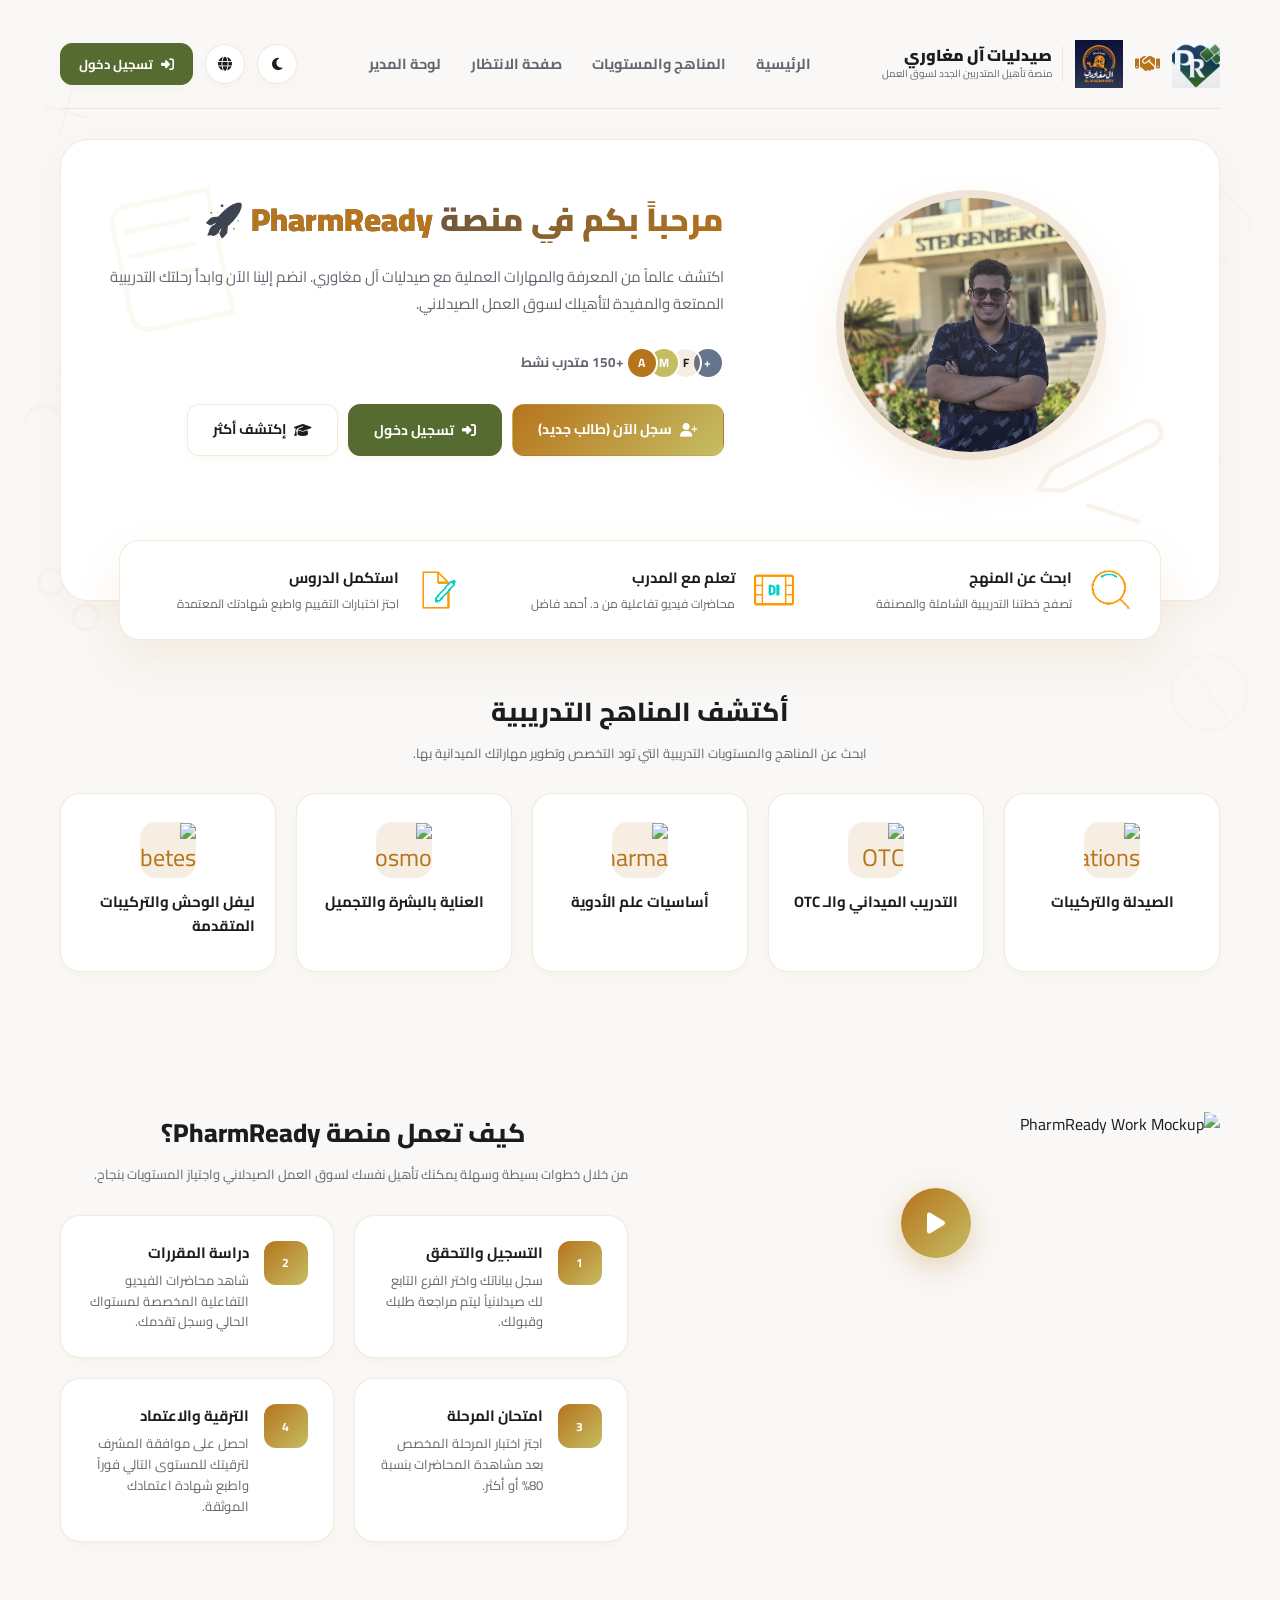
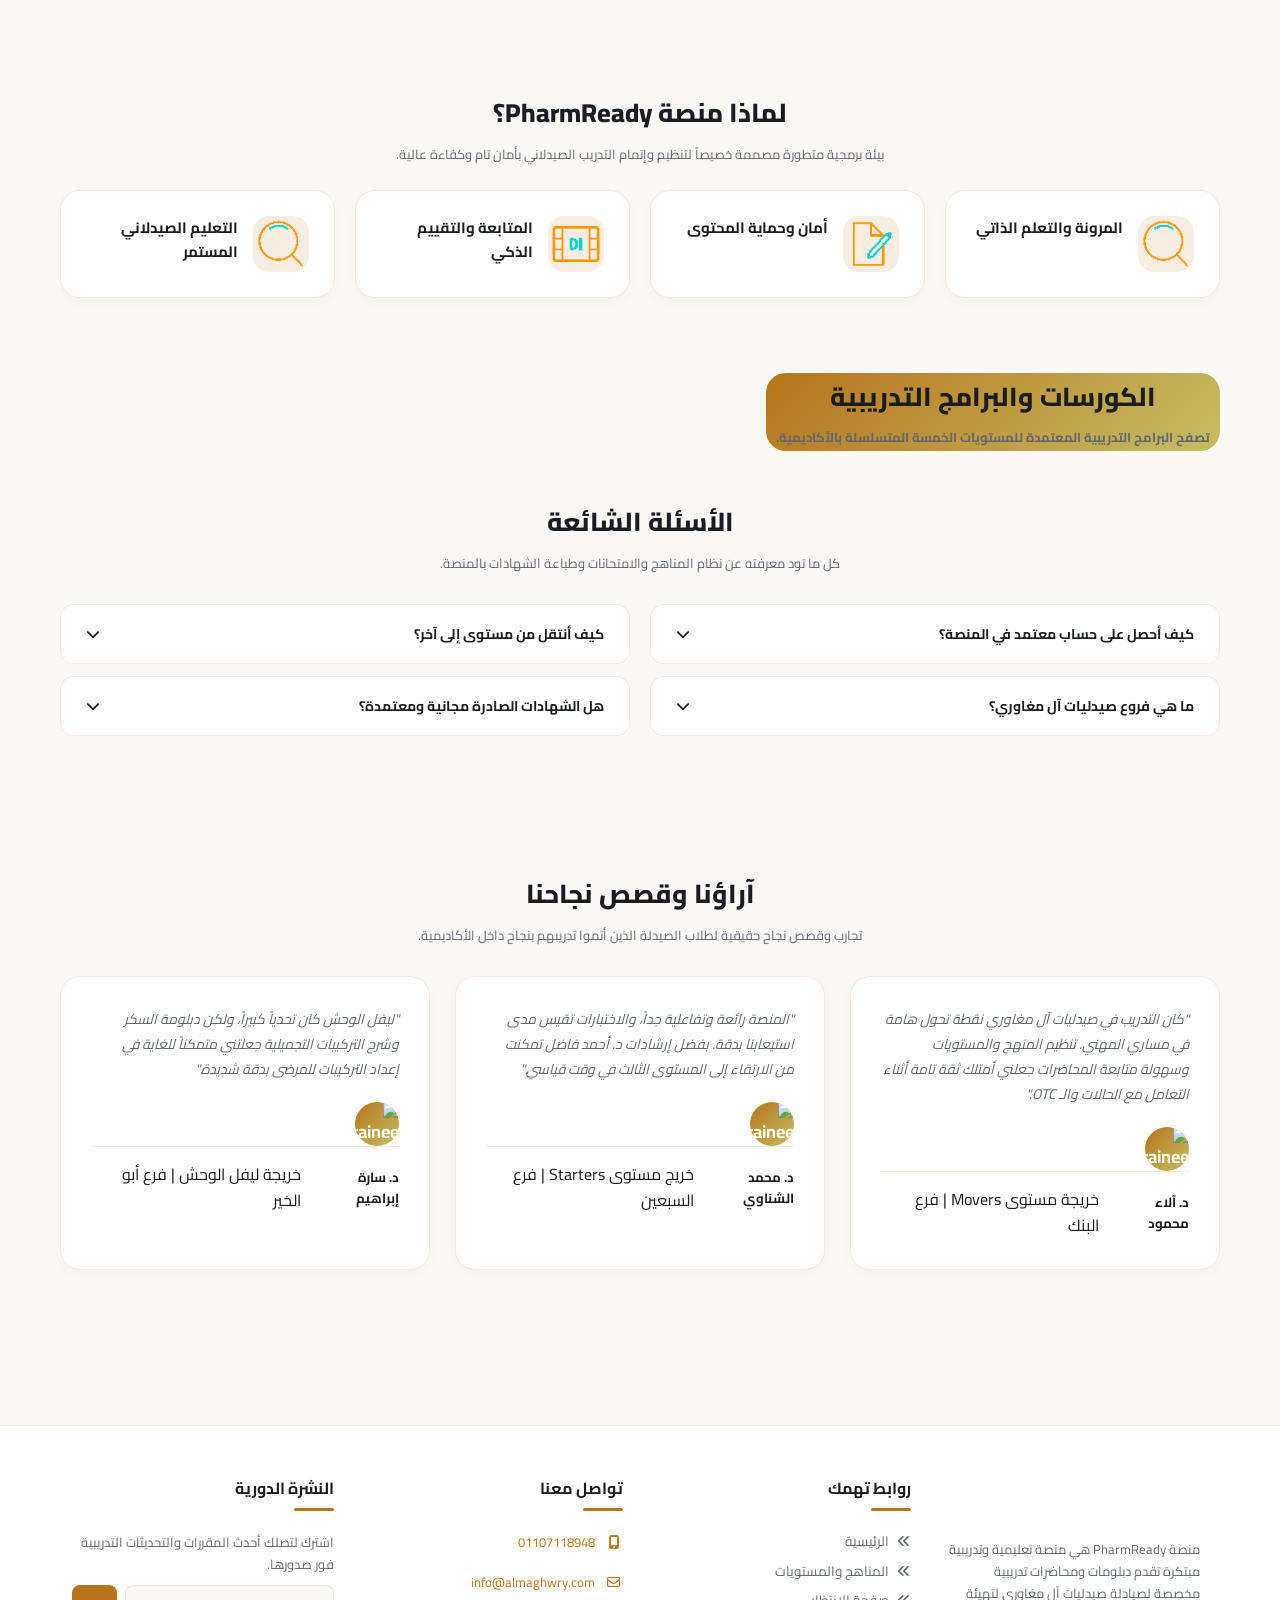
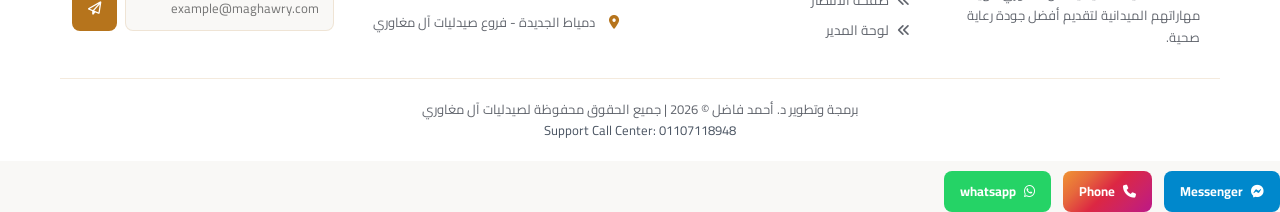
==== commit 14c1581a: "Add files via upload" ====
--- a/index.html
+++ b/index.html
@@ -13,15 +13,6 @@
   <link rel="stylesheet" href="style.css?v=2.0">
 </head>
 <body>
-  <!--==================== Preloader Start ====================-->
-  <div id="loading">
-    <div id="loading-center">
-      <div id="loading-center-absolute">
-        <span class="loader"></span>
-      </div>
-    </div>
-  </div>
-  <!--==================== Preloader End ====================-->
 
   <!-- Floating background design decorations (for empty spaces) -->
   <div class="bg-decorations-wrapper" style="position: absolute; top: 0; left: 0; right: 0; bottom: 0; overflow: hidden; pointer-events: none; z-index: -1;">
@@ -1174,17 +1165,6 @@
         }
       });
     };
-
-    // Hide Preloader on Load
-    window.addEventListener('load', function() {
-      const loader = document.getElementById('loading');
-      if (loader) {
-        loader.classList.add('hide');
-        setTimeout(() => {
-          loader.style.display = 'none';
-        }, 500);
-      }
-    });
   </script>
 </body>
 </html>
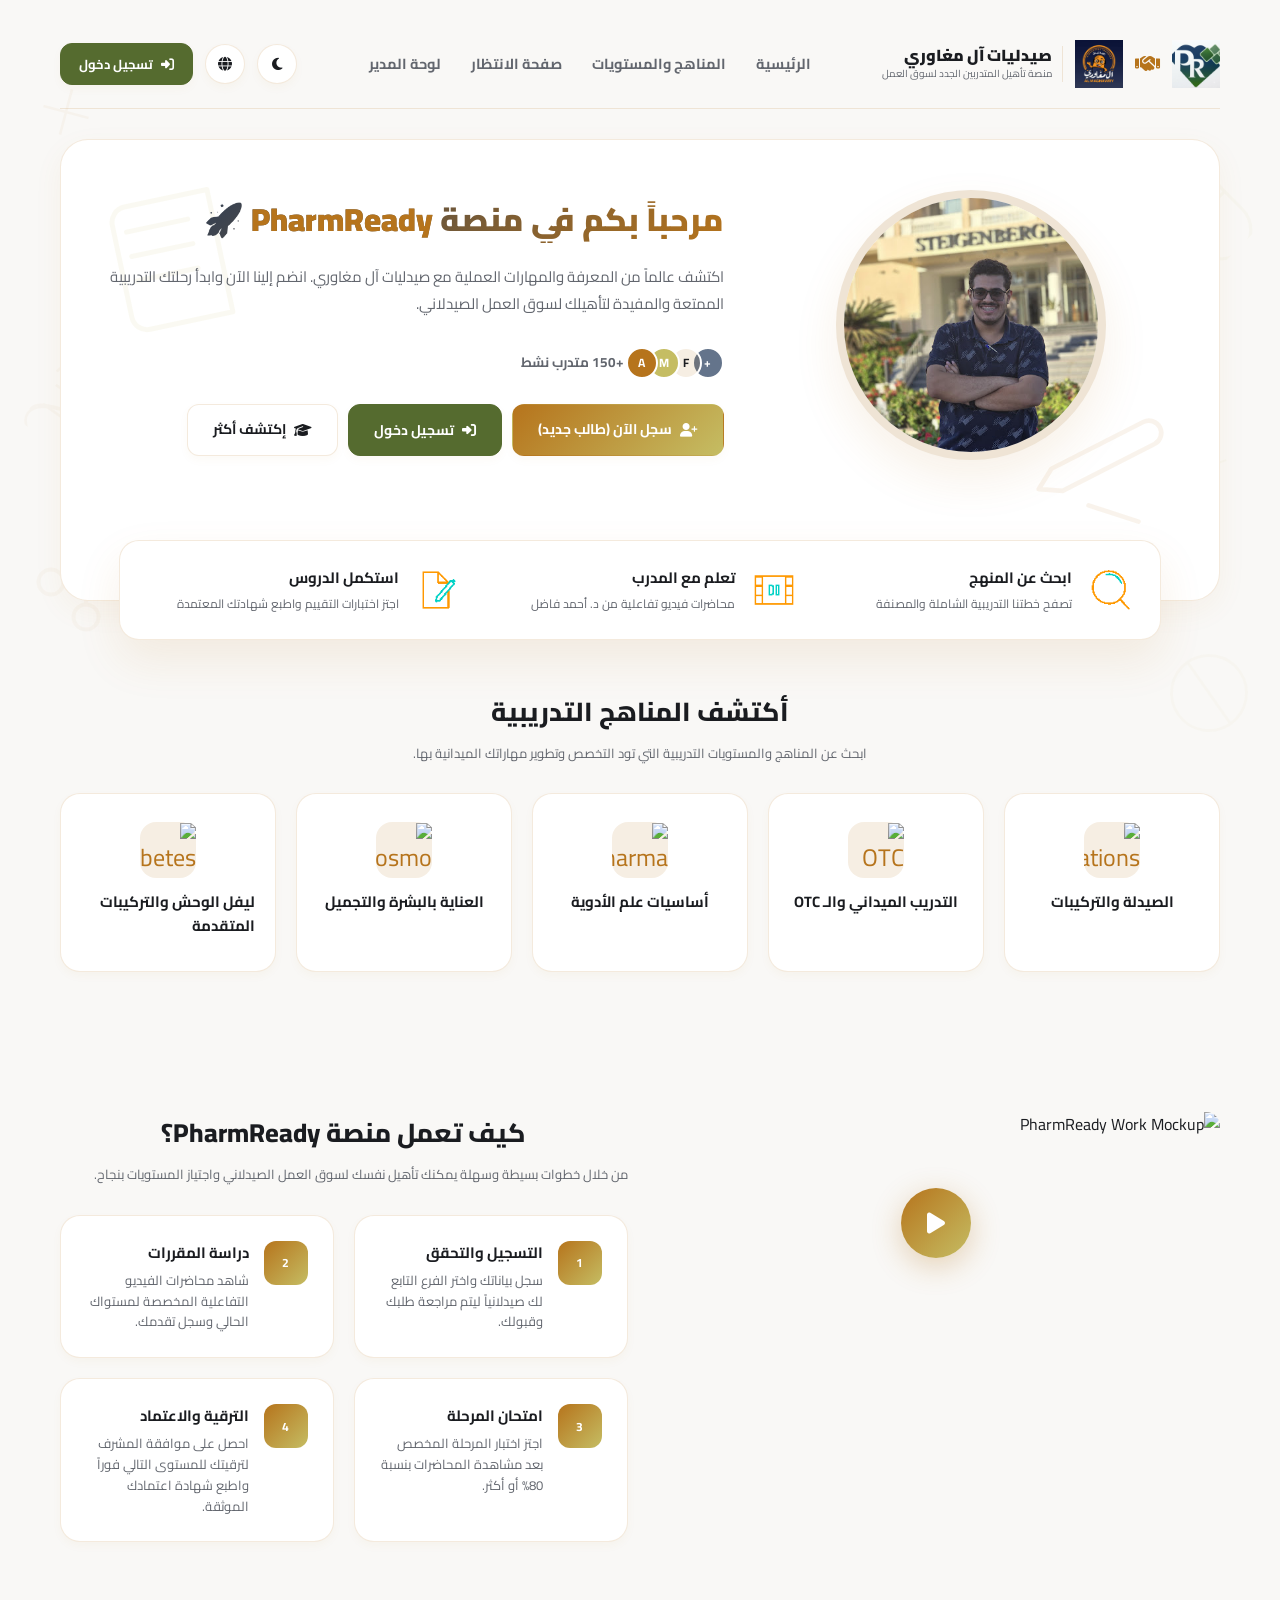
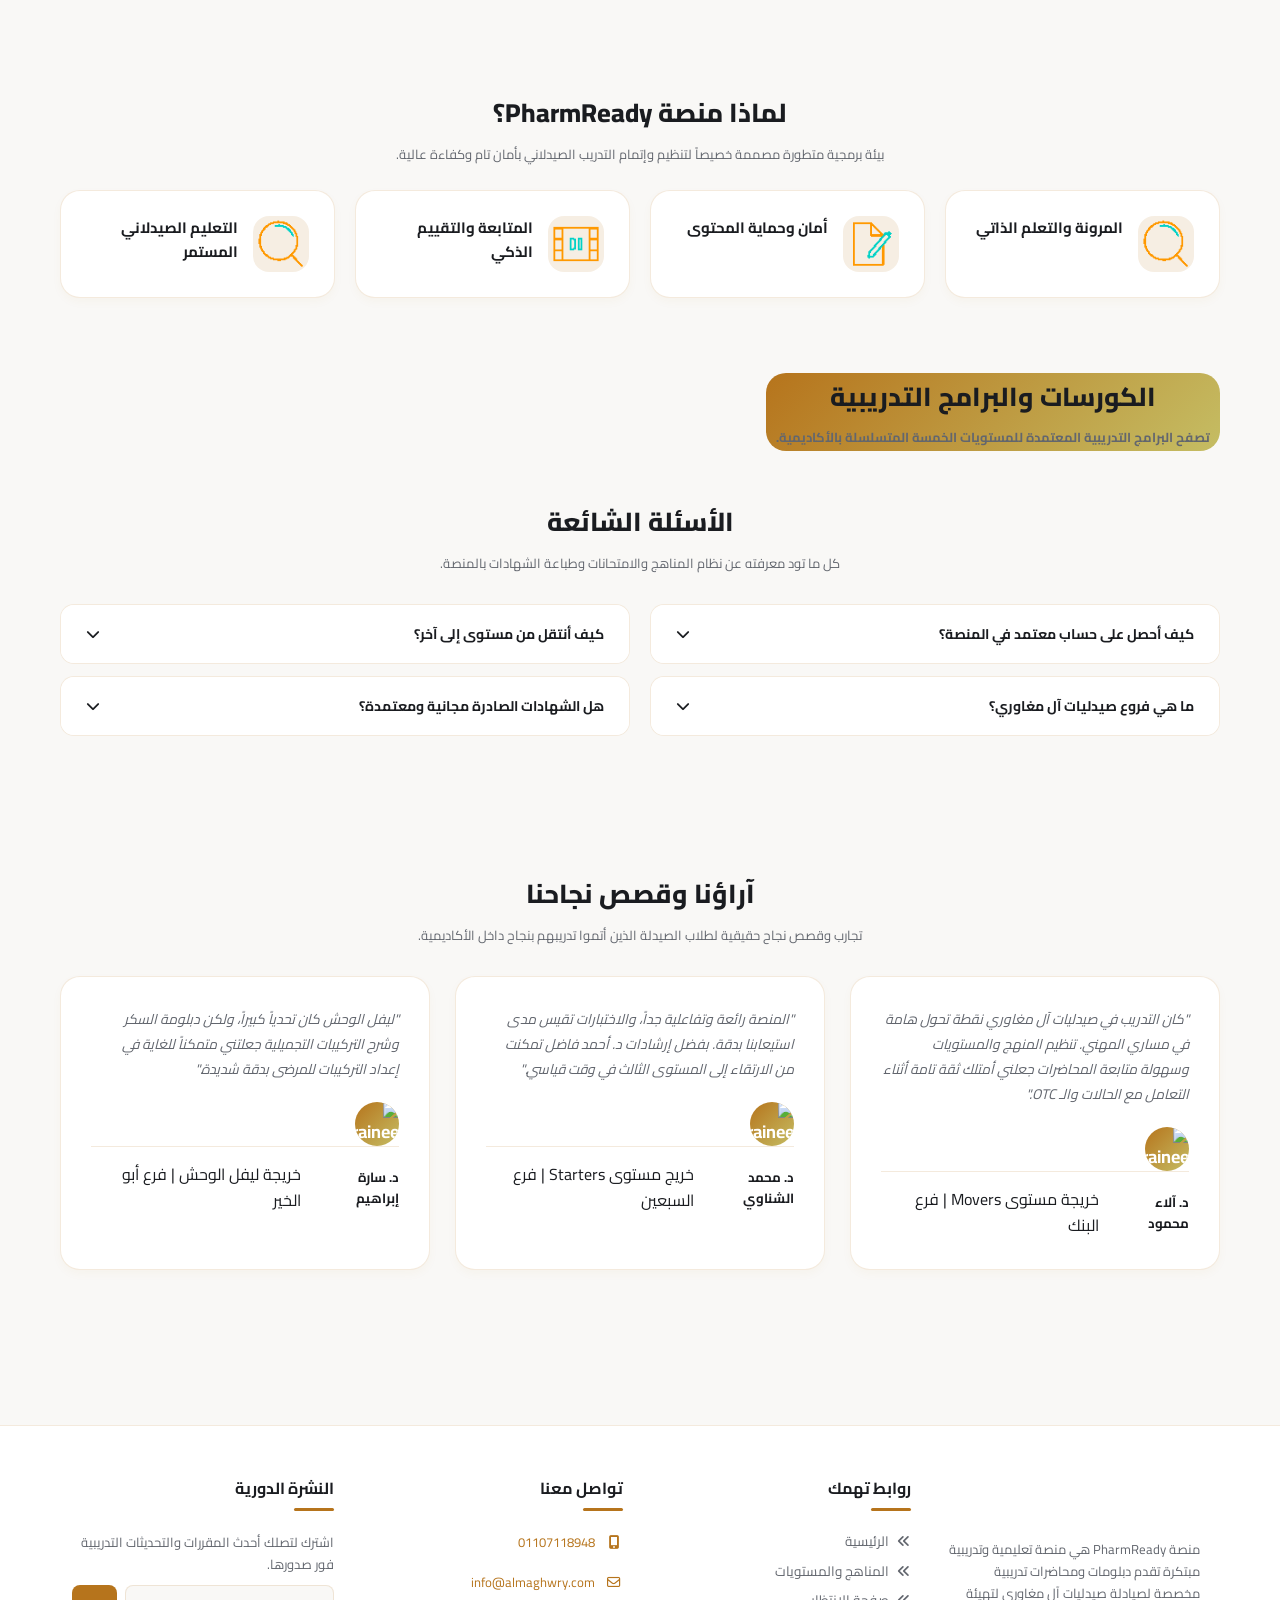
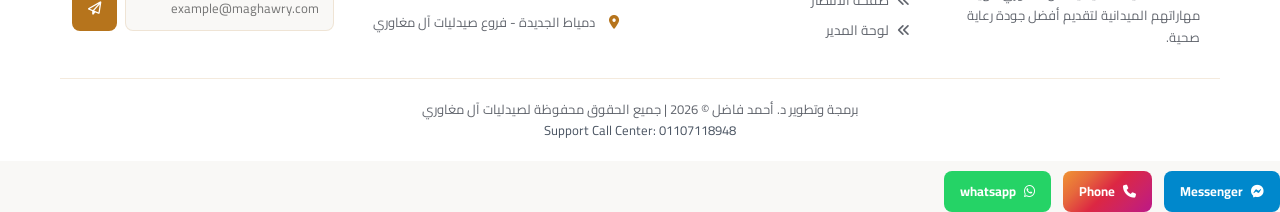
==== commit 74a92205: "Add files via upload" ====
--- a/index.html
+++ b/index.html
@@ -1093,6 +1093,7 @@
           sessionStorage.setItem("admin_role", adminCheck.admin.role);
           sessionStorage.setItem("admin_permissions", adminCheck.admin.permissions);
           sessionStorage.setItem("admin_display_name", adminCheck.admin.displayName || adminCheck.admin.username);
+          sessionStorage.setItem("login_timestamp", Date.now().toString());
 
           showToast(currentLang === "ar"
             ? `👑 مرحباً ${adminCheck.admin.displayName} — جاري التوجيه للوحة التحكم...`
@@ -1103,6 +1104,7 @@
           sessionStorage.setItem("admin_logged_in", "true");
           sessionStorage.setItem("admin_username", cleanUsername);
           sessionStorage.setItem("admin_password", password);
+          sessionStorage.setItem("login_timestamp", Date.now().toString());
           showToast(`👑 مدير معروف: ${cleanUsername}`, "success");
           setTimeout(() => { window.location.href = "admin.html"; }, 1800);
           return;
@@ -1123,6 +1125,7 @@
           sessionStorage.setItem("trainee_name", response.trainee.name);
           sessionStorage.setItem("trainee_branch", response.trainee.branch);
           sessionStorage.setItem("trainee_level", response.trainee.level);
+          sessionStorage.setItem("login_timestamp", Date.now().toString());
 
           const welcomeMsg = currentLang === "ar" 
             ? `🎉 تم تسجيل الدخول بنجاح! مرحباً دكتور: ${response.trainee.name}` 
--- a/style.css
+++ b/style.css
@@ -2526,3 +2526,10 @@
   background: var(--color-primary);
   color: #fff;
 }
+
+/* Disable all animations and transitions globally for speed and CPU relief */
+*, *::before, *::after {
+  animation: none !important;
+  transition: none !important;
+}
+
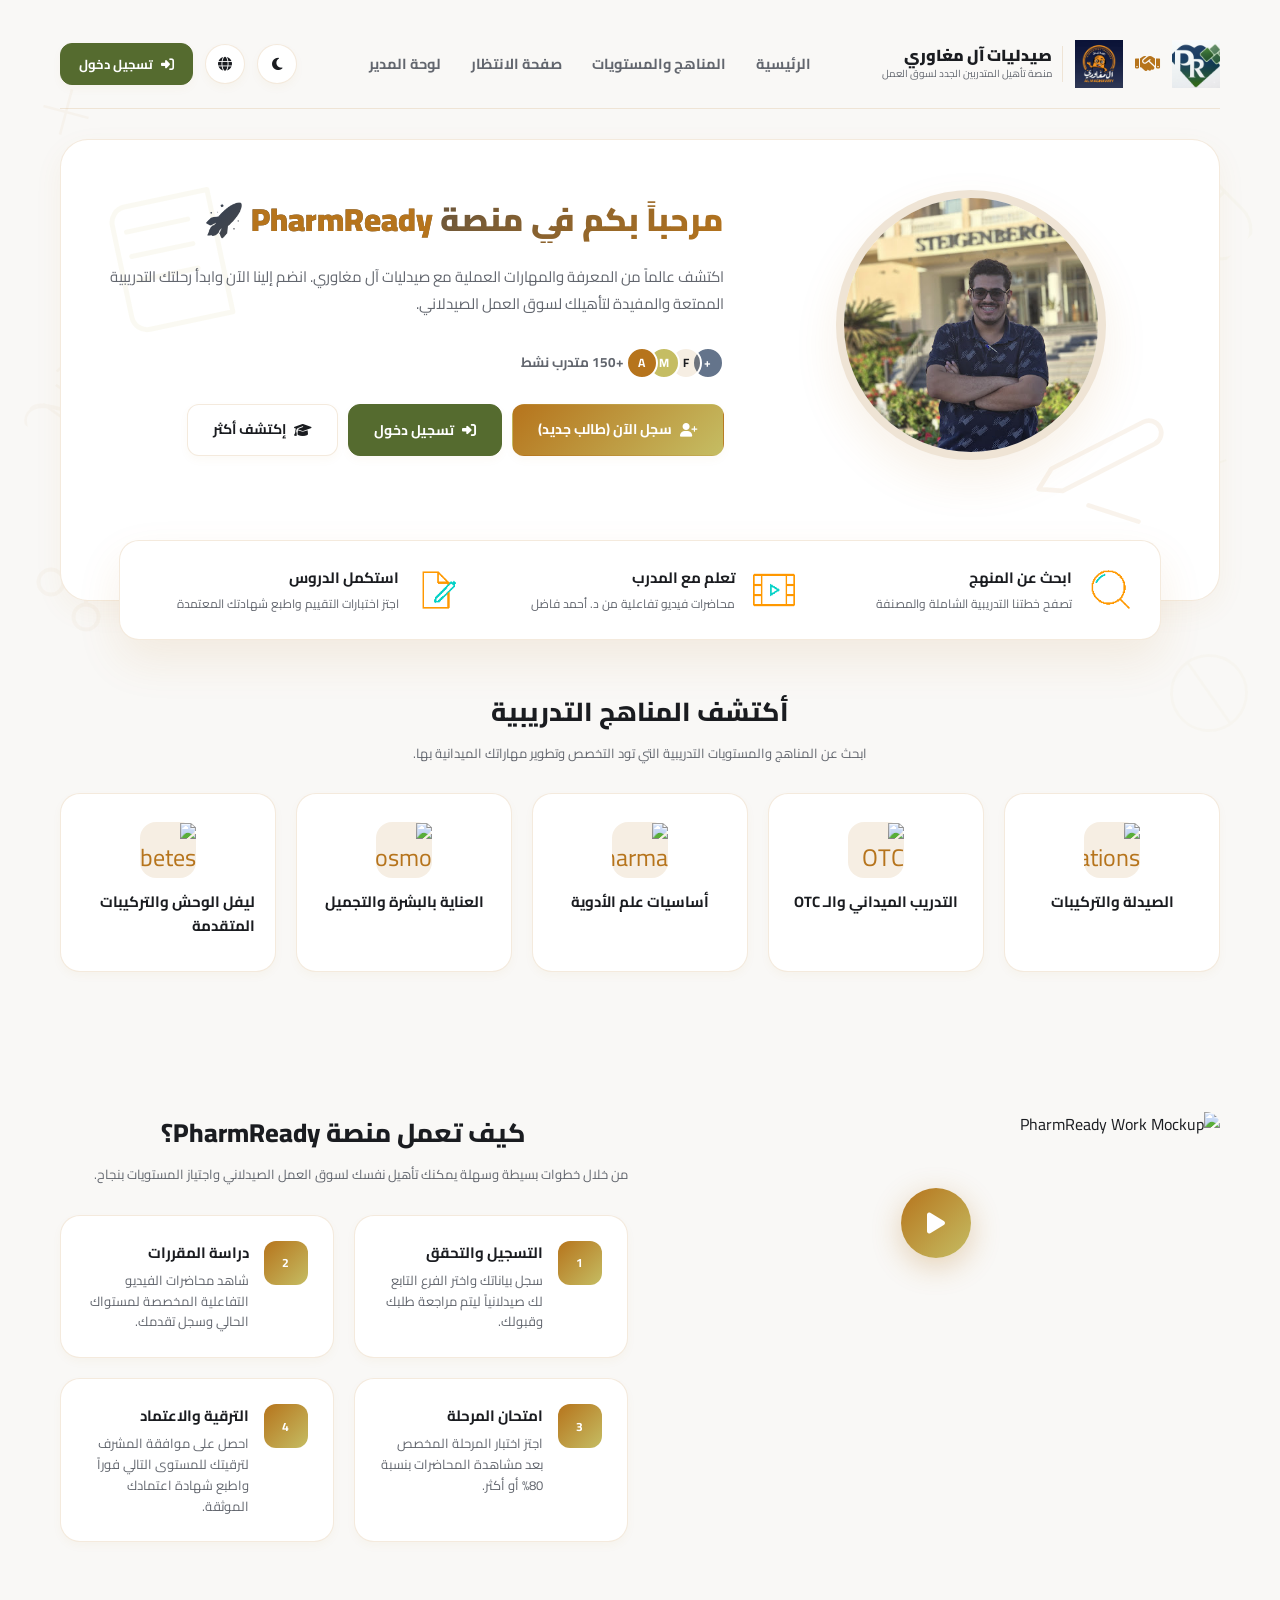
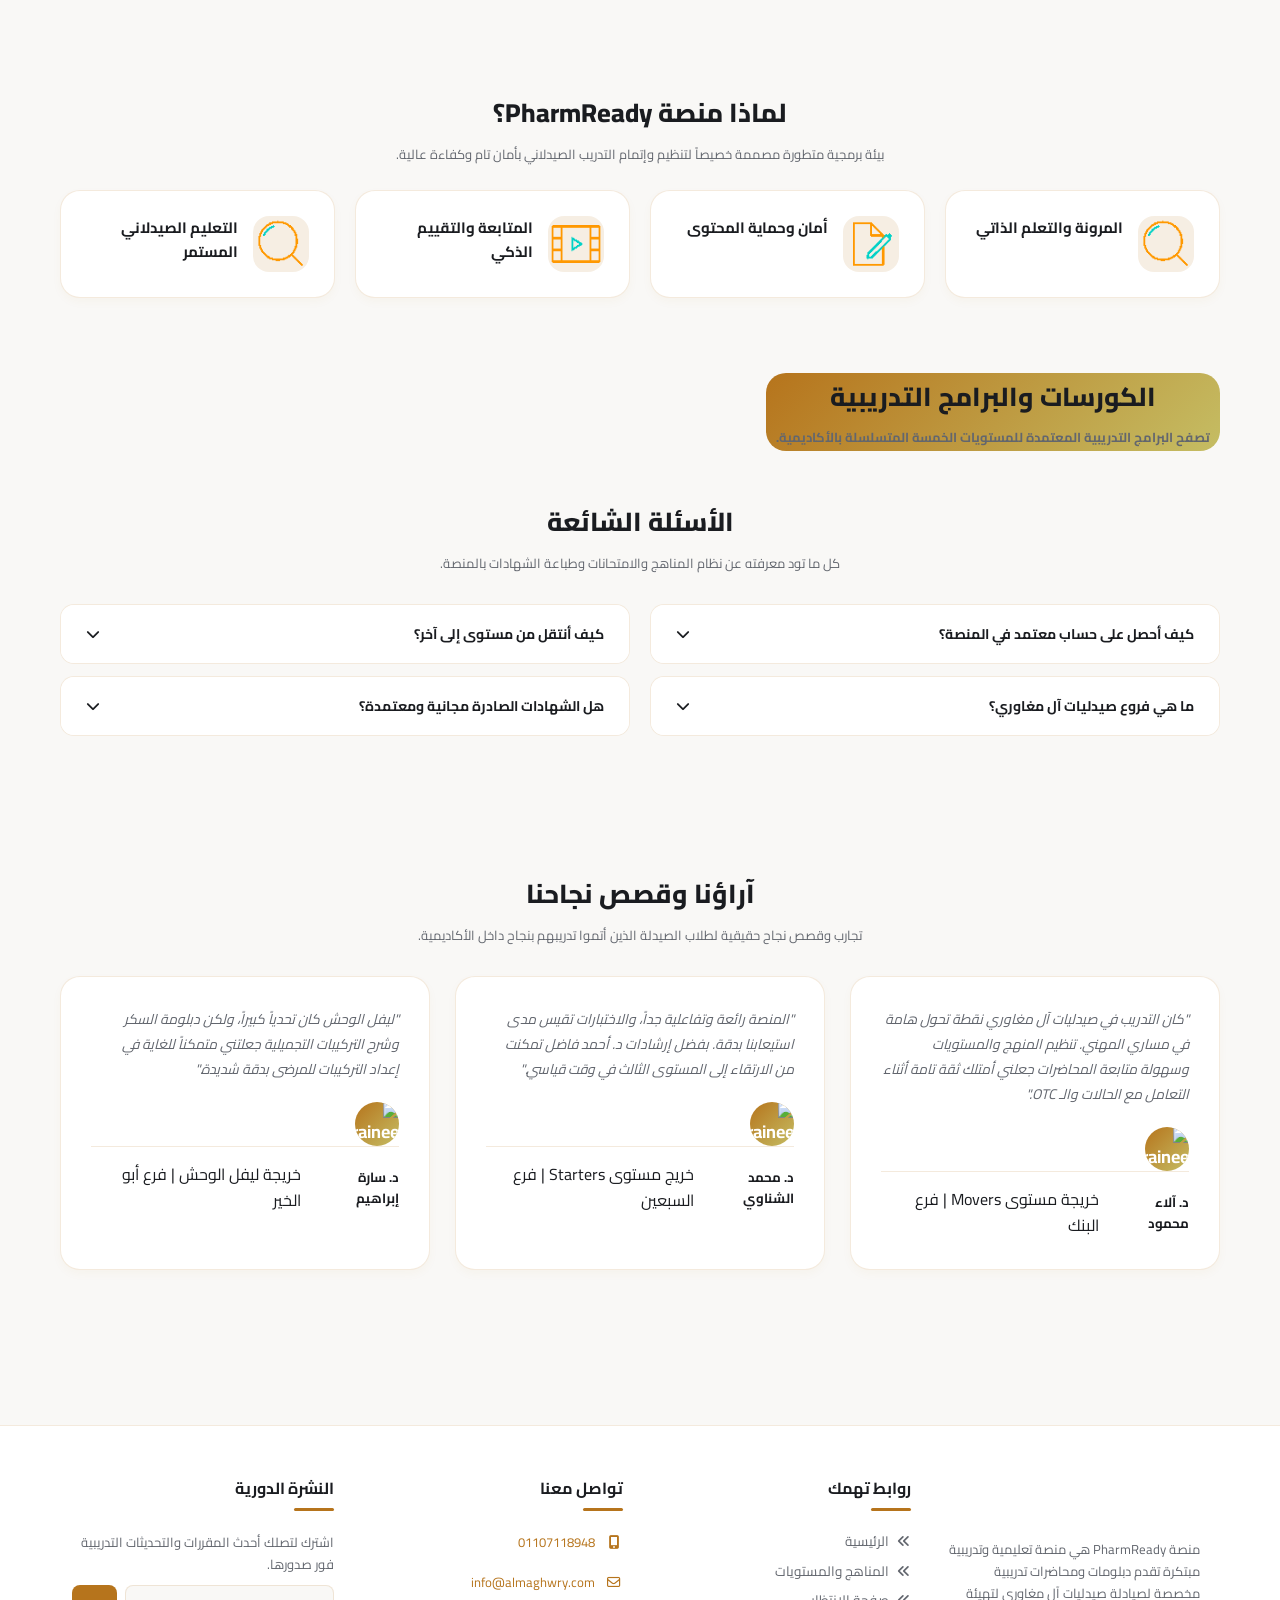
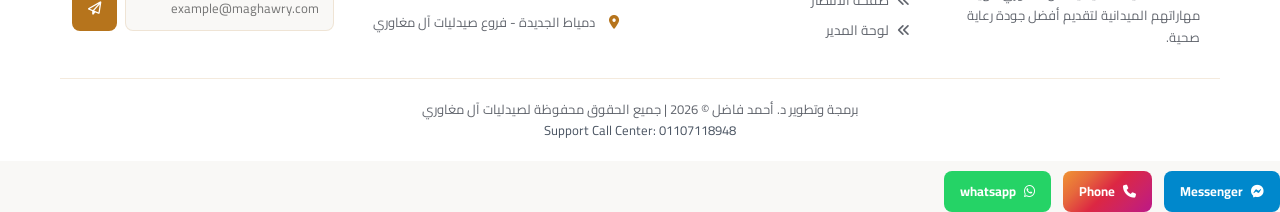
==== commit 7a3aaefd: "Add files via upload" ====
--- a/index.html
+++ b/index.html
@@ -611,7 +611,7 @@
 
   <!-- Scripts -->
   <script src="https://cdn.jsdelivr.net/npm/@supabase/supabase-js@2"></script>
-  <script src="config.js"></script>
+  <script src="config.js?v=2.1"></script>
   <script>
     // Translation dictionary for Trainee login page
     const langData = {
--- a/style.css
+++ b/style.css
@@ -2527,9 +2527,3 @@
   color: #fff;
 }
 
-/* Disable all animations and transitions globally for speed and CPU relief */
-*, *::before, *::after {
-  animation: none !important;
-  transition: none !important;
-}
-
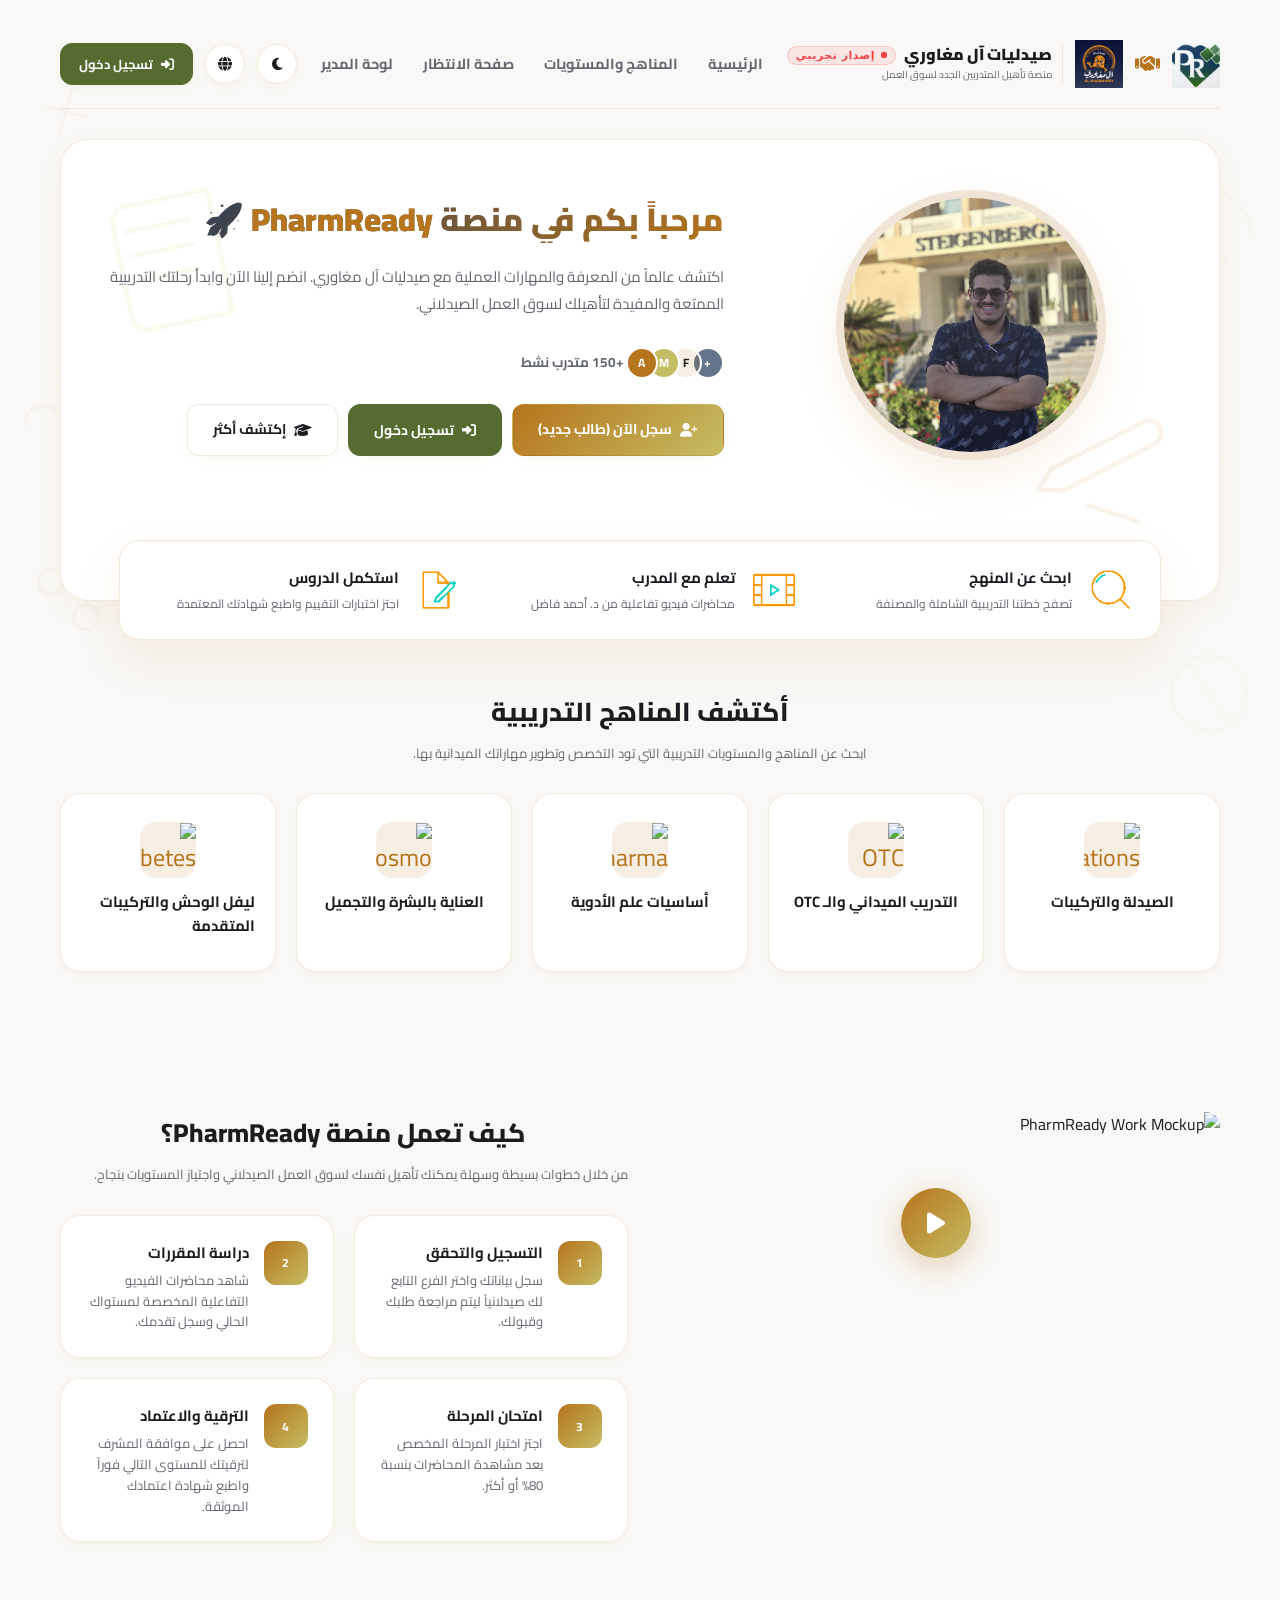
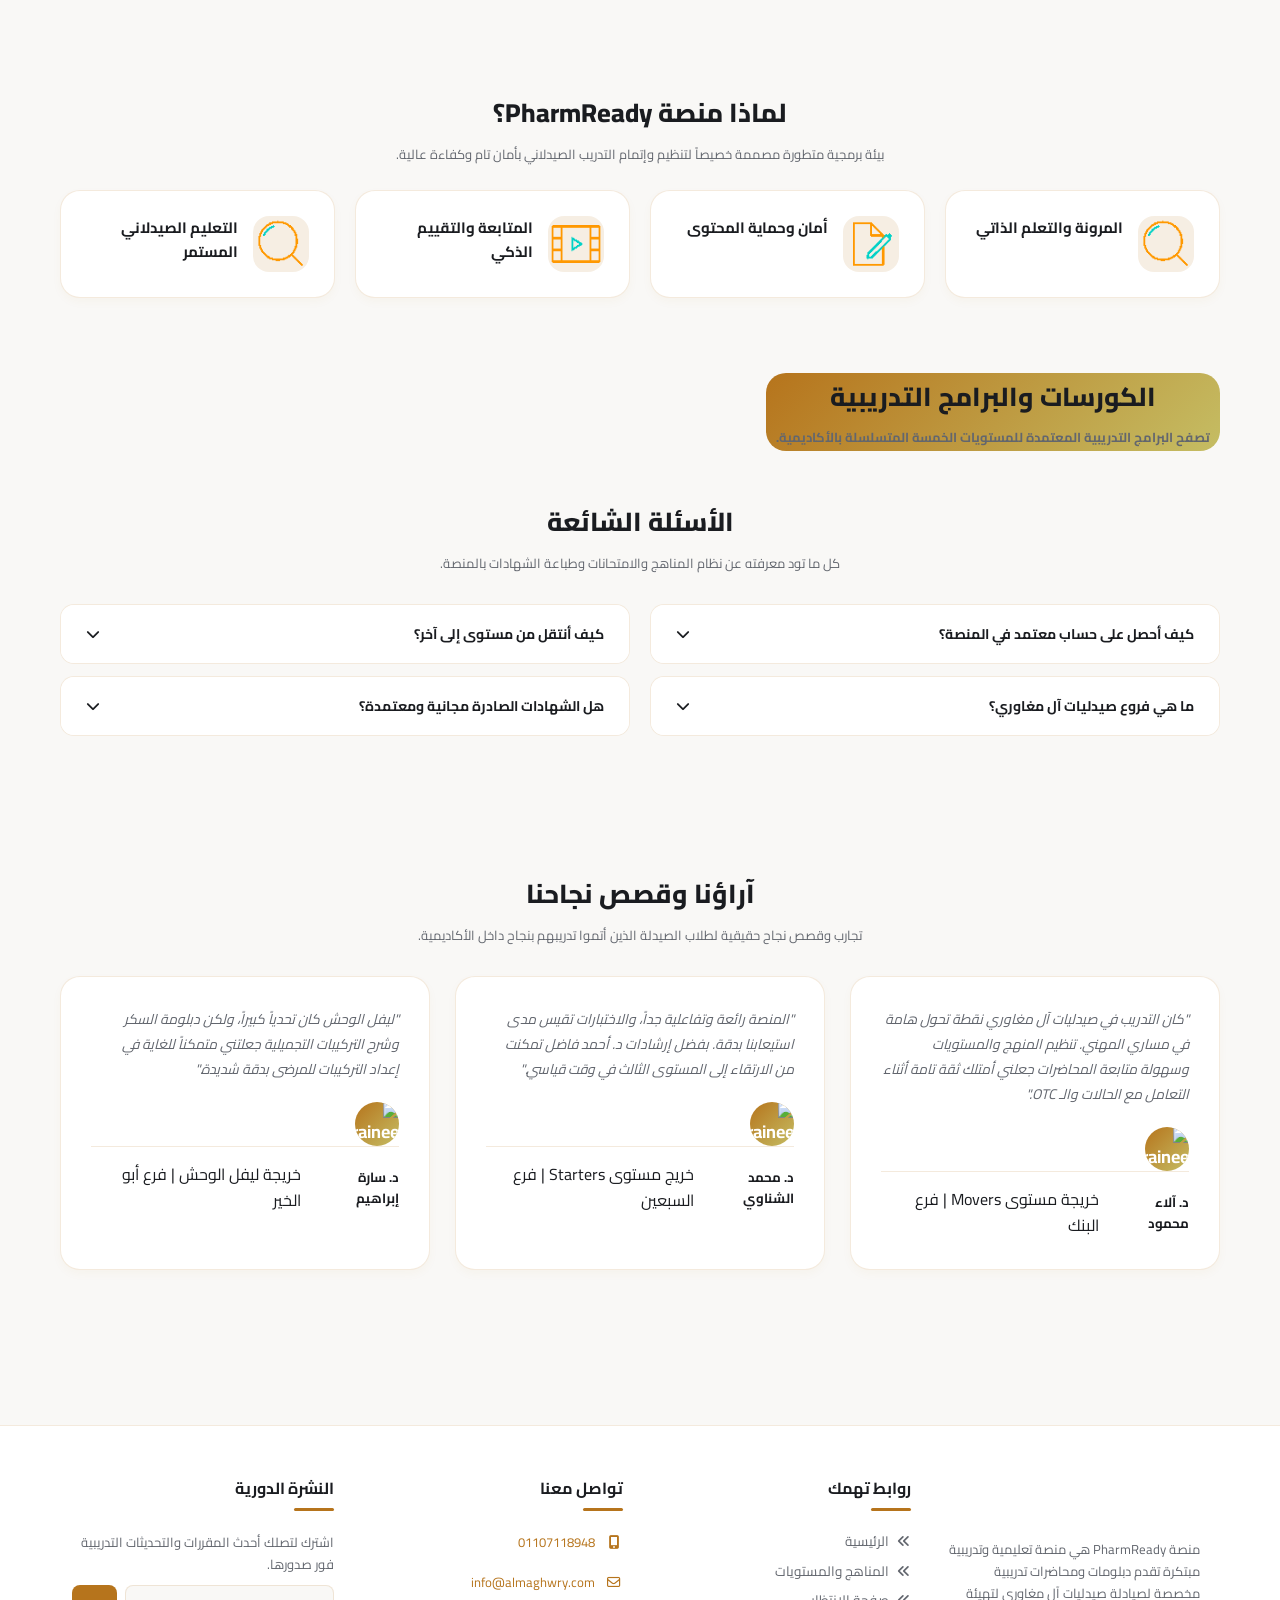
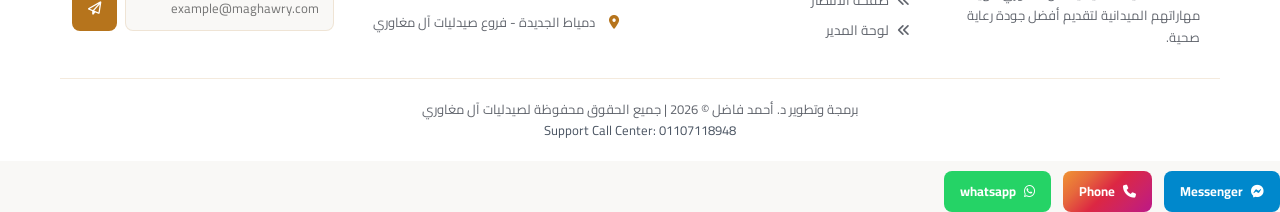
==== commit 424a0a91: "Add files via upload" ====
--- a/index.html
+++ b/index.html
@@ -63,7 +63,10 @@
         <i class="fa-solid fa-handshake" style="font-size: 20px; color: var(--color-primary); margin: 0 4px;"></i>
         <img src="logo.png" alt="شعار صيدليات آل مغاوري" class="logo-img" style="height: 48px; max-height: 48px; width: auto; object-fit: contain;">
         <div style="border-right: 1px solid var(--border-color); padding-right: 10px; margin-right: 4px;">
-          <h1 data-i18n="logo_title" style="margin: 0; font-size: 16px; font-weight: 900; line-height: 1.2;">صيدليات آل مغاوري &amp; PharmReady</h1>
+          <div style="display: flex; align-items: center; gap: 8px; flex-wrap: wrap; margin-bottom: 2px;">
+            <h1 data-i18n="logo_title" style="margin: 0; font-size: 16px; font-weight: 900; line-height: 1.2;">صيدليات آل مغاوري &amp; PharmReady</h1>
+            <span class="beta-badge"><span class="pulse-dot"></span>إصدار تجريبي</span>
+          </div>
           <p data-i18n="logo_sub" style="font-size: 10px; margin: 0; color: var(--text-muted);">منصة تأهيل المتدربين الجدد لسوق العمل</p>
         </div>
       </div>
--- a/style.css
+++ b/style.css
@@ -2527,3 +2527,53 @@
   color: #fff;
 }
 
+/* Beta Version Badge with Pulsing Red Dot */
+.beta-badge {
+  display: inline-flex;
+  align-items: center;
+  gap: 6px;
+  background: rgba(239, 68, 68, 0.1);
+  color: #ef4444;
+  border: 1px solid rgba(239, 68, 68, 0.2);
+  padding: 3px 8px;
+  border-radius: 9999px;
+  font-size: 11px;
+  font-weight: bold;
+  letter-spacing: 0.5px;
+  vertical-align: middle;
+  line-height: 1;
+  font-family: system-ui, -apple-system, sans-serif;
+  direction: rtl;
+}
+
+.pulse-dot {
+  width: 6px;
+  height: 6px;
+  background-color: #ef4444;
+  border-radius: 50%;
+  position: relative;
+  display: inline-block;
+}
+
+.pulse-dot::after {
+  content: '';
+  width: 100%;
+  height: 100%;
+  background-color: #ef4444;
+  border-radius: 50%;
+  position: absolute;
+  top: 0; left: 0;
+  animation: pulse-animation 1.5s infinite ease-out;
+}
+
+@keyframes pulse-animation {
+  0% {
+    transform: scale(1);
+    opacity: 1;
+  }
+  100% {
+    transform: scale(3.5);
+    opacity: 0;
+  }
+}
+
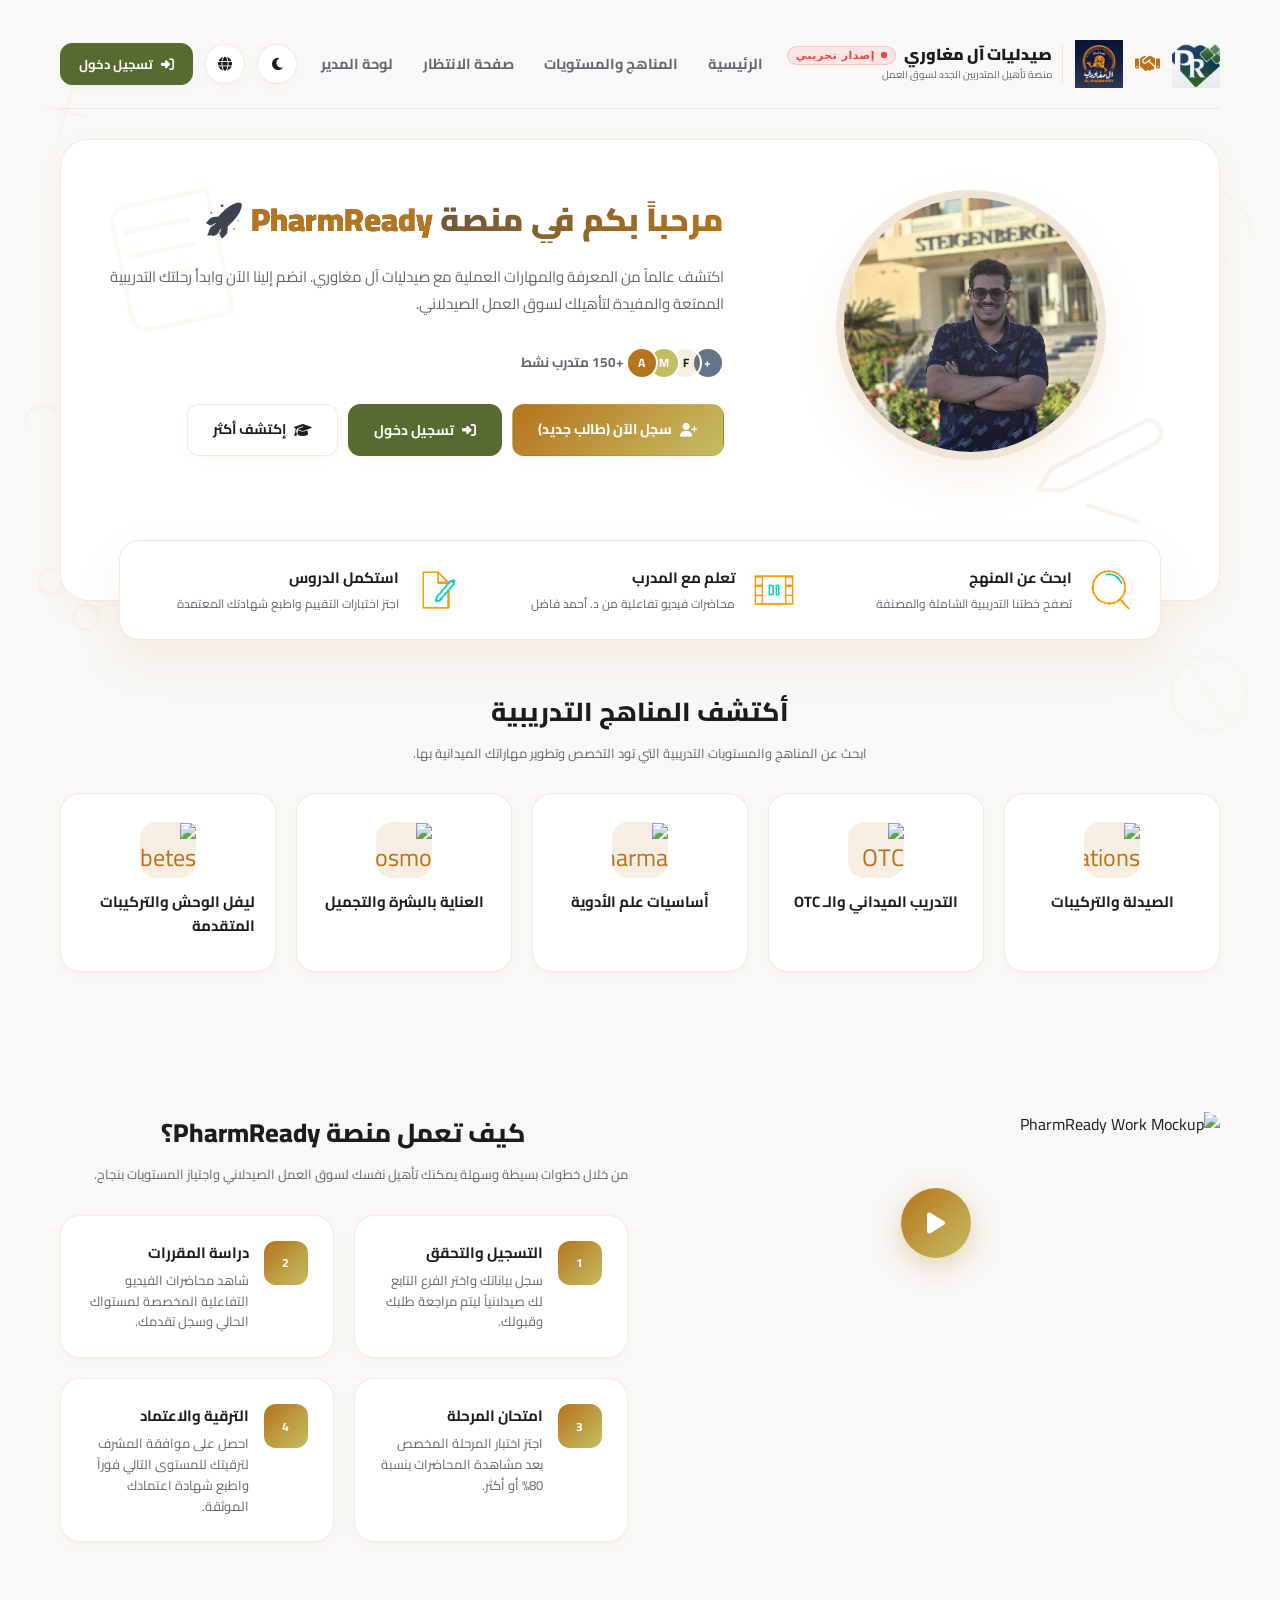
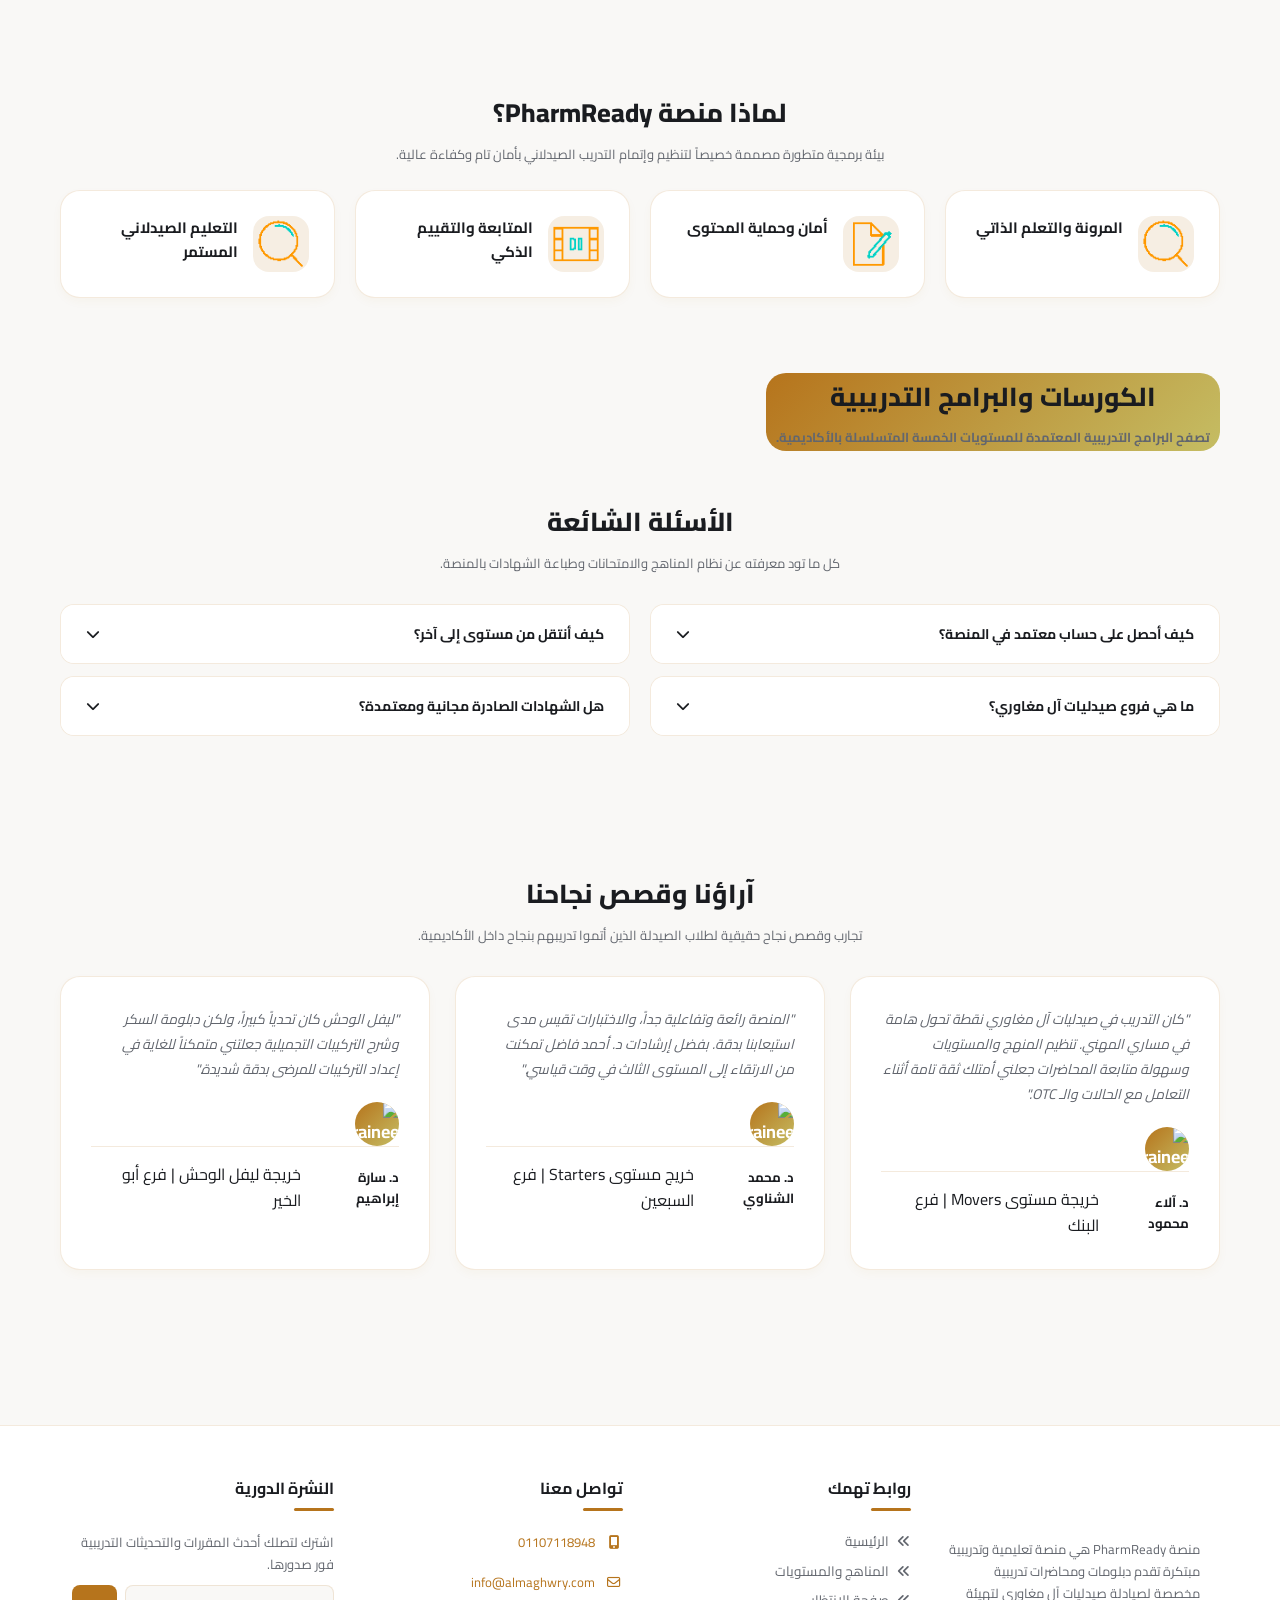
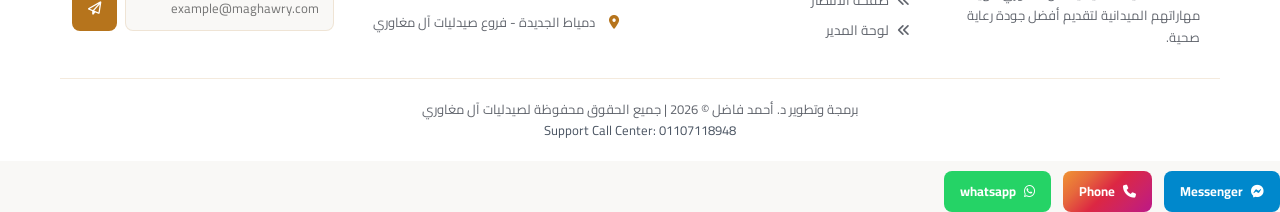
==== commit ca21737e: "Add files via upload" ====
--- a/index.html
+++ b/index.html
@@ -11,6 +11,7 @@
   <!-- FontAwesome Icons -->
   <link rel="stylesheet" href="https://cdnjs.cloudflare.com/ajax/libs/font-awesome/6.4.0/css/all.min.css">
   <link rel="stylesheet" href="style.css?v=2.0">
+  <link rel="manifest" href="manifest.json">
 </head>
 <body>
 
@@ -1171,6 +1172,15 @@
         }
       });
     };
+
+    // Register Service Worker for PWA
+    if ('serviceWorker' in navigator) {
+      window.addEventListener('load', () => {
+        navigator.serviceWorker.register('service-worker.js')
+          .then(reg => console.log('SW registered:', reg.scope))
+          .catch(err => console.log('SW registration failed:', err));
+      });
+    }
   </script>
 </body>
 </html>
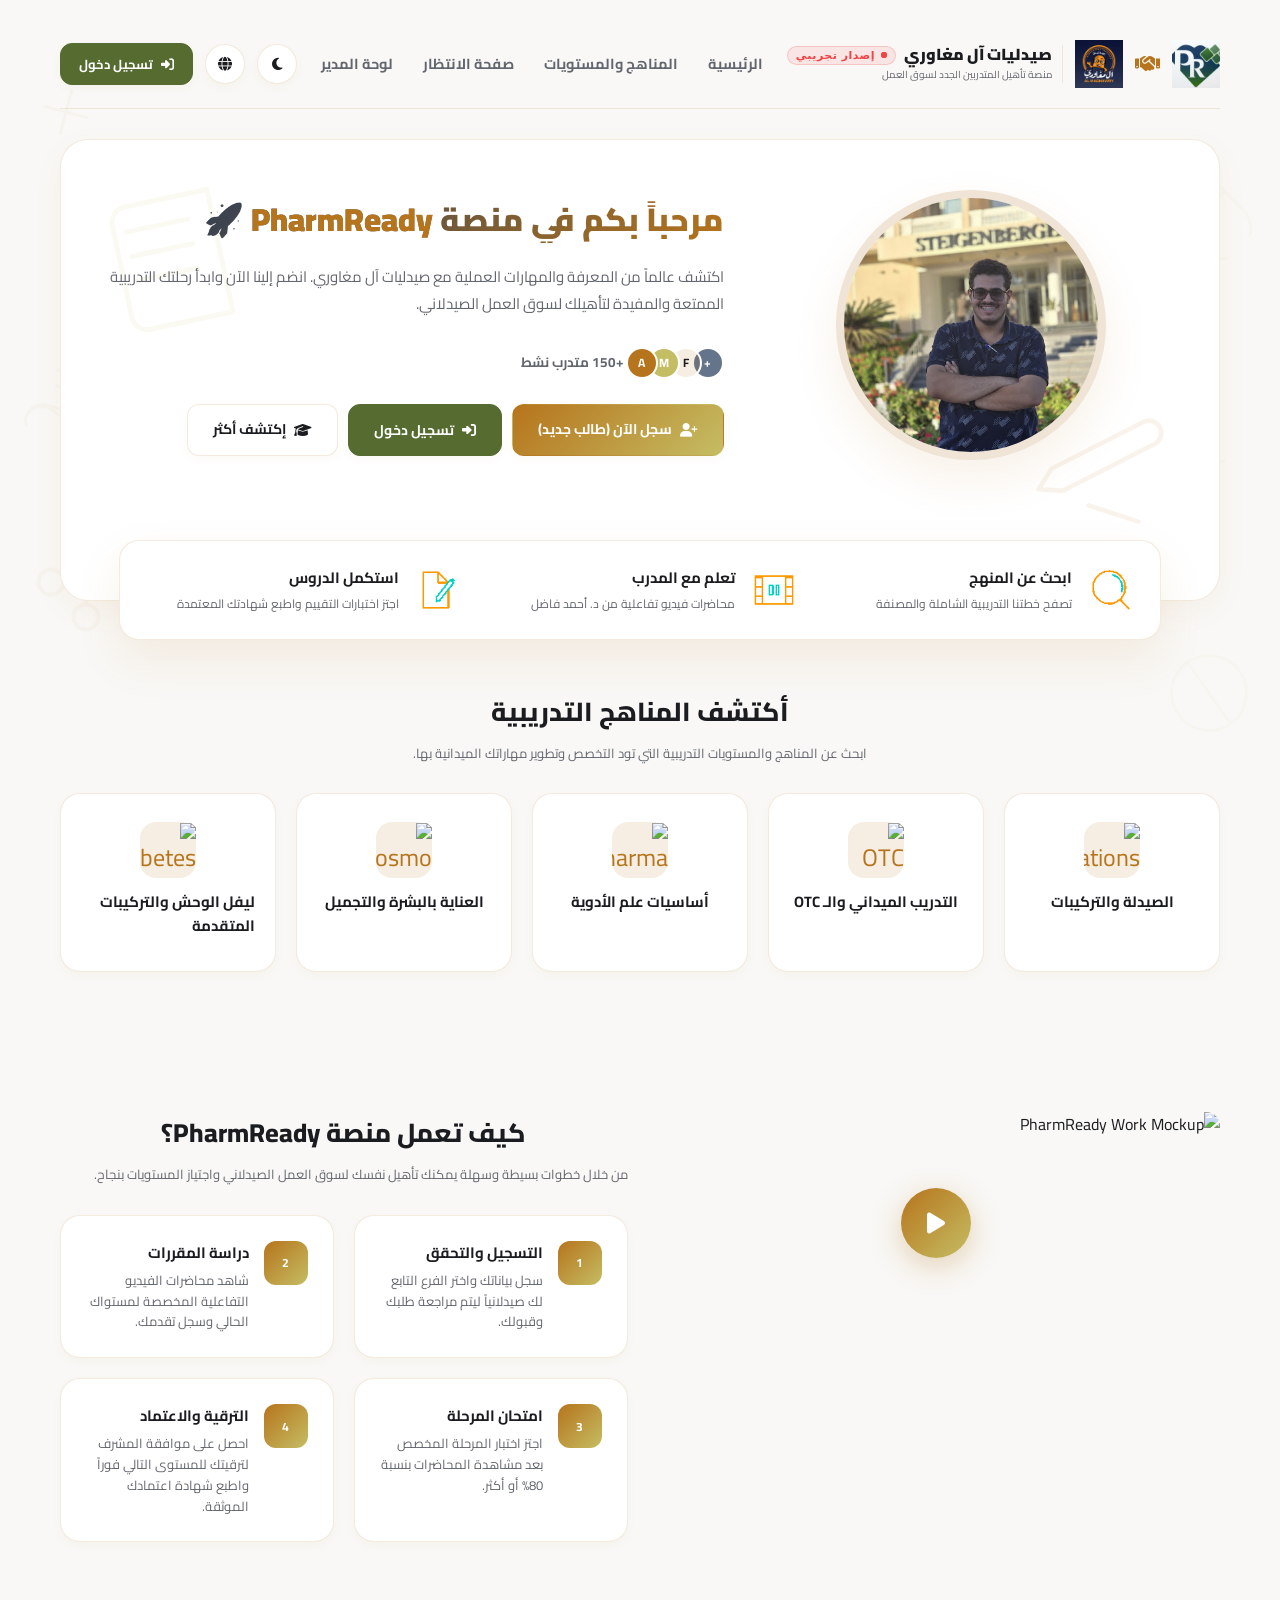
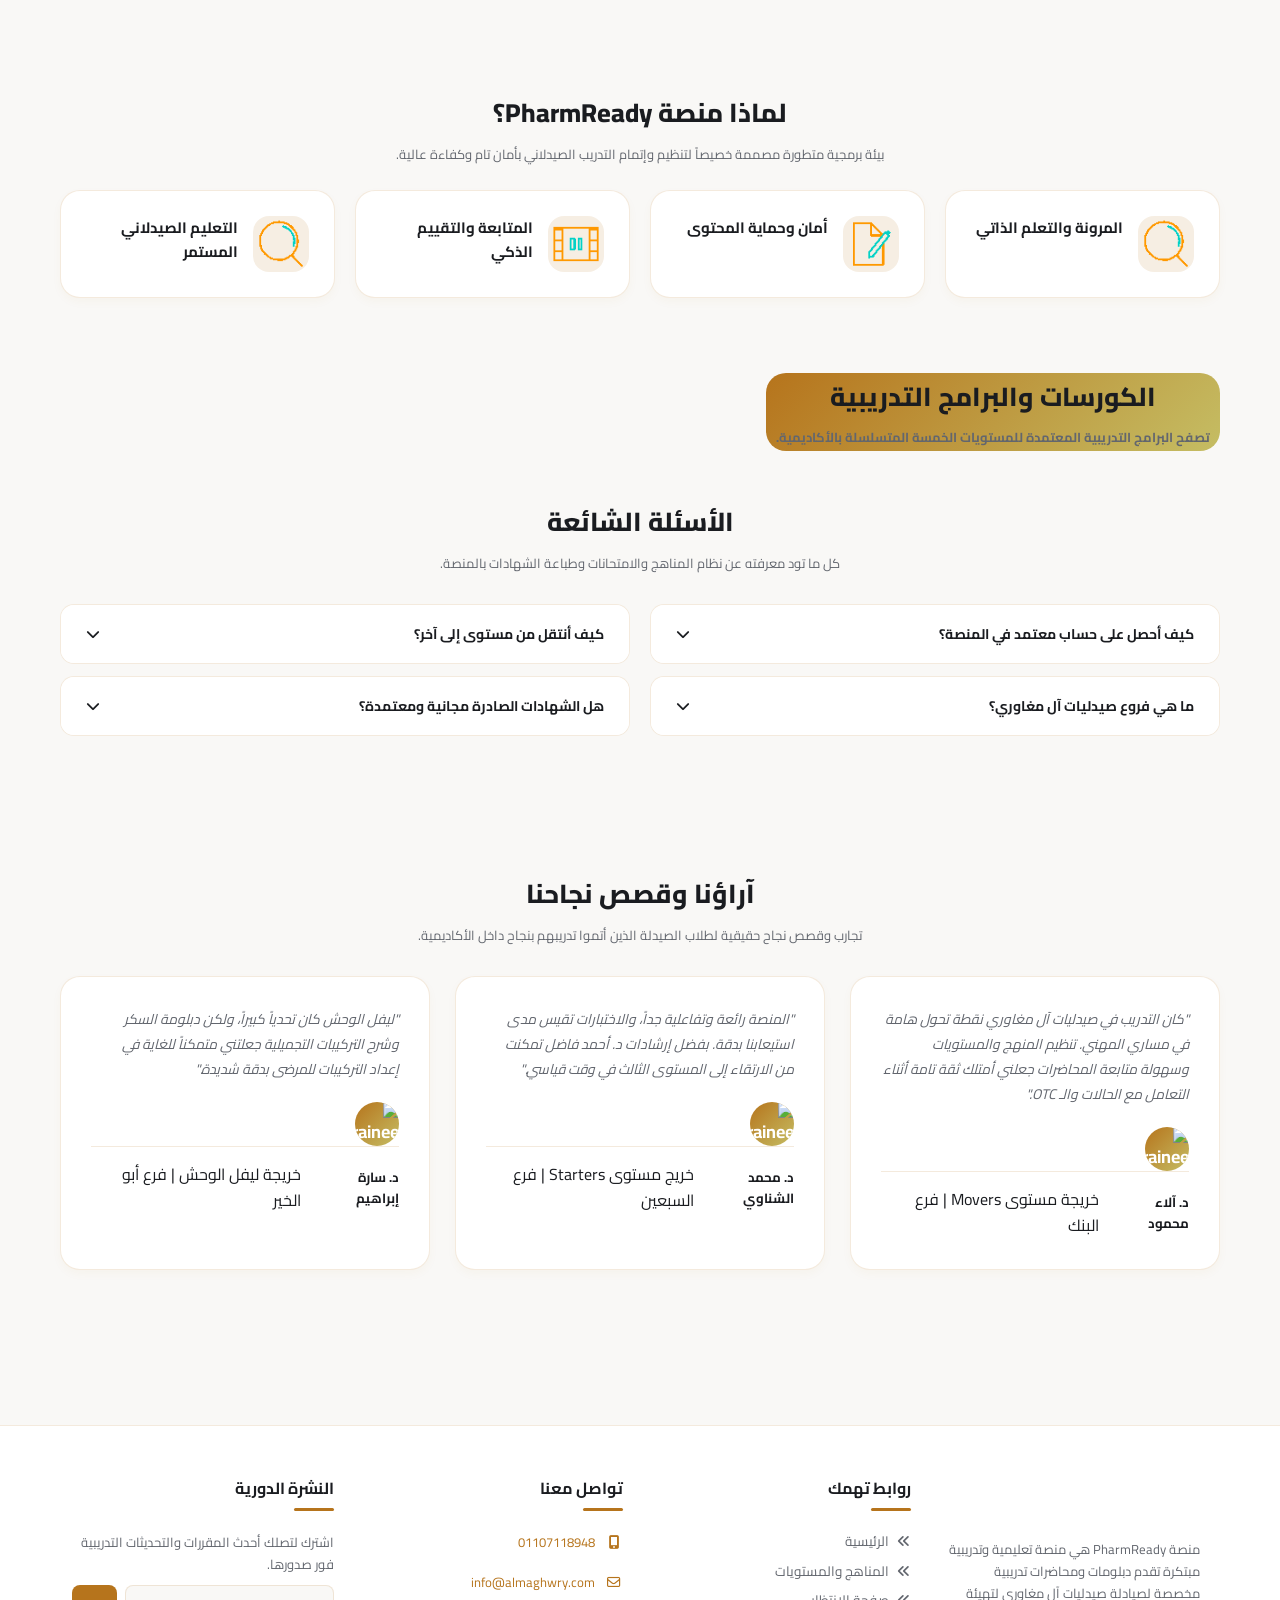
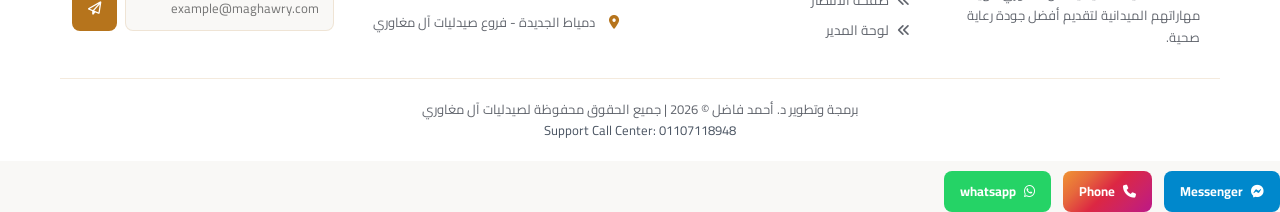
==== commit 478b3a37: "Add files via upload" ====
--- a/index.html
+++ b/index.html
@@ -152,7 +152,7 @@
         <!-- Col 1 -->
         <div class="feature-col">
           <div class="feature-col-icon" style="background: none; width: 48px; height: 48px;">
-            <img src="feat_search.gif" alt="Search Syllabus" style="width: 100%; height: 100%; object-fit: contain;">
+            <img src="feat_search.gif" alt="Search Syllabus" style="width: 100%; height: 100%; object-fit: contain;" loading="lazy">
           </div>
           <div class="feature-col-content">
             <h4 data-i18n="feat_1_title">ابحث عن المنهج</h4>
@@ -163,7 +163,7 @@
         <!-- Col 2 -->
         <div class="feature-col">
           <div class="feature-col-icon" style="background: none; width: 48px; height: 48px;">
-            <img src="feat_teacher.gif" alt="Learn with Trainer" style="width: 100%; height: 100%; object-fit: contain;">
+            <img src="feat_teacher.gif" alt="Learn with Trainer" style="width: 100%; height: 100%; object-fit: contain;" loading="lazy">
           </div>
           <div class="feature-col-content">
             <h4 data-i18n="feat_2_title">تعلم مع المدرب</h4>
@@ -174,7 +174,7 @@
         <!-- Col 3 -->
         <div class="feature-col">
           <div class="feature-col-icon" style="background: none; width: 48px; height: 48px;">
-            <img src="feat_lessons.gif" alt="Complete Exams" style="width: 100%; height: 100%; object-fit: contain;">
+            <img src="feat_lessons.gif" alt="Complete Exams" style="width: 100%; height: 100%; object-fit: contain;" loading="lazy">
           </div>
           <div class="feature-col-content">
             <h4 data-i18n="feat_3_title">استكمل الدروس</h4>
@@ -197,7 +197,7 @@
         
         <a href="#popular-courses-sec" class="category-card" onclick="filterCategory('level-0');">
           <div class="icon-wrap">
-            <img src="https://images.unsplash.com/photo-1576091160550-2173dba999ef?w=80&auto=format&fit=crop&q=60" alt="Formulations">
+            <img src="https://images.unsplash.com/photo-1576091160550-2173dba999ef?w=80&auto=format&fit=crop&q=60" alt="Formulations" loading="lazy">
           </div>
           <div class="content-wrap">
             <h6 class="title" data-i18n="cat_form">الصيدلة والتركيبات</h6>
@@ -206,7 +206,7 @@
 
         <a href="#popular-courses-sec" class="category-card" onclick="filterCategory('level-1');">
           <div class="icon-wrap">
-            <img src="https://images.unsplash.com/photo-1584308666744-24d5c474f2ae?w=80&auto=format&fit=crop&q=60" alt="OTC">
+            <img src="https://images.unsplash.com/photo-1584308666744-24d5c474f2ae?w=80&auto=format&fit=crop&q=60" alt="OTC" loading="lazy">
           </div>
           <div class="content-wrap">
             <h6 class="title" data-i18n="cat_otc">التدريب الميداني والـ OTC</h6>
@@ -215,7 +215,7 @@
 
         <a href="#popular-courses-sec" class="category-card" onclick="filterCategory('level-2');">
           <div class="icon-wrap">
-            <img src="https://images.unsplash.com/photo-1576602976047-174e57a47881?w=80&auto=format&fit=crop&q=60" alt="Pharma">
+            <img src="https://images.unsplash.com/photo-1576602976047-174e57a47881?w=80&auto=format&fit=crop&q=60" alt="Pharma" loading="lazy">
           </div>
           <div class="content-wrap">
             <h6 class="title" data-i18n="cat_pharma">أساسيات علم الأدوية</h6>
@@ -224,7 +224,7 @@
 
         <a href="#popular-courses-sec" class="category-card" onclick="filterCategory('level-3');">
           <div class="icon-wrap">
-            <img src="https://images.unsplash.com/photo-1522335789203-aabd1fc54bc9?w=80&auto=format&fit=crop&q=60" alt="Cosmo">
+            <img src="https://images.unsplash.com/photo-1522335789203-aabd1fc54bc9?w=80&auto=format&fit=crop&q=60" alt="Cosmo" loading="lazy">
           </div>
           <div class="content-wrap">
             <h6 class="title" data-i18n="cat_cosmo">العناية بالبشرة والتجميل</h6>
@@ -233,7 +233,7 @@
 
         <a href="#popular-courses-sec" class="category-card" onclick="filterCategory('level-4');">
           <div class="icon-wrap">
-            <img src="https://images.unsplash.com/photo-1505751172876-fa1923c5c528?w=80&auto=format&fit=crop&q=60" alt="Diabetes">
+            <img src="https://images.unsplash.com/photo-1505751172876-fa1923c5c528?w=80&auto=format&fit=crop&q=60" alt="Diabetes" loading="lazy">
           </div>
           <div class="content-wrap">
             <h6 class="title" data-i18n="cat_diab">ليفل الوحش والتركيبات المتقدمة</h6>
--- a/style.css
+++ b/style.css
@@ -2384,13 +2384,13 @@
   .form-grid {
     grid-template-columns: 1fr;
   }
-  /* Admin sidebar collapse */
+  /* Admin sidebar drawer on mobile */
   .admin-sidebar {
-    width: 80px;
-    padding: 15px 5px;
+    width: 260px;
+    padding: 20px;
   }
   .admin-sidebar span {
-    display: none;
+    display: inline;
   }
   .admin-main-container {
     padding: 20px;
@@ -2465,17 +2465,14 @@
     font-size: 20px;
   }
   .admin-sidebar {
-    position: fixed;
-    width: 0;
-    overflow: hidden;
-    padding: 0;
-    transition: var(--transition);
-  }
-  .admin-sidebar.open {
-    width: 250px;
-    padding: 25px;
-  }
-  .admin-sidebar.open span {
+    width: 260px;
+    padding: 20px;
+  }
+  .admin-sidebar.active {
+    width: 260px;
+    padding: 20px;
+  }
+  .admin-sidebar span {
     display: inline;
   }
   .social {
